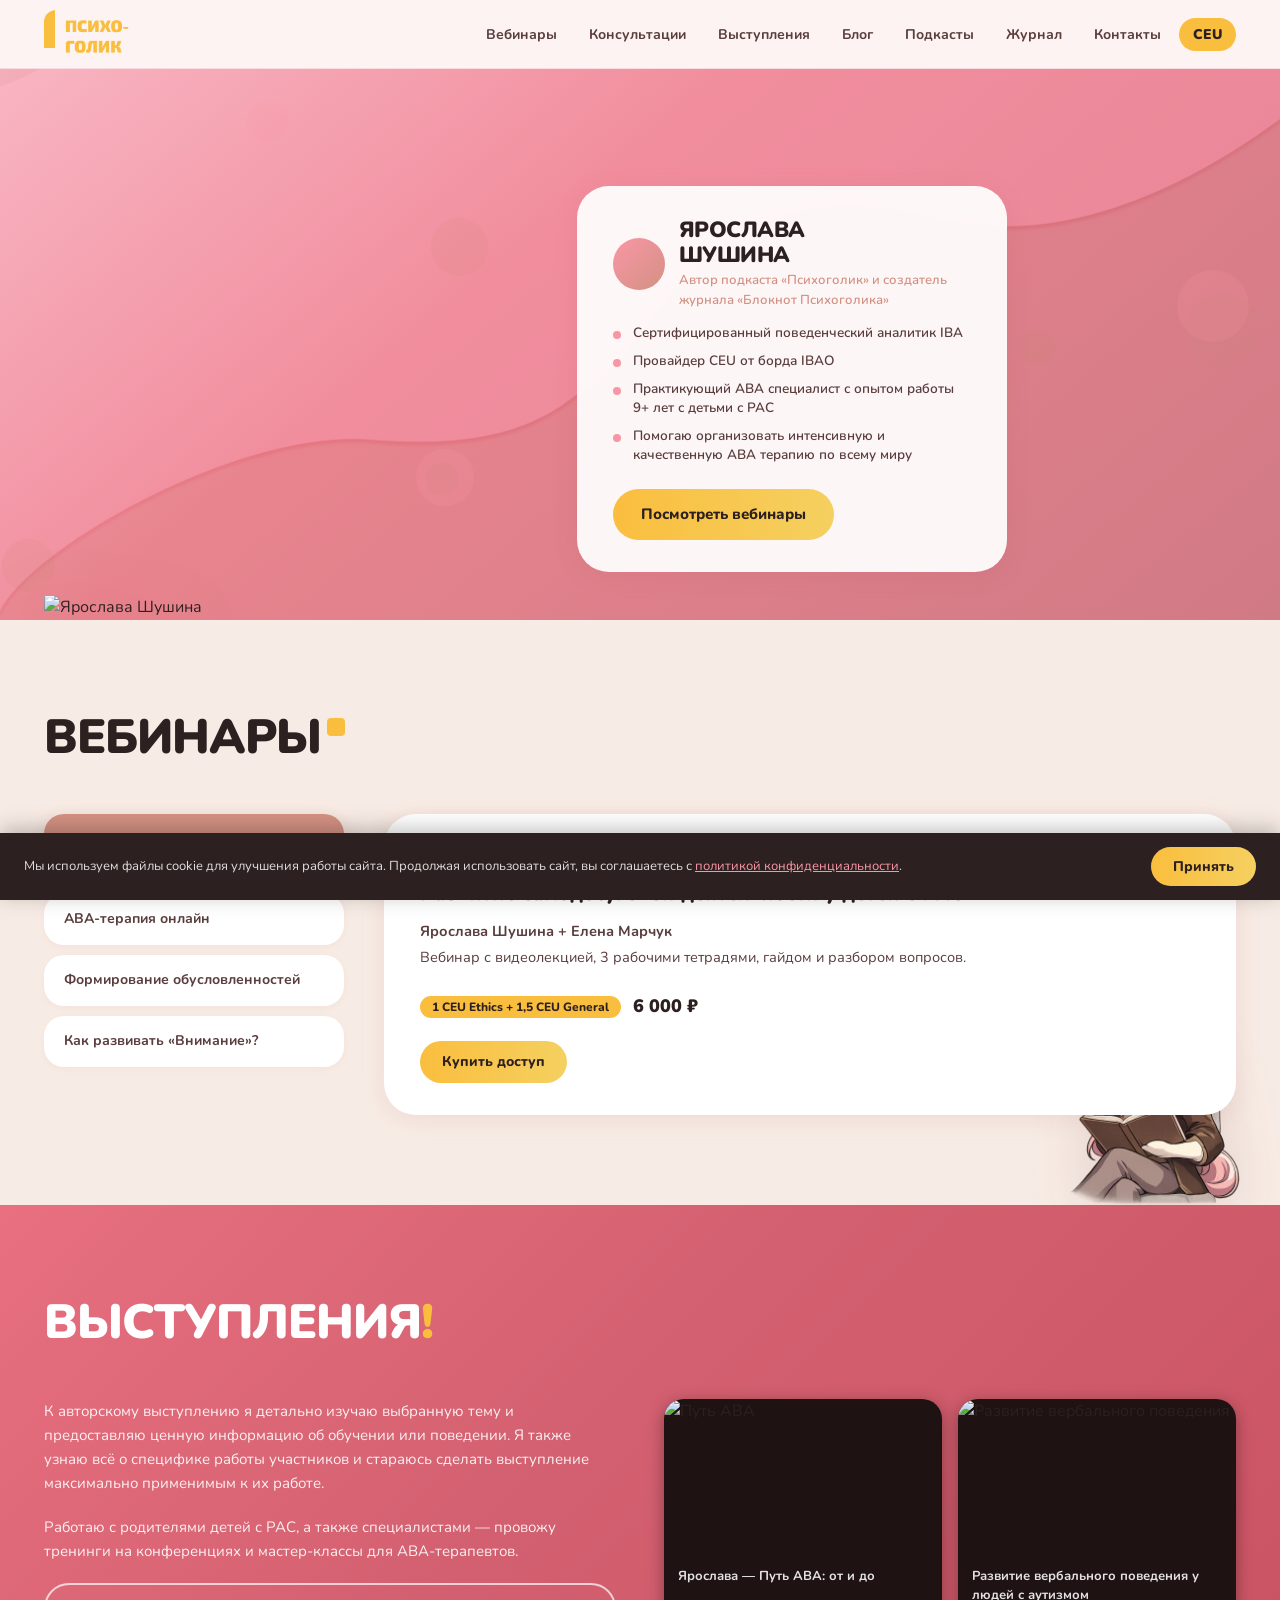
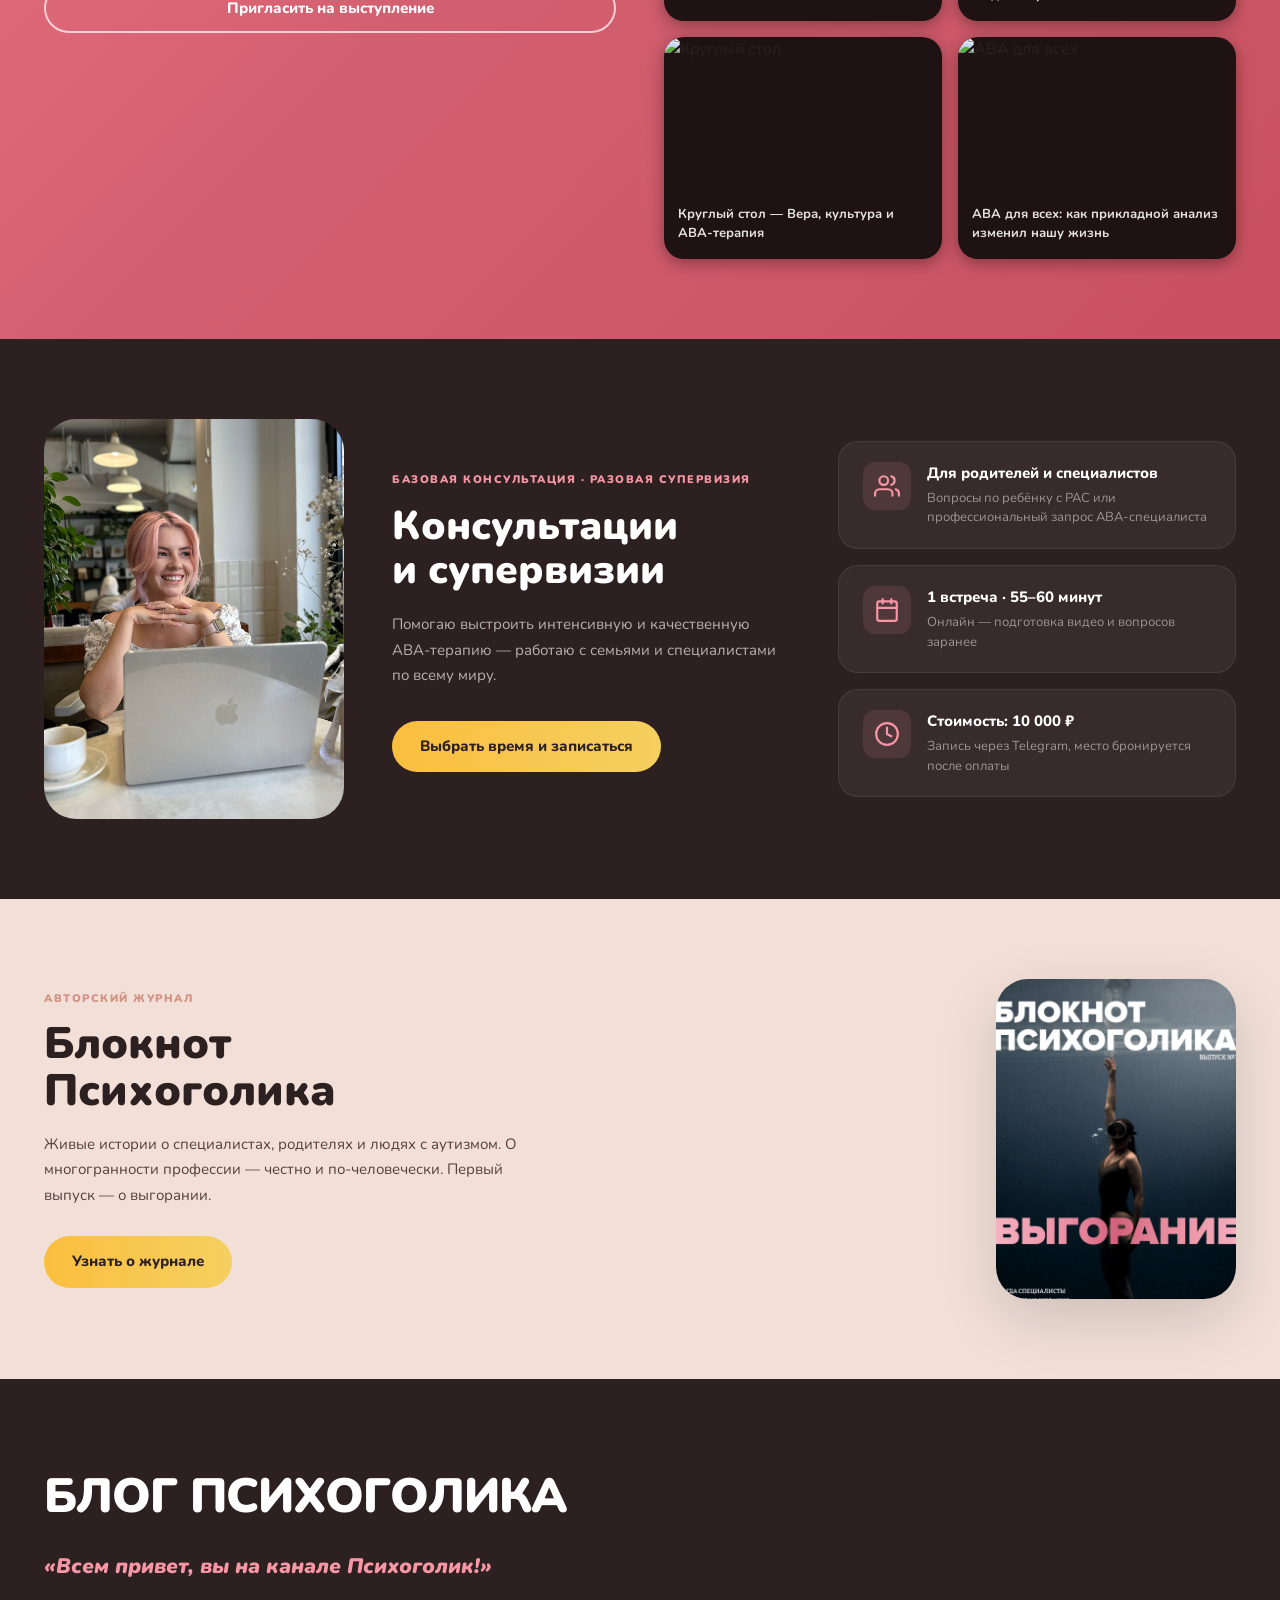
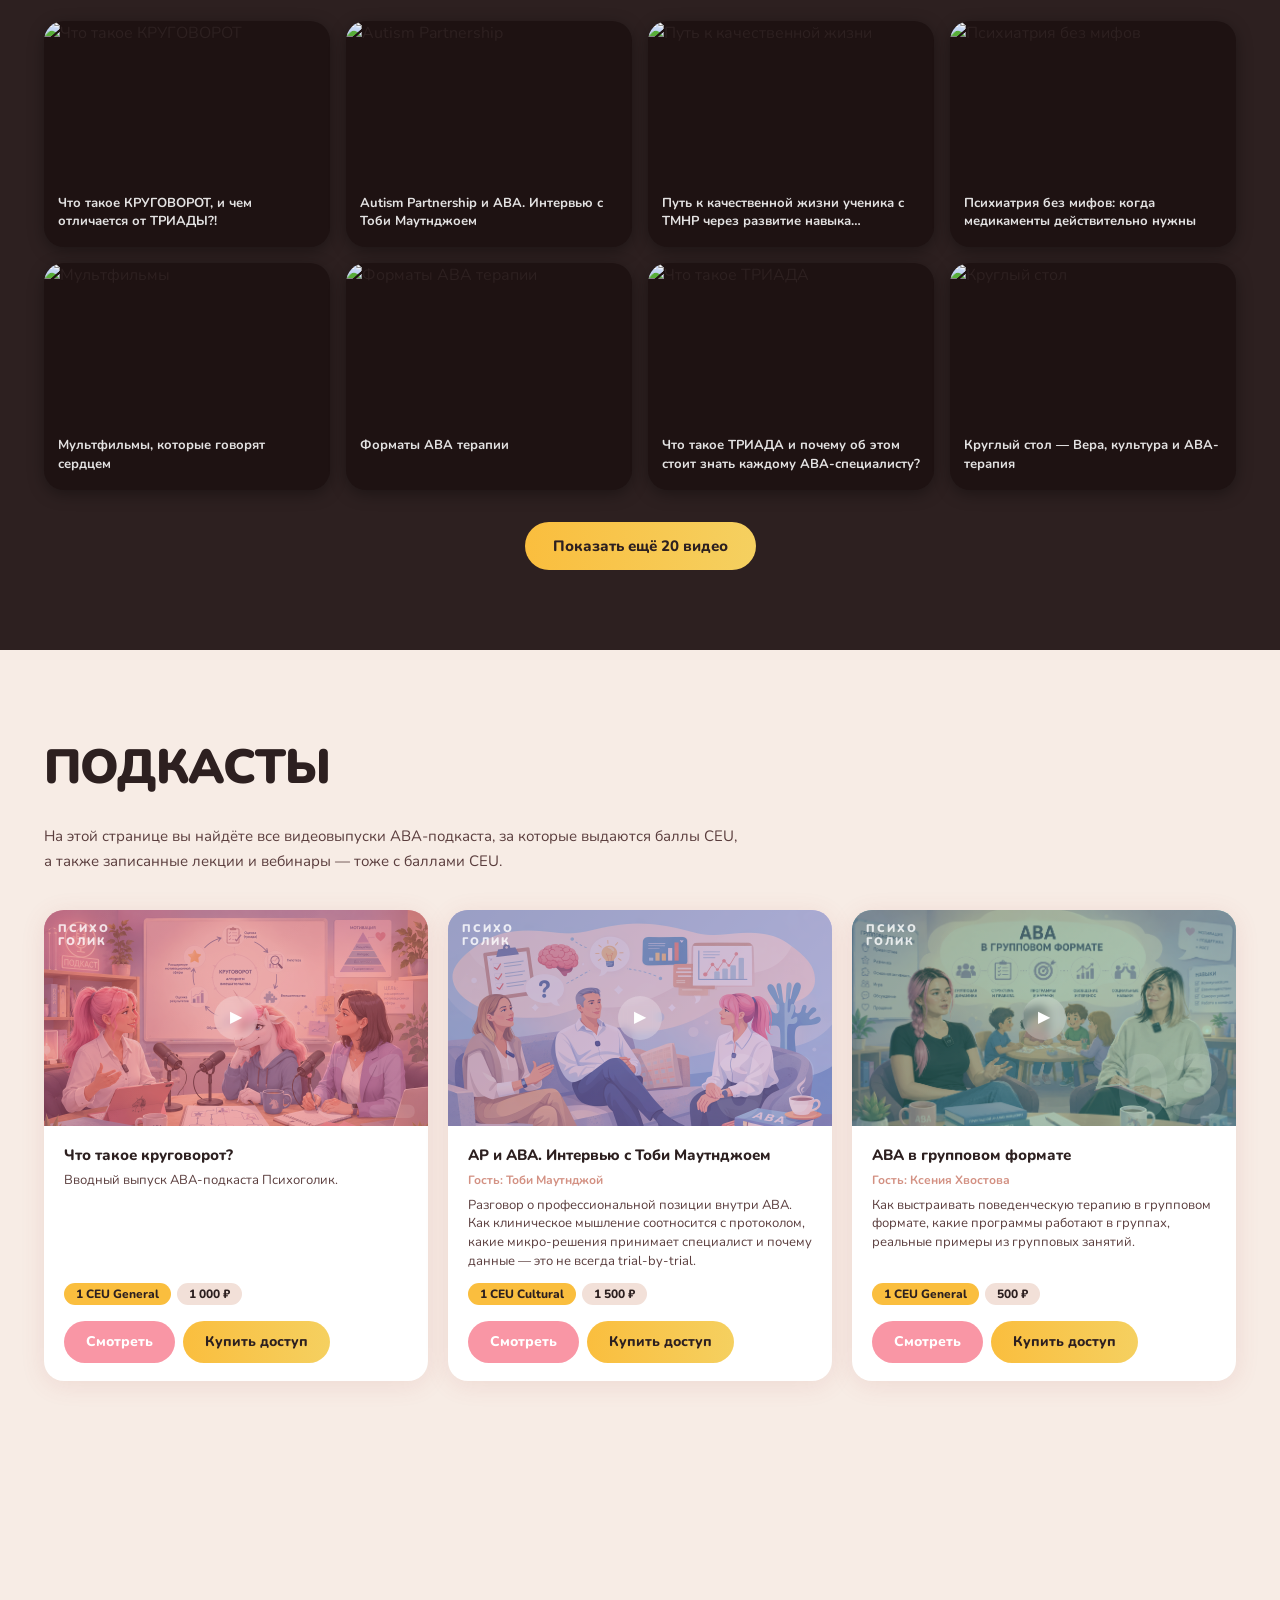
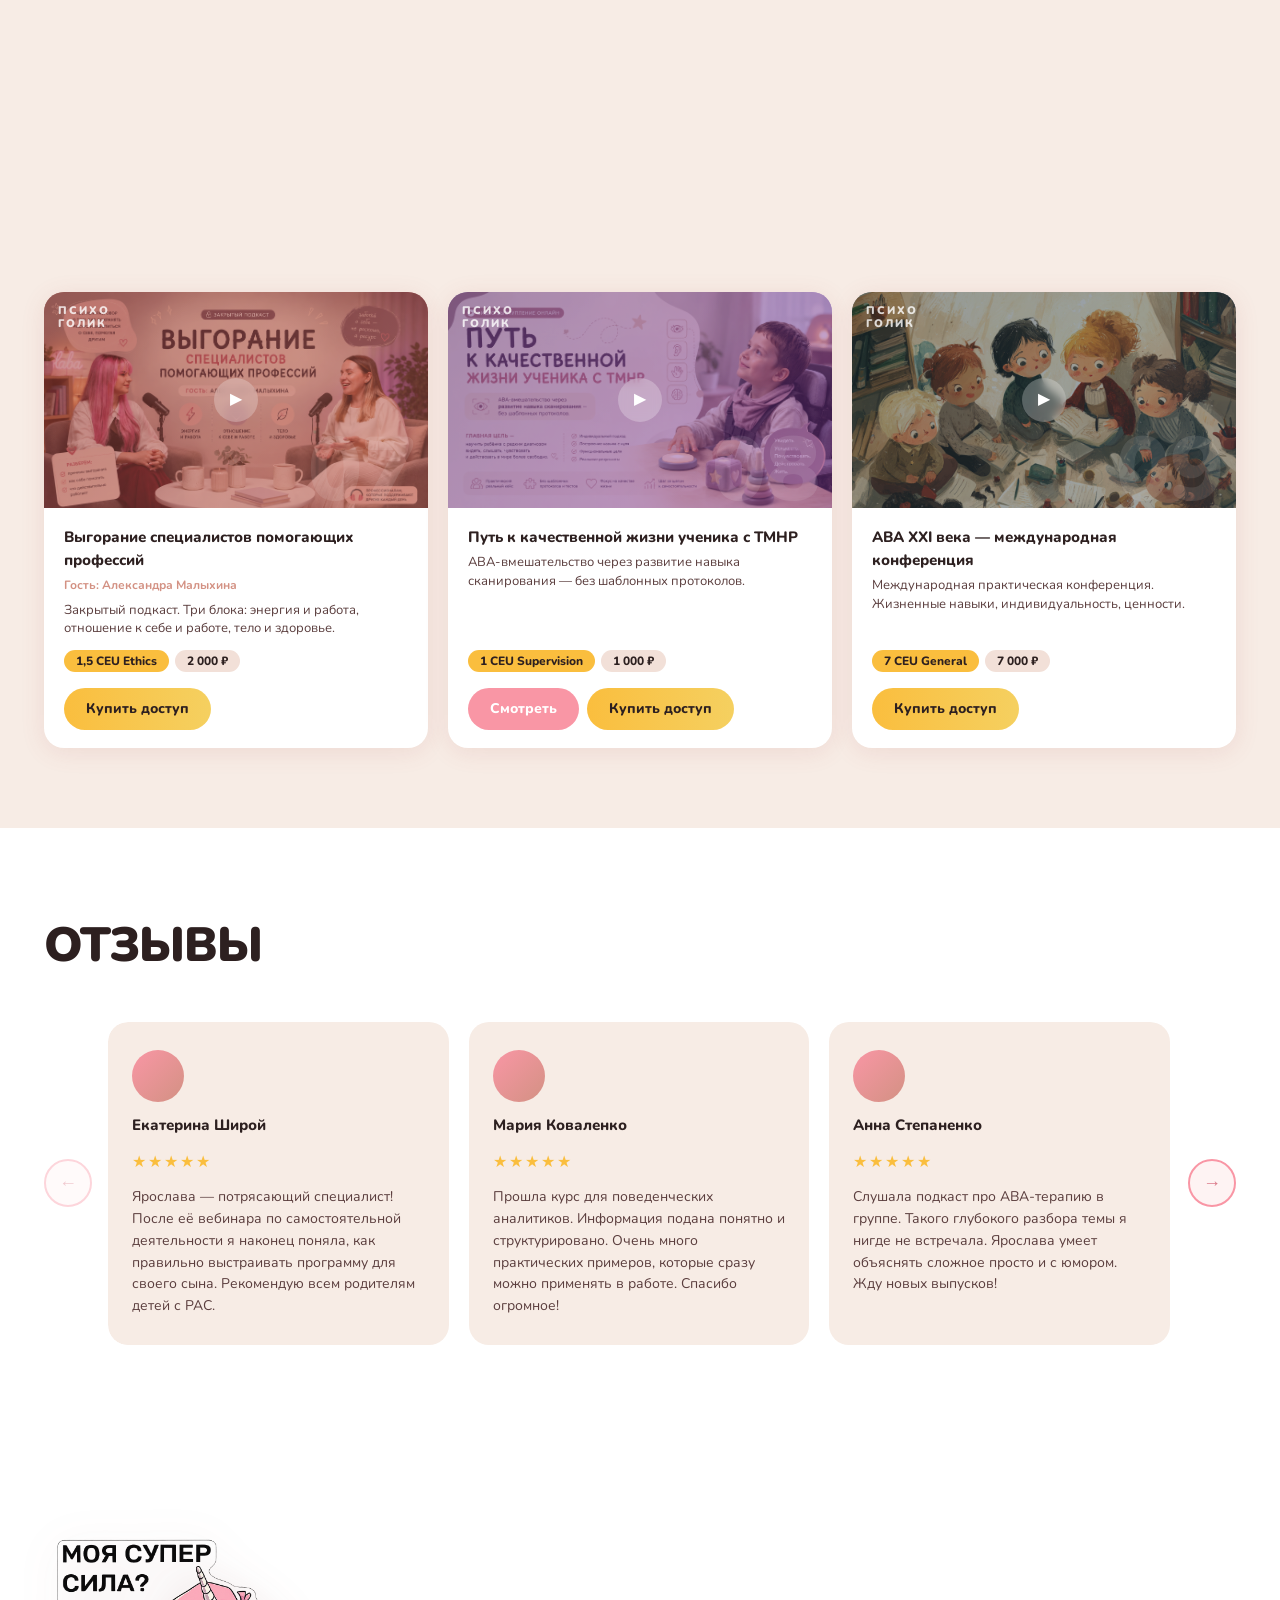
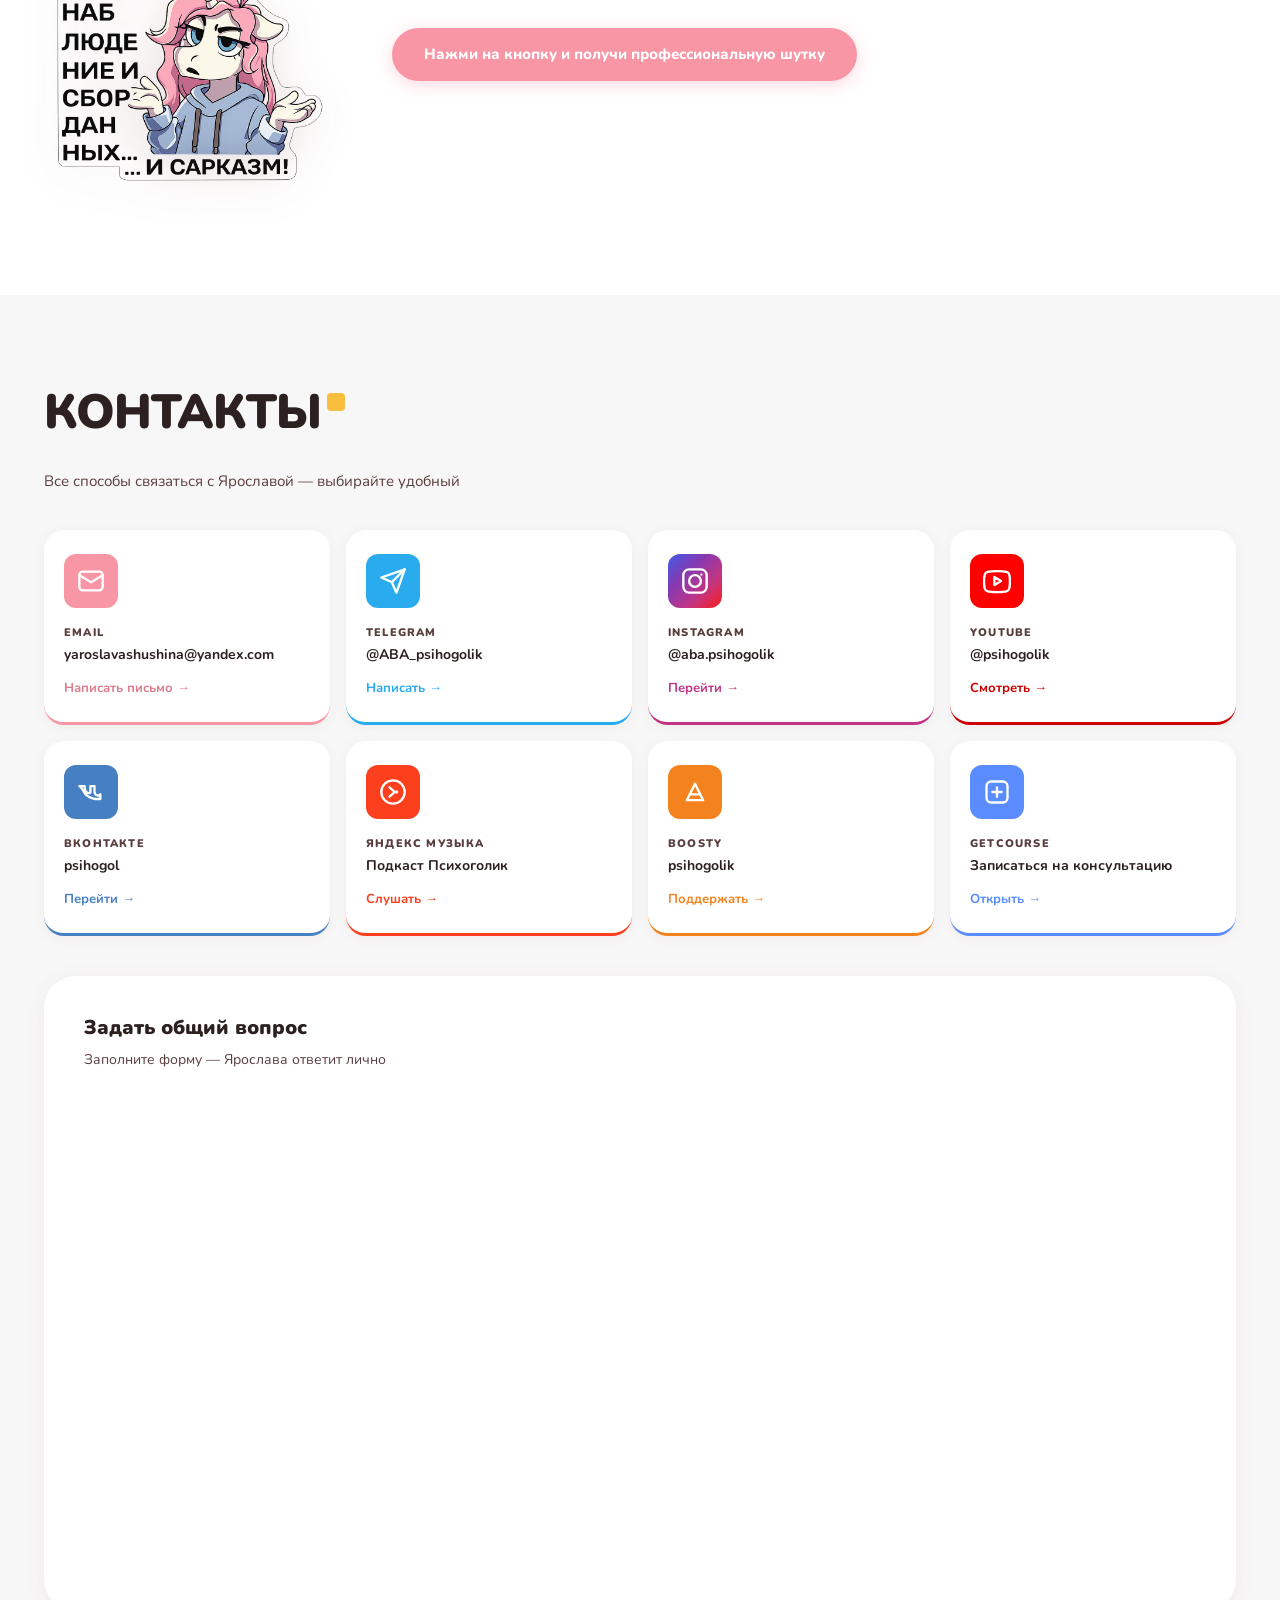
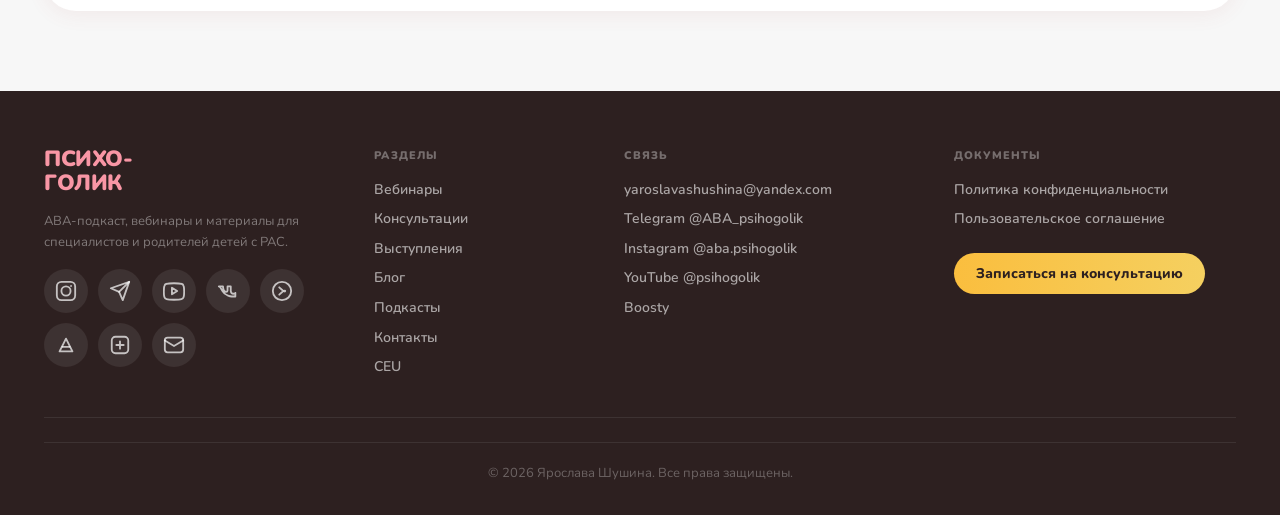
==== index.html @ 96db64a2 "Add Open Graph tags, back-to-top button, custom 404 page - Open Graph + Twitter Card meta tags on al" ====
<!DOCTYPE html>
<html lang="ru">
<head>
    <meta charset="UTF-8">
    <meta name="viewport" content="width=device-width, initial-scale=1.0">
    <title>Психоголик — Ярослава Шушина | АВА-терапевт</title>
    <meta name="description" content="Сертифицированный поведенческий аналитик IBA, провайдер CEU, автор подкаста «Психоголик» и журнала «Блокнот Психоголика». Помогаю организовать качественную АВА-терапию по всему миру.">
    <meta property="og:type" content="website">
    <meta property="og:url" content="https://maksimovajay.github.io/">
    <meta property="og:title" content="Психоголик — Ярослава Шушина | АВА-терапевт">
    <meta property="og:description" content="Сертифицированный поведенческий аналитик IBA, провайдер CEU, автор подкаста «Психоголик» и журнала «Блокнот Психоголика». Помогаю организовать качественную АВА-терапию по всему миру.">
    <meta property="og:image" content="https://maksimovajay.github.io/photo/hero/IMG_2855 1.png">
    <meta property="og:locale" content="ru_RU">
    <meta name="twitter:card" content="summary_large_image">
    <meta name="twitter:title" content="Психоголик — Ярослава Шушина">
    <meta name="twitter:description" content="Сертифицированный поведенческий аналитик IBA, автор подкаста «Психоголик» и журнала «Блокнот Психоголика».">
    <meta name="twitter:image" content="https://maksimovajay.github.io/photo/hero/IMG_2855 1.png">
    <link rel="preconnect" href="https://fonts.googleapis.com">
    <link rel="preconnect" href="https://fonts.gstatic.com" crossorigin>
    <link href="https://fonts.googleapis.com/css2?family=Nunito:ital,wght@0,400;0,600;0,700;0,800;0,900;1,400;1,700&display=swap" rel="stylesheet">
    <link rel="icon" href="photo/logo.png" type="image/png">
    <link rel="stylesheet" href="style.css">
    <script src="https://forms.yandex.ru/_static/embed.js"></script>
</head>
<body>

<!-- ══════════════ HEADER ══════════════ -->
<header class="header" id="header">
    <div class="container">
        <nav class="nav">
            <a href="#" class="logo">
                <img src="photo/logo.png" alt="Психоголик" class="logo-img">
            </a>
            <ul class="nav-links" id="nav-links">
                <li><a href="#webinars">Вебинары</a></li>
                <li><a href="#consultations">Консультации</a></li>
                <li><a href="#performances">Выступления</a></li>
                <li><a href="#blog">Блог</a></li>
                <li><a href="#podcasts">Подкасты</a></li>
                <li><a href="journal.html">Журнал</a></li>
                <li><a href="#contacts">Контакты</a></li>
                <li><a href="#ceu" class="nav-ceu">CEU</a></li>
            </ul>
            <button class="burger" id="burger" aria-label="Меню">
                <span></span><span></span><span></span>
            </button>
        </nav>
    </div>
</header>

<!-- ══════════════ HERO ══════════════ -->
<section class="hero" id="about">
    <img src="photo/texture/volna-1.png" class="wave wave-1" alt="">
    <div class="container">
        <div class="hero-inner">
            <div class="hero-photo-wrap">
                <img src="photo/hero/IMG_2855 1.png" alt="Ярослава Шушина" class="hero-photo">
            </div>
            <div class="hero-content">
                <div class="hero-card">
                    <div class="hero-card-top">
                        <div class="hero-avatar-placeholder"></div>
                        <div>
                            <h1 class="hero-name">ЯРОСЛАВА<br>ШУШИНА</h1>
                            <p class="hero-subtitle">Автор подкаста «Психоголик» и создатель журнала «Блокнот Психоголика»</p>
                        </div>
                    </div>
                    <ul class="hero-list">
                        <li>Сертифицированный поведенческий аналитик IBA</li>
                        <li>Провайдер CEU от борда IBAO</li>
                        <li>Практикующий АВА специалист с опытом работы 9+ лет с детьми с РАС</li>
                        <li>Помогаю организовать интенсивную и качественную АВА терапию по всему миру</li>
                    </ul>
                    <div class="hero-cta">
                        <a href="#webinars" class="btn-yellow">Посмотреть вебинары</a>
                    </div>
                </div>
            </div>
        </div>
    </div>
</section>

<!-- ══════════════ WEBINARS ══════════════ -->
<section class="training" id="webinars">
    <div class="container">
        <h2 class="section-title">ВЕБИНАРЫ<span class="title-rect"></span></h2>
        <div class="training-inner">
            <img src="photo/edinorog-sidit.png" alt="Единорог" class="training-unicorn">
            <div class="training-list" id="training-list">
                <div class="course-item active" data-course="0">
                    <span>Самодосуговая деятельность у детей с РАС</span>
                </div>
                <div class="course-item" data-course="1">
                    <span>АВА-терапия онлайн</span>
                </div>
                <div class="course-item" data-course="2">
                    <span>Формирование обусловленностей</span>
                </div>
                <div class="course-item" data-course="3">
                    <span>Как развивать «Внимание»?</span>
                </div>
            </div>
            <div class="training-right">
                <div class="course-card" id="course-card"></div>
            </div>
        </div>
    </div>
</section>


<!-- ══════════════ PERFORMANCES ══════════════ -->
<section class="performances" id="performances">
    <div class="container">
        <h2 class="section-title light">ВЫСТУПЛЕНИЯ<span class="exclaim">!</span></h2>
        <div class="performances-inner">
            <div class="performances-text">
                <p>К авторскому выступлению я детально изучаю выбранную тему и предоставляю ценную информацию об обучении или поведении. Я также узнаю всё о специфике работы участников и стараюсь сделать выступление максимально применимым к их работе.</p>
                <p>Работаю с родителями детей с РАС, а также специалистами — провожу тренинги на конференциях и мастер-классы для АВА-терапевтов.</p>
                <button class="btn-outline-light" id="invite-btn">Пригласить на выступление</button>
            </div>
            <div class="videos-grid">
                <a href="https://www.youtube.com/watch?v=tEwyPSkH2hs" target="_blank" class="video-card">
                    <div class="video-thumb">
                        <img src="https://img.youtube.com/vi/tEwyPSkH2hs/hqdefault.jpg" alt="Путь АВА" loading="lazy">
                        <div class="yt-play"><div class="yt-play-icon">&#9654;</div></div>
                    </div>
                    <div class="yt-info"><p class="yt-title">Ярослава — Путь АВА: от и до</p></div>
                </a>
                <a href="https://www.youtube.com/watch?v=tulGEybYDP8" target="_blank" class="video-card">
                    <div class="video-thumb">
                        <img src="https://img.youtube.com/vi/tulGEybYDP8/hqdefault.jpg" alt="Развитие вербального поведения" loading="lazy">
                        <div class="yt-play"><div class="yt-play-icon">&#9654;</div></div>
                    </div>
                    <div class="yt-info"><p class="yt-title">Развитие вербального поведения у людей с аутизмом</p></div>
                </a>
                <a href="https://www.youtube.com/watch?v=tT-9wnKb7nA" target="_blank" class="video-card">
                    <div class="video-thumb">
                        <img src="https://img.youtube.com/vi/tT-9wnKb7nA/hqdefault.jpg" alt="Круглый стол" loading="lazy">
                        <div class="yt-play"><div class="yt-play-icon">&#9654;</div></div>
                    </div>
                    <div class="yt-info"><p class="yt-title">Круглый стол — Вера, культура и АВА-терапия</p></div>
                </a>
                <a href="https://www.youtube.com/watch?v=oWKhp_tWp9M" target="_blank" class="video-card">
                    <div class="video-thumb">
                        <img src="https://img.youtube.com/vi/oWKhp_tWp9M/hqdefault.jpg" alt="АВА для всех" loading="lazy">
                        <div class="yt-play"><div class="yt-play-icon">&#9654;</div></div>
                    </div>
                    <div class="yt-info"><p class="yt-title">АВА для всех: как прикладной анализ изменил нашу жизнь</p></div>
                </a>
            </div>
        </div>
    </div>
</section>

<!-- ══════════════ CONSULTATIONS ══════════════ -->
<section class="consultations" id="consultations">
    <div class="container">
        <div class="consult-inner">
            <div class="consult-photo-wrap">
                <img src="photo/фотка за столом с ноутом.jpeg" alt="Ярослава Шушина — консультации" class="consult-photo">
            </div>
            <div class="consult-text">
                <span class="consult-label">Базовая консультация · разовая супервизия</span>
                <h2 class="consult-title">Консультации<br>и супервизии</h2>
                <p>Помогаю выстроить интенсивную и качественную АВА-терапию — работаю с семьями и специалистами по всему миру.</p>
                <a href="konsultatsii.html" class="btn-yellow">Выбрать время и записаться</a>
            </div>
            <div class="consult-cards">
                <div class="consult-card">
                    <div class="consult-card-icon">
                        <svg width="26" height="26" viewBox="0 0 24 24" fill="none">
                            <path d="M17 21v-2a4 4 0 0 0-4-4H5a4 4 0 0 0-4 4v2" stroke="currentColor" stroke-width="2" stroke-linecap="round"/>
                            <circle cx="9" cy="7" r="4" stroke="currentColor" stroke-width="2"/>
                            <path d="M23 21v-2a4 4 0 0 0-3-3.87" stroke="currentColor" stroke-width="2" stroke-linecap="round"/>
                            <path d="M16 3.13a4 4 0 0 1 0 7.75" stroke="currentColor" stroke-width="2" stroke-linecap="round"/>
                        </svg>
                    </div>
                    <div>
                        <div class="consult-card-title">Для родителей и специалистов</div>
                        <div class="consult-card-desc">Вопросы по ребёнку с РАС или профессиональный запрос АВА-специалиста</div>
                    </div>
                </div>
                <div class="consult-card">
                    <div class="consult-card-icon">
                        <svg width="26" height="26" viewBox="0 0 24 24" fill="none">
                            <rect x="3" y="4" width="18" height="18" rx="2" stroke="currentColor" stroke-width="2"/>
                            <path d="M16 2v4M8 2v4M3 10h18" stroke="currentColor" stroke-width="2" stroke-linecap="round"/>
                        </svg>
                    </div>
                    <div>
                        <div class="consult-card-title">1 встреча · 55–60 минут</div>
                        <div class="consult-card-desc">Онлайн — подготовка видео и вопросов заранее</div>
                    </div>
                </div>
                <div class="consult-card">
                    <div class="consult-card-icon">
                        <svg width="26" height="26" viewBox="0 0 24 24" fill="none">
                            <path d="M12 2C6.48 2 2 6.48 2 12s4.48 10 10 10 10-4.48 10-10S17.52 2 12 2z" stroke="currentColor" stroke-width="2"/>
                            <path d="M12 6v6l4 2" stroke="currentColor" stroke-width="2" stroke-linecap="round"/>
                        </svg>
                    </div>
                    <div>
                        <div class="consult-card-title">Стоимость: 10 000 ₽</div>
                        <div class="consult-card-desc">Запись через Telegram, место бронируется после оплаты</div>
                    </div>
                </div>
            </div>
        </div>
    </div>
</section>

<!-- ══════════════ JOURNAL PROMO ══════════════ -->
<section class="journal-promo" id="journal">
    <div class="container">
        <div class="journal-promo-inner">
            <div class="journal-promo-text">
                <span class="journal-promo-label">Авторский журнал</span>
                <h2 class="journal-promo-title">Блокнот<br>Психоголика</h2>
                <p>Живые истории о специалистах, родителях и людях с аутизмом. О многогранности профессии — честно и по-человечески. Первый выпуск — о выгорании.</p>
                <a href="journal.html" class="btn-yellow">Узнать о журнале</a>
            </div>
            <div class="journal-promo-cover">
                <img src="photo/db/cover_db.png" alt="Блокнот Психоголика — выпуск №01" class="journal-cover-img">
            </div>
        </div>
    </div>
</section>

<!-- ══════════════ BLOG ══════════════ -->
<section class="blog" id="blog">
    <div class="container">
        <h2 class="section-title light">БЛОГ ПСИХОГОЛИКА</h2>
        <p class="blog-intro">«Всем привет, вы на канале Психоголик!»</p>
        <div class="videos-blog-grid">

            <a href="https://www.youtube.com/watch?v=CVC0kt_qYYU" target="_blank" class="yt-card">
                <div class="yt-thumb">
                    <img src="https://img.youtube.com/vi/CVC0kt_qYYU/hqdefault.jpg" alt="Что такое КРУГОВОРОТ" loading="lazy">
                    <div class="yt-play"><div class="yt-play-icon">&#9654;</div></div>
                </div>
                <div class="yt-info"><p class="yt-title">Что такое КРУГОВОРОТ, и чем отличается от ТРИАДЫ?!</p></div>
            </a>

            <a href="https://www.youtube.com/watch?v=UD_wjMG5Xb8" target="_blank" class="yt-card">
                <div class="yt-thumb">
                    <img src="https://img.youtube.com/vi/UD_wjMG5Xb8/hqdefault.jpg" alt="Autism Partnership" loading="lazy">
                    <div class="yt-play"><div class="yt-play-icon">&#9654;</div></div>
                </div>
                <div class="yt-info"><p class="yt-title">Autism Partnership и АВА. Интервью с Тоби Маутнджоем</p></div>
            </a>

            <a href="https://www.youtube.com/watch?v=Qx1M3P13uYg" target="_blank" class="yt-card">
                <div class="yt-thumb">
                    <img src="https://img.youtube.com/vi/Qx1M3P13uYg/hqdefault.jpg" alt="Путь к качественной жизни" loading="lazy">
                    <div class="yt-play"><div class="yt-play-icon">&#9654;</div></div>
                </div>
                <div class="yt-info"><p class="yt-title">Путь к качественной жизни ученика с ТМНР через развитие навыка сканирования</p></div>
            </a>

            <a href="https://www.youtube.com/watch?v=wlh4WZq0xnU" target="_blank" class="yt-card">
                <div class="yt-thumb">
                    <img src="https://img.youtube.com/vi/wlh4WZq0xnU/hqdefault.jpg" alt="Психиатрия без мифов" loading="lazy">
                    <div class="yt-play"><div class="yt-play-icon">&#9654;</div></div>
                </div>
                <div class="yt-info"><p class="yt-title">Психиатрия без мифов: когда медикаменты действительно нужны</p></div>
            </a>

            <a href="https://www.youtube.com/watch?v=GYmZ6nTyCQc" target="_blank" class="yt-card">
                <div class="yt-thumb">
                    <img src="https://img.youtube.com/vi/GYmZ6nTyCQc/hqdefault.jpg" alt="Мультфильмы" loading="lazy">
                    <div class="yt-play"><div class="yt-play-icon">&#9654;</div></div>
                </div>
                <div class="yt-info"><p class="yt-title">Мультфильмы, которые говорят сердцем</p></div>
            </a>

            <a href="https://www.youtube.com/watch?v=cZx_X1w0evw" target="_blank" class="yt-card">
                <div class="yt-thumb">
                    <img src="https://img.youtube.com/vi/cZx_X1w0evw/hqdefault.jpg" alt="Форматы АВА терапии" loading="lazy">
                    <div class="yt-play"><div class="yt-play-icon">&#9654;</div></div>
                </div>
                <div class="yt-info"><p class="yt-title">Форматы АВА терапии</p></div>
            </a>

            <a href="https://www.youtube.com/watch?v=HUj1qa8ctLM" target="_blank" class="yt-card">
                <div class="yt-thumb">
                    <img src="https://img.youtube.com/vi/HUj1qa8ctLM/hqdefault.jpg" alt="Что такое ТРИАДА" loading="lazy">
                    <div class="yt-play"><div class="yt-play-icon">&#9654;</div></div>
                </div>
                <div class="yt-info"><p class="yt-title">Что такое ТРИАДА и почему об этом стоит знать каждому АВА-специалисту?</p></div>
            </a>

            <a href="https://www.youtube.com/watch?v=tT-9wnKb7nA" target="_blank" class="yt-card">
                <div class="yt-thumb">
                    <img src="https://img.youtube.com/vi/tT-9wnKb7nA/hqdefault.jpg" alt="Круглый стол" loading="lazy">
                    <div class="yt-play"><div class="yt-play-icon">&#9654;</div></div>
                </div>
                <div class="yt-info"><p class="yt-title">Круглый стол — Вера, культура и АВА-терапия</p></div>
            </a>

            <a href="https://www.youtube.com/watch?v=JaYxGql5AnQ" target="_blank" class="yt-card yt-hidden">
                <div class="yt-thumb">
                    <img src="https://img.youtube.com/vi/JaYxGql5AnQ/hqdefault.jpg" alt="Искусство шейпинга" loading="lazy">
                    <div class="yt-play"><div class="yt-play-icon">&#9654;</div></div>
                </div>
                <div class="yt-info"><p class="yt-title">Искусство шейпинга</p></div>
            </a>

            <a href="https://www.youtube.com/watch?v=jTLIXZ9IE0E" target="_blank" class="yt-card yt-hidden">
                <div class="yt-thumb">
                    <img src="https://img.youtube.com/vi/jTLIXZ9IE0E/hqdefault.jpg" alt="Коррекция сна" loading="lazy">
                    <div class="yt-play"><div class="yt-play-icon">&#9654;</div></div>
                </div>
                <div class="yt-info"><p class="yt-title">Коррекция сна у ребенка с ТМНР</p></div>
            </a>

            <a href="https://www.youtube.com/watch?v=geyC8bK7nso" target="_blank" class="yt-card yt-hidden">
                <div class="yt-thumb">
                    <img src="https://img.youtube.com/vi/geyC8bK7nso/hqdefault.jpg" alt="Инструкция Notion" loading="lazy">
                    <div class="yt-play"><div class="yt-play-icon">&#9654;</div></div>
                </div>
                <div class="yt-info"><p class="yt-title">Инструкция Notion для использования Флешкарт</p></div>
            </a>

            <a href="https://www.youtube.com/watch?v=oWKhp_tWp9M" target="_blank" class="yt-card yt-hidden">
                <div class="yt-thumb">
                    <img src="https://img.youtube.com/vi/oWKhp_tWp9M/hqdefault.jpg" alt="АВА для всех" loading="lazy">
                    <div class="yt-play"><div class="yt-play-icon">&#9654;</div></div>
                </div>
                <div class="yt-info"><p class="yt-title">АВА для всех: как прикладной анализ изменил нашу жизнь</p></div>
            </a>

            <a href="https://www.youtube.com/watch?v=Joj3EC4Yepg" target="_blank" class="yt-card yt-hidden">
                <div class="yt-thumb">
                    <img src="https://img.youtube.com/vi/Joj3EC4Yepg/hqdefault.jpg" alt="Гид в мире игрушек" loading="lazy">
                    <div class="yt-play"><div class="yt-play-icon">&#9654;</div></div>
                </div>
                <div class="yt-info"><p class="yt-title">Ваш гид в мире игрушек или «Я опять что-то интересное нашла»</p></div>
            </a>

            <a href="https://www.youtube.com/watch?v=wID39HzMUHI" target="_blank" class="yt-card yt-hidden">
                <div class="yt-thumb">
                    <img src="https://img.youtube.com/vi/wID39HzMUHI/hqdefault.jpg" alt="Путеводитель по IBAO" loading="lazy">
                    <div class="yt-play"><div class="yt-play-icon">&#9654;</div></div>
                </div>
                <div class="yt-info"><p class="yt-title">Путеводитель по IBAO</p></div>
            </a>

            <a href="https://www.youtube.com/watch?v=GAJFFcMbqMY" target="_blank" class="yt-card yt-hidden">
                <div class="yt-thumb">
                    <img src="https://img.youtube.com/vi/GAJFFcMbqMY/hqdefault.jpg" alt="Обзор игрушек" loading="lazy">
                    <div class="yt-play"><div class="yt-play-icon">&#9654;</div></div>
                </div>
                <div class="yt-info"><p class="yt-title">Обзор игрушек с Pinduoduo</p></div>
            </a>

            <a href="https://www.youtube.com/watch?v=klys-VBM-LI" target="_blank" class="yt-card yt-hidden">
                <div class="yt-thumb">
                    <img src="https://img.youtube.com/vi/klys-VBM-LI/hqdefault.jpg" alt="Групповые АВА занятия" loading="lazy">
                    <div class="yt-play"><div class="yt-play-icon">&#9654;</div></div>
                </div>
                <div class="yt-info"><p class="yt-title">Групповые АВА занятия</p></div>
            </a>

            <a href="https://www.youtube.com/watch?v=aSSs9WS-v2Q" target="_blank" class="yt-card yt-hidden">
                <div class="yt-thumb">
                    <img src="https://img.youtube.com/vi/aSSs9WS-v2Q/hqdefault.jpg" alt="АВА блиц" loading="lazy">
                    <div class="yt-play"><div class="yt-play-icon">&#9654;</div></div>
                </div>
                <div class="yt-info"><p class="yt-title">АВА блиц. Ответы на вопросы подписчиков</p></div>
            </a>

            <a href="https://www.youtube.com/watch?v=XjDhGM8luU8" target="_blank" class="yt-card yt-hidden">
                <div class="yt-thumb">
                    <img src="https://img.youtube.com/vi/XjDhGM8luU8/hqdefault.jpg" alt="Прямой эфир" loading="lazy">
                    <div class="yt-play"><div class="yt-play-icon">&#9654;</div></div>
                </div>
                <div class="yt-info"><p class="yt-title">Прямой эфир: «Помогите хоть чем нибудь»</p></div>
            </a>

            <a href="https://www.youtube.com/watch?v=CzsMcTH_Kds" target="_blank" class="yt-card yt-hidden">
                <div class="yt-thumb">
                    <img src="https://img.youtube.com/vi/CzsMcTH_Kds/hqdefault.jpg" alt="Клиническое решение" loading="lazy">
                    <div class="yt-play"><div class="yt-play-icon">&#9654;</div></div>
                </div>
                <div class="yt-info"><p class="yt-title">Что такое КЛИНИЧЕСКОЕ РЕШЕНИЕ?</p></div>
            </a>

            <a href="https://www.youtube.com/watch?v=t2MHJ3ox-4A" target="_blank" class="yt-card yt-hidden">
                <div class="yt-thumb">
                    <img src="https://img.youtube.com/vi/t2MHJ3ox-4A/hqdefault.jpg" alt="Страхи при РАС" loading="lazy">
                    <div class="yt-play"><div class="yt-play-icon">&#9654;</div></div>
                </div>
                <div class="yt-info"><p class="yt-title">Прямой эфир: Как работать со страхами у людей с РАС</p></div>
            </a>

            <a href="https://www.youtube.com/watch?v=n__7xHpa-0A" target="_blank" class="yt-card yt-hidden">
                <div class="yt-thumb">
                    <img src="https://img.youtube.com/vi/n__7xHpa-0A/hqdefault.jpg" alt="АВА и родители" loading="lazy">
                    <div class="yt-play"><div class="yt-play-icon">&#9654;</div></div>
                </div>
                <div class="yt-info"><p class="yt-title">Взаимодействие АВА специалистов и родителей</p></div>
            </a>

            <a href="https://www.youtube.com/watch?v=tulGEybYDP8" target="_blank" class="yt-card yt-hidden">
                <div class="yt-thumb">
                    <img src="https://img.youtube.com/vi/tulGEybYDP8/hqdefault.jpg" alt="Вербальное поведение" loading="lazy">
                    <div class="yt-play"><div class="yt-play-icon">&#9654;</div></div>
                </div>
                <div class="yt-info"><p class="yt-title">Развитие вербального поведения у людей с Аутизмом</p></div>
            </a>

            <a href="https://www.youtube.com/watch?v=huXUSuQogI4" target="_blank" class="yt-card yt-hidden">
                <div class="yt-thumb">
                    <img src="https://img.youtube.com/vi/huXUSuQogI4/hqdefault.jpg" alt="Мнение об Autism Partnership" loading="lazy">
                    <div class="yt-play"><div class="yt-play-icon">&#9654;</div></div>
                </div>
                <div class="yt-info"><p class="yt-title">Мнение об Autism Partnership через инсайты специалистов</p></div>
            </a>

            <a href="https://www.youtube.com/watch?v=tEwyPSkH2hs" target="_blank" class="yt-card yt-hidden">
                <div class="yt-thumb">
                    <img src="https://img.youtube.com/vi/tEwyPSkH2hs/hqdefault.jpg" alt="Путь АВА" loading="lazy">
                    <div class="yt-play"><div class="yt-play-icon">&#9654;</div></div>
                </div>
                <div class="yt-info"><p class="yt-title">Ярослава — Путь АВА От и До</p></div>
            </a>

            <a href="https://www.youtube.com/watch?v=oGMM0ratswM" target="_blank" class="yt-card yt-hidden">
                <div class="yt-thumb">
                    <img src="https://img.youtube.com/vi/oGMM0ratswM/hqdefault.jpg" alt="Новый год" loading="lazy">
                    <div class="yt-play"><div class="yt-play-icon">&#9654;</div></div>
                </div>
                <div class="yt-info"><p class="yt-title">Как пережить Новый год?</p></div>
            </a>

            <a href="https://www.youtube.com/watch?v=JpkPH_97SSI" target="_blank" class="yt-card yt-hidden">
                <div class="yt-thumb">
                    <img src="https://img.youtube.com/vi/JpkPH_97SSI/hqdefault.jpg" alt="Психосоматика" loading="lazy">
                    <div class="yt-play"><div class="yt-play-icon">&#9654;</div></div>
                </div>
                <div class="yt-info"><p class="yt-title">Психосоматика, Неврозы и Панические Атаки</p></div>
            </a>

            <a href="https://www.youtube.com/watch?v=CWV4inw53QQ" target="_blank" class="yt-card yt-hidden">
                <div class="yt-thumb">
                    <img src="https://img.youtube.com/vi/CWV4inw53QQ/hqdefault.jpg" alt="Половое воспитание" loading="lazy">
                    <div class="yt-play"><div class="yt-play-icon">&#9654;</div></div>
                </div>
                <div class="yt-info"><p class="yt-title">Половое воспитание детей с РАС</p></div>
            </a>

            <a href="https://www.youtube.com/watch?v=oNvunikD83c" target="_blank" class="yt-card yt-hidden">
                <div class="yt-thumb">
                    <img src="https://img.youtube.com/vi/oNvunikD83c/hqdefault.jpg" alt="Велисвет метод" loading="lazy">
                    <div class="yt-play"><div class="yt-play-icon">&#9654;</div></div>
                </div>
                <div class="yt-info"><p class="yt-title">Что такое Велисвет метод?</p></div>
            </a>

        </div>
        <div class="blog-more">
            <button class="btn-yellow" id="blog-more-btn">Показать ещё 20 видео</button>
        </div>
    </div>
</section>

<!-- ══════════════ PODCASTS ══════════════ -->
<section class="podcasts" id="podcasts">
    <div class="container">
        <h2 class="section-title">ПОДКАСТЫ</h2>
        <p class="section-intro">На этой странице вы найдёте все видеовыпуски АВА-подкаста, за которые выдаются баллы CEU, а также записанные лекции и вебинары — тоже с баллами CEU.</p>
        <div class="podcasts-grid">

            <div class="podcast-card">
                <div class="podcast-img pc1">
                    <img src="photo/sectionPodcast/podcasts01.png" alt="Что такое круговорот" class="podcast-img-bg">
                    <span class="podcast-brand">ПСИХО<br>ГОЛИК</span>
                    <span class="podcast-ep-num">01</span>
                    <div class="podcast-play-btn">&#9654;</div>
                </div>
                <div class="podcast-info">
                    <h3>Что такое круговорот?</h3>
                    <p>Вводный выпуск АВА-подкаста Психоголик.</p>
                    <div class="podcast-meta">
                        <span class="podcast-ceu">1 CEU General</span>
                        <span class="podcast-price-tag">1 000 ₽</span>
                    </div>
                    <div class="podcast-btns">
                        <a href="https://psihogolik.getcourse.ru/What_is_a_cycle" target="_blank" class="btn-pink small">Смотреть</a>
                        <a href="https://psihogolik.getcourse.ru/What_is_a_cycle" target="_blank" class="btn-yellow small">Купить доступ</a>
                    </div>
                </div>
            </div>

            <div class="podcast-card">
                <div class="podcast-img pc2">
                    <img src="photo/sectionPodcast/TobiMaun.png" alt="Toby Mountjoy" class="podcast-img-bg">
                    <span class="podcast-brand">ПСИХО<br>ГОЛИК</span>
                    <span class="podcast-ep-num">02</span>
                    <div class="podcast-play-btn">&#9654;</div>
                </div>
                <div class="podcast-info">
                    <h3>АР и АВА. Интервью с Тоби Маутнджоем</h3>
                    <div class="podcast-guest">Гость: Тоби Маутнджой</div>
                    <p>Разговор о профессиональной позиции внутри ABA. Как клиническое мышление соотносится с протоколом, какие микро-решения принимает специалист и почему данные — это не всегда trial-by-trial.</p>
                    <div class="podcast-meta">
                        <span class="podcast-ceu">1 CEU Cultural</span>
                        <span class="podcast-price-tag">1 500 ₽</span>
                    </div>
                    <div class="podcast-btns">
                        <a href="https://psihogolik.getcourse.ru/autism_partnership" target="_blank" class="btn-pink small">Смотреть</a>
                        <a href="https://psihogolik.getcourse.ru/autism_partnership" target="_blank" class="btn-yellow small">Купить доступ</a>
                    </div>
                </div>
            </div>

            <div class="podcast-card">
                <div class="podcast-img pc3">
                    <img src="photo/sectionPodcast/podcasts03.png" alt="АВА в групповом формате" class="podcast-img-bg">
                    <span class="podcast-brand">ПСИХО<br>ГОЛИК</span>
                    <span class="podcast-ep-num">03</span>
                    <div class="podcast-play-btn">&#9654;</div>
                </div>
                <div class="podcast-info">
                    <h3>АВА в групповом формате</h3>
                    <div class="podcast-guest">Гость: Ксения Хвостова</div>
                    <p>Как выстраивать поведенческую терапию в групповом формате, какие программы работают в группах, реальные примеры из групповых занятий.</p>
                    <div class="podcast-meta">
                        <span class="podcast-ceu">1 CEU General</span>
                        <span class="podcast-price-tag">500 ₽</span>
                    </div>
                    <div class="podcast-btns">
                        <a href="https://psihogolik.getcourse.ru/ABA_therapy_in_a_group_format" target="_blank" class="btn-pink small">Смотреть</a>
                        <a href="https://psihogolik.getcourse.ru/ABA_therapy_in_a_group_format" target="_blank" class="btn-yellow small">Купить доступ</a>
                    </div>
                </div>
            </div>

            <div class="podcast-card">
                <div class="podcast-img pc4">
                    <img src="photo/sectionPodcast/podcasts04.png" alt="Подкаст 04" class="podcast-img-bg">
                    <span class="podcast-brand">ПСИХО<br>ГОЛИК</span>
                    <span class="podcast-ep-num">04</span>
                    <div class="podcast-play-btn">&#9654;</div>
                </div>
                <div class="podcast-info">
                    <h3>Как изменилась АВА за 10 лет</h3>
                    <div class="podcast-guest">Гость: Дарья Ли Романова</div>
                    <p>Закрытый подкаст об изменениях в профессии за последнее десятилетие.</p>
                    <div class="podcast-meta">
                        <span class="podcast-ceu">2 CEU Cultural</span>
                        <span class="podcast-price-tag">2 500 ₽</span>
                    </div>
                    <div class="podcast-btns">
                        <a href="https://psihogolik.getcourse.ru/private_podcast_with_Daria_Li_Romanova" target="_blank" class="btn-yellow small">Купить доступ</a>
                    </div>
                </div>
            </div>

            <div class="podcast-card">
                <div class="podcast-img pc5">
                    <img src="photo/sectionPodcast/podcasts05.png" alt="Подкаст 05" class="podcast-img-bg">
                    <span class="podcast-brand">ПСИХО<br>ГОЛИК</span>
                    <span class="podcast-ep-num">05</span>
                    <div class="podcast-play-btn">&#9654;</div>
                </div>
                <div class="podcast-info">
                    <h3>Круглый стол — Вера, культура и АВА-терапия</h3>
                    <p>5 спикеров из 4 стран: Россия, Кыргызстан, Канада, Израиль. Просмотр бесплатно на YouTube.</p>
                    <div class="podcast-meta">
                        <span class="podcast-ceu">1,5 CEU Cultural</span>
                        <span class="podcast-price-tag">1 500 ₽</span>
                    </div>
                    <div class="podcast-btns">
                        <a href="https://psihogolik.getcourse.ru/krugliistol" target="_blank" class="btn-pink small">Смотреть</a>
                        <a href="https://psihogolik.getcourse.ru/krugliistol" target="_blank" class="btn-yellow small">Купить доступ</a>
                    </div>
                </div>
            </div>

            <div class="podcast-card">
                <div class="podcast-img pc6">
                    <img src="photo/sectionPodcast/podcasts06.png" alt="Подкаст 06" class="podcast-img-bg">
                    <span class="podcast-brand">ПСИХО<br>ГОЛИК</span>
                    <span class="podcast-ep-num">06</span>
                    <div class="podcast-play-btn">&#9654;</div>
                </div>
                <div class="podcast-info">
                    <h3>Коррекция сна у ребёнка с ТМНР</h3>
                    <div class="podcast-guest">Ярослава Шушина + Елена Марчук</div>
                    <p>Научное исследование о поведенческом вмешательстве при нарушениях сна. Вмешательство реализовывал родитель под куратством специалиста онлайн.</p>
                    <div class="podcast-meta">
                        <span class="podcast-ceu">1 CEU Supervision</span>
                        <span class="podcast-price-tag">1 000 ₽</span>
                    </div>
                    <div class="podcast-btns">
                        <a href="https://psihogolik.getcourse.ru/Sleep_correction" target="_blank" class="btn-pink small">Смотреть</a>
                        <a href="https://psihogolik.getcourse.ru/Sleep_correction" target="_blank" class="btn-yellow small">Купить доступ</a>
                    </div>
                </div>
            </div>

            <div class="podcast-card">
                <div class="podcast-img pc7">
                    <img src="photo/sectionPodcast/podcasts07.png" alt="Подкаст 07" class="podcast-img-bg">
                    <span class="podcast-brand">ПСИХО<br>ГОЛИК</span>
                    <span class="podcast-ep-num">07</span>
                    <div class="podcast-play-btn">&#9654;</div>
                </div>
                <div class="podcast-info">
                    <h3>Выгорание специалистов помогающих профессий</h3>
                    <div class="podcast-guest">Гость: Александра Малыхина</div>
                    <p>Закрытый подкаст. Три блока: энергия и работа, отношение к себе и работе, тело и здоровье.</p>
                    <div class="podcast-meta">
                        <span class="podcast-ceu">1,5 CEU Ethics</span>
                        <span class="podcast-price-tag">2 000 ₽</span>
                    </div>
                    <div class="podcast-btns">
                        <a href="https://psihogolik.getcourse.ru/Burnout_of_specialists" target="_blank" class="btn-yellow small">Купить доступ</a>
                    </div>
                </div>
            </div>

            <div class="podcast-card">
                <div class="podcast-img pc8">
                    <img src="photo/sectionPodcast/podcasts08.png" alt="Подкаст 08" class="podcast-img-bg">
                    <span class="podcast-brand">ПСИХО<br>ГОЛИК</span>
                    <span class="podcast-ep-num">08</span>
                    <div class="podcast-play-btn">&#9654;</div>
                </div>
                <div class="podcast-info">
                    <h3>Путь к качественной жизни ученика с ТМНР</h3>
                    <p>ABA-вмешательство через развитие навыка сканирования — без шаблонных протоколов.</p>
                    <div class="podcast-meta">
                        <span class="podcast-ceu">1 CEU Supervision</span>
                        <span class="podcast-price-tag">1 000 ₽</span>
                    </div>
                    <div class="podcast-btns">
                        <a href="https://psihogolik.getcourse.ru/The_path_quality_life" target="_blank" class="btn-pink small">Смотреть</a>
                        <a href="https://psihogolik.getcourse.ru/The_path_quality_life" target="_blank" class="btn-yellow small">Купить доступ</a>
                    </div>
                </div>
            </div>

            <div class="podcast-card">
                <div class="podcast-img pc9">
                    <img src="photo/sectionPodcast/confABA2026.png" alt="Конференция АВА 2026" class="podcast-img-bg">
                    <span class="podcast-brand">ПСИХО<br>ГОЛИК</span>
                    <span class="podcast-ep-num">09</span>
                    <div class="podcast-play-btn">&#9654;</div>
                </div>
                <div class="podcast-info">
                    <h3>АВА XXI века — международная конференция</h3>
                    <p>Международная практическая конференция. Жизненные навыки, индивидуальность, ценности.</p>
                    <div class="podcast-meta">
                        <span class="podcast-ceu">7 CEU General</span>
                        <span class="podcast-price-tag">7 000 ₽</span>
                    </div>
                    <div class="podcast-btns">
                        <a href="https://psihogolik.getcourse.ru/aba_con_2026" target="_blank" class="btn-yellow small">Купить доступ</a>
                    </div>
                </div>
            </div>

        </div>
    </div>
</section>

<!-- ══════════════ REVIEWS ══════════════ -->
<section class="reviews">
    <div class="container">
        <h2 class="section-title">ОТЗЫВЫ</h2>
        <div class="slider-wrapper">
            <button class="slider-arrow slider-prev" id="rev-prev" aria-label="Назад">&#8592;</button>
            <div class="slider-viewport">
                <div class="slider-track" id="rev-track">

                    <div class="review-card">
                        <div class="review-avatar"></div>
                        <div class="review-name">Екатерина Широй</div>
                        <div class="review-stars">★★★★★</div>
                        <p>Ярослава — потрясающий специалист! После её вебинара по самостоятельной деятельности я наконец поняла, как правильно выстраивать программу для своего сына. Рекомендую всем родителям детей с РАС.</p>
                    </div>

                    <div class="review-card">
                        <div class="review-avatar"></div>
                        <div class="review-name">Мария Коваленко</div>
                        <div class="review-stars">★★★★★</div>
                        <p>Прошла курс для поведенческих аналитиков. Информация подана понятно и структурировано. Очень много практических примеров, которые сразу можно применять в работе. Спасибо огромное!</p>
                    </div>

                    <div class="review-card">
                        <div class="review-avatar"></div>
                        <div class="review-name">Анна Степаненко</div>
                        <div class="review-stars">★★★★★</div>
                        <p>Слушала подкаст про АВА-терапию в группе. Такого глубокого разбора темы я нигде не встречала. Ярослава умеет объяснять сложное просто и с юмором. Жду новых выпусков!</p>
                    </div>

                    <div class="review-card">
                        <div class="review-avatar"></div>
                        <div class="review-name">Ольга Василенко</div>
                        <div class="review-stars">★★★★★</div>
                        <p>Вебинар по развитию речи — это просто находка! Столько новых инструментов и взглядов на проблему. После вебинара внедрила несколько техник и уже вижу результаты у своих клиентов.</p>
                    </div>

                    <div class="review-card">
                        <div class="review-avatar"></div>
                        <div class="review-name">Татьяна Мороз</div>
                        <div class="review-stars">★★★★★</div>
                        <p>Ярослава — профессионал своего дела. Её материалы для наставников помогли мне выстроить системный подход в обучении команды. Всегда на связи, отвечает на вопросы развёрнуто.</p>
                    </div>

                </div>
            </div>
            <button class="slider-arrow slider-next" id="rev-next" aria-label="Вперёд">&#8594;</button>
        </div>
    </div>
</section>

<!-- ══════════════ JOKE ══════════════ -->
<section class="joke-section">
    <div class="container">
        <div class="joke-inner">
            <div class="joke-left">
                <img src="photo/my-superpower-is-sarcasm.png" alt="Мой суперпавер — сарказм" class="joke-img">
            </div>
            <div class="joke-right">
                <div id="joke-result" class="joke-result"></div>
                <button class="joke-btn" id="joke-btn">
                    Нажми на кнопку и получи профессиональную шутку
                </button>
            </div>
        </div>
    </div>
</section>

<!-- ══════════════ CONTACTS ══════════════ -->
<section class="contacts" id="contacts">
    <div class="container">
        <h2 class="section-title">КОНТАКТЫ<span class="title-rect"></span></h2>
        <p class="section-intro">Все способы связаться с Ярославой — выбирайте удобный</p>

        <div class="contacts-grid">
            <!-- Email -->
            <a href="mailto:yaroslavashushina@yandex.com" class="contact-card contact-card--email">
                <div class="contact-card-icon">
                    <svg width="28" height="28" viewBox="0 0 24 24" fill="none">
                        <rect x="2" y="4" width="20" height="16" rx="3" stroke="currentColor" stroke-width="2"/>
                        <path d="M2 7L12 13L22 7" stroke="currentColor" stroke-width="2" stroke-linecap="round"/>
                    </svg>
                </div>
                <div class="contact-card-body">
                    <span class="contact-platform">Email</span>
                    <span class="contact-handle">yaroslavashushina@yandex.com</span>
                    <span class="contact-action">Написать письмо →</span>
                </div>
            </a>

            <!-- Telegram -->
            <a href="https://t.me/ABA_psihogolik" target="_blank" rel="noopener" class="contact-card contact-card--telegram">
                <div class="contact-card-icon">
                    <svg width="28" height="28" viewBox="0 0 24 24" fill="none">
                        <path d="M22 2L11 13" stroke="currentColor" stroke-width="2" stroke-linecap="round" stroke-linejoin="round"/>
                        <path d="M22 2L15 22L11 13L2 9L22 2Z" stroke="currentColor" stroke-width="2" stroke-linecap="round" stroke-linejoin="round"/>
                    </svg>
                </div>
                <div class="contact-card-body">
                    <span class="contact-platform">Telegram</span>
                    <span class="contact-handle">@ABA_psihogolik</span>
                    <span class="contact-action">Написать →</span>
                </div>
            </a>

            <!-- Instagram -->
            <a href="https://www.instagram.com/aba.psihogolik/" target="_blank" rel="noopener" class="contact-card contact-card--instagram">
                <div class="contact-card-icon">
                    <svg width="28" height="28" viewBox="0 0 24 24" fill="none">
                        <rect x="2" y="2" width="20" height="20" rx="5" stroke="currentColor" stroke-width="2"/>
                        <circle cx="12" cy="12" r="5" stroke="currentColor" stroke-width="2"/>
                        <circle cx="17.5" cy="6.5" r="1" fill="currentColor"/>
                    </svg>
                </div>
                <div class="contact-card-body">
                    <span class="contact-platform">Instagram</span>
                    <span class="contact-handle">@aba.psihogolik</span>
                    <span class="contact-action">Перейти →</span>
                </div>
            </a>

            <!-- YouTube -->
            <a href="https://www.youtube.com/@psihogolik" target="_blank" rel="noopener" class="contact-card contact-card--youtube">
                <div class="contact-card-icon">
                    <svg width="28" height="28" viewBox="0 0 24 24" fill="none">
                        <path d="M22.5 6.5C22.2 5.3 21.3 4.4 20.1 4.1C18.1 3.5 12 3.5 12 3.5C12 3.5 5.9 3.5 3.9 4.1C2.7 4.4 1.8 5.3 1.5 6.5C0.9 8.5 0.9 12.5 0.9 12.5C0.9 12.5 0.9 16.5 1.5 18.5C1.8 19.7 2.7 20.6 3.9 20.9C5.9 21.5 12 21.5 12 21.5C12 21.5 18.1 21.5 20.1 20.9C21.3 20.6 22.2 19.7 22.5 18.5C23.1 16.5 23.1 12.5 23.1 12.5C23.1 12.5 23.1 8.5 22.5 6.5Z" stroke="currentColor" stroke-width="2"/>
                        <path d="M9.75 15.5L15.5 12L9.75 8.5V15.5Z" stroke="currentColor" stroke-width="2" stroke-linejoin="round"/>
                    </svg>
                </div>
                <div class="contact-card-body">
                    <span class="contact-platform">YouTube</span>
                    <span class="contact-handle">@psihogolik</span>
                    <span class="contact-action">Смотреть →</span>
                </div>
            </a>

            <!-- ВКонтакте -->
            <a href="https://vk.com/psihogol" target="_blank" rel="noopener" class="contact-card contact-card--vk">
                <div class="contact-card-icon">
                    <svg width="28" height="28" viewBox="0 0 24 24" fill="none">
                        <path d="M2 7H6.5C6.5 7 6.8 13 10 13C11 13 11.5 12.3 11.5 11.5V7H15V12C15 12 15.2 15 18 15C19.5 15 20 14 20 14V18H16C16 18 9 17.5 6 12C3.3 7.3 2 7 2 7Z" stroke="currentColor" stroke-width="2" stroke-linejoin="round"/>
                    </svg>
                </div>
                <div class="contact-card-body">
                    <span class="contact-platform">ВКонтакте</span>
                    <span class="contact-handle">psihogol</span>
                    <span class="contact-action">Перейти →</span>
                </div>
            </a>

            <!-- Яндекс Музыка -->
            <a href="https://music.yandex.ru/album/24835858" target="_blank" rel="noopener" class="contact-card contact-card--yandex">
                <div class="contact-card-icon">
                    <svg width="28" height="28" viewBox="0 0 24 24" fill="none">
                        <circle cx="12" cy="12" r="10" stroke="currentColor" stroke-width="2"/>
                        <path d="M9 8L13.5 12L9 16" stroke="currentColor" stroke-width="2" stroke-linecap="round" stroke-linejoin="round"/>
                        <circle cx="15" cy="12" r="1.5" fill="currentColor"/>
                    </svg>
                </div>
                <div class="contact-card-body">
                    <span class="contact-platform">Яндекс Музыка</span>
                    <span class="contact-handle">Подкаст Психоголик</span>
                    <span class="contact-action">Слушать →</span>
                </div>
            </a>

            <!-- Boosty -->
            <a href="https://boosty.to/psihogolik" target="_blank" rel="noopener" class="contact-card contact-card--boosty">
                <div class="contact-card-icon">
                    <svg width="28" height="28" viewBox="0 0 24 24" fill="none">
                        <path d="M5 19L12 5L19 19H5Z" stroke="currentColor" stroke-width="2" stroke-linejoin="round"/>
                        <path d="M8 14H16" stroke="currentColor" stroke-width="2" stroke-linecap="round"/>
                    </svg>
                </div>
                <div class="contact-card-body">
                    <span class="contact-platform">Boosty</span>
                    <span class="contact-handle">psihogolik</span>
                    <span class="contact-action">Поддержать →</span>
                </div>
            </a>

            <!-- GetCourse -->
            <a href="https://psihogolik.getcourse.ru/BloknotPsihogolika" target="_blank" rel="noopener" class="contact-card contact-card--gc">
                <div class="contact-card-icon">
                    <svg width="28" height="28" viewBox="0 0 24 24" fill="none">
                        <rect x="3" y="3" width="18" height="18" rx="4" stroke="currentColor" stroke-width="2"/>
                        <path d="M8 12H16M12 8V16" stroke="currentColor" stroke-width="2" stroke-linecap="round"/>
                    </svg>
                </div>
                <div class="contact-card-body">
                    <span class="contact-platform">GetCourse</span>
                    <span class="contact-handle">Записаться на консультацию</span>
                    <span class="contact-action">Открыть →</span>
                </div>
            </a>
        </div>

        <!-- General contact form (add data-src when Yandex form is ready) -->
        <div class="contacts-form-wrap" id="contacts-form-wrap">
            <div class="contacts-form-header">
                <h3 class="contacts-form-title">Задать общий вопрос</h3>
                <p class="contacts-form-sub">Заполните форму — Ярослава ответит лично</p>
            </div>
            <div class="contacts-form-placeholder" id="contacts-form-placeholder">
                <svg width="40" height="40" viewBox="0 0 24 24" fill="none">
                    <rect x="2" y="4" width="20" height="16" rx="3" stroke="currentColor" stroke-width="1.5"/>
                    <path d="M2 7L12 13L22 7" stroke="currentColor" stroke-width="1.5" stroke-linecap="round"/>
                </svg>
                <p>Форма скоро появится здесь</p>
            </div>
            <iframe
                src="about:blank"
                data-src="https://forms.yandex.ru/u/69e0b79b068ff07d040011ef?iframe=1"
                class="contacts-form-frame"
                id="contacts-form-frame"
                name="ya-form-69e0b79b068ff07d040011ef"
                frameborder="0"
                scrolling="no"
                style="display:none"
            ></iframe>
        </div>
    </div>
</section>

<!-- ══════════════ FOOTER ══════════════ -->
<footer class="footer" id="ceu">
    <div class="container">
        <div class="footer-grid">

            <!-- Col 1: Logo + tagline -->
            <div class="footer-col footer-col--brand">
                <a href="#" class="footer-logo-text">ПСИХО-<br>ГОЛИК</a>
                <p class="footer-tagline">АВА-подкаст, вебинары и материалы для специалистов и родителей детей с РАС.</p>
                <div class="footer-social">
                <!-- Instagram -->
                <a href="https://www.instagram.com/aba.psihogolik/" target="_blank" aria-label="Instagram" class="social-link">
                    <svg width="22" height="22" viewBox="0 0 24 24" fill="none" xmlns="http://www.w3.org/2000/svg">
                        <rect x="2" y="2" width="20" height="20" rx="5" stroke="currentColor" stroke-width="2"/>
                        <circle cx="12" cy="12" r="5" stroke="currentColor" stroke-width="2"/>
                        <circle cx="17.5" cy="6.5" r="1" fill="currentColor"/>
                    </svg>
                </a>
                <!-- Telegram -->
                <a href="https://t.me/ABA_psihogolik" target="_blank" aria-label="Telegram" class="social-link">
                    <svg width="22" height="22" viewBox="0 0 24 24" fill="none" xmlns="http://www.w3.org/2000/svg">
                        <path d="M22 2L11 13" stroke="currentColor" stroke-width="2" stroke-linecap="round" stroke-linejoin="round"/>
                        <path d="M22 2L15 22L11 13L2 9L22 2Z" stroke="currentColor" stroke-width="2" stroke-linecap="round" stroke-linejoin="round"/>
                    </svg>
                </a>
                <!-- YouTube -->
                <a href="https://www.youtube.com/@psihogolik" target="_blank" aria-label="YouTube" class="social-link">
                    <svg width="22" height="22" viewBox="0 0 24 24" fill="none" xmlns="http://www.w3.org/2000/svg">
                        <path d="M22.5 6.5C22.2 5.3 21.3 4.4 20.1 4.1C18.1 3.5 12 3.5 12 3.5C12 3.5 5.9 3.5 3.9 4.1C2.7 4.4 1.8 5.3 1.5 6.5C0.9 8.5 0.9 12.5 0.9 12.5C0.9 12.5 0.9 16.5 1.5 18.5C1.8 19.7 2.7 20.6 3.9 20.9C5.9 21.5 12 21.5 12 21.5C12 21.5 18.1 21.5 20.1 20.9C21.3 20.6 22.2 19.7 22.5 18.5C23.1 16.5 23.1 12.5 23.1 12.5C23.1 12.5 23.1 8.5 22.5 6.5Z" stroke="currentColor" stroke-width="2"/>
                        <path d="M9.75 15.5L15.5 12L9.75 8.5V15.5Z" stroke="currentColor" stroke-width="2" stroke-linejoin="round"/>
                    </svg>
                </a>
                <!-- ВКонтакте -->
                <a href="https://vk.com/psihogol" target="_blank" aria-label="ВКонтакте" class="social-link">
                    <svg width="22" height="22" viewBox="0 0 24 24" fill="none" xmlns="http://www.w3.org/2000/svg">
                        <path d="M2 7H6.5C6.5 7 6.8 13 10 13C11 13 11.5 12.3 11.5 11.5V7H15V12C15 12 15.2 15 18 15C19.5 15 20 14 20 14V18H16C16 18 9 17.5 6 12C3.3 7.3 2 7 2 7Z" stroke="currentColor" stroke-width="2" stroke-linejoin="round"/>
                    </svg>
                </a>
                <!-- Яндекс Музыка -->
                <a href="https://music.yandex.ru/album/24835858" target="_blank" aria-label="Яндекс Музыка" class="social-link">
                    <svg width="22" height="22" viewBox="0 0 24 24" fill="none" xmlns="http://www.w3.org/2000/svg">
                        <circle cx="12" cy="12" r="10" stroke="currentColor" stroke-width="2"/>
                        <path d="M9 8L13.5 12L9 16" stroke="currentColor" stroke-width="2" stroke-linecap="round" stroke-linejoin="round"/>
                        <circle cx="15" cy="12" r="1.5" fill="currentColor"/>
                    </svg>
                </a>
                <!-- Boosty -->
                <a href="https://boosty.to/psihogolik" target="_blank" aria-label="Boosty" class="social-link social-link--boosty">
                    <svg width="22" height="22" viewBox="0 0 24 24" fill="none" xmlns="http://www.w3.org/2000/svg">
                        <path d="M5 19L12 5L19 19H5Z" stroke="currentColor" stroke-width="2" stroke-linejoin="round"/>
                        <path d="M8 14H16" stroke="currentColor" stroke-width="2" stroke-linecap="round"/>
                    </svg>
                </a>
                <!-- GetCourse -->
                <a href="https://psihogolik.getcourse.ru/BloknotPsihogolika" target="_blank" aria-label="GetCourse" class="social-link social-link--gc">
                    <svg width="22" height="22" viewBox="0 0 24 24" fill="none" xmlns="http://www.w3.org/2000/svg">
                        <rect x="3" y="3" width="18" height="18" rx="4" stroke="currentColor" stroke-width="2"/>
                        <path d="M8 12H16M12 8V16" stroke="currentColor" stroke-width="2" stroke-linecap="round"/>
                    </svg>
                </a>
                <!-- Email -->
                <a href="mailto:yaroslavashushina@yandex.com" aria-label="Email" class="social-link">
                    <svg width="22" height="22" viewBox="0 0 24 24" fill="none" xmlns="http://www.w3.org/2000/svg">
                        <rect x="2" y="4" width="20" height="16" rx="3" stroke="currentColor" stroke-width="2"/>
                        <path d="M2 7L12 13L22 7" stroke="currentColor" stroke-width="2" stroke-linecap="round"/>
                    </svg>
                </a>
            </div>
            </div><!-- /footer-col--brand -->

            <!-- Col 2: Navigation -->
            <div class="footer-col">
                <div class="footer-col-title">Разделы</div>
                <nav class="footer-col-nav">
                    <a href="#webinars">Вебинары</a>
                    <a href="#consultations">Консультации</a>
                    <a href="#performances">Выступления</a>
                    <a href="#blog">Блог</a>
                    <a href="#podcasts">Подкасты</a>
                    <a href="#contacts">Контакты</a>
                    <a href="#ceu">CEU</a>
                </nav>
            </div>

            <!-- Col 3: Contacts -->
            <div class="footer-col">
                <div class="footer-col-title">Связь</div>
                <nav class="footer-col-nav">
                    <a href="mailto:yaroslavashushina@yandex.com">yaroslavashushina@yandex.com</a>
                    <a href="https://t.me/ABA_psihogolik" target="_blank">Telegram @ABA_psihogolik</a>
                    <a href="https://www.instagram.com/aba.psihogolik/" target="_blank">Instagram @aba.psihogolik</a>
                    <a href="https://www.youtube.com/@psihogolik" target="_blank">YouTube @psihogolik</a>
                    <a href="https://boosty.to/psihogolik" target="_blank">Boosty</a>
                </nav>
            </div>

            <!-- Col 4: Documents -->
            <div class="footer-col">
                <div class="footer-col-title">Документы</div>
                <nav class="footer-col-nav">
                    <a href="privacy.html">Политика конфиденциальности</a>
                    <a href="privacy.html">Пользовательское соглашение</a>
                </nav>
                <div class="footer-cta-col">
                    <a href="https://t.me/psihogolik_help" target="_blank" class="btn-yellow small">Записаться на консультацию</a>
                </div>
            </div>

        </div><!-- /footer-grid -->

        <div class="footer-bottom">
            <span>© 2026 Ярослава Шушина. Все права защищены.</span>
        </div>
    </div>
</footer>

<!-- ══════════════ INVITE MODAL ══════════════ -->
<div id="invite-modal" class="invite-overlay" hidden>
    <div class="invite-modal">
        <button class="invite-close" id="invite-close" aria-label="Закрыть">&times;</button>
        <h3 class="invite-title">Пригласить на выступление</h3>
        <p class="invite-subtitle">Заполните форму — я свяжусь с вами в ближайшее время</p>
        <!-- Замените src на ссылку из Яндекс.Форм: Поделиться → Встроить → скопируй src из iframe -->
        <iframe
            id="invite-frame"
            src="about:blank"
            data-src="https://forms.yandex.ru/u/69e8604949363940a6d01939?iframe=1"
            name="ya-form-69e8604949363940a6d01939"
            class="invite-frame"
            frameborder="0">
        </iframe>
    </div>
</div>

<!-- ══════════════ GETCOURSE OVERLAY ══════════════ -->
<div id="gc-overlay" class="gc-overlay" hidden>
    <div class="gc-modal">
        <div class="gc-modal-label">GetCourse</div>
        <h3>Вы переходите на платформу GetCourse</h3>
        <p>Дальнейшие действия осуществляются на платформе <strong>GetCourse</strong>. Для покупки курса или получения доступа к материалам необходимо зарегистрироваться на платформе.</p>
        <div class="gc-modal-btns">
            <button class="btn-yellow" id="gc-continue">Продолжить</button>
            <button class="btn-outline-pink" id="gc-cancel">Назад</button>
        </div>
    </div>
</div>

<!-- ══════════════ MOBILE BOTTOM NAV ══════════════ -->
<nav class="mobile-bottom-nav" id="mobile-bottom-nav" aria-label="Навигация">
    <a href="#webinars" class="mbn-item">
        <svg width="22" height="22" viewBox="0 0 24 24" fill="none">
            <rect x="3" y="3" width="18" height="18" rx="3" stroke="currentColor" stroke-width="2"/>
            <path d="M8 12h8M8 8h8M8 16h5" stroke="currentColor" stroke-width="2" stroke-linecap="round"/>
        </svg>
        <span>Вебинары</span>
    </a>
    <a href="#podcasts" class="mbn-item">
        <svg width="22" height="22" viewBox="0 0 24 24" fill="none">
            <circle cx="12" cy="12" r="9" stroke="currentColor" stroke-width="2"/>
            <circle cx="12" cy="12" r="3" stroke="currentColor" stroke-width="2"/>
            <path d="M12 3v2M12 19v2M3 12h2M19 12h2" stroke="currentColor" stroke-width="2" stroke-linecap="round"/>
        </svg>
        <span>Подкасты</span>
    </a>
    <a href="#blog" class="mbn-item">
        <svg width="22" height="22" viewBox="0 0 24 24" fill="none">
            <path d="M22.5 6.5C22.2 5.3 21.3 4.4 20.1 4.1C18.1 3.5 12 3.5 12 3.5C12 3.5 5.9 3.5 3.9 4.1C2.7 4.4 1.8 5.3 1.5 6.5C0.9 8.5 0.9 12.5 0.9 12.5C0.9 12.5 0.9 16.5 1.5 18.5C1.8 19.7 2.7 20.6 3.9 20.9C5.9 21.5 12 21.5 12 21.5C12 21.5 18.1 21.5 20.1 20.9C21.3 20.6 22.2 19.7 22.5 18.5C23.1 16.5 23.1 12.5 23.1 12.5C23.1 12.5 23.1 8.5 22.5 6.5Z" stroke="currentColor" stroke-width="2"/>
            <path d="M9.75 15.5L15.5 12L9.75 8.5V15.5Z" stroke="currentColor" stroke-width="2" stroke-linejoin="round"/>
        </svg>
        <span>Блог</span>
    </a>
    <a href="#contacts" class="mbn-item">
        <svg width="22" height="22" viewBox="0 0 24 24" fill="none">
            <path d="M22 2L11 13" stroke="currentColor" stroke-width="2" stroke-linecap="round" stroke-linejoin="round"/>
            <path d="M22 2L15 22L11 13L2 9L22 2Z" stroke="currentColor" stroke-width="2" stroke-linecap="round" stroke-linejoin="round"/>
        </svg>
        <span>Контакты</span>
    </a>
</nav>

<!-- ══════════════ COOKIE BANNER ══════════════ -->
<div id="cookie-banner" class="cookie-banner" role="dialog" aria-label="Уведомление о файлах cookie">
    <p class="cookie-text">Мы используем файлы cookie для улучшения работы сайта. Продолжая использовать сайт, вы соглашаетесь с <a href="privacy.html">политикой конфиденциальности</a>.</p>
    <button class="btn-yellow small" id="cookie-accept">Принять</button>
</div>

<script src="script.js"></script>

<button class="back-to-top" id="backToTop" aria-label="Наверх">↑</button>
<script>
    const btn = document.getElementById('backToTop');
    window.addEventListener('scroll', () => {
        btn.classList.toggle('visible', window.scrollY > 400);
    }, { passive: true });
    btn.addEventListener('click', () => window.scrollTo({ top: 0, behavior: 'smooth' }));
</script>
</body>
</html>
---- style.css ----
/* ══════════════════════════════════════
   RESET & BASE
══════════════════════════════════════ */
*, *::before, *::after {
    box-sizing: border-box;
    margin: 0;
    padding: 0;
}

:root {
    --yellow:       #fabe3e;
    --light-pink:   #fef3f3;
    --medium-pink:  #f996a5;
    --dark-pink:    #db7b8b;
    --salmon:       #d39183;
    --light-gray:   #f7f7f7;
    --brown:        #c0836e;
    --beige:        #f2e0d8;
    --text-dark:    #2d2020;
    --text-mid:     #5a3d3d;
    --white:        #ffffff;
    --font:         'Nunito', sans-serif;
    --radius-sm:    12px;
    --radius-md:    20px;
    --radius-lg:    32px;
    --shadow:       0 4px 24px rgba(180, 80, 80, 0.12);
}

html { scroll-behavior: smooth; }

/* ══════════════════════════════════════
   KEYFRAMES
══════════════════════════════════════ */
@keyframes float {
    0%, 100% { transform: translateY(0px); }
    50%       { transform: translateY(-12px); }
}

@keyframes float-slow {
    0%, 100% { transform: translateY(0px) rotate(-1deg); }
    50%       { transform: translateY(-8px) rotate(1deg); }
}

@keyframes shimmer {
    0%   { background-position: -200% center; }
    100% { background-position: 200% center; }
}

@keyframes pulse-ring {
    0%   { box-shadow: 0 0 0 0 rgba(250,190,62,.55); }
    70%  { box-shadow: 0 0 0 10px rgba(250,190,62,0); }
    100% { box-shadow: 0 0 0 0 rgba(250,190,62,0); }
}

@keyframes badge-pop {
    0%   { transform: scale(1); }
    50%  { transform: scale(1.08); }
    100% { transform: scale(1); }
}

@keyframes hero-drift {
    0%, 100% { transform: translateY(0) scale(1); }
    50%       { transform: translateY(-6px) scale(1.01); }
}

@keyframes gradient-shift {
    0%, 100% { background-position: 0% 50%; }
    50%       { background-position: 100% 50%; }
}

@keyframes bubble-rise {
    0%   { transform: translateY(0) scale(1); opacity: 0; }
    10%  { opacity: 1; }
    90%  { opacity: .6; }
    100% { transform: translateY(-120px) scale(1.15); opacity: 0; }
}

.hero { position: relative; overflow: hidden; }

.hero-bubble {
    position: absolute;
    border-radius: 50%;
    pointer-events: none;
    animation: bubble-rise linear infinite;
    z-index: 0;
}

body {
    font-family: var(--font);
    color: var(--text-dark);
    background: var(--white);
    overflow-x: hidden;
    line-height: 1.55;
}

img { max-width: 100%; display: block; }
a { text-decoration: none; color: inherit; }
ul { list-style: none; }

.container {
    max-width: 1240px;
    margin: 0 auto;
    padding: 0 24px;
}

/* ══════════════════════════════════════
   UTILITIES
══════════════════════════════════════ */
.section-title {
    font-size: clamp(28px, 4vw, 48px);
    font-weight: 900;
    letter-spacing: -1px;
    color: var(--text-dark);
    margin-bottom: 40px;
}
.section-title.light { color: var(--white); }

.exclaim { color: var(--yellow); }

/* Маленький прямоугольник-декор после заголовка */
.title-rect {
    display: inline-block;
    width: 18px;
    height: 18px;
    background: var(--yellow);
    border-radius: 4px;
    margin-left: 6px;
    vertical-align: super;
    flex-shrink: 0;
    animation: badge-pop 2s ease-in-out infinite;
}

.btn-yellow {
    display: inline-block;
    background: linear-gradient(90deg, var(--yellow), #f5d060, var(--yellow));
    background-size: 200% auto;
    color: var(--text-dark);
    font-family: var(--font);
    font-weight: 800;
    font-size: 15px;
    padding: 14px 28px;
    border-radius: 50px;
    border: none;
    cursor: pointer;
    transition: transform .2s, box-shadow .2s;
    animation: shimmer 3s linear infinite;
}
.btn-yellow:hover { transform: translateY(-3px); box-shadow: 0 8px 24px rgba(250,190,62,.5); animation: none; background: var(--yellow); }
.btn-yellow.small { padding: 10px 22px; font-size: 14px; }

.btn-pink {
    display: inline-block;
    background: var(--medium-pink);
    color: var(--white);
    font-family: var(--font);
    font-weight: 800;
    font-size: 15px;
    padding: 14px 28px;
    border-radius: 50px;
    border: none;
    cursor: pointer;
    transition: transform .2s, box-shadow .2s;
}
.btn-pink:hover { transform: translateY(-2px); box-shadow: 0 6px 20px rgba(249,150,165,.45); }
.btn-pink.small { padding: 10px 22px; font-size: 14px; }

.btn-outline-pink {
    display: inline-block;
    border: 2px solid var(--medium-pink);
    color: var(--medium-pink);
    font-family: var(--font);
    font-weight: 800;
    font-size: 15px;
    padding: 13px 28px;
    border-radius: 50px;
    transition: background .2s, color .2s;
}
.btn-outline-pink:hover { background: var(--medium-pink); color: var(--white); }

.btn-outline-light {
    display: inline-block;
    background: transparent;
    border: 2px solid rgba(255,255,255,.7);
    color: var(--white);
    font-family: var(--font);
    font-weight: 800;
    font-size: 15px;
    padding: 13px 28px;
    border-radius: 50px;
    cursor: pointer;
    transition: background .2s, border-color .2s;
}
.btn-outline-light:hover { background: rgba(255,255,255,.15); border-color: var(--white); }

/* ══════════════════════════════════════
   HEADER
══════════════════════════════════════ */
.header {
    position: fixed;
    top: 0; left: 0; right: 0;
    z-index: 200;
    background: #fef3f3;
    border-bottom: 1px solid rgba(219,123,139,.2);
    transition: box-shadow .3s;
}
.header.scrolled { box-shadow: 0 2px 20px rgba(180,80,80,.1); }

.nav {
    display: flex;
    align-items: center;
    justify-content: space-between;
    gap: 24px;
    padding: 10px 0;
}

.logo { display: flex; align-items: center; }
.logo-img {
    height: 48px;
    width: auto;
    border-radius: var(--radius-sm);
    object-fit: contain;
}

.nav-links {
    display: flex;
    align-items: center;
    gap: 4px;
}
.nav-links a {
    font-weight: 700;
    font-size: 14px;
    color: var(--text-mid);
    padding: 7px 14px;
    border-radius: 50px;
    transition: background .2s, color .2s;
    white-space: nowrap;
}
.nav-links a:hover { background: var(--medium-pink); color: var(--white); }
.nav-links .nav-ceu {
    background: var(--yellow);
    color: var(--text-dark);
    font-weight: 900;
    animation: pulse-ring 2.5s ease-out infinite;
}
.nav-links .nav-ceu:hover { background: #f5b02e; color: var(--text-dark); }

@media (max-width: 768px) {
    .nav-links .nav-ceu {
        background: none;
        animation: none;
        font-weight: 700;
        color: var(--text-dark);
        padding: 0;
    }
    .nav-links .nav-ceu:hover { background: none; }
}

/* Burger */
.burger {
    display: none;
    flex-direction: column;
    justify-content: center;
    gap: 5px;
    background: none;
    border: none;
    cursor: pointer;
    padding: 6px;
    z-index: 300;
}
.burger span {
    display: block;
    width: 26px; height: 3px;
    background: var(--dark-pink);
    border-radius: 2px;
    transition: transform .3s, opacity .3s;
}
.burger.open span:nth-child(1) { transform: translateY(8px) rotate(45deg); }
.burger.open span:nth-child(2) { opacity: 0; }
.burger.open span:nth-child(3) { transform: translateY(-8px) rotate(-45deg); }

/* ══════════════════════════════════════
   HERO
══════════════════════════════════════ */
.hero {
    position: relative;
    min-height: 600px;
    background: linear-gradient(140deg, #f5b3be 0%, #e8848e 40%, #d07a86 100%);
    overflow: hidden;
    padding-top: 80px;
}

.wave {
    position: absolute;
    pointer-events: none;
    user-select: none;
}
/* Волна 1 — в герое, под фото и карточкой */
.wave-1 {
    bottom: 0; left: 0;
    width: 100%;
    opacity: 0.45;
    mix-blend-mode: overlay;
    z-index: 0;
}

/* Волна 2 — в подкастах */
.wave-podcasts {
    position: absolute;
    bottom: 0; right: 0;
    width: 60%;
    opacity: 0.18;
    pointer-events: none;
    user-select: none;
}

.hero-inner {
    display: flex;
    align-items: flex-end;
    min-height: 540px;
    gap: 32px;
    position: relative;
    z-index: 1;
}

.hero-photo-wrap {
    flex: 0 0 42%;
    display: flex;
    align-items: flex-end;
    position: relative;
}
.hero-photo {
    width: 100%;
    max-height: 600px;
    object-fit: contain;
    object-position: bottom center;
    filter: drop-shadow(0 20px 40px rgba(120,30,40,.25));
    animation: hero-drift 6s ease-in-out infinite;
}

.hero-content {
    flex: 1;
    padding: 60px 0 48px;
    display: flex;
    align-items: center;
}

.hero-card {
    background: rgba(255,255,255,.93);
    backdrop-filter: blur(8px);
    border-radius: var(--radius-lg);
    padding: 32px 36px;
    max-width: 430px;
    box-shadow: var(--shadow);
}

.hero-card-top {
    display: flex;
    align-items: center;
    gap: 14px;
    margin-bottom: 14px;
}

.hero-avatar-placeholder {
    width: 52px; height: 52px;
    border-radius: 50%;
    background: linear-gradient(135deg, var(--medium-pink), var(--salmon));
    flex-shrink: 0;
}

.hero-name {
    font-size: 22px;
    font-weight: 900;
    line-height: 1.15;
    color: var(--text-dark);
    letter-spacing: -0.5px;
}

.hero-subtitle {
    font-size: 13px;
    font-weight: 600;
    color: var(--salmon);
    margin-top: 2px;
}

.hero-list {
    display: flex;
    flex-direction: column;
    gap: 9px;
    margin-top: 8px;
}
.hero-list li {
    font-size: 13.5px;
    font-weight: 600;
    color: var(--text-mid);
    padding-left: 20px;
    position: relative;
    line-height: 1.4;
}
.hero-list li::before {
    content: '';
    position: absolute;
    left: 0; top: 7px;
    width: 8px; height: 8px;
    background: var(--medium-pink);
    border-radius: 50%;
}

.hero-cta {
    display: flex;
    flex-wrap: wrap;
    gap: 12px;
    margin-top: 24px;
}

/* ══════════════════════════════════════
   TRAINING
══════════════════════════════════════ */
.training {
    background: #f7ece5;
    padding: 80px 0 90px;
    position: relative;
    overflow: hidden;
}

.training-inner {
    display: flex;
    gap: 40px;
    align-items: flex-start;
}

.training-list {
    flex: 0 0 300px;
    display: flex;
    flex-direction: column;
    gap: 10px;
}

.course-item {
    background: var(--white);
    border-radius: var(--radius-md);
    padding: 16px 20px;
    font-weight: 700;
    font-size: 14px;
    color: var(--text-mid);
    cursor: pointer;
    transition: background .2s, color .2s, transform .15s, box-shadow .2s;
    box-shadow: 0 2px 8px rgba(180,80,80,.06);
    line-height: 1.35;
}
.course-item:hover {
    transform: translateX(4px);
    box-shadow: 0 4px 16px rgba(180,80,80,.12);
}
.course-item.active {
    background: var(--salmon);
    color: var(--white);
    box-shadow: 0 6px 20px rgba(211,145,131,.35);
}

.training-right {
    flex: 1;
    display: flex;
    flex-direction: column;
    align-items: stretch;
    position: relative;
    z-index: 1;
}

.training-unicorn {
    width: 380px;
    position: absolute;
    bottom: 0;
    right: -20px;
    z-index: 0;
    opacity: 1;
    pointer-events: none;
    animation: float-slow 4s ease-in-out infinite;
    filter: drop-shadow(0 10px 28px rgba(120,50,50,.15));
}

.course-card {
    background: var(--white);
    border-radius: var(--radius-lg);
    padding: 32px 36px;
    box-shadow: var(--shadow);
    width: 100%;
    position: relative;
    z-index: 2;
    min-height: 280px;
}

.course-badge {
    display: inline-block;
    background: transparent;
    color: var(--salmon);
    font-weight: 700;
    font-size: 12px;
    text-transform: uppercase;
    letter-spacing: 1px;
    margin-bottom: 12px;
    padding: 0;
}

.course-card h3 {
    font-size: 20px;
    font-weight: 900;
    color: var(--text-dark);
    margin-bottom: 14px;
    line-height: 1.25;
}

.course-card p {
    font-size: 14.5px;
    color: var(--text-mid);
    margin-bottom: 24px;
    line-height: 1.55;
}

.course-author {
    font-size: 13px;
    font-weight: 700;
    color: var(--salmon);
    margin-bottom: 4px !important;
}

.course-meta {
    display: flex;
    align-items: center;
    gap: 12px;
    flex-wrap: wrap;
    margin-bottom: 20px;
}

.course-price {
    font-size: 18px;
    font-weight: 900;
    color: var(--text-dark);
}

.course-btns {
    display: flex;
    flex-wrap: wrap;
    gap: 12px;
}

/* ══════════════════════════════════════
   MATERIALS
══════════════════════════════════════ */
.materials {
    padding: 80px 0;
    background: var(--white);
}

.materials-grid {
    display: grid;
    grid-template-columns: repeat(4, 1fr);
    gap: 20px;
}

.material-card {
    background: var(--white);
    border-radius: var(--radius-md);
    overflow: hidden;
    box-shadow: var(--shadow);
    display: flex;
    flex-direction: column;
    transition: transform .2s, box-shadow .2s;
}
.material-card:hover {
    transform: translateY(-6px) rotate(-0.4deg);
    box-shadow: 0 16px 36px rgba(180,80,80,.18);
}

.material-card-header {
    padding: 22px 22px 18px;
}
.mc-salmon { background: linear-gradient(135deg, var(--salmon), var(--dark-pink)); }
.mc-pink   { background: linear-gradient(135deg, var(--medium-pink), var(--dark-pink)); }
.mc-yellow { background: linear-gradient(135deg, #d4900a, #f5b02e); }
.mc-brown  { background: linear-gradient(135deg, var(--brown), var(--salmon)); }

.material-type {
    display: block;
    font-size: 10px;
    font-weight: 900;
    color: rgba(255,255,255,.75);
    text-transform: uppercase;
    letter-spacing: 1.5px;
    margin-bottom: 6px;
}

.material-title {
    font-size: 17px;
    font-weight: 900;
    color: var(--white);
    line-height: 1.2;
}

.material-card-body {
    padding: 18px 22px 22px;
    flex: 1;
    display: flex;
    flex-direction: column;
    gap: 14px;
}

.material-card-body p {
    font-size: 13.5px;
    color: var(--text-mid);
    line-height: 1.5;
    flex: 1;
}

/* Слайдер (используется только отзывами) */
.slider-wrapper {
    display: flex;
    align-items: center;
    gap: 16px;
}

.slider-arrow {
    flex-shrink: 0;
    width: 48px; height: 48px;
    border-radius: 50%;
    background: var(--light-pink);
    border: 2px solid var(--medium-pink);
    color: var(--dark-pink);
    font-size: 18px;
    font-weight: 900;
    cursor: pointer;
    display: flex;
    align-items: center;
    justify-content: center;
    transition: background .2s, transform .15s;
    user-select: none;
}
.slider-arrow:hover {
    background: var(--medium-pink);
    color: var(--white);
    transform: scale(1.08);
}

.slider-viewport {
    flex: 1;
    overflow: hidden;
    border-radius: var(--radius-md);
}

.slider-track {
    display: flex;
    gap: 20px;
    transition: transform .4s cubic-bezier(.4,0,.2,1);
}

/* ══════════════════════════════════════
   JOKE SECTION
══════════════════════════════════════ */
.joke-section {
    background: var(--white);
    padding: 70px 0 80px;
    overflow: hidden;
}

.joke-inner {
    display: flex;
    align-items: center;
    gap: 48px;
}

.joke-left {
    position: relative;
    flex: 0 0 auto;
    display: flex;
    flex-direction: column;
    align-items: center;
}

.joke-img {
    width: 300px;
    max-width: 100%;
    margin-top: 20px;
    filter: drop-shadow(0 8px 24px rgba(120,50,50,.15));
    animation: float 4s ease-in-out infinite;
}

@keyframes float {
    0%, 100% { transform: translateY(0); }
    50% { transform: translateY(-10px); }
}

.joke-right {
    flex: 1;
    display: flex;
    flex-direction: column;
    align-items: flex-start;
    gap: 24px;
}

.joke-result {
    background: var(--white);
    border-left: 4px solid var(--medium-pink);
    padding: 20px 24px;
    border-radius: 0 var(--radius-md) var(--radius-md) 0;
    font-size: 16px;
    font-weight: 600;
    color: var(--text-mid);
    line-height: 1.55;
    width: 100%;
    opacity: 0;
    transform: translateY(10px);
    transition: opacity .4s, transform .4s;
    display: none;
}
.joke-result.visible {
    display: block;
    opacity: 1;
    transform: translateY(0);
}

.joke-btn {
    background: var(--medium-pink);
    color: var(--white);
    font-family: var(--font);
    font-weight: 800;
    font-size: 15px;
    padding: 16px 32px;
    border-radius: 50px;
    border: none;
    cursor: pointer;
    text-align: center;
    transition: transform .2s, box-shadow .2s;
    display: inline-block;
    box-shadow: 0 4px 18px rgba(249,150,165,.35);
    line-height: 1.35;
}
.joke-btn:hover {
    transform: translateY(-3px) scale(1.02);
    box-shadow: 0 8px 28px rgba(249,150,165,.5);
}

/* ══════════════════════════════════════
   PERFORMANCES
══════════════════════════════════════ */
.performances {
    background: linear-gradient(135deg, #e87080 0%, #d36070 40%, #c85060 100%);
    padding: 80px 0;
}

.performances-inner {
    display: grid;
    grid-template-columns: 1fr 1fr;
    gap: 48px;
    align-items: start;
}

.performances-text {
    display: flex;
    flex-direction: column;
    gap: 20px;
}
.performances-text p {
    font-size: 15px;
    color: rgba(255,255,255,.9);
    line-height: 1.6;
}

.videos-grid {
    display: grid;
    grid-template-columns: 1fr 1fr;
    gap: 16px;
}

.video-card {
    border-radius: var(--radius-md);
    overflow: hidden;
    background: #1e1212;
    box-shadow: 0 4px 16px rgba(0,0,0,.35);
    transition: transform .2s, box-shadow .2s;
}
.video-card:hover {
    transform: translateY(-4px);
    box-shadow: 0 12px 32px rgba(0,0,0,.55);
}

.video-thumb {
    aspect-ratio: 16/9;
    position: relative;
    display: flex;
    align-items: center;
    justify-content: center;
    overflow: hidden;
}
.video-thumb img {
    position: absolute;
    inset: 0;
    width: 100%;
    height: 100%;
    object-fit: cover;
    display: block;
    transition: transform .3s;
}
.video-card:hover .video-thumb img { transform: scale(1.05); }

.v1 { background: linear-gradient(135deg, #2d2020, #5a3030); }
.v2 { background: linear-gradient(135deg, #3d2530, #6a3545); }
.v3 { background: linear-gradient(135deg, #1a2035, #2a3055); }
.v4 { background: linear-gradient(135deg, #203020, #355535); }

.video-brand {
    position: absolute;
    top: 12px; left: 12px;
    font-weight: 900;
    font-size: 14px;
    color: var(--medium-pink);
    line-height: 1.2;
    letter-spacing: 1px;
}

.video-label-text {
    font-weight: 900;
    font-size: 11px;
    color: var(--white);
    text-align: center;
    line-height: 1.4;
    padding: 8px;
    text-transform: uppercase;
    letter-spacing: .5px;
}

.video-play-btn {
    position: absolute;
    bottom: 10px; right: 10px;
    width: 36px; height: 36px;
    background: rgba(255,255,255,.2);
    border-radius: 50%;
    display: flex;
    align-items: center;
    justify-content: center;
    font-size: 13px;
    color: var(--white);
    backdrop-filter: blur(4px);
}

/* ══════════════════════════════════════
   PODCASTS
══════════════════════════════════════ */
.podcasts {
    padding: 80px 0;
    background: #f7ece5;
    position: relative;
    overflow: hidden;
}

.podcasts-grid {
    display: grid;
    grid-template-columns: repeat(3, 1fr);
    gap: 20px;
}

.podcast-card {
    background: var(--white);
    border-radius: var(--radius-md);
    overflow: hidden;
    box-shadow: var(--shadow);
    transition: transform .2s, box-shadow .2s;
    display: flex;
    flex-direction: column;
}
.podcast-card:hover {
    transform: translateY(-6px) rotate(0.5deg);
    box-shadow: 0 16px 36px rgba(180,80,80,.18);
}

.podcast-img {
    aspect-ratio: 16/9;
    background: linear-gradient(135deg, var(--medium-pink), var(--dark-pink));
    position: relative;
    display: flex;
    align-items: center;
    justify-content: center;
}

.podcast-play-btn {
    width: 44px; height: 44px;
    background: rgba(255,255,255,.25);
    border-radius: 50%;
    display: flex;
    align-items: center;
    justify-content: center;
    font-size: 16px;
    color: var(--white);
    backdrop-filter: blur(4px);
    cursor: pointer;
    transition: background .2s, transform .2s;
}
.podcast-card:hover .podcast-play-btn {
    background: rgba(255,255,255,.4);
    transform: scale(1.1);
}

.podcast-info {
    padding: 18px 20px;
}
.podcast-info h3 {
    font-size: 15px;
    font-weight: 800;
    color: var(--text-dark);
    margin-bottom: 6px;
}
.podcast-ceu {
    display: inline-flex;
    align-items: center;
    background: var(--yellow);
    color: var(--text-dark);
    font-weight: 800;
    font-size: 12px;
    padding: 5px 12px;
    border-radius: 50px;
    line-height: 1;
}
.podcast-info p {
    font-size: 13px;
    color: var(--text-mid);
    line-height: 1.45;
}

/* ══════════════════════════════════════
   REVIEWS
══════════════════════════════════════ */
.reviews {
    padding: 80px 0;
    background: var(--white);
}

.review-card {
    flex: 0 0 calc(33.333% - 14px);
    min-width: 0;
    background: #f7ece5;
    border-radius: var(--radius-md);
    padding: 28px 24px;
    display: flex;
    flex-direction: column;
    gap: 12px;
}

.review-avatar {
    width: 52px; height: 52px;
    border-radius: 50%;
    background: linear-gradient(135deg, var(--medium-pink), var(--salmon));
    flex-shrink: 0;
}

.review-name {
    font-weight: 800;
    font-size: 15px;
    color: var(--text-dark);
}

.review-stars {
    color: var(--yellow);
    font-size: 16px;
    letter-spacing: 2px;
}

.review-card p {
    font-size: 14px;
    color: var(--text-mid);
    line-height: 1.55;
}

/* ══════════════════════════════════════
   FOOTER
══════════════════════════════════════ */

/* ── Back to top ── */
.back-to-top {
    position: fixed;
    bottom: 28px;
    right: 24px;
    width: 44px;
    height: 44px;
    border-radius: 50%;
    background: var(--yellow);
    color: var(--text-dark);
    border: none;
    cursor: pointer;
    display: flex;
    align-items: center;
    justify-content: center;
    font-size: 20px;
    box-shadow: 0 4px 16px rgba(0,0,0,.15);
    opacity: 0;
    transform: translateY(12px);
    transition: opacity .3s, transform .3s;
    z-index: 150;
    pointer-events: none;
}
.back-to-top.visible {
    opacity: 1;
    transform: translateY(0);
    pointer-events: auto;
}
.back-to-top:hover { background: #f5b02e; }

.footer {
    background: var(--text-dark);
    padding: 56px 0 32px;
}

.footer-grid {
    display: grid;
    grid-template-columns: 1.4fr 1fr 1.4fr 1.4fr;
    gap: 48px;
    padding-bottom: 40px;
    border-bottom: 1px solid rgba(255,255,255,.08);
    margin-bottom: 24px;
}

.footer-col--brand { display: flex; flex-direction: column; gap: 16px; }

.footer-logo-text {
    font-size: 22px;
    font-weight: 900;
    color: var(--medium-pink);
    line-height: 1.1;
    letter-spacing: -0.5px;
    display: inline-block;
}

.footer-tagline {
    font-size: 13px;
    color: rgba(255,255,255,.4);
    line-height: 1.6;
}

.footer-col-title {
    font-size: 11px;
    font-weight: 900;
    text-transform: uppercase;
    letter-spacing: 1.2px;
    color: rgba(255,255,255,.35);
    margin-bottom: 16px;
}

.footer-col-nav {
    display: flex;
    flex-direction: column;
    gap: 10px;
}
.footer-col-nav a {
    font-size: 14px;
    font-weight: 600;
    color: rgba(255,255,255,.6);
    transition: color .2s;
    line-height: 1.4;
}
.footer-col-nav a:hover { color: var(--medium-pink); }

.footer-cta-col {
    margin-top: 24px;
}

.footer-social {
    display: flex;
    flex-wrap: wrap;
    gap: 10px;
}
.social-link {
    width: 44px; height: 44px;
    border-radius: 50%;
    background: rgba(255,255,255,.08);
    display: flex;
    align-items: center;
    justify-content: center;
    color: rgba(255,255,255,.7);
    transition: background .2s, color .2s, transform .15s;
    position: relative;
}
.social-link:hover {
    background: var(--medium-pink);
    color: var(--white);
    transform: translateY(-3px);
}
/* Всплывающая подпись */
.social-link::after {
    content: attr(aria-label);
    position: absolute;
    bottom: calc(100% + 8px);
    left: 50%;
    transform: translateX(-50%);
    background: rgba(0,0,0,.75);
    color: #fff;
    font-size: 11px;
    font-weight: 700;
    white-space: nowrap;
    padding: 4px 8px;
    border-radius: 6px;
    opacity: 0;
    pointer-events: none;
    transition: opacity .2s;
}
.social-link:hover::after { opacity: 1; }

.social-link--boosty:hover { background: #f4831f; }
.social-link--gc:hover     { background: #5b8cff; }

.footer-cta {
    text-align: center;
    margin-bottom: 32px;
}

.footer-bottom {
    display: flex;
    align-items: center;
    justify-content: center;
    gap: 20px;
    flex-wrap: wrap;
    font-size: 13px;
    color: rgba(255,255,255,.3);
    border-top: 1px solid rgba(255,255,255,.08);
    padding-top: 20px;
}
.footer-privacy {
    color: rgba(255,255,255,.3);
    transition: color .2s;
}
.footer-privacy:hover { color: var(--medium-pink); }

/* ══════════════════════════════════════
   BLOG
══════════════════════════════════════ */
/* ── Journal promo ── */
.journal-promo {
    padding: 80px 0;
    background: var(--beige);
}
.journal-promo-inner {
    display: grid;
    grid-template-columns: 1fr 240px;
    gap: 64px;
    align-items: center;
}
.journal-promo-label {
    font-size: 11px;
    font-weight: 900;
    text-transform: uppercase;
    letter-spacing: 1.5px;
    color: var(--salmon);
    display: block;
    margin-bottom: 14px;
}
.journal-promo-title {
    font-size: 44px;
    font-weight: 900;
    color: var(--text-dark);
    line-height: 1.05;
    margin-bottom: 18px;
}
.journal-promo-text p {
    font-size: 15px;
    color: var(--text-mid);
    line-height: 1.7;
    max-width: 480px;
    margin-bottom: 28px;
}
.journal-cover-img {
    width: 100%;
    aspect-ratio: 3/4;
    object-fit: cover;
    border-radius: var(--radius-lg);
    box-shadow: 0 20px 60px rgba(0,0,0,.15);
}
.journal-cover-mock {
    background: linear-gradient(145deg, var(--medium-pink) 0%, var(--salmon) 100%);
    border-radius: var(--radius-lg);
    aspect-ratio: 3/4;
    display: flex;
    flex-direction: column;
    align-items: center;
    justify-content: center;
    padding: 28px 20px;
    text-align: center;
    gap: 12px;
    box-shadow: 0 20px 60px rgba(180,80,80,.25);
}
.jcm-title {
    font-size: 18px;
    font-weight: 900;
    color: var(--white);
    line-height: 1.15;
    text-transform: uppercase;
    letter-spacing: 1px;
}
.jcm-issue {
    font-size: 11px;
    font-weight: 900;
    letter-spacing: 2px;
    text-transform: uppercase;
    color: rgba(255,255,255,.7);
    border: 1.5px solid rgba(255,255,255,.4);
    border-radius: 50px;
    padding: 4px 12px;
}
.jcm-theme {
    font-size: 13px;
    color: rgba(255,255,255,.85);
    font-weight: 700;
    margin-top: auto;
}
@media (max-width: 768px) {
    .journal-promo-inner {
        grid-template-columns: 1fr;
        gap: 36px;
    }
    .journal-cover-mock { max-width: 180px; }
    .journal-promo-title { font-size: 32px; }
}

.blog {
    padding: 80px 0;
    background: var(--text-dark);
}

.blog-intro {
    font-size: 21px;
    font-weight: 900;
    font-style: italic;
    color: var(--medium-pink);
    margin-top: -20px;
    margin-bottom: 40px;
    line-height: 1.3;
}

.videos-blog-grid {
    display: grid;
    grid-template-columns: repeat(4, 1fr);
    gap: 16px;
}

.yt-card {
    border-radius: var(--radius-md);
    overflow: hidden;
    background: #1e1212;
    box-shadow: 0 4px 16px rgba(0,0,0,.35);
    display: block;
    transition: transform .2s, box-shadow .2s;
}
.yt-card:hover {
    transform: translateY(-4px);
    box-shadow: 0 12px 32px rgba(0,0,0,.55);
}
.yt-card.yt-hidden { display: none; }

.yt-thumb {
    position: relative;
    aspect-ratio: 16/9;
    overflow: hidden;
}
.yt-thumb img {
    width: 100%;
    height: 100%;
    object-fit: cover;
    display: block;
    transition: transform .3s;
}
.yt-card:hover .yt-thumb img { transform: scale(1.05); }

.yt-play {
    position: absolute;
    inset: 0;
    display: flex;
    align-items: center;
    justify-content: center;
    background: rgba(0,0,0,.2);
    opacity: 0;
    transition: opacity .2s;
}
.yt-card:hover .yt-play { opacity: 1; }

.yt-play-icon {
    width: 46px; height: 46px;
    background: rgba(200,0,0,.88);
    border-radius: 50%;
    display: flex;
    align-items: center;
    justify-content: center;
    font-size: 15px;
    color: var(--white);
    padding-left: 3px;
}

.yt-info {
    padding: 12px 14px 16px;
}

.yt-title {
    font-size: 13px;
    font-weight: 700;
    color: rgba(255,255,255,.88);
    line-height: 1.45;
    display: -webkit-box;
    -webkit-line-clamp: 2;
    -webkit-box-orient: vertical;
    overflow: hidden;
}

.blog-more {
    text-align: center;
    margin-top: 32px;
}

/* ══════════════════════════════════════
   SECTION INTRO
══════════════════════════════════════ */
.section-intro {
    font-size: 15px;
    color: var(--text-mid);
    line-height: 1.65;
    margin-top: -20px;
    margin-bottom: 36px;
    max-width: 700px;
}

/* ══════════════════════════════════════
   PODCAST CARD ENHANCEMENTS
══════════════════════════════════════ */
.podcast-img { position: relative; }

.podcast-img-bg {
    position: absolute;
    inset: 0;
    width: 100%;
    height: 100%;
    object-fit: cover;
    object-position: top;
    opacity: 0.55;
    display: block;
}

/* Podcasts section header with cover image */
.podcasts-section-header {
    display: flex;
    align-items: flex-end;
    justify-content: space-between;
    gap: 24px;
    margin-bottom: 36px;
}
.podcasts-section-header .section-title { margin-bottom: 0; }
.podcasts-section-header .section-intro { margin-bottom: 0; }
.podcasts-cover {
    width: 160px;
    height: 160px;
    border-radius: var(--radius-md);
    object-fit: cover;
    flex-shrink: 0;
    box-shadow: var(--shadow);
}

/* Materials section header with photo */
.materials-header {
    display: flex;
    align-items: center;
    justify-content: space-between;
    gap: 24px;
    margin-bottom: 32px;
}
.materials-photo {
    width: 220px;
    height: 150px;
    object-fit: cover;
    object-position: top;
    border-radius: var(--radius-md);
    flex-shrink: 0;
    box-shadow: var(--shadow);
}

/* Second joke image */
.joke-img2 {
    width: 160px;
    border-radius: var(--radius-md);
    margin-top: 16px;
    opacity: 0.92;
}

.podcast-access-tag {
    position: absolute;
    top: 10px;
    right: 10px;
    font-size: 11px;
    font-weight: 800;
    padding: 4px 11px;
    border-radius: 50px;
    line-height: 1;
}
.podcast-access-tag.free {
    background: rgba(255,255,255,.9);
    color: var(--dark-pink);
}
.podcast-access-tag.paid {
    background: var(--yellow);
    color: var(--text-dark);
}

.pc1 { background: linear-gradient(135deg, #c85060 0%, #e87080 100%); }
.pc2 { background: linear-gradient(135deg, #7b5ea7 0%, #b087d4 100%); }
.pc3 { background: linear-gradient(135deg, #2c7a6e 0%, #4db6a8 100%); }
.pc4 { background: linear-gradient(135deg, #8b5e13 0%, #c8944a 100%); }
.pc5 { background: linear-gradient(135deg, #1a5276 0%, #2e86c1 100%); }
.pc6 { background: linear-gradient(135deg, #1e7a49 0%, #27ae60 100%); }
.pc7 { background: linear-gradient(135deg, #8b2c22 0%, #c0604a 100%); }
.pc8 { background: linear-gradient(135deg, #5a2d7a 0%, #8e44ad 100%); }
.pc9 { background: linear-gradient(135deg, #1a252f 0%, #2e4057 100%); }

.podcast-brand {
    position: absolute;
    top: 12px;
    left: 14px;
    font-size: 11px;
    font-weight: 900;
    color: rgba(255,255,255,.8);
    letter-spacing: 2px;
    text-transform: uppercase;
    line-height: 1.25;
    pointer-events: none;
    user-select: none;
}

.podcast-ep-num {
    position: absolute;
    bottom: -8px;
    right: 12px;
    font-size: 90px;
    font-weight: 900;
    color: rgba(255,255,255,.1);
    line-height: 1;
    pointer-events: none;
    user-select: none;
    font-family: var(--font);
}

.podcast-guest {
    font-size: 12px;
    color: var(--salmon);
    font-weight: 700;
    margin-bottom: 6px;
}

.podcast-meta {
    display: flex;
    flex-wrap: wrap;
    align-items: center;
    gap: 6px;
    margin-bottom: 12px;
}

.podcast-price-tag {
    display: inline-flex;
    align-items: center;
    background: var(--beige);
    color: var(--text-dark);
    font-weight: 800;
    font-size: 12px;
    padding: 5px 12px;
    border-radius: 50px;
    line-height: 1;
}

.podcast-info {
    flex: 1;
    display: flex;
    flex-direction: column;
    padding: 18px 20px;
}

.podcast-info h3 { margin-bottom: 4px; }

.podcast-info p {
    flex: 1;
    margin-bottom: 12px;
}

.podcast-btns {
    display: flex;
    flex-wrap: wrap;
    gap: 8px;
    margin-top: auto;
    padding-top: 4px;
}

/* ══════════════════════════════════════
   WEBINARS
══════════════════════════════════════ */
.webinars {
    padding: 80px 0;
    background: var(--white);
}

.webinars-grid {
    display: grid;
    grid-template-columns: repeat(2, 1fr);
    gap: 24px;
}

.webinar-card {
    background: var(--beige);
    border-radius: var(--radius-md);
    padding: 28px 28px 24px;
    display: flex;
    flex-direction: column;
    gap: 12px;
    box-shadow: var(--shadow);
    transition: transform .2s, box-shadow .2s;
}
.webinar-card:hover {
    transform: translateY(-4px);
    box-shadow: 0 12px 32px rgba(180,80,80,.15);
}

.webinar-label {
    display: inline-block;
    background: var(--salmon);
    color: var(--white);
    font-weight: 900;
    font-size: 11px;
    padding: 4px 12px;
    border-radius: 50px;
    text-transform: uppercase;
    letter-spacing: .5px;
    align-self: flex-start;
}

.webinar-card h3 {
    font-size: 18px;
    font-weight: 900;
    color: var(--text-dark);
    line-height: 1.25;
}

.webinar-author {
    font-size: 13px;
    color: var(--salmon);
    font-weight: 700;
}

.webinar-card p {
    font-size: 14px;
    color: var(--text-mid);
    line-height: 1.55;
    flex: 1;
}

.webinar-bottom {
    display: flex;
    align-items: center;
    justify-content: space-between;
    gap: 12px;
    flex-wrap: wrap;
    margin-top: auto;
    padding-top: 16px;
    border-top: 1px solid rgba(192,131,110,.2);
}

.webinar-purchase {
    display: flex;
    align-items: center;
    gap: 12px;
    flex-shrink: 0;
}

.webinar-price {
    font-size: 16px;
    font-weight: 900;
    color: var(--text-dark);
}

/* ══════════════════════════════════════
   INVITE MODAL
══════════════════════════════════════ */
.invite-overlay {
    position: fixed;
    inset: 0;
    background: rgba(45, 32, 32, 0.6);
    backdrop-filter: blur(4px);
    -webkit-backdrop-filter: blur(4px);
    z-index: 1000;
    display: flex;
    align-items: center;
    justify-content: center;
    padding: 24px;
    opacity: 0;
    transition: opacity .25s;
}
.invite-overlay.visible { opacity: 1; }
.invite-overlay[hidden] { display: none !important; }

.invite-modal {
    background: var(--white);
    border-radius: var(--radius-lg);
    padding: 36px 40px 32px;
    max-width: 620px;
    width: 100%;
    box-shadow: 0 20px 60px rgba(45,32,32,.3);
    transform: translateY(20px);
    transition: transform .25s;
    position: relative;
    max-height: 90vh;
    overflow-y: auto;
}
.invite-overlay.visible .invite-modal { transform: translateY(0); }

.invite-close {
    position: absolute;
    top: 16px; right: 20px;
    background: none;
    border: none;
    font-size: 26px;
    line-height: 1;
    color: var(--text-mid);
    cursor: pointer;
    padding: 4px 8px;
    border-radius: 8px;
    transition: background .2s, color .2s;
}
.invite-close:hover { background: var(--light-pink); color: var(--dark-pink); }

.invite-title {
    font-size: 22px;
    font-weight: 900;
    color: var(--text-dark);
    margin-bottom: 6px;
    padding-right: 32px;
}

.invite-subtitle {
    font-size: 14px;
    color: var(--text-mid);
    margin-bottom: 24px;
    line-height: 1.5;
}

.invite-frame {
    width: 100%;
    height: 540px;
    border: none;
    border-radius: var(--radius-md);
    display: block;
}

@media (max-width: 768px) {
    .invite-modal { padding: 28px 20px 24px; }
    .invite-frame { height: 480px; }
}

/* ══════════════════════════════════════
   GETCOURSE OVERLAY
══════════════════════════════════════ */
.gc-overlay {
    position: fixed;
    inset: 0;
    background: rgba(45, 32, 32, 0.6);
    backdrop-filter: blur(4px);
    -webkit-backdrop-filter: blur(4px);
    z-index: 1000;
    display: flex;
    align-items: center;
    justify-content: center;
    padding: 24px;
    opacity: 0;
    transition: opacity .25s;
}
.gc-overlay.visible { opacity: 1; }
.gc-overlay[hidden] { display: none !important; }

.gc-modal {
    background: var(--white);
    border-radius: var(--radius-lg);
    padding: 36px 40px;
    max-width: 460px;
    width: 100%;
    box-shadow: 0 20px 60px rgba(45,32,32,.25);
    transform: translateY(20px);
    transition: transform .25s;
}
.gc-overlay.visible .gc-modal { transform: translateY(0); }

.gc-modal-label {
    display: inline-block;
    background: var(--light-pink);
    color: var(--dark-pink);
    font-weight: 900;
    font-size: 12px;
    padding: 5px 14px;
    border-radius: 50px;
    margin-bottom: 16px;
    letter-spacing: .5px;
    text-transform: uppercase;
}

.gc-modal h3 {
    font-size: 20px;
    font-weight: 900;
    color: var(--text-dark);
    margin-bottom: 12px;
    line-height: 1.25;
}

.gc-modal p {
    font-size: 14.5px;
    color: var(--text-mid);
    line-height: 1.6;
    margin-bottom: 24px;
}

.gc-modal-btns {
    display: flex;
    gap: 12px;
    flex-wrap: wrap;
}

/* ══════════════════════════════════════
   MOBILE BOTTOM NAV
══════════════════════════════════════ */
.mobile-bottom-nav {
    display: none;
}

/* ══════════════════════════════════════
   COOKIE BANNER
══════════════════════════════════════ */
.cookie-banner {
    position: fixed;
    bottom: 0;
    left: 0;
    right: 0;
    background: var(--text-dark);
    color: rgba(255,255,255,.85);
    padding: 14px 24px;
    display: flex;
    align-items: center;
    gap: 20px;
    justify-content: space-between;
    z-index: 500;
    box-shadow: 0 -4px 20px rgba(0,0,0,.25);
    flex-wrap: wrap;
    transition: transform .3s ease;
}
.cookie-banner.hidden {
    transform: translateY(110%);
}
.cookie-text {
    font-size: 13px;
    line-height: 1.5;
    flex: 1;
}
.cookie-text a {
    color: var(--medium-pink);
    text-decoration: underline;
}

/* ══════════════════════════════════════
   CONSULTATIONS SECTION
══════════════════════════════════════ */
.consultations {
    padding: 80px 0;
    background: var(--text-dark);
}

.consult-inner {
    display: grid;
    grid-template-columns: 300px 1fr 1fr;
    gap: 48px;
    align-items: center;
}

.consult-photo-wrap {
    border-radius: var(--radius-lg);
    overflow: hidden;
    aspect-ratio: 3/4;
    flex-shrink: 0;
}

.consult-photo {
    width: 100%;
    height: 100%;
    object-fit: cover;
    object-position: top;
    display: block;
}

.consult-label {
    display: inline-block;
    font-size: 11px;
    font-weight: 900;
    text-transform: uppercase;
    letter-spacing: 1.5px;
    color: var(--medium-pink);
    margin-bottom: 16px;
}

.consult-title {
    font-size: 40px;
    font-weight: 900;
    color: var(--white);
    line-height: 1.1;
    margin-bottom: 20px;
}

.consultations p {
    font-size: 15px;
    color: rgba(255,255,255,.65);
    line-height: 1.7;
    margin-bottom: 32px;
}

.consult-cards {
    display: flex;
    flex-direction: column;
    gap: 16px;
}

.consult-card {
    background: rgba(255,255,255,.05);
    border: 1px solid rgba(255,255,255,.08);
    border-radius: var(--radius-md);
    padding: 20px 24px;
    display: flex;
    align-items: flex-start;
    gap: 16px;
    transition: background .2s, border-color .2s;
}
.consult-card:hover {
    background: rgba(249,150,165,.08);
    border-color: rgba(249,150,165,.25);
}

.consult-card-icon {
    width: 48px;
    height: 48px;
    background: rgba(249,150,165,.12);
    border-radius: var(--radius-sm);
    display: flex;
    align-items: center;
    justify-content: center;
    color: var(--medium-pink);
    flex-shrink: 0;
}

.consult-card-title {
    font-size: 15px;
    font-weight: 800;
    color: var(--white);
    margin-bottom: 4px;
}

.consult-card-desc {
    font-size: 13px;
    color: rgba(255,255,255,.5);
    line-height: 1.5;
}

/* ══════════════════════════════════════
   CONTACTS
══════════════════════════════════════ */
.contacts {
    padding: 80px 0;
    background: var(--light-gray);
}

.contacts-grid {
    display: grid;
    grid-template-columns: repeat(4, 1fr);
    gap: 16px;
    margin-bottom: 40px;
}

.contact-card {
    background: var(--white);
    border-radius: var(--radius-md);
    padding: 24px 20px;
    display: flex;
    flex-direction: column;
    gap: 16px;
    box-shadow: 0 2px 12px rgba(180,80,80,.07);
    transition: transform .2s, box-shadow .2s;
    border-bottom: 3px solid transparent;
}
.contact-card:hover {
    transform: translateY(-5px);
    box-shadow: 0 12px 32px rgba(180,80,80,.14);
}

.contact-card-icon {
    width: 54px;
    height: 54px;
    border-radius: var(--radius-sm);
    display: flex;
    align-items: center;
    justify-content: center;
    color: var(--white);
    flex-shrink: 0;
}

.contact-card-body {
    display: flex;
    flex-direction: column;
    gap: 5px;
    flex: 1;
}

.contact-platform {
    font-size: 11px;
    font-weight: 900;
    text-transform: uppercase;
    letter-spacing: 1.2px;
    color: var(--text-mid);
}

.contact-handle {
    font-size: 14px;
    font-weight: 700;
    color: var(--text-dark);
    line-height: 1.35;
    word-break: break-all;
}

.contact-action {
    font-size: 13px;
    font-weight: 700;
    margin-top: 8px;
}

/* Per-platform accent colors */
.contact-card--email      { border-bottom-color: var(--medium-pink); }
.contact-card--email      .contact-card-icon { background: var(--medium-pink); }
.contact-card--email      .contact-action { color: var(--dark-pink); }

.contact-card--telegram   { border-bottom-color: #2aabee; }
.contact-card--telegram   .contact-card-icon { background: #2aabee; }
.contact-card--telegram   .contact-action { color: #2aabee; }

.contact-card--instagram  { border-bottom-color: #c13584; }
.contact-card--instagram  .contact-card-icon { background: linear-gradient(135deg, #405de6, #833ab4, #c13584, #fd1d1d); }
.contact-card--instagram  .contact-action { color: #c13584; }

.contact-card--youtube    { border-bottom-color: #cc0000; }
.contact-card--youtube    .contact-card-icon { background: #ff0000; }
.contact-card--youtube    .contact-action { color: #cc0000; }

.contact-card--vk         { border-bottom-color: #4680c2; }
.contact-card--vk         .contact-card-icon { background: #4680c2; }
.contact-card--vk         .contact-action { color: #4680c2; }

.contact-card--yandex     { border-bottom-color: #fc3f1d; }
.contact-card--yandex     .contact-card-icon { background: #fc3f1d; }
.contact-card--yandex     .contact-action { color: #fc3f1d; }

.contact-card--boosty     { border-bottom-color: #f4831f; }
.contact-card--boosty     .contact-card-icon { background: #f4831f; }
.contact-card--boosty     .contact-action { color: #f4831f; }

.contact-card--gc         { border-bottom-color: #5b8cff; }
.contact-card--gc         .contact-card-icon { background: #5b8cff; }
.contact-card--gc         .contact-action { color: #5b8cff; }

/* Contact form block */
.contacts-form-wrap {
    background: var(--white);
    border-radius: var(--radius-lg);
    padding: 36px 40px;
    box-shadow: 0 4px 20px rgba(180,80,80,.08);
}

.contacts-form-title {
    font-size: 20px;
    font-weight: 900;
    color: var(--text-dark);
    margin-bottom: 6px;
}

.contacts-form-sub {
    font-size: 14px;
    color: var(--text-mid);
    margin-bottom: 24px;
}

.contacts-form-placeholder {
    display: flex;
    flex-direction: column;
    align-items: center;
    gap: 12px;
    padding: 48px 24px;
    border: 2px dashed rgba(180,80,80,.18);
    border-radius: var(--radius-md);
    color: rgba(180,80,80,.35);
    font-size: 15px;
    font-weight: 600;
}

.contacts-form-frame {
    width: 100%;
    height: 480px;
    border: none;
    border-radius: var(--radius-md);
    display: block;
}

/* ══════════════════════════════════════
   RESPONSIVE
══════════════════════════════════════ */
@media (max-width: 1024px) {
    .training-list { flex: 0 0 240px; }
    .course-card { margin-right: 40px; }
    .training-unicorn { width: 160px; top: -20px; }
    .materials-grid { grid-template-columns: repeat(2, 1fr); }
    .videos-blog-grid { grid-template-columns: repeat(3, 1fr); }
    .podcasts-grid { grid-template-columns: repeat(2, 1fr); }
    .performances-inner { grid-template-columns: 1fr; }
    .videos-grid { grid-template-columns: repeat(2, 1fr); }
    .contacts-grid { grid-template-columns: repeat(2, 1fr); }
    .consult-inner { grid-template-columns: 1fr 1fr; gap: 32px; }
    .consult-photo-wrap { display: none; }
    .footer-grid { grid-template-columns: 1fr 1fr; gap: 32px; }
    .footer-col--brand { grid-column: 1 / -1; }
}

@media (max-width: 768px) {
    .burger { display: flex; }

    .nav-links {
        position: fixed;
        top: 0; left: 0; right: 0;
        background: var(--light-pink);
        flex-direction: column;
        align-items: stretch;
        padding: 80px 24px 32px;
        gap: 4px;
        transform: translateY(-110%);
        transition: transform .35s cubic-bezier(.4,0,.2,1);
        border-bottom: 2px solid var(--medium-pink);
        z-index: 250;
    }
    .nav-links.open { transform: translateY(0); }
    .nav-links a { font-size: 16px; padding: 12px 16px; border-radius: var(--radius-sm); }

    .hero-inner { flex-direction: column; align-items: center; min-height: auto; }
    .hero-photo-wrap { flex: none; width: 100%; max-width: 320px; padding-top: 24px; }
    .hero-content { padding: 16px 0 40px; width: 100%; }
    .hero-card { max-width: 100%; }

    .training-inner { flex-direction: column; }
    .training-list { flex: none; width: 100%; }
    .training-right { width: 100%; align-items: center; }
    .training-unicorn { position: relative; top: 0; right: 0; width: 130px; margin-bottom: 12px; }
    .course-card { margin-right: 0; max-width: 100%; }

    .materials-grid { grid-template-columns: 1fr; }
    .review-card { flex: 0 0 calc(100% - 4px); }

    .joke-inner { flex-direction: column; align-items: center; gap: 32px; }
    .joke-right { width: 100%; }
    .joke-img { width: 220px; }

    .videos-blog-grid { grid-template-columns: repeat(2, 1fr); }
    .podcasts-grid { grid-template-columns: 1fr; }
    .podcasts-cover { display: none; }
    .materials-photo { display: none; }
    .joke-img2 { display: none; }
    .contacts-grid { grid-template-columns: repeat(2, 1fr); }
    .contacts-form-wrap { padding: 28px 24px; }
    .gc-modal { padding: 28px 24px; }

    /* Bottom nav */
    .mobile-bottom-nav {
        display: flex;
        position: fixed;
        bottom: 0;
        left: 0;
        right: 0;
        background: var(--white);
        border-top: 1px solid rgba(219, 123, 139, 0.15);
        z-index: 300;
        padding-bottom: env(safe-area-inset-bottom, 0px);
        box-shadow: 0 -4px 20px rgba(45,32,32,.08);
    }

    .mbn-item {
        flex: 1;
        display: flex;
        flex-direction: column;
        align-items: center;
        justify-content: center;
        padding: 10px 4px;
        gap: 3px;
        color: var(--text-mid);
        font-size: 10px;
        font-weight: 700;
        transition: color .2s;
    }
    .mbn-item:hover, .mbn-item.active { color: var(--dark-pink); }

    /* Push page content above bottom nav + safe area */
    body {
        padding-bottom: calc(60px + env(safe-area-inset-bottom, 0px));
    }

    /* Hide burger on mobile since we have bottom nav */
    .burger { display: flex; }

    /* Cookie banner above bottom nav on mobile */
    .cookie-banner {
        bottom: calc(60px + env(safe-area-inset-bottom, 0px));
    }

    .footer-grid {
        grid-template-columns: 1fr 1fr;
        gap: 32px;
    }
    .footer-col--brand {
        grid-column: 1 / -1;
    }
}

@media (max-width: 480px) {
    .section-title { font-size: 26px; }
    .hero-name { font-size: 20px; }
    .course-btns { flex-direction: column; }
    .course-btns a { text-align: center; }
    .contacts-grid { grid-template-columns: 1fr; }
    .consult-inner { grid-template-columns: 1fr; gap: 32px; }
    .consult-title { font-size: 28px; }
    .footer-grid { grid-template-columns: 1fr; gap: 24px; }
    .footer-col--brand { grid-column: auto; }
}
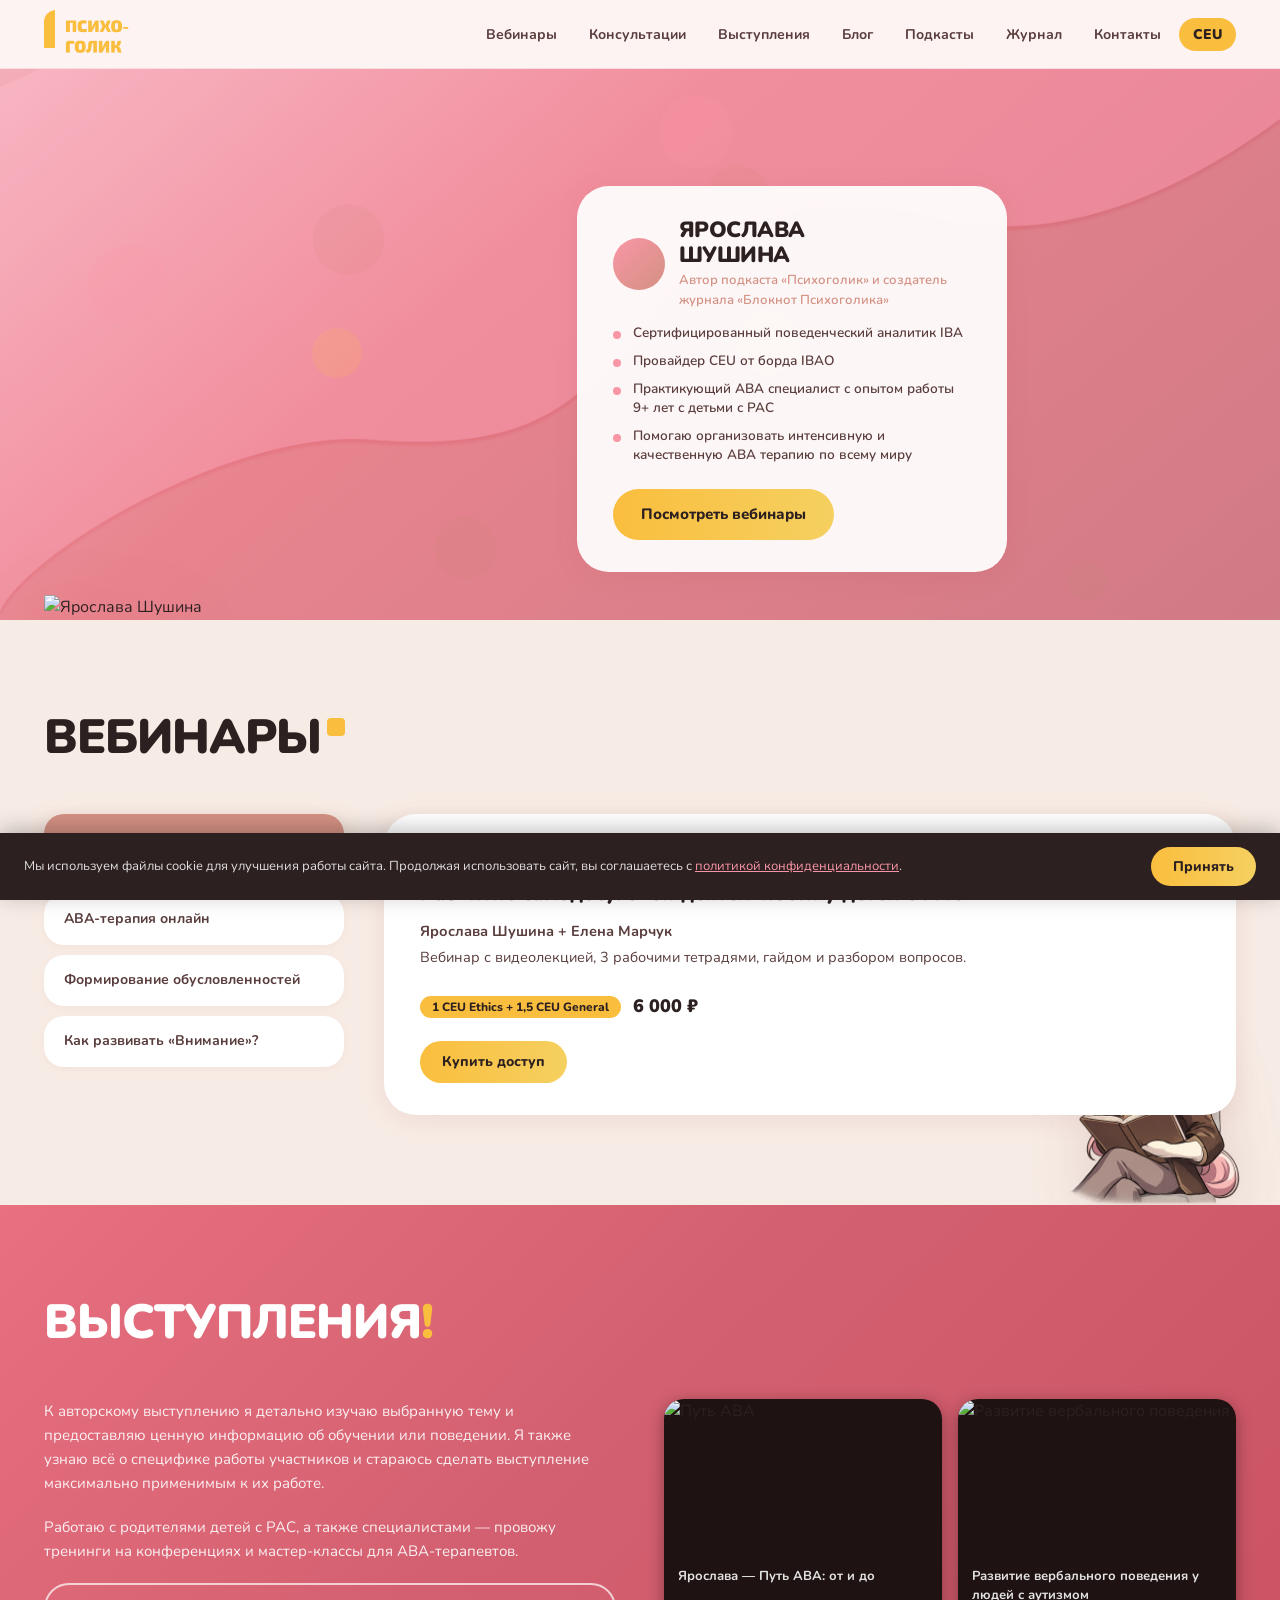
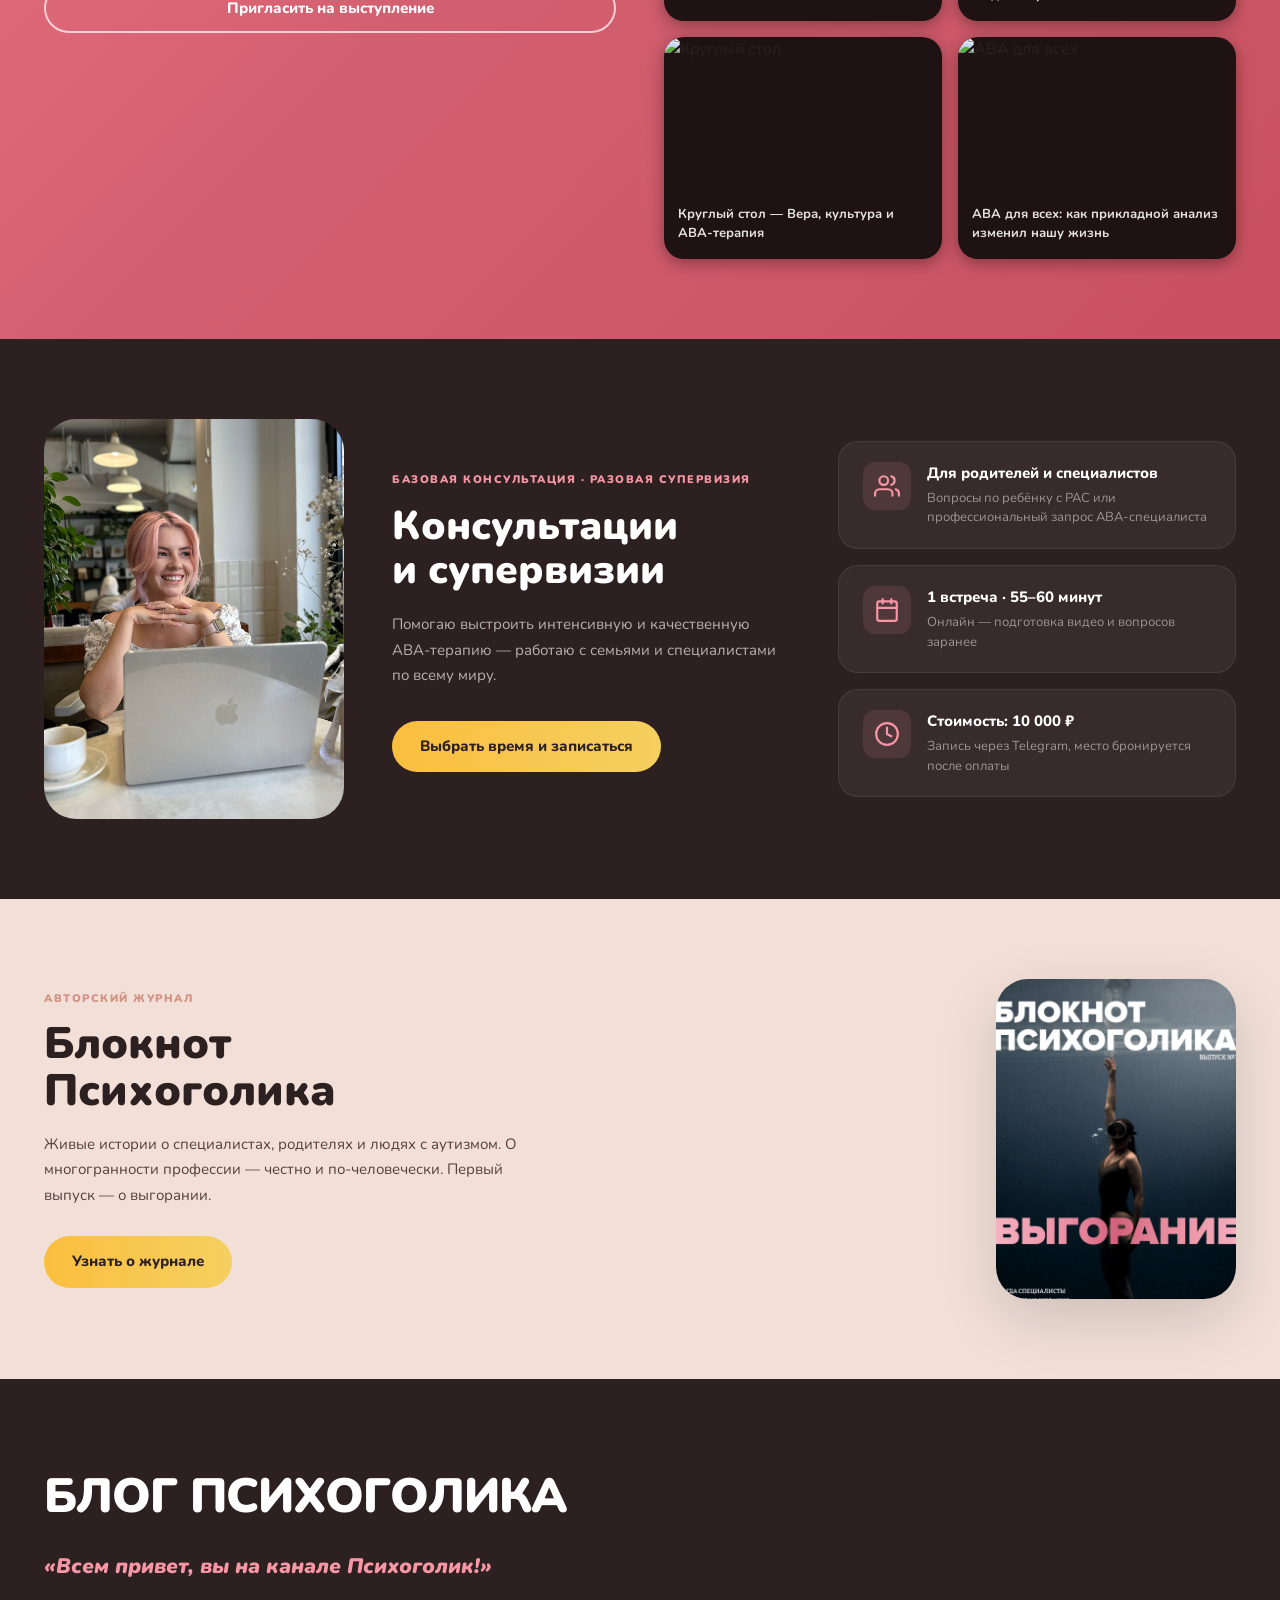
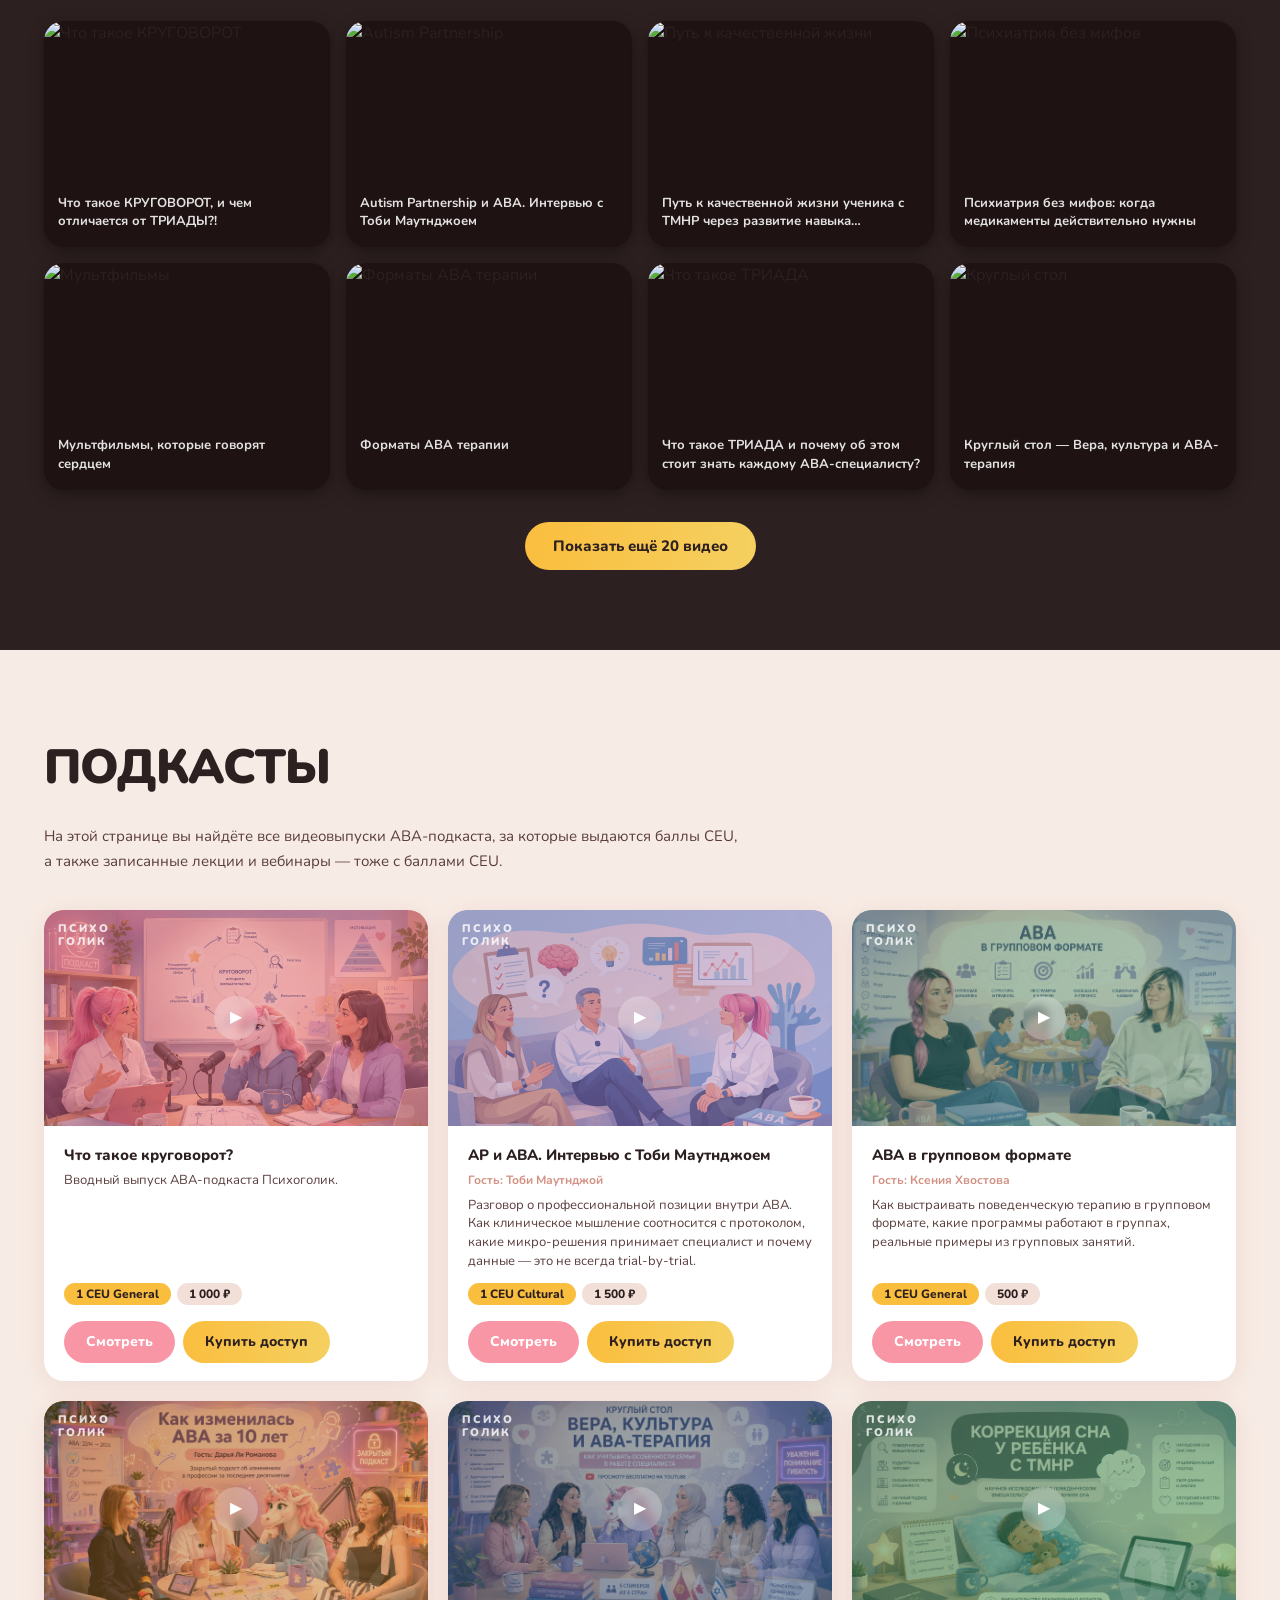
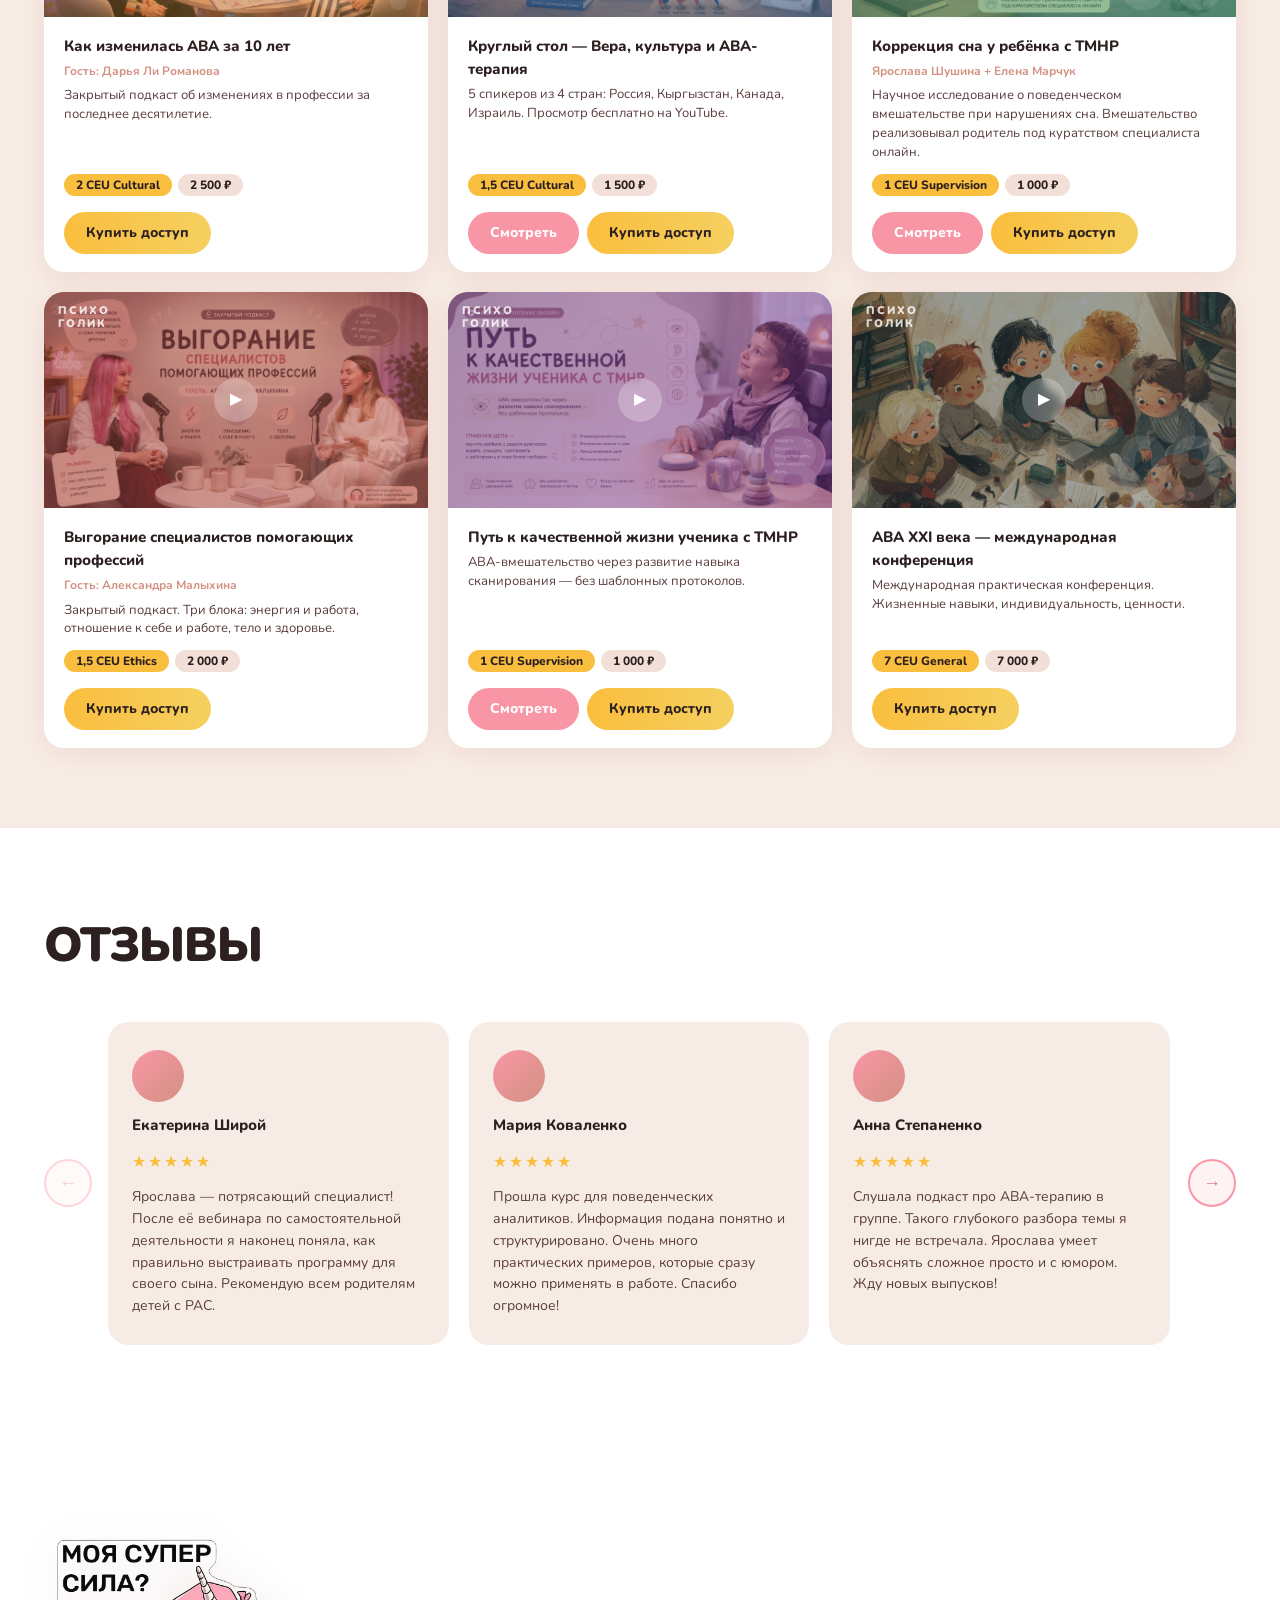
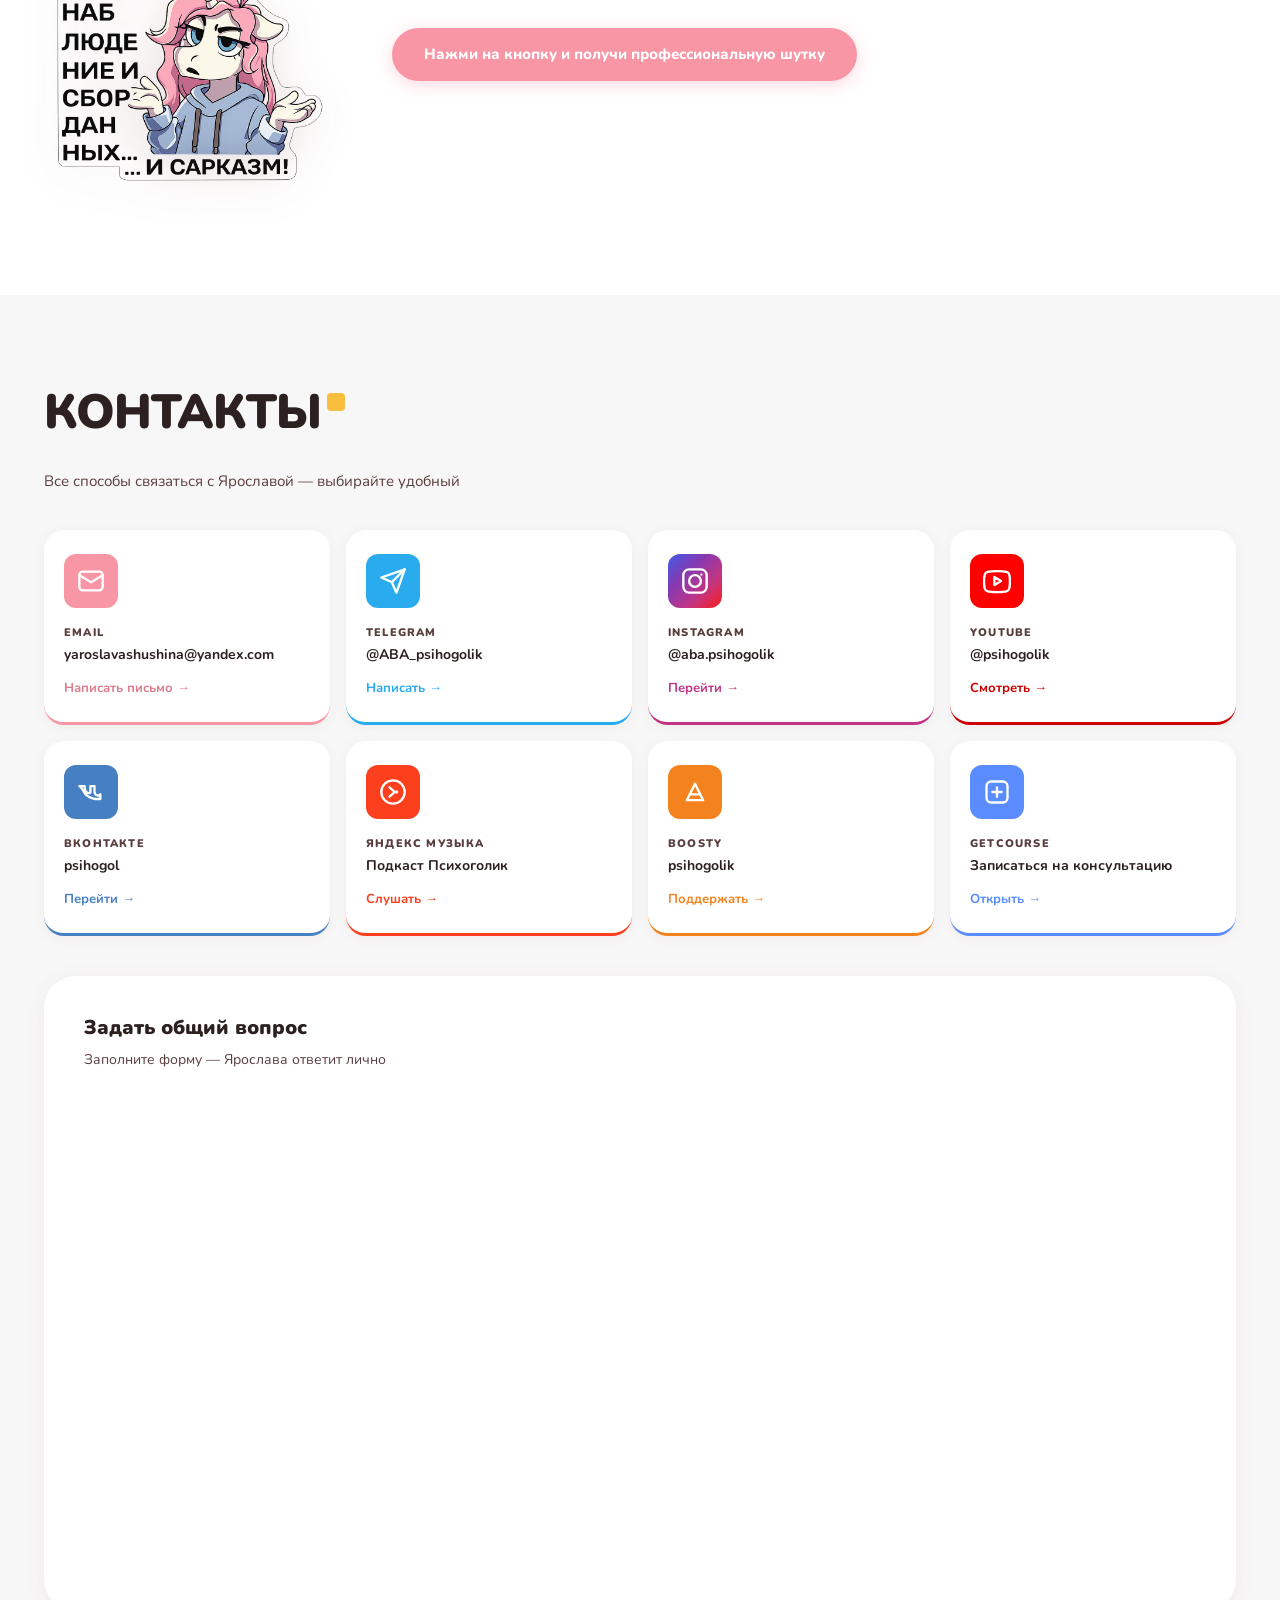
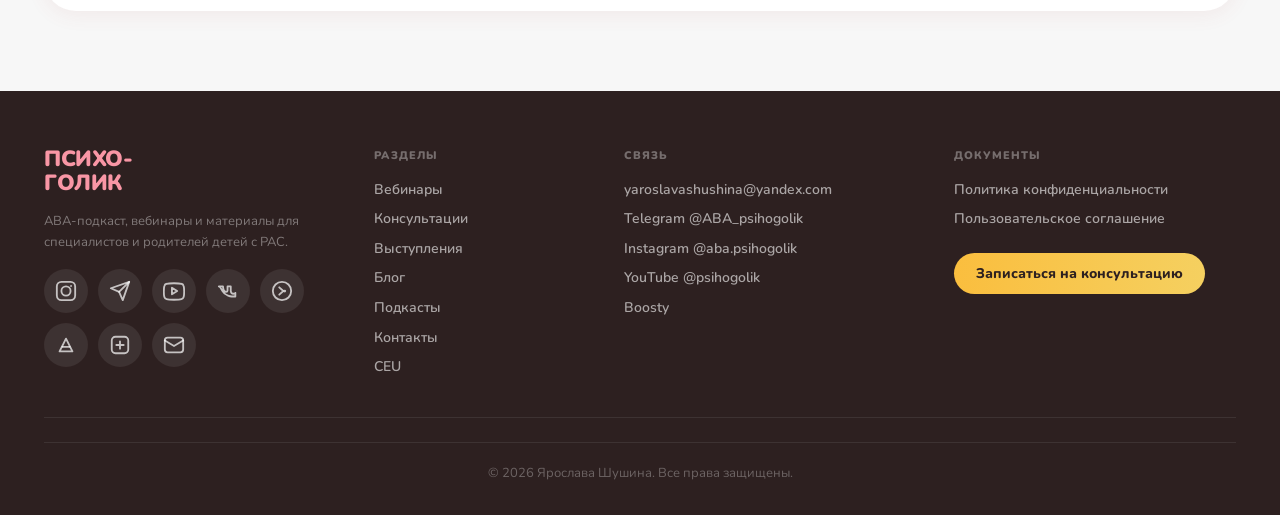
==== commit a468035e: "Update OG image and domain to psihogolik.com - Use photo/open_graph/open_graph.png for all OG/Twitte" ====
--- a/index.html
+++ b/index.html
@@ -6,15 +6,15 @@
     <title>Психоголик — Ярослава Шушина | АВА-терапевт</title>
     <meta name="description" content="Сертифицированный поведенческий аналитик IBA, провайдер CEU, автор подкаста «Психоголик» и журнала «Блокнот Психоголика». Помогаю организовать качественную АВА-терапию по всему миру.">
     <meta property="og:type" content="website">
-    <meta property="og:url" content="https://maksimovajay.github.io/">
+    <meta property="og:url" content="https://psihogolik.com/">
     <meta property="og:title" content="Психоголик — Ярослава Шушина | АВА-терапевт">
     <meta property="og:description" content="Сертифицированный поведенческий аналитик IBA, провайдер CEU, автор подкаста «Психоголик» и журнала «Блокнот Психоголика». Помогаю организовать качественную АВА-терапию по всему миру.">
-    <meta property="og:image" content="https://maksimovajay.github.io/photo/hero/IMG_2855 1.png">
+    <meta property="og:image" content="https://psihogolik.com/photo/open_graph/open_graph.png">
     <meta property="og:locale" content="ru_RU">
     <meta name="twitter:card" content="summary_large_image">
     <meta name="twitter:title" content="Психоголик — Ярослава Шушина">
     <meta name="twitter:description" content="Сертифицированный поведенческий аналитик IBA, автор подкаста «Психоголик» и журнала «Блокнот Психоголика».">
-    <meta name="twitter:image" content="https://maksimovajay.github.io/photo/hero/IMG_2855 1.png">
+    <meta name="twitter:image" content="https://psihogolik.com/photo/open_graph/open_graph.png">
     <link rel="preconnect" href="https://fonts.googleapis.com">
     <link rel="preconnect" href="https://fonts.gstatic.com" crossorigin>
     <link href="https://fonts.googleapis.com/css2?family=Nunito:ital,wght@0,400;0,600;0,700;0,800;0,900;1,400;1,700&display=swap" rel="stylesheet">
--- a/style.css
+++ b/style.css
@@ -1002,6 +1002,13 @@
 }
 .back-to-top:hover { background: #f5b02e; }
 
+@media (max-width: 768px) {
+    .back-to-top {
+        bottom: calc(72px + env(safe-area-inset-bottom, 0px));
+        right: 16px;
+    }
+}
+
 .footer {
     background: var(--text-dark);
     padding: 56px 0 32px;
@@ -2082,6 +2089,16 @@
         padding-bottom: env(safe-area-inset-bottom, 0px);
         box-shadow: 0 -4px 20px rgba(45,32,32,.08);
     }
+    .mobile-bottom-nav::after {
+        content: '';
+        position: fixed;
+        bottom: 0;
+        left: 0;
+        right: 0;
+        height: env(safe-area-inset-bottom, 0px);
+        background: var(--white);
+        z-index: 299;
+    }
 
     .mbn-item {
         flex: 1;
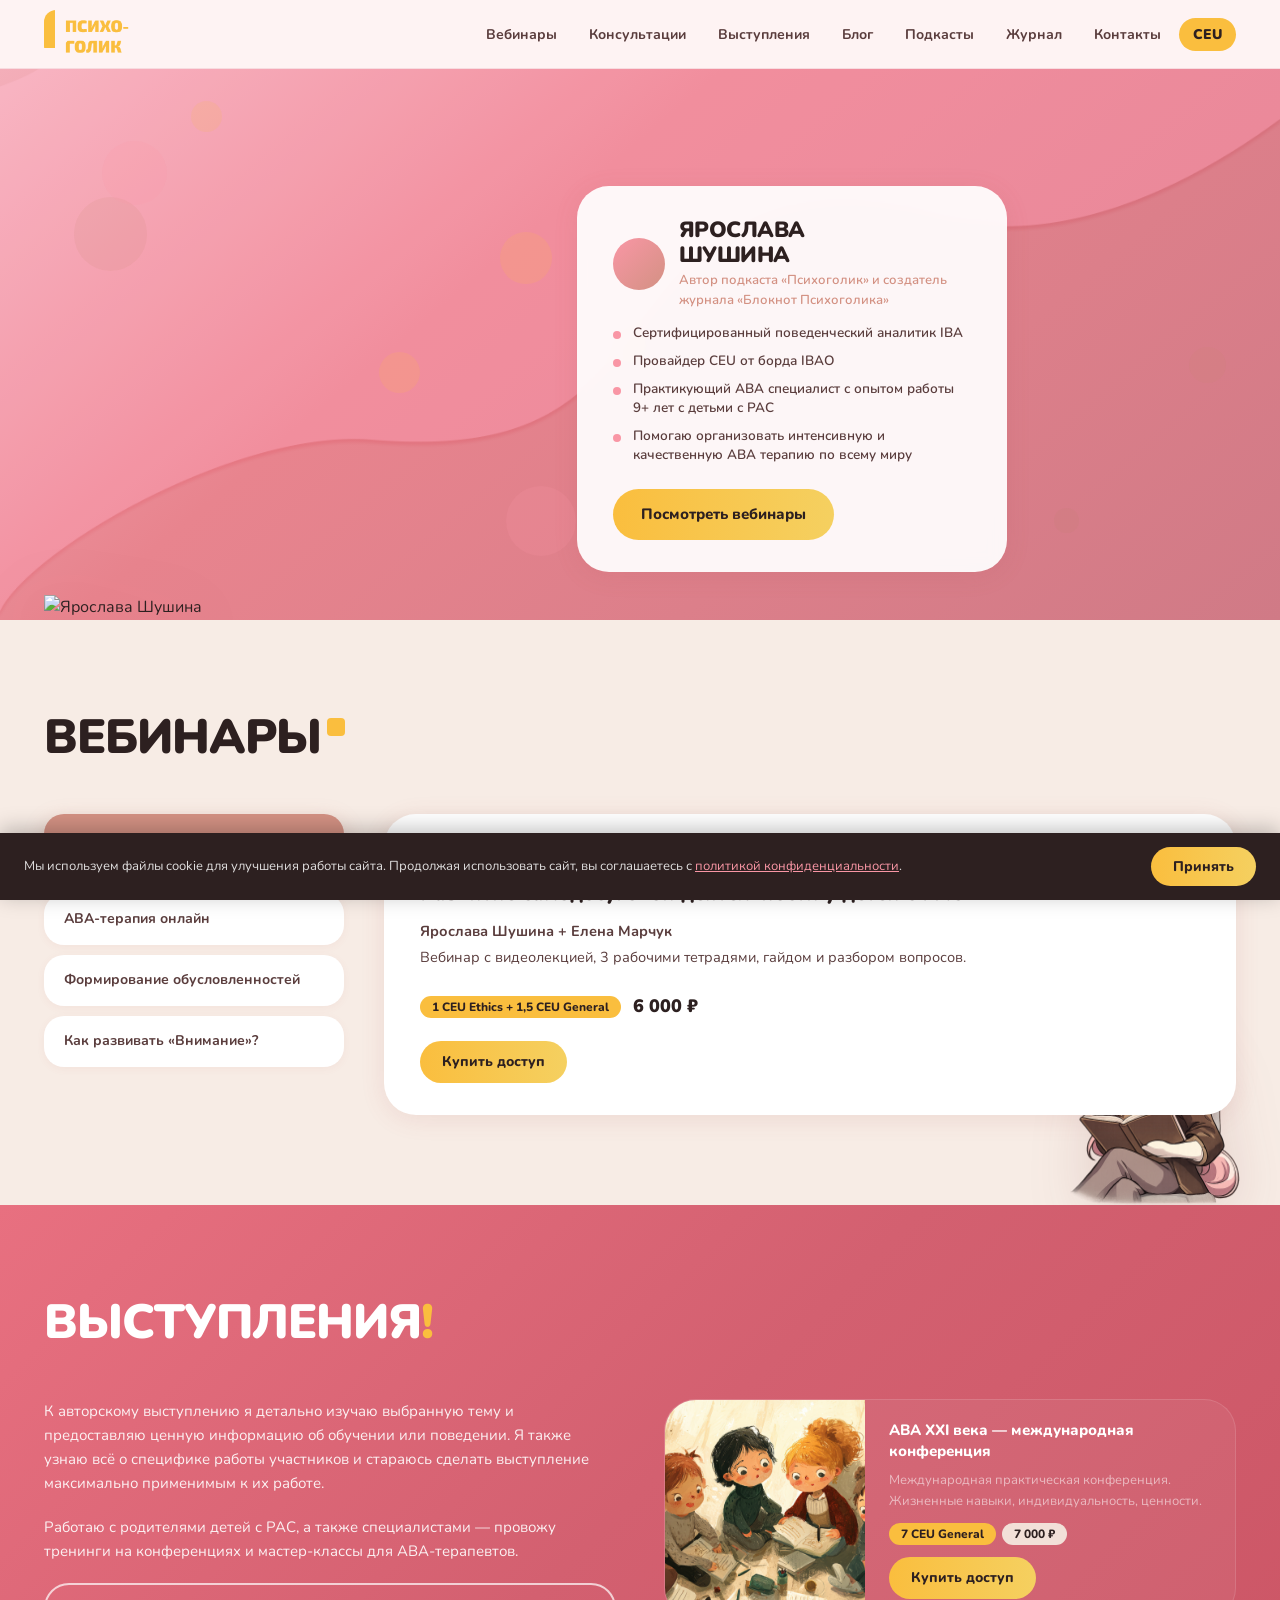
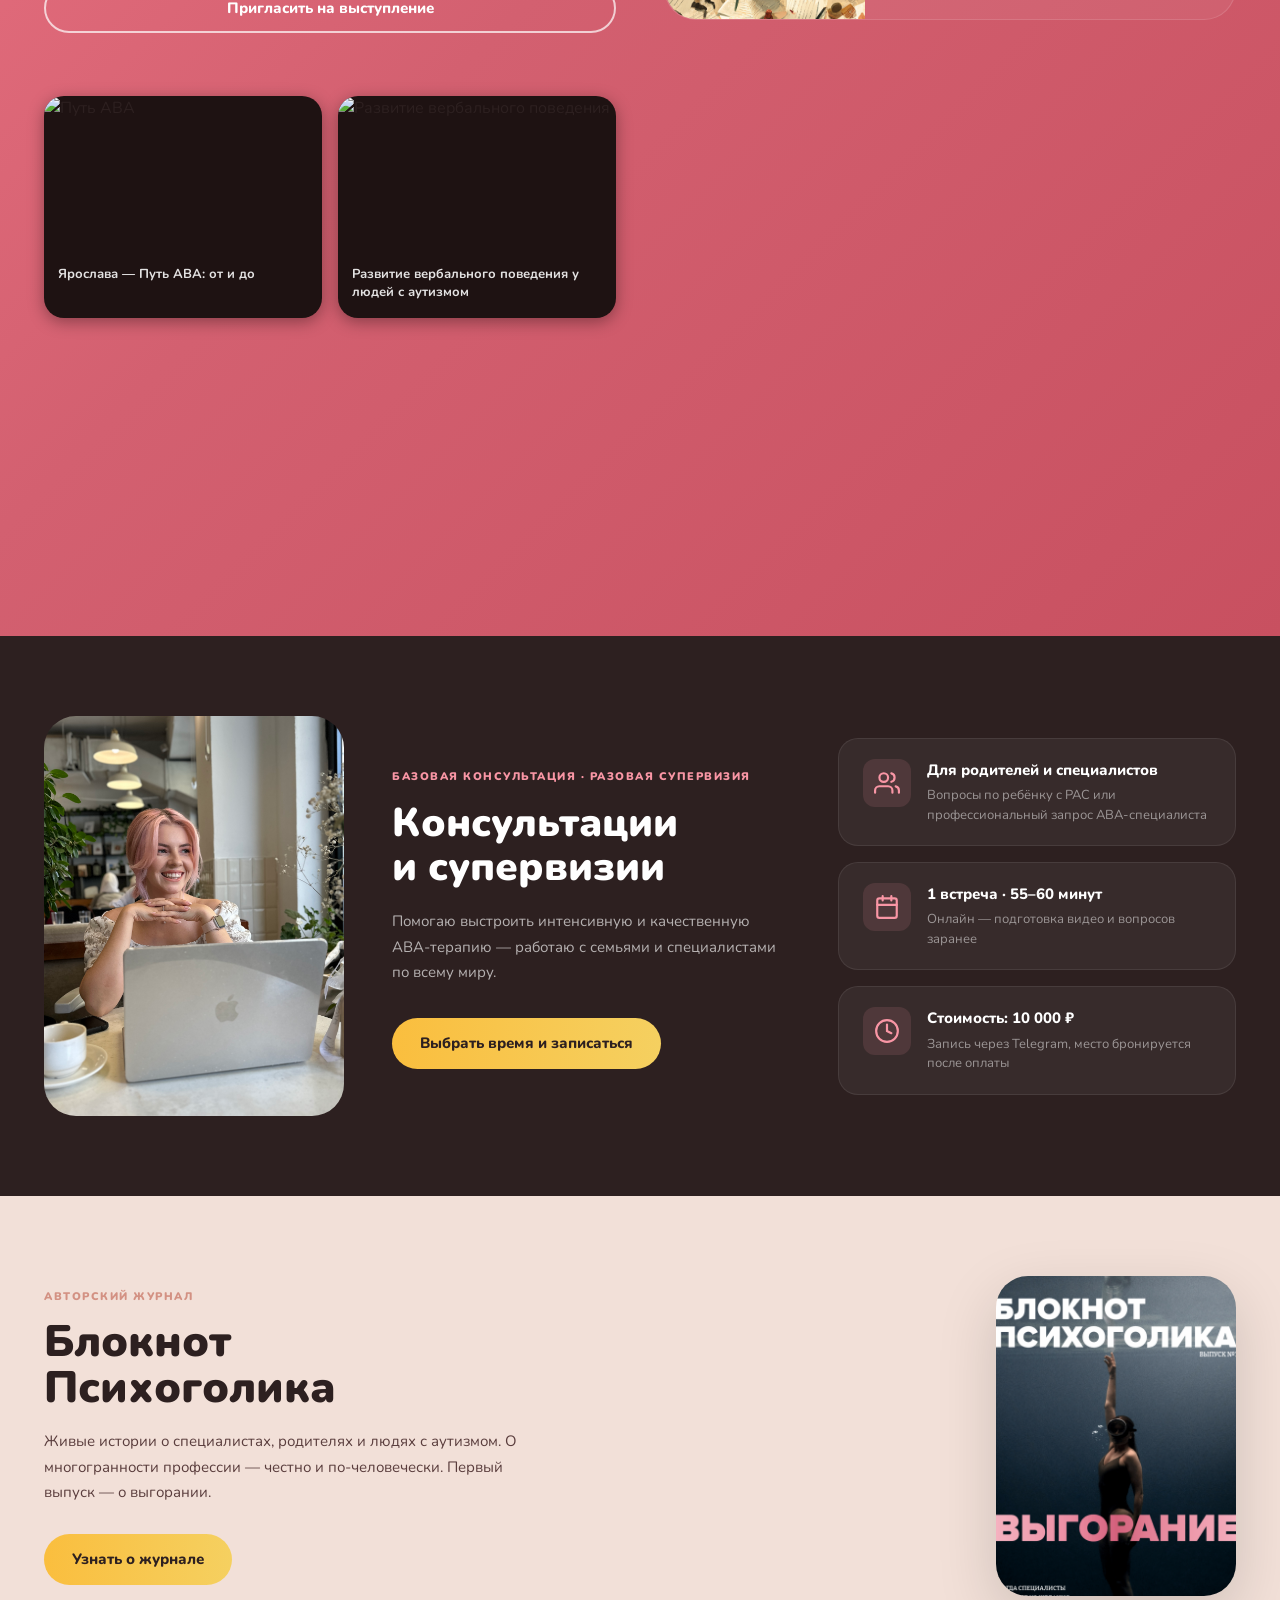
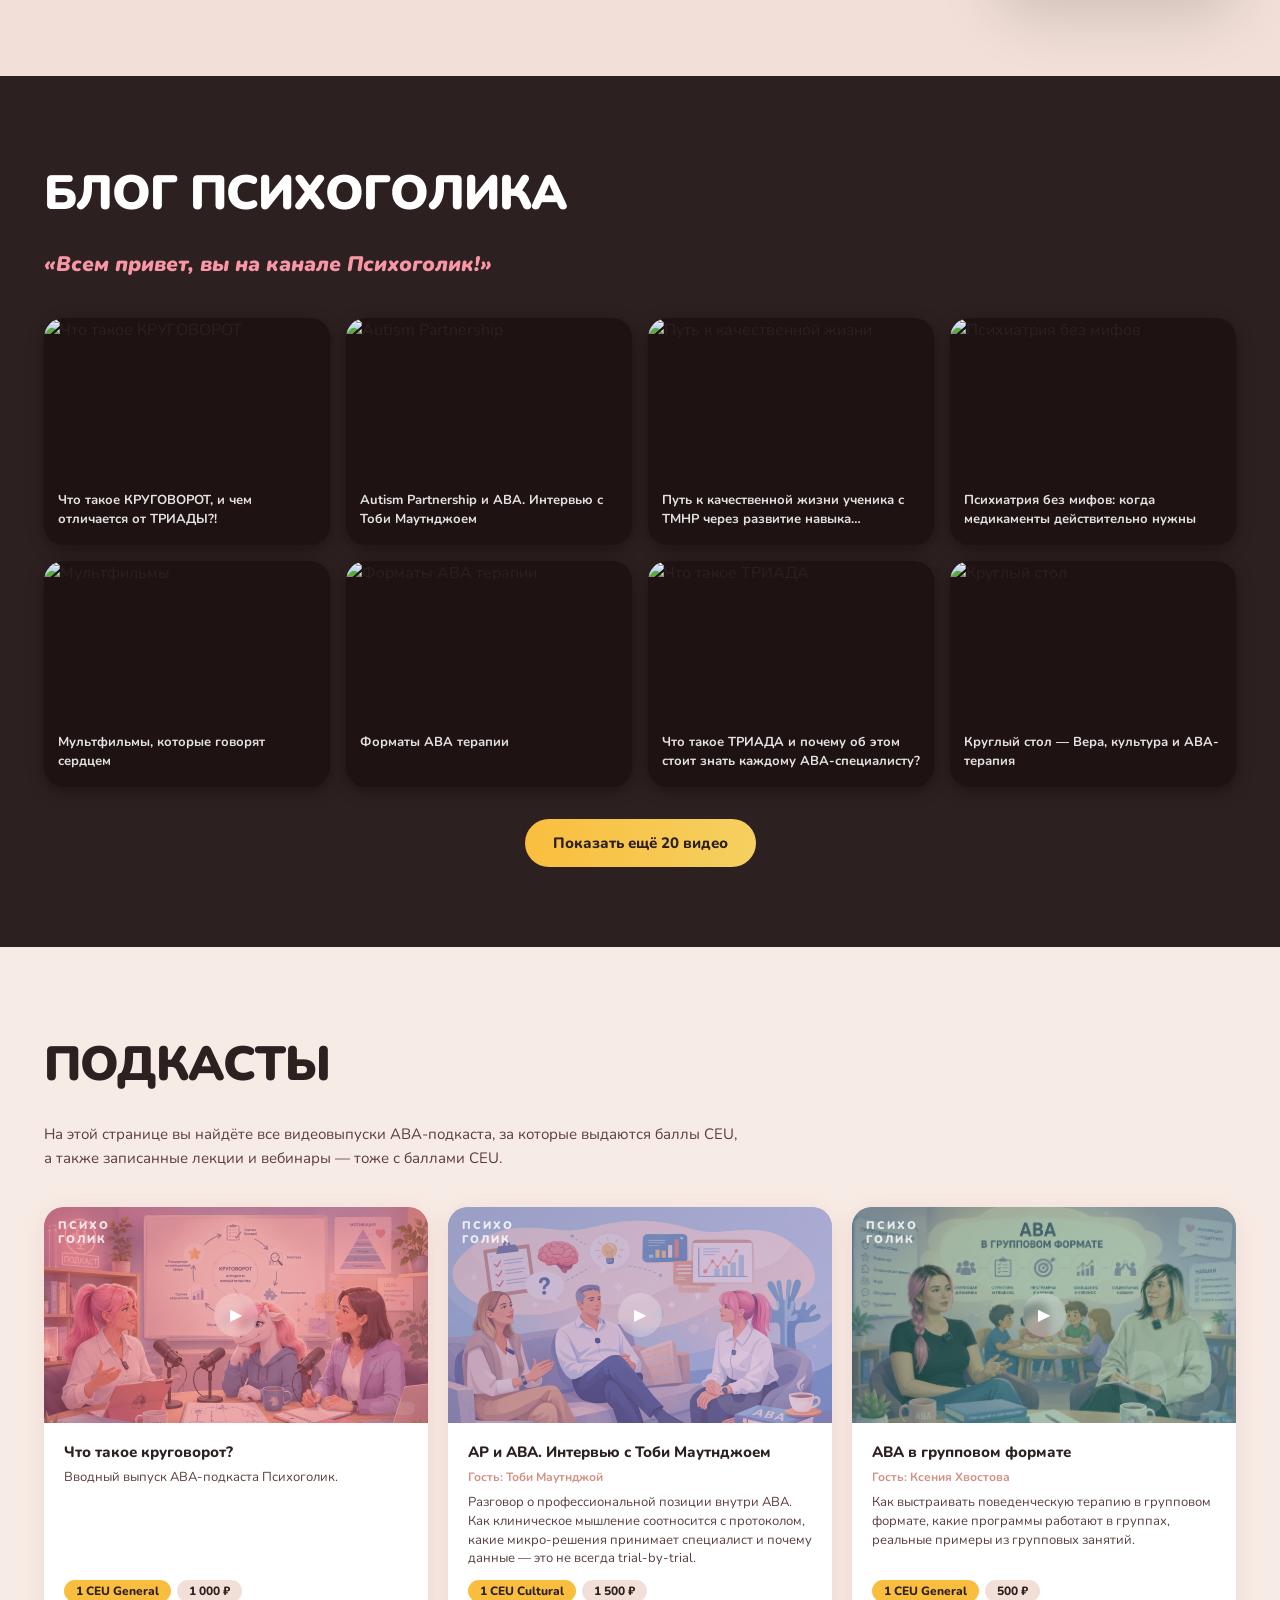
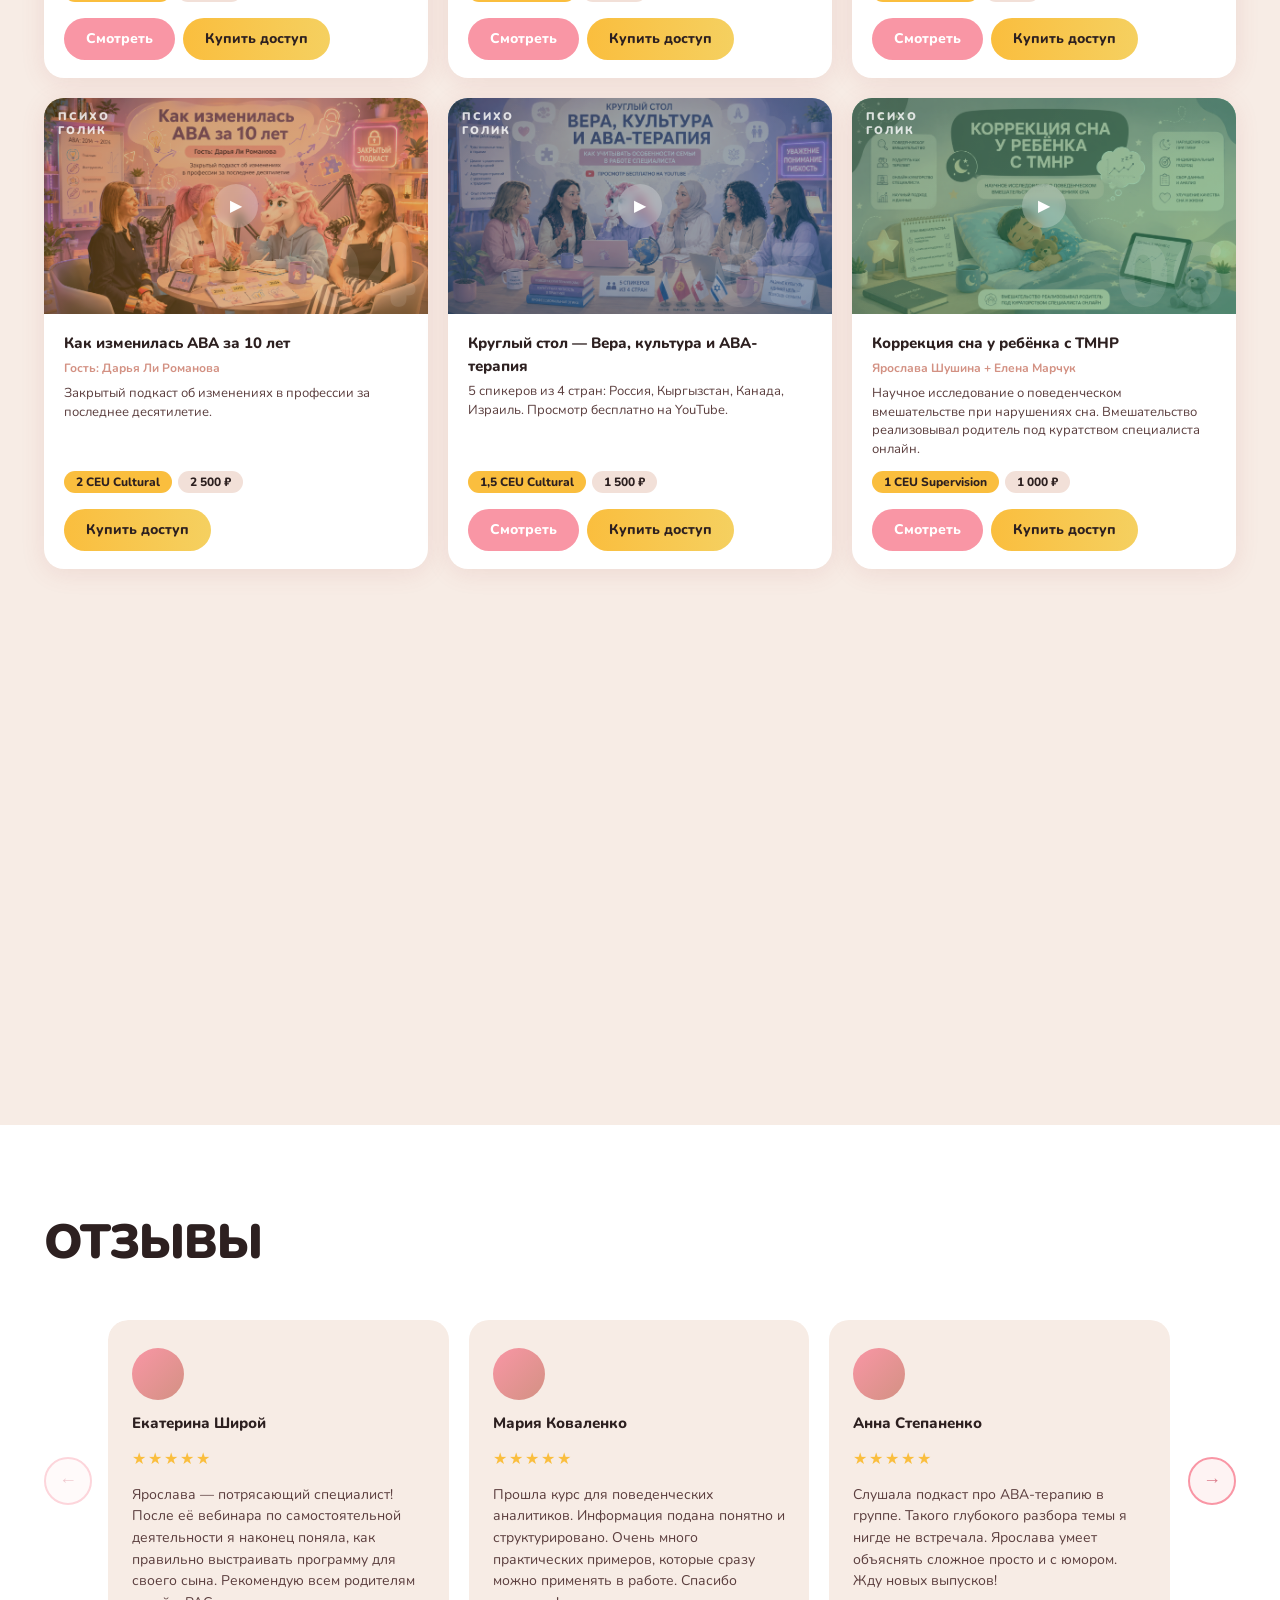
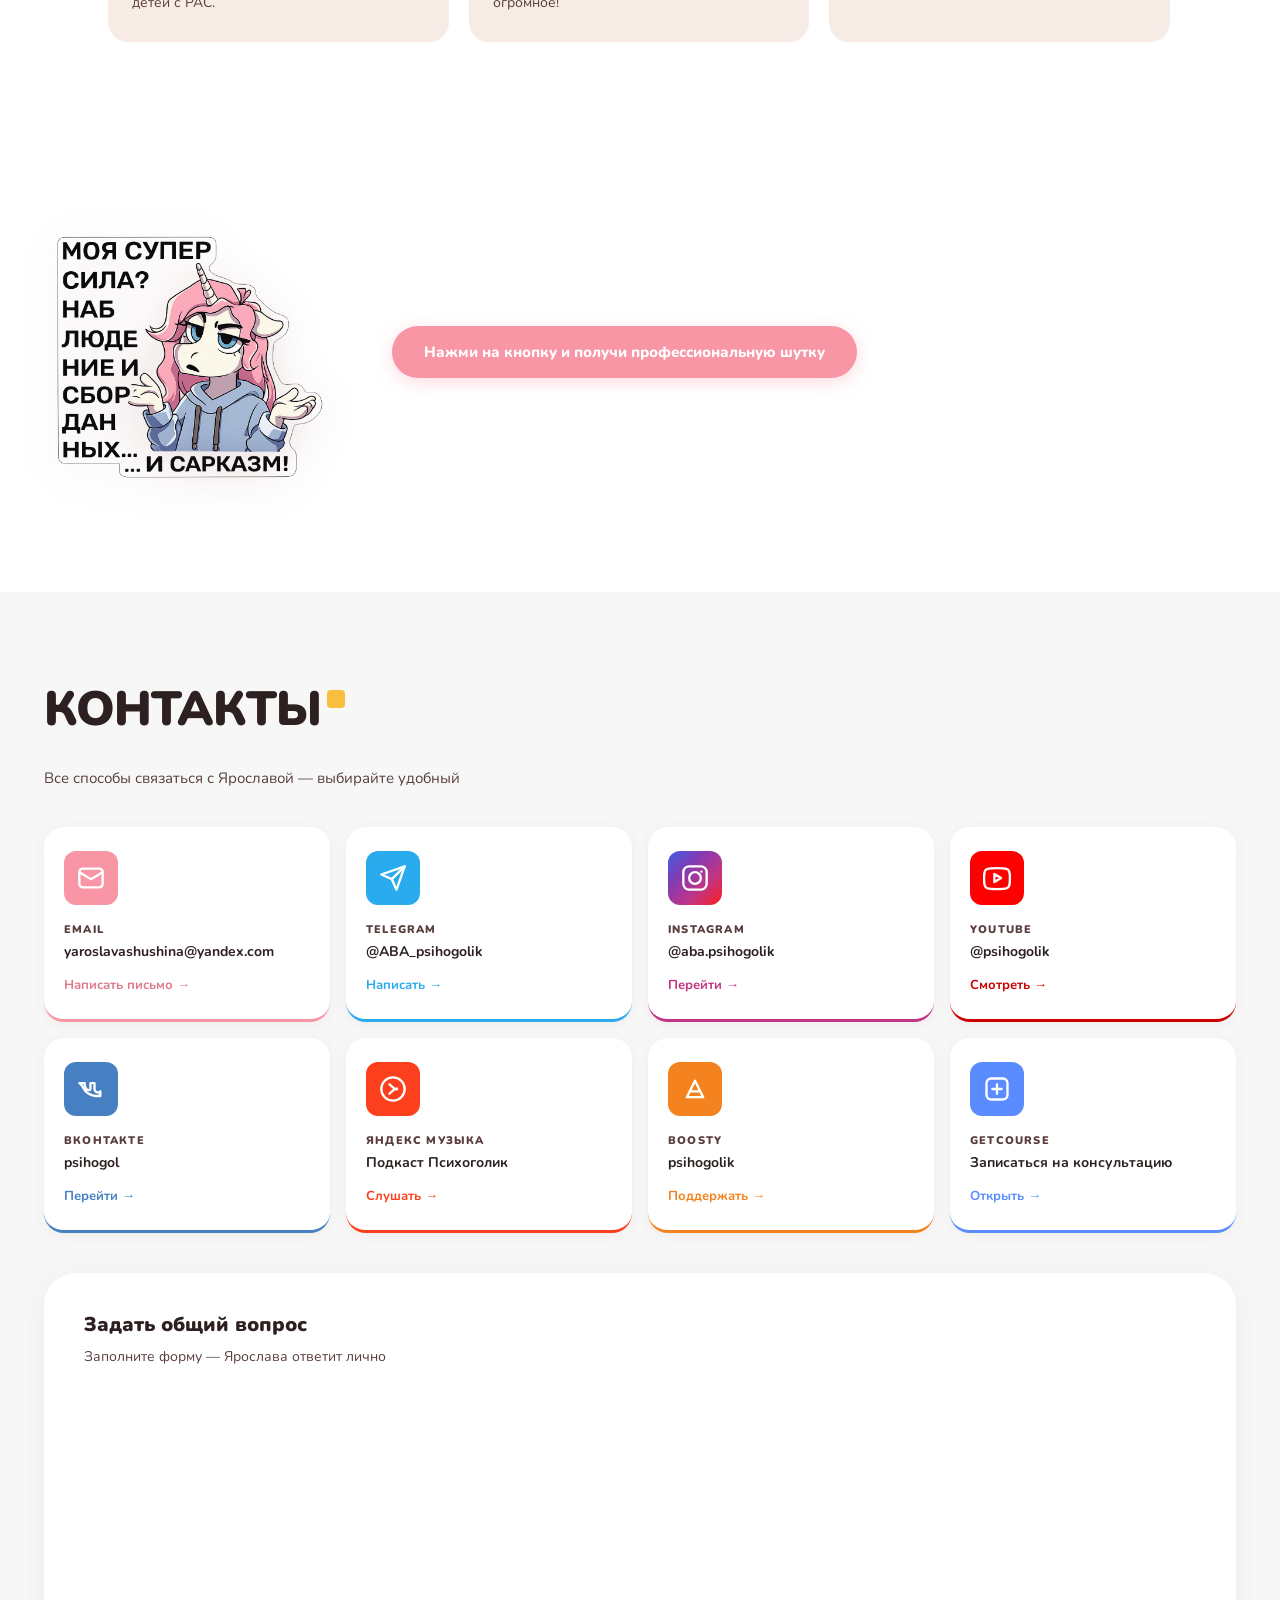
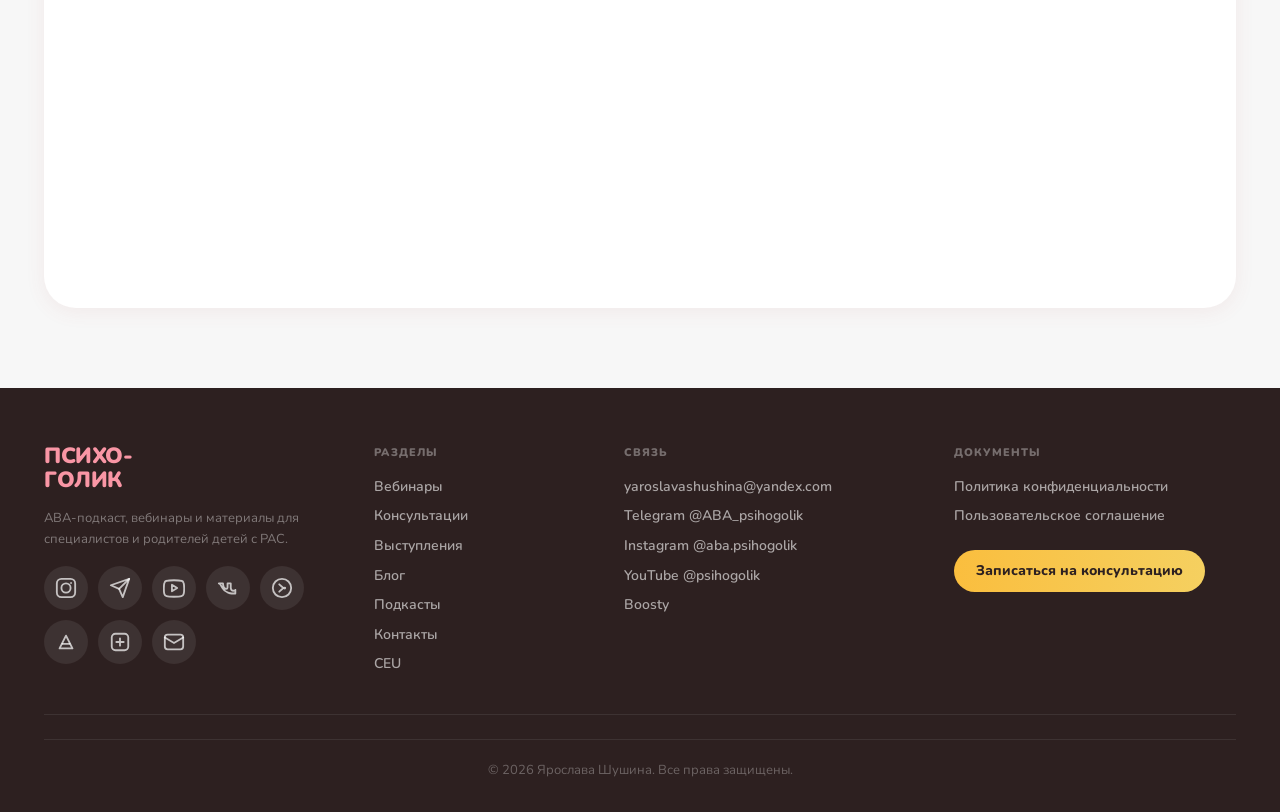
==== commit 73351304: "Move conference card from podcasts to performances section Co-Authored-By: Claude Sonnet 4.6 <norepl" ====
--- a/index.html
+++ b/index.html
@@ -118,6 +118,23 @@
                 <p>Работаю с родителями детей с РАС, а также специалистами — провожу тренинги на конференциях и мастер-классы для АВА-терапевтов.</p>
                 <button class="btn-outline-light" id="invite-btn">Пригласить на выступление</button>
             </div>
+            <div class="conf-card-wrap">
+                <a href="https://psihogolik.getcourse.ru/aba_con_2026" target="_blank" class="conf-card">
+                    <div class="conf-card-img">
+                        <img src="photo/sectionPodcast/confABA2026.png" alt="АВА XXI века — международная конференция">
+                    </div>
+                    <div class="conf-card-info">
+                        <p class="conf-card-title">АВА XXI века — международная конференция</p>
+                        <p class="conf-card-desc">Международная практическая конференция. Жизненные навыки, индивидуальность, ценности.</p>
+                        <div class="podcast-meta" style="margin-bottom:12px">
+                            <span class="podcast-ceu">7 CEU General</span>
+                            <span class="podcast-price-tag">7 000 ₽</span>
+                        </div>
+                        <span class="btn-yellow small" style="display:inline-block">Купить доступ</span>
+                    </div>
+                </a>
+            </div>
+
             <div class="videos-grid">
                 <a href="https://www.youtube.com/watch?v=tEwyPSkH2hs" target="_blank" class="video-card">
                     <div class="video-thumb">
@@ -642,25 +659,6 @@
                 </div>
             </div>
 
-            <div class="podcast-card">
-                <div class="podcast-img pc9">
-                    <img src="photo/sectionPodcast/confABA2026.png" alt="Конференция АВА 2026" class="podcast-img-bg">
-                    <span class="podcast-brand">ПСИХО<br>ГОЛИК</span>
-                    <span class="podcast-ep-num">09</span>
-                    <div class="podcast-play-btn">&#9654;</div>
-                </div>
-                <div class="podcast-info">
-                    <h3>АВА XXI века — международная конференция</h3>
-                    <p>Международная практическая конференция. Жизненные навыки, индивидуальность, ценности.</p>
-                    <div class="podcast-meta">
-                        <span class="podcast-ceu">7 CEU General</span>
-                        <span class="podcast-price-tag">7 000 ₽</span>
-                    </div>
-                    <div class="podcast-btns">
-                        <a href="https://psihogolik.getcourse.ru/aba_con_2026" target="_blank" class="btn-yellow small">Купить доступ</a>
-                    </div>
-                </div>
-            </div>
 
         </div>
     </div>
--- a/style.css
+++ b/style.css
@@ -744,6 +744,42 @@
 .performances {
     background: linear-gradient(135deg, #e87080 0%, #d36070 40%, #c85060 100%);
     padding: 80px 0;
+}
+
+/* ── Conference card in performances ── */
+.conf-card-wrap { margin-bottom: 28px; }
+.conf-card {
+    display: grid;
+    grid-template-columns: 200px 1fr;
+    gap: 0;
+    background: rgba(255,255,255,.06);
+    border: 1px solid rgba(255,255,255,.12);
+    border-radius: var(--radius-lg);
+    overflow: hidden;
+    transition: border-color .2s;
+    text-decoration: none;
+}
+.conf-card:hover { border-color: var(--medium-pink); }
+.conf-card-img { overflow: hidden; flex-shrink: 0; }
+.conf-card-img img { width: 100%; height: 100%; object-fit: cover; display: block; }
+.conf-card-info { padding: 20px 24px; }
+.conf-card-title {
+    font-size: 15px;
+    font-weight: 800;
+    color: var(--white);
+    margin-bottom: 8px;
+    line-height: 1.4;
+}
+.conf-card-desc {
+    font-size: 13px;
+    color: rgba(255,255,255,.55);
+    line-height: 1.6;
+    margin-bottom: 12px;
+}
+@media (max-width: 600px) {
+    .conf-card { grid-template-columns: 1fr; }
+    .conf-card-img { aspect-ratio: 16/9; }
+    .conf-card-info { padding: 16px; }
 }
 
 .performances-inner {
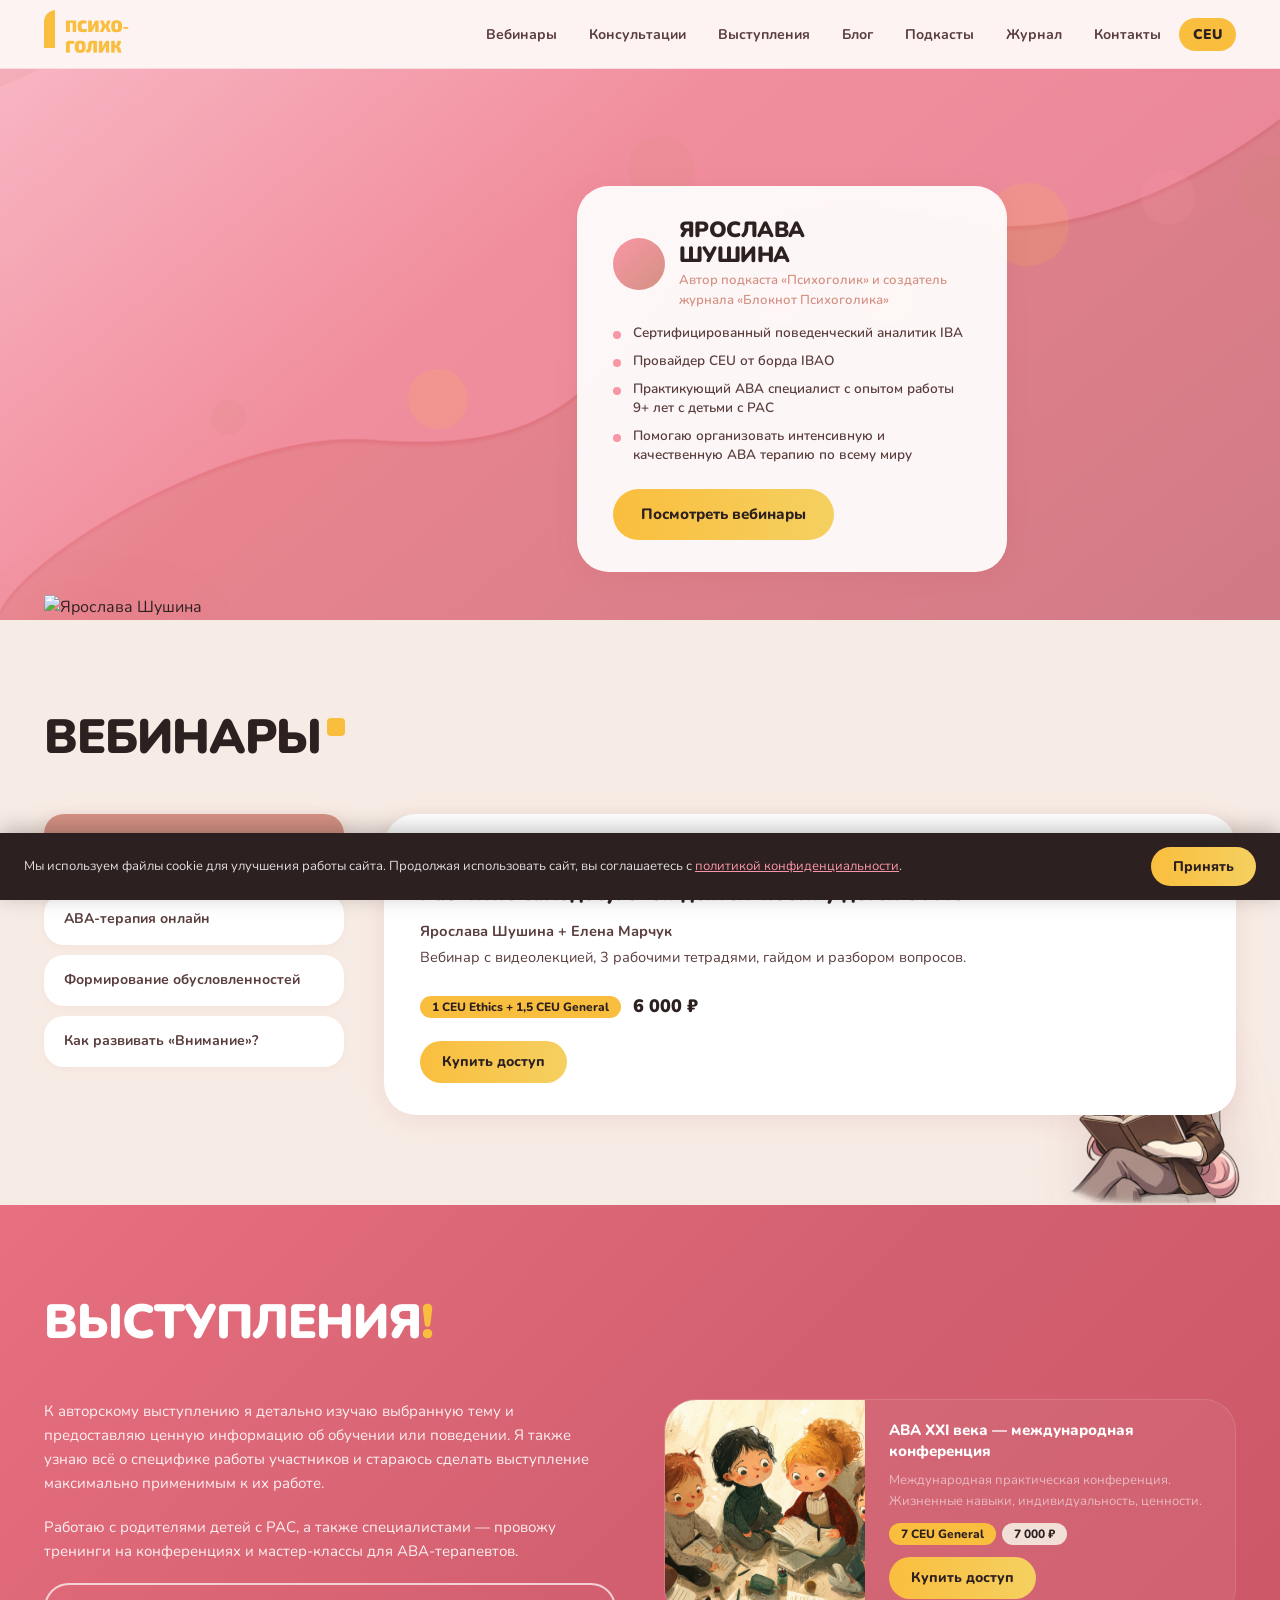
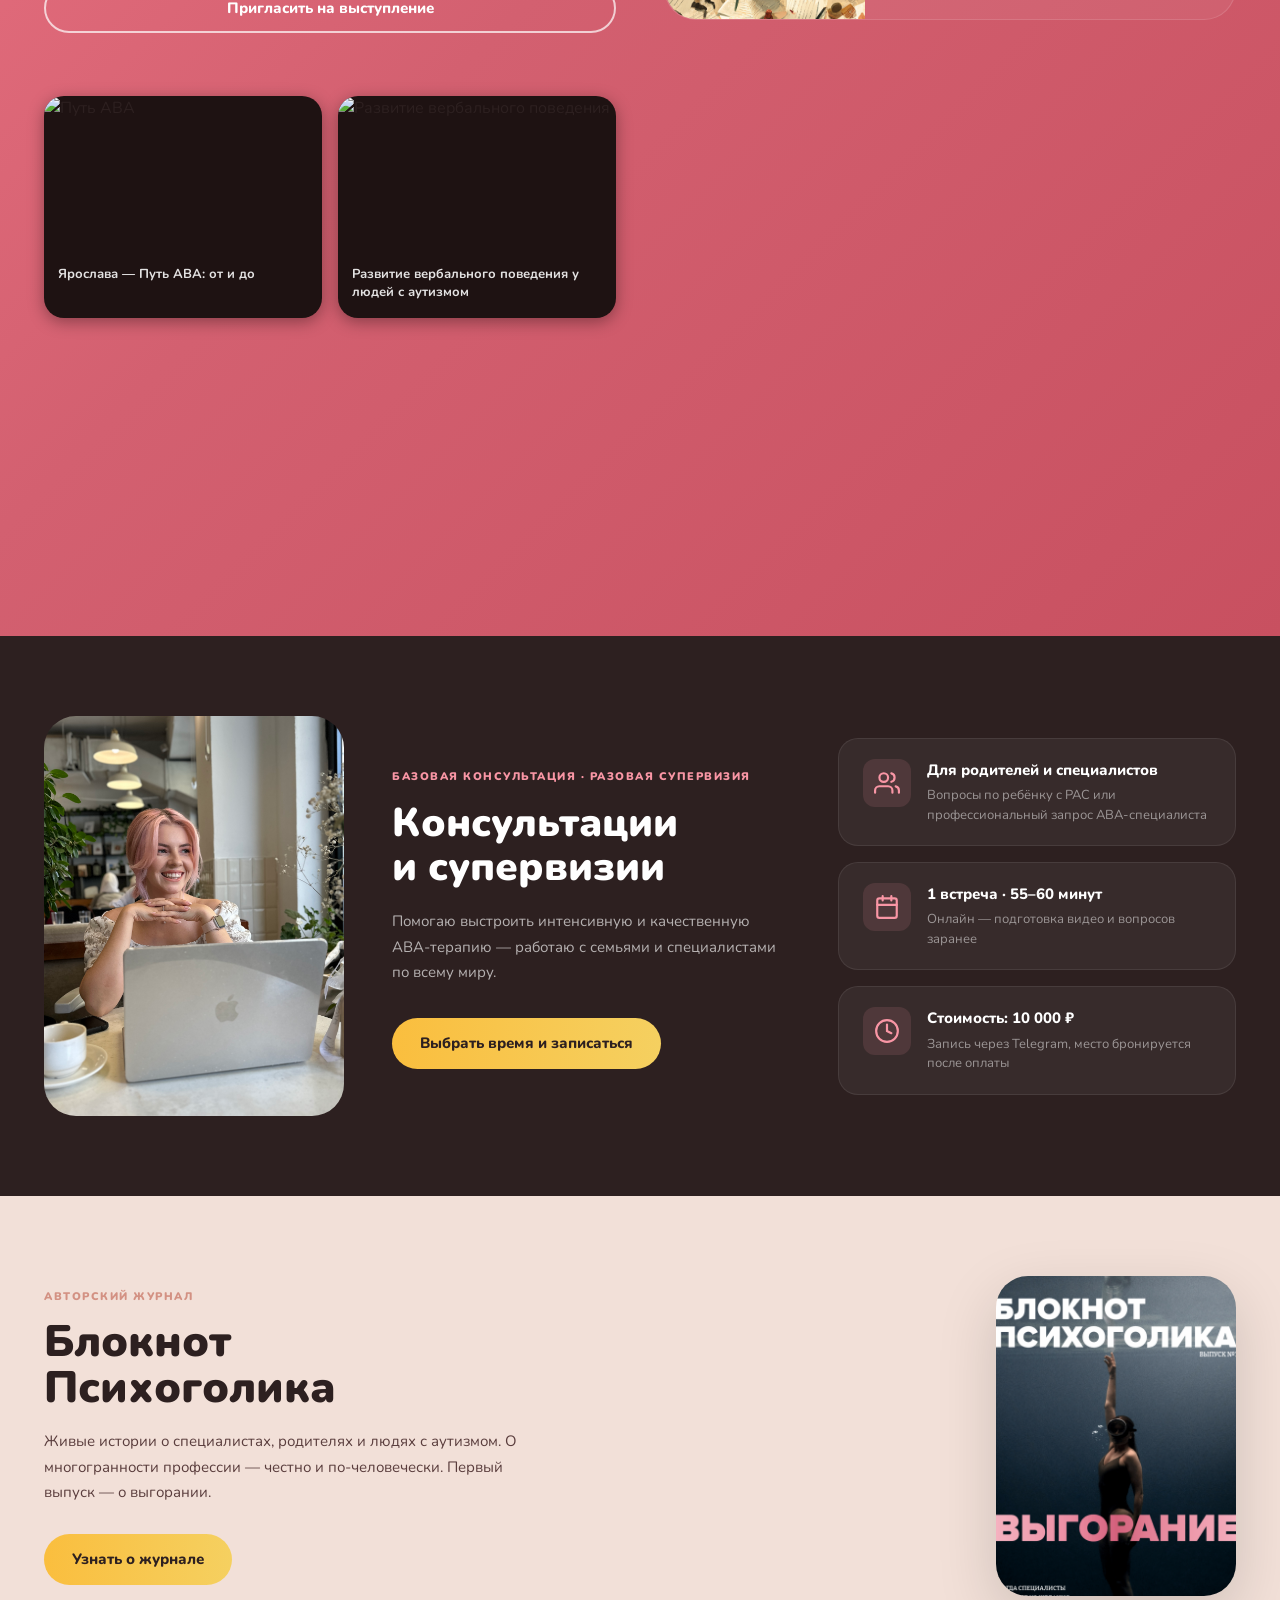
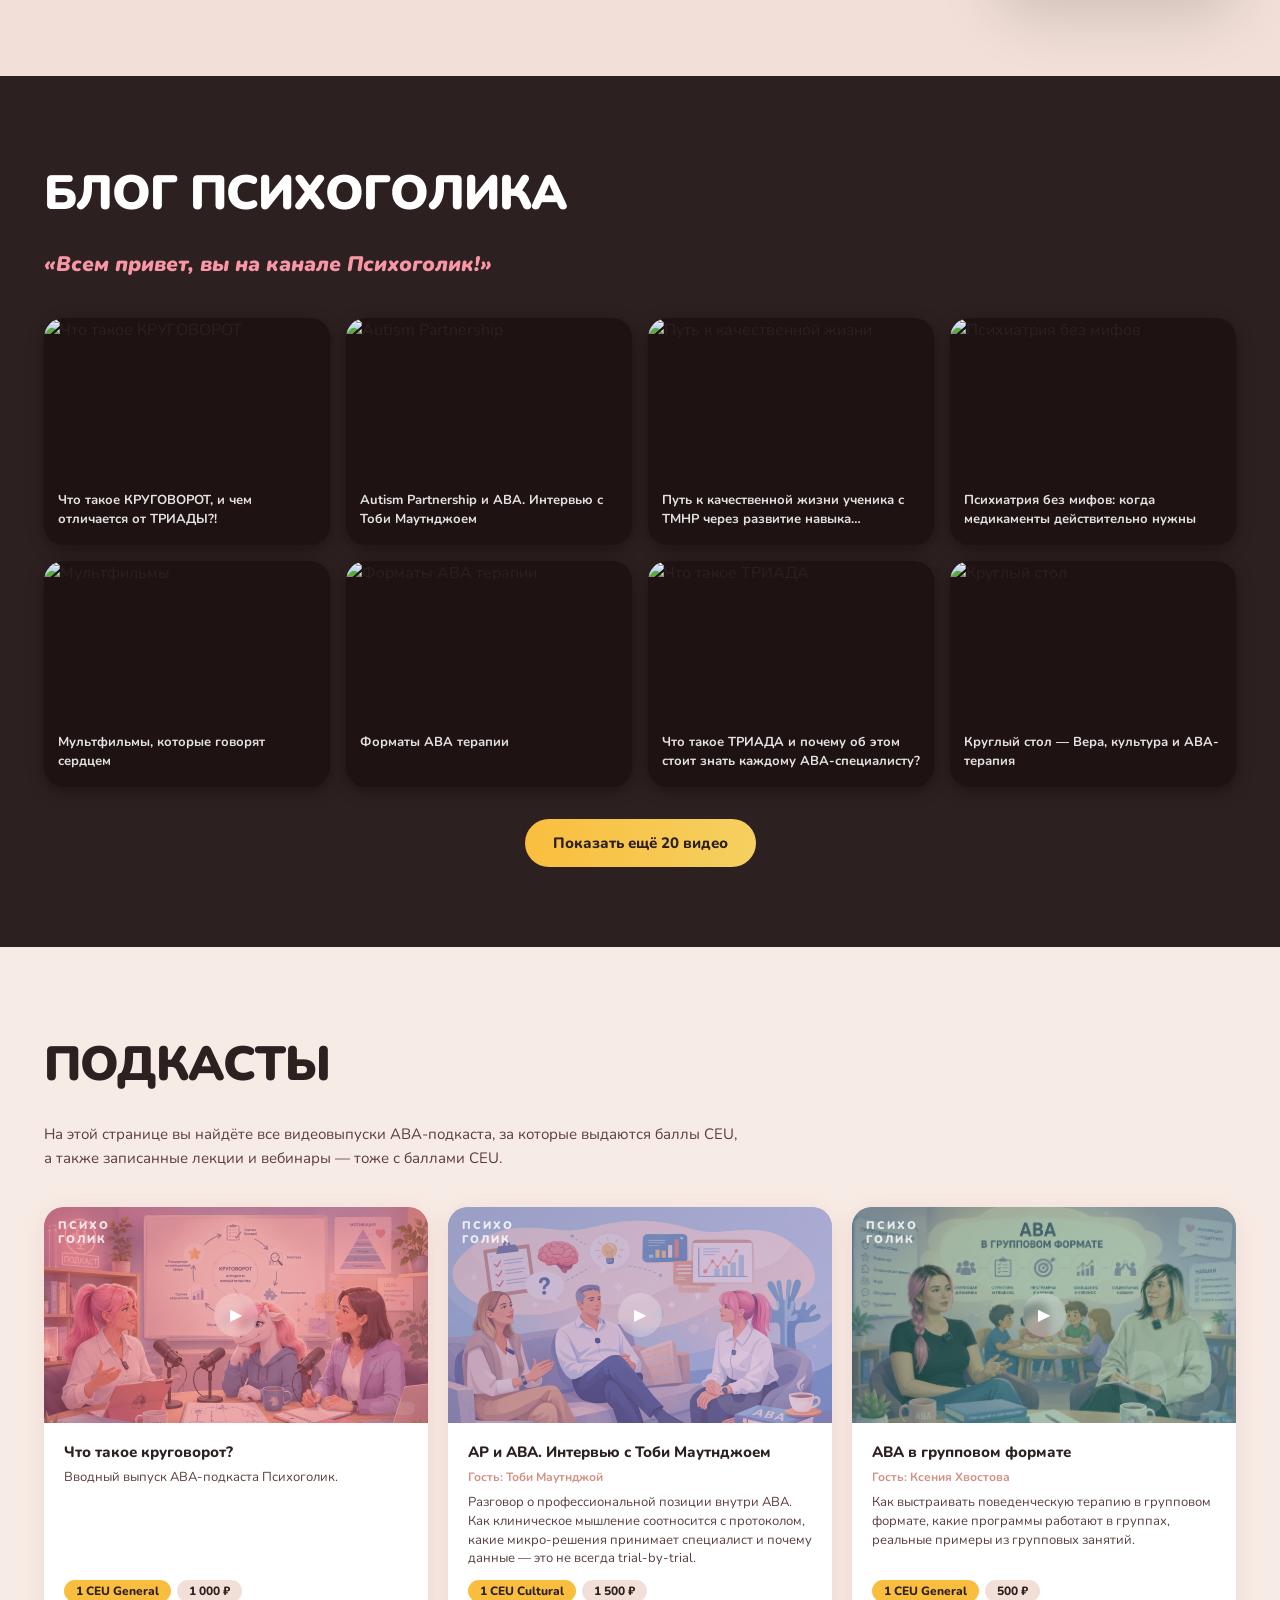
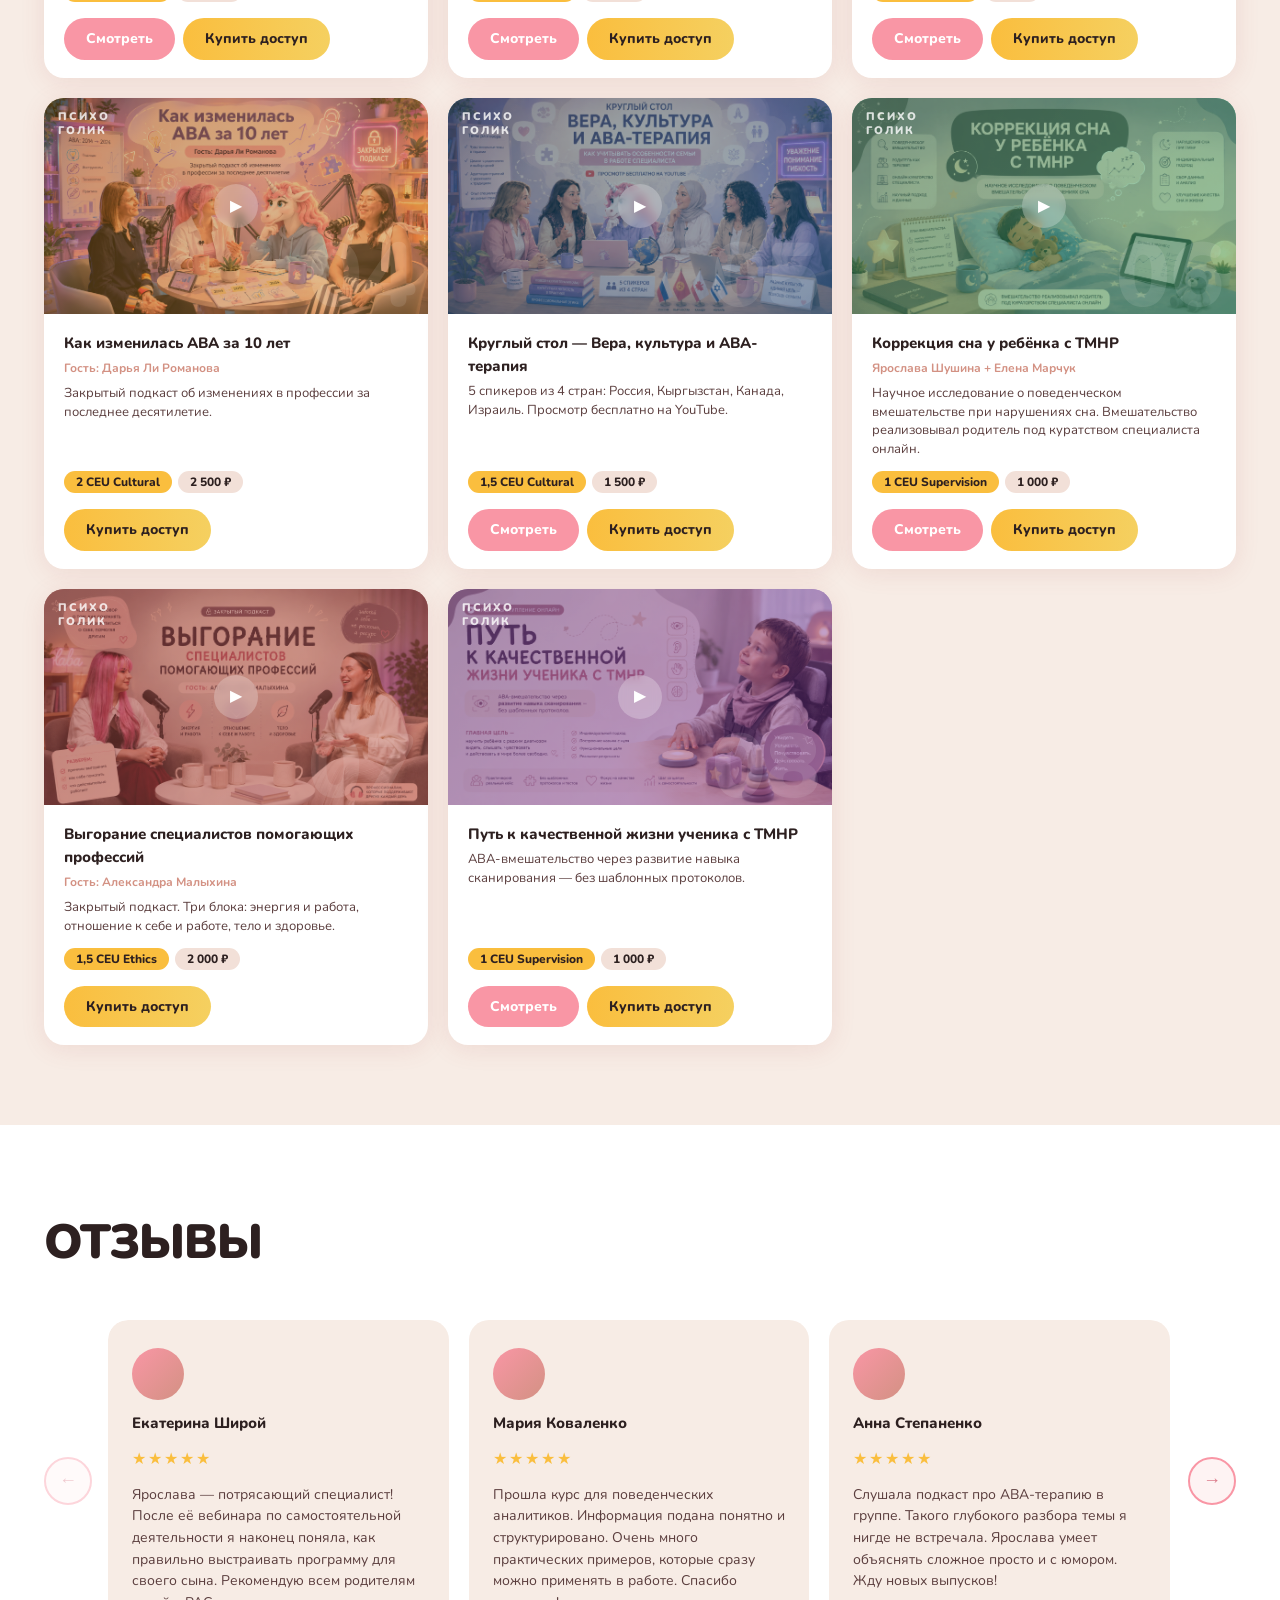
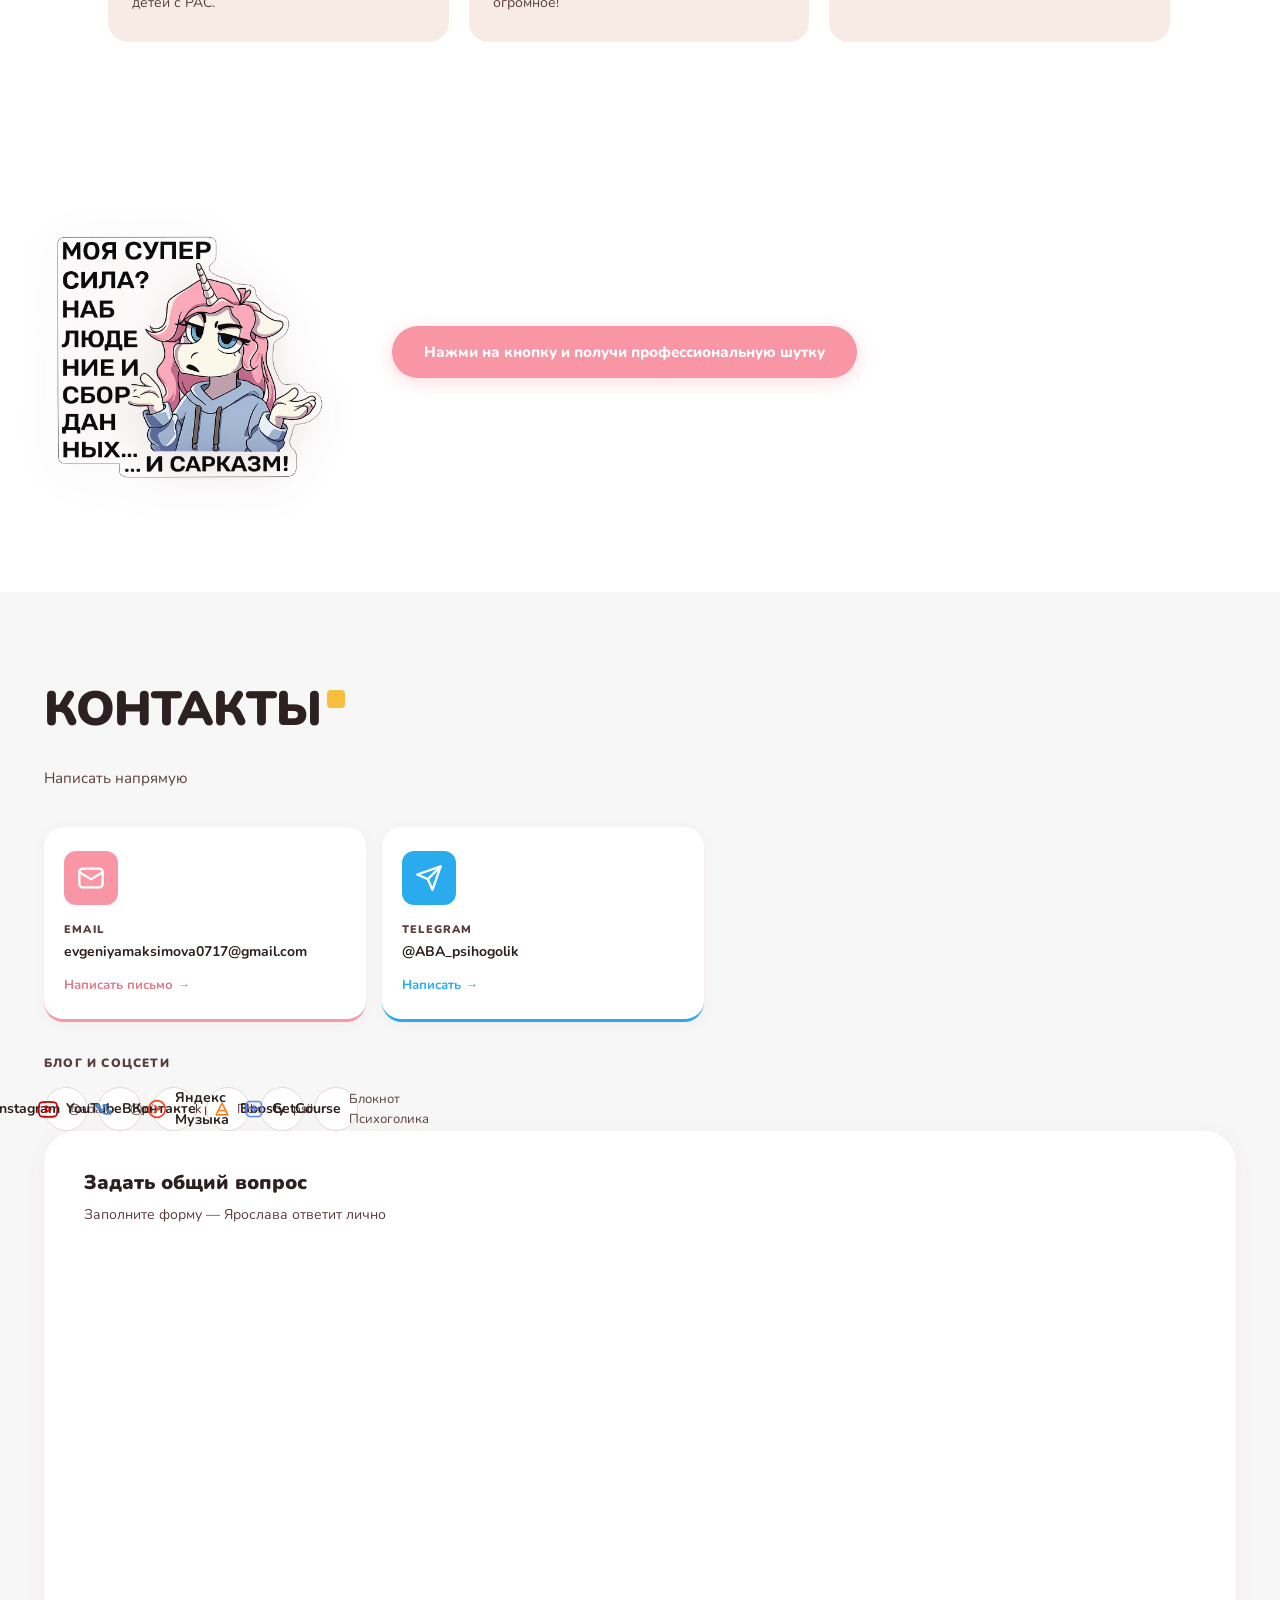
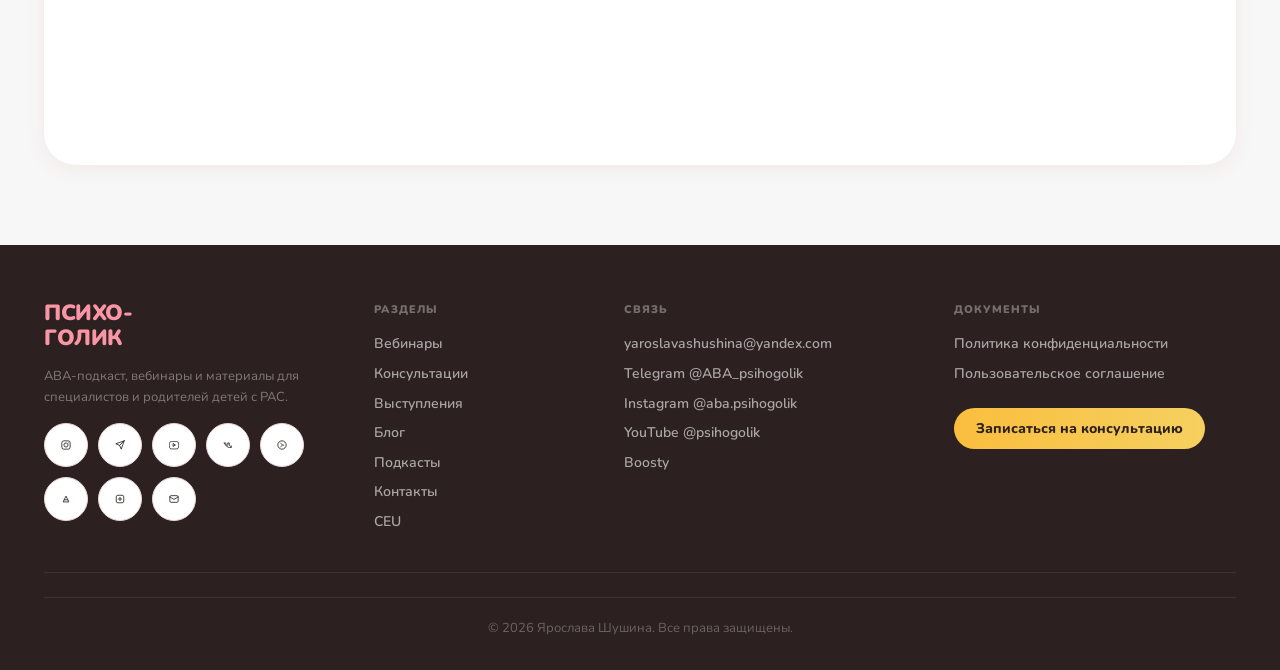
==== commit 73a7a97b: "Redesign contacts section: split into direct contacts and blog/social links - Change email to evgeni" ====
--- a/index.html
+++ b/index.html
@@ -736,11 +736,11 @@
 <section class="contacts" id="contacts">
     <div class="container">
         <h2 class="section-title">КОНТАКТЫ<span class="title-rect"></span></h2>
-        <p class="section-intro">Все способы связаться с Ярославой — выбирайте удобный</p>
-
-        <div class="contacts-grid">
+        <p class="section-intro">Написать напрямую</p>
+
+        <div class="contacts-grid contacts-grid--direct">
             <!-- Email -->
-            <a href="mailto:yaroslavashushina@yandex.com" class="contact-card contact-card--email">
+            <a href="mailto:evgeniyamaksimova0717@gmail.com" class="contact-card contact-card--email">
                 <div class="contact-card-icon">
                     <svg width="28" height="28" viewBox="0 0 24 24" fill="none">
                         <rect x="2" y="4" width="20" height="16" rx="3" stroke="currentColor" stroke-width="2"/>
@@ -749,7 +749,7 @@
                 </div>
                 <div class="contact-card-body">
                     <span class="contact-platform">Email</span>
-                    <span class="contact-handle">yaroslavashushina@yandex.com</span>
+                    <span class="contact-handle">evgeniyamaksimova0717@gmail.com</span>
                     <span class="contact-action">Написать письмо →</span>
                 </div>
             </a>
@@ -768,97 +768,79 @@
                     <span class="contact-action">Написать →</span>
                 </div>
             </a>
-
-            <!-- Instagram -->
-            <a href="https://www.instagram.com/aba.psihogolik/" target="_blank" rel="noopener" class="contact-card contact-card--instagram">
-                <div class="contact-card-icon">
-                    <svg width="28" height="28" viewBox="0 0 24 24" fill="none">
-                        <rect x="2" y="2" width="20" height="20" rx="5" stroke="currentColor" stroke-width="2"/>
-                        <circle cx="12" cy="12" r="5" stroke="currentColor" stroke-width="2"/>
-                        <circle cx="17.5" cy="6.5" r="1" fill="currentColor"/>
-                    </svg>
-                </div>
-                <div class="contact-card-body">
-                    <span class="contact-platform">Instagram</span>
-                    <span class="contact-handle">@aba.psihogolik</span>
-                    <span class="contact-action">Перейти →</span>
-                </div>
-            </a>
-
-            <!-- YouTube -->
-            <a href="https://www.youtube.com/@psihogolik" target="_blank" rel="noopener" class="contact-card contact-card--youtube">
-                <div class="contact-card-icon">
-                    <svg width="28" height="28" viewBox="0 0 24 24" fill="none">
-                        <path d="M22.5 6.5C22.2 5.3 21.3 4.4 20.1 4.1C18.1 3.5 12 3.5 12 3.5C12 3.5 5.9 3.5 3.9 4.1C2.7 4.4 1.8 5.3 1.5 6.5C0.9 8.5 0.9 12.5 0.9 12.5C0.9 12.5 0.9 16.5 1.5 18.5C1.8 19.7 2.7 20.6 3.9 20.9C5.9 21.5 12 21.5 12 21.5C12 21.5 18.1 21.5 20.1 20.9C21.3 20.6 22.2 19.7 22.5 18.5C23.1 16.5 23.1 12.5 23.1 12.5C23.1 12.5 23.1 8.5 22.5 6.5Z" stroke="currentColor" stroke-width="2"/>
-                        <path d="M9.75 15.5L15.5 12L9.75 8.5V15.5Z" stroke="currentColor" stroke-width="2" stroke-linejoin="round"/>
-                    </svg>
-                </div>
-                <div class="contact-card-body">
-                    <span class="contact-platform">YouTube</span>
-                    <span class="contact-handle">@psihogolik</span>
-                    <span class="contact-action">Смотреть →</span>
-                </div>
-            </a>
-
-            <!-- ВКонтакте -->
-            <a href="https://vk.com/psihogol" target="_blank" rel="noopener" class="contact-card contact-card--vk">
-                <div class="contact-card-icon">
-                    <svg width="28" height="28" viewBox="0 0 24 24" fill="none">
-                        <path d="M2 7H6.5C6.5 7 6.8 13 10 13C11 13 11.5 12.3 11.5 11.5V7H15V12C15 12 15.2 15 18 15C19.5 15 20 14 20 14V18H16C16 18 9 17.5 6 12C3.3 7.3 2 7 2 7Z" stroke="currentColor" stroke-width="2" stroke-linejoin="round"/>
-                    </svg>
-                </div>
-                <div class="contact-card-body">
-                    <span class="contact-platform">ВКонтакте</span>
-                    <span class="contact-handle">psihogol</span>
-                    <span class="contact-action">Перейти →</span>
-                </div>
-            </a>
-
-            <!-- Яндекс Музыка -->
-            <a href="https://music.yandex.ru/album/24835858" target="_blank" rel="noopener" class="contact-card contact-card--yandex">
-                <div class="contact-card-icon">
-                    <svg width="28" height="28" viewBox="0 0 24 24" fill="none">
-                        <circle cx="12" cy="12" r="10" stroke="currentColor" stroke-width="2"/>
-                        <path d="M9 8L13.5 12L9 16" stroke="currentColor" stroke-width="2" stroke-linecap="round" stroke-linejoin="round"/>
-                        <circle cx="15" cy="12" r="1.5" fill="currentColor"/>
-                    </svg>
-                </div>
-                <div class="contact-card-body">
-                    <span class="contact-platform">Яндекс Музыка</span>
-                    <span class="contact-handle">Подкаст Психоголик</span>
-                    <span class="contact-action">Слушать →</span>
-                </div>
-            </a>
-
-            <!-- Boosty -->
-            <a href="https://boosty.to/psihogolik" target="_blank" rel="noopener" class="contact-card contact-card--boosty">
-                <div class="contact-card-icon">
-                    <svg width="28" height="28" viewBox="0 0 24 24" fill="none">
-                        <path d="M5 19L12 5L19 19H5Z" stroke="currentColor" stroke-width="2" stroke-linejoin="round"/>
-                        <path d="M8 14H16" stroke="currentColor" stroke-width="2" stroke-linecap="round"/>
-                    </svg>
-                </div>
-                <div class="contact-card-body">
-                    <span class="contact-platform">Boosty</span>
-                    <span class="contact-handle">psihogolik</span>
-                    <span class="contact-action">Поддержать →</span>
-                </div>
-            </a>
-
-            <!-- GetCourse -->
-            <a href="https://psihogolik.getcourse.ru/BloknotPsihogolika" target="_blank" rel="noopener" class="contact-card contact-card--gc">
-                <div class="contact-card-icon">
-                    <svg width="28" height="28" viewBox="0 0 24 24" fill="none">
-                        <rect x="3" y="3" width="18" height="18" rx="4" stroke="currentColor" stroke-width="2"/>
-                        <path d="M8 12H16M12 8V16" stroke="currentColor" stroke-width="2" stroke-linecap="round"/>
-                    </svg>
-                </div>
-                <div class="contact-card-body">
-                    <span class="contact-platform">GetCourse</span>
-                    <span class="contact-handle">Записаться на консультацию</span>
-                    <span class="contact-action">Открыть →</span>
-                </div>
-            </a>
+        </div>
+
+        <!-- Blog / social links -->
+        <div class="contacts-socials">
+            <p class="contacts-socials-label">Блог и соцсети</p>
+            <div class="contacts-socials-row">
+                <a href="https://www.instagram.com/aba.psihogolik/" target="_blank" rel="noopener" class="social-link social-link--instagram">
+                    <span class="social-link-icon">
+                        <svg width="20" height="20" viewBox="0 0 24 24" fill="none">
+                            <rect x="2" y="2" width="20" height="20" rx="5" stroke="currentColor" stroke-width="2"/>
+                            <circle cx="12" cy="12" r="5" stroke="currentColor" stroke-width="2"/>
+                            <circle cx="17.5" cy="6.5" r="1" fill="currentColor"/>
+                        </svg>
+                    </span>
+                    <span class="social-link-name">Instagram</span>
+                    <span class="social-link-handle">@aba.psihogolik</span>
+                </a>
+
+                <a href="https://www.youtube.com/@psihogolik" target="_blank" rel="noopener" class="social-link social-link--youtube">
+                    <span class="social-link-icon">
+                        <svg width="20" height="20" viewBox="0 0 24 24" fill="none">
+                            <path d="M22.5 6.5C22.2 5.3 21.3 4.4 20.1 4.1C18.1 3.5 12 3.5 12 3.5C12 3.5 5.9 3.5 3.9 4.1C2.7 4.4 1.8 5.3 1.5 6.5C0.9 8.5 0.9 12.5 0.9 12.5C0.9 12.5 0.9 16.5 1.5 18.5C1.8 19.7 2.7 20.6 3.9 20.9C5.9 21.5 12 21.5 12 21.5C12 21.5 18.1 21.5 20.1 20.9C21.3 20.6 22.2 19.7 22.5 18.5C23.1 16.5 23.1 12.5 23.1 12.5C23.1 12.5 23.1 8.5 22.5 6.5Z" stroke="currentColor" stroke-width="2"/>
+                            <path d="M9.75 15.5L15.5 12L9.75 8.5V15.5Z" stroke="currentColor" stroke-width="2" stroke-linejoin="round"/>
+                        </svg>
+                    </span>
+                    <span class="social-link-name">YouTube</span>
+                    <span class="social-link-handle">@psihogolik</span>
+                </a>
+
+                <a href="https://vk.com/psihogol" target="_blank" rel="noopener" class="social-link social-link--vk">
+                    <span class="social-link-icon">
+                        <svg width="20" height="20" viewBox="0 0 24 24" fill="none">
+                            <path d="M2 7H6.5C6.5 7 6.8 13 10 13C11 13 11.5 12.3 11.5 11.5V7H15V12C15 12 15.2 15 18 15C19.5 15 20 14 20 14V18H16C16 18 9 17.5 6 12C3.3 7.3 2 7 2 7Z" stroke="currentColor" stroke-width="2" stroke-linejoin="round"/>
+                        </svg>
+                    </span>
+                    <span class="social-link-name">ВКонтакте</span>
+                    <span class="social-link-handle">psihogol</span>
+                </a>
+
+                <a href="https://music.yandex.ru/album/24835858" target="_blank" rel="noopener" class="social-link social-link--yandex">
+                    <span class="social-link-icon">
+                        <svg width="20" height="20" viewBox="0 0 24 24" fill="none">
+                            <circle cx="12" cy="12" r="10" stroke="currentColor" stroke-width="2"/>
+                            <path d="M9 8L13.5 12L9 16" stroke="currentColor" stroke-width="2" stroke-linecap="round" stroke-linejoin="round"/>
+                            <circle cx="15" cy="12" r="1.5" fill="currentColor"/>
+                        </svg>
+                    </span>
+                    <span class="social-link-name">Яндекс Музыка</span>
+                    <span class="social-link-handle">Психоголик</span>
+                </a>
+
+                <a href="https://boosty.to/psihogolik" target="_blank" rel="noopener" class="social-link social-link--boosty">
+                    <span class="social-link-icon">
+                        <svg width="20" height="20" viewBox="0 0 24 24" fill="none">
+                            <path d="M5 19L12 5L19 19H5Z" stroke="currentColor" stroke-width="2" stroke-linejoin="round"/>
+                            <path d="M8 14H16" stroke="currentColor" stroke-width="2" stroke-linecap="round"/>
+                        </svg>
+                    </span>
+                    <span class="social-link-name">Boosty</span>
+                    <span class="social-link-handle">psihogolik</span>
+                </a>
+
+                <a href="https://psihogolik.getcourse.ru/BloknotPsihogolika" target="_blank" rel="noopener" class="social-link social-link--gc">
+                    <span class="social-link-icon">
+                        <svg width="20" height="20" viewBox="0 0 24 24" fill="none">
+                            <rect x="3" y="3" width="18" height="18" rx="4" stroke="currentColor" stroke-width="2"/>
+                            <path d="M8 12H16M12 8V16" stroke="currentColor" stroke-width="2" stroke-linecap="round"/>
+                        </svg>
+                    </span>
+                    <span class="social-link-name">GetCourse</span>
+                    <span class="social-link-handle">Блокнот Психоголика</span>
+                </a>
+            </div>
         </div>
 
         <!-- General contact form (add data-src when Yandex form is ready) -->
--- a/style.css
+++ b/style.css
@@ -2004,6 +2004,68 @@
 .contact-card--gc         { border-bottom-color: #5b8cff; }
 .contact-card--gc         .contact-card-icon { background: #5b8cff; }
 .contact-card--gc         .contact-action { color: #5b8cff; }
+
+/* Direct-contact grid: max 2 cards side by side */
+.contacts-grid--direct {
+    grid-template-columns: repeat(2, 1fr);
+    max-width: 660px;
+    margin-bottom: 0;
+}
+
+/* Blog / social links row */
+.contacts-socials {
+    margin-top: 32px;
+}
+.contacts-socials-label {
+    font-size: 12px;
+    font-weight: 900;
+    text-transform: uppercase;
+    letter-spacing: .1em;
+    color: var(--text-mid);
+    margin-bottom: 14px;
+}
+.contacts-socials-row {
+    display: flex;
+    flex-wrap: wrap;
+    gap: 10px;
+}
+.social-link {
+    display: inline-flex;
+    align-items: center;
+    gap: 8px;
+    padding: 10px 16px;
+    border-radius: 50px;
+    background: var(--white);
+    border: 1.5px solid #ead7d7;
+    text-decoration: none;
+    color: var(--text-dark);
+    font-size: 14px;
+    transition: border-color .2s, background .2s, transform .15s;
+}
+.social-link:hover {
+    border-color: var(--medium-pink);
+    background: var(--light-pink);
+    transform: translateY(-2px);
+}
+.social-link-icon {
+    display: flex;
+    flex-shrink: 0;
+}
+.social-link-name {
+    font-weight: 700;
+}
+.social-link-handle {
+    color: var(--text-mid);
+    font-size: 13px;
+}
+
+/* Per-platform icon color */
+.social-link--instagram .social-link-icon { color: #c13584; }
+.social-link--youtube   .social-link-icon { color: #cc0000; }
+.social-link--vk        .social-link-icon { color: #4680c2; }
+.social-link--yandex    .social-link-icon { color: #fc3f1d; }
+.social-link--boosty    .social-link-icon { color: #f4831f; }
+.social-link--gc        .social-link-icon { color: #5b8cff; }
 
 /* Contact form block */
 .contacts-form-wrap {
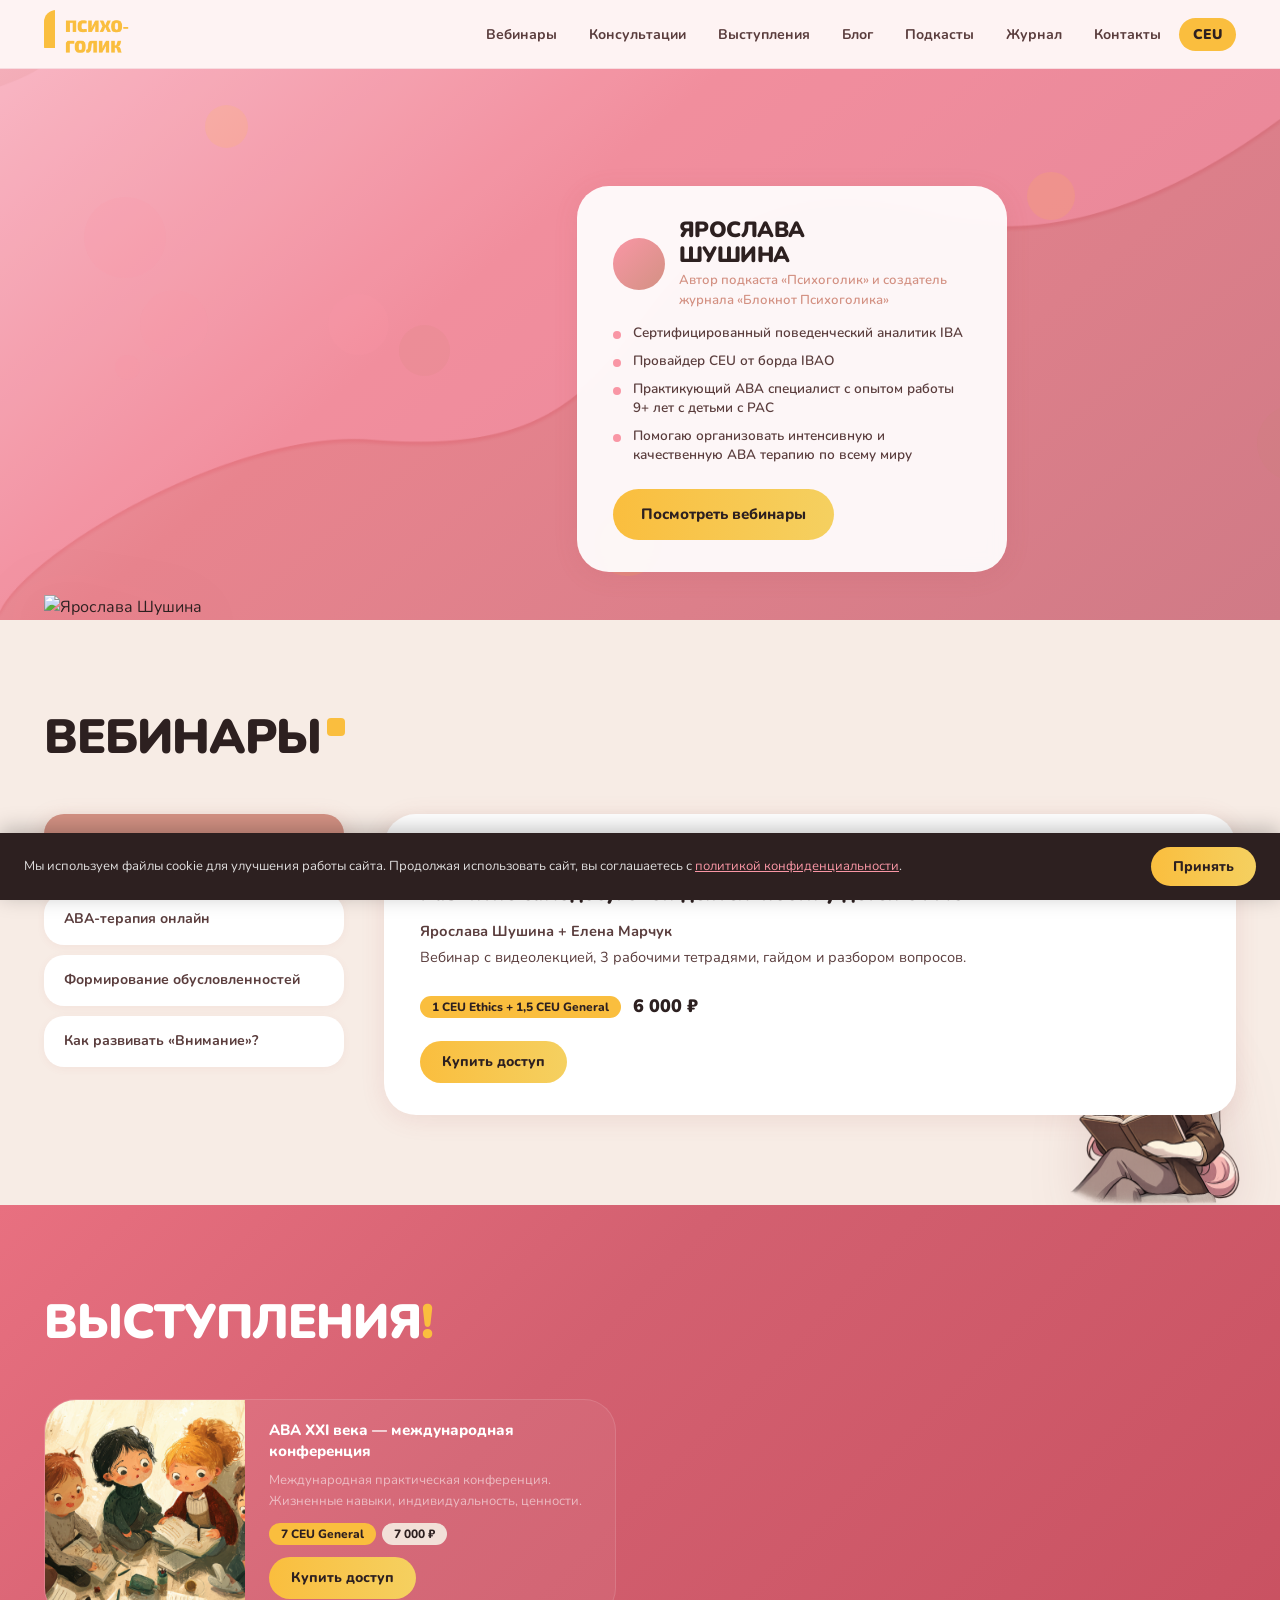
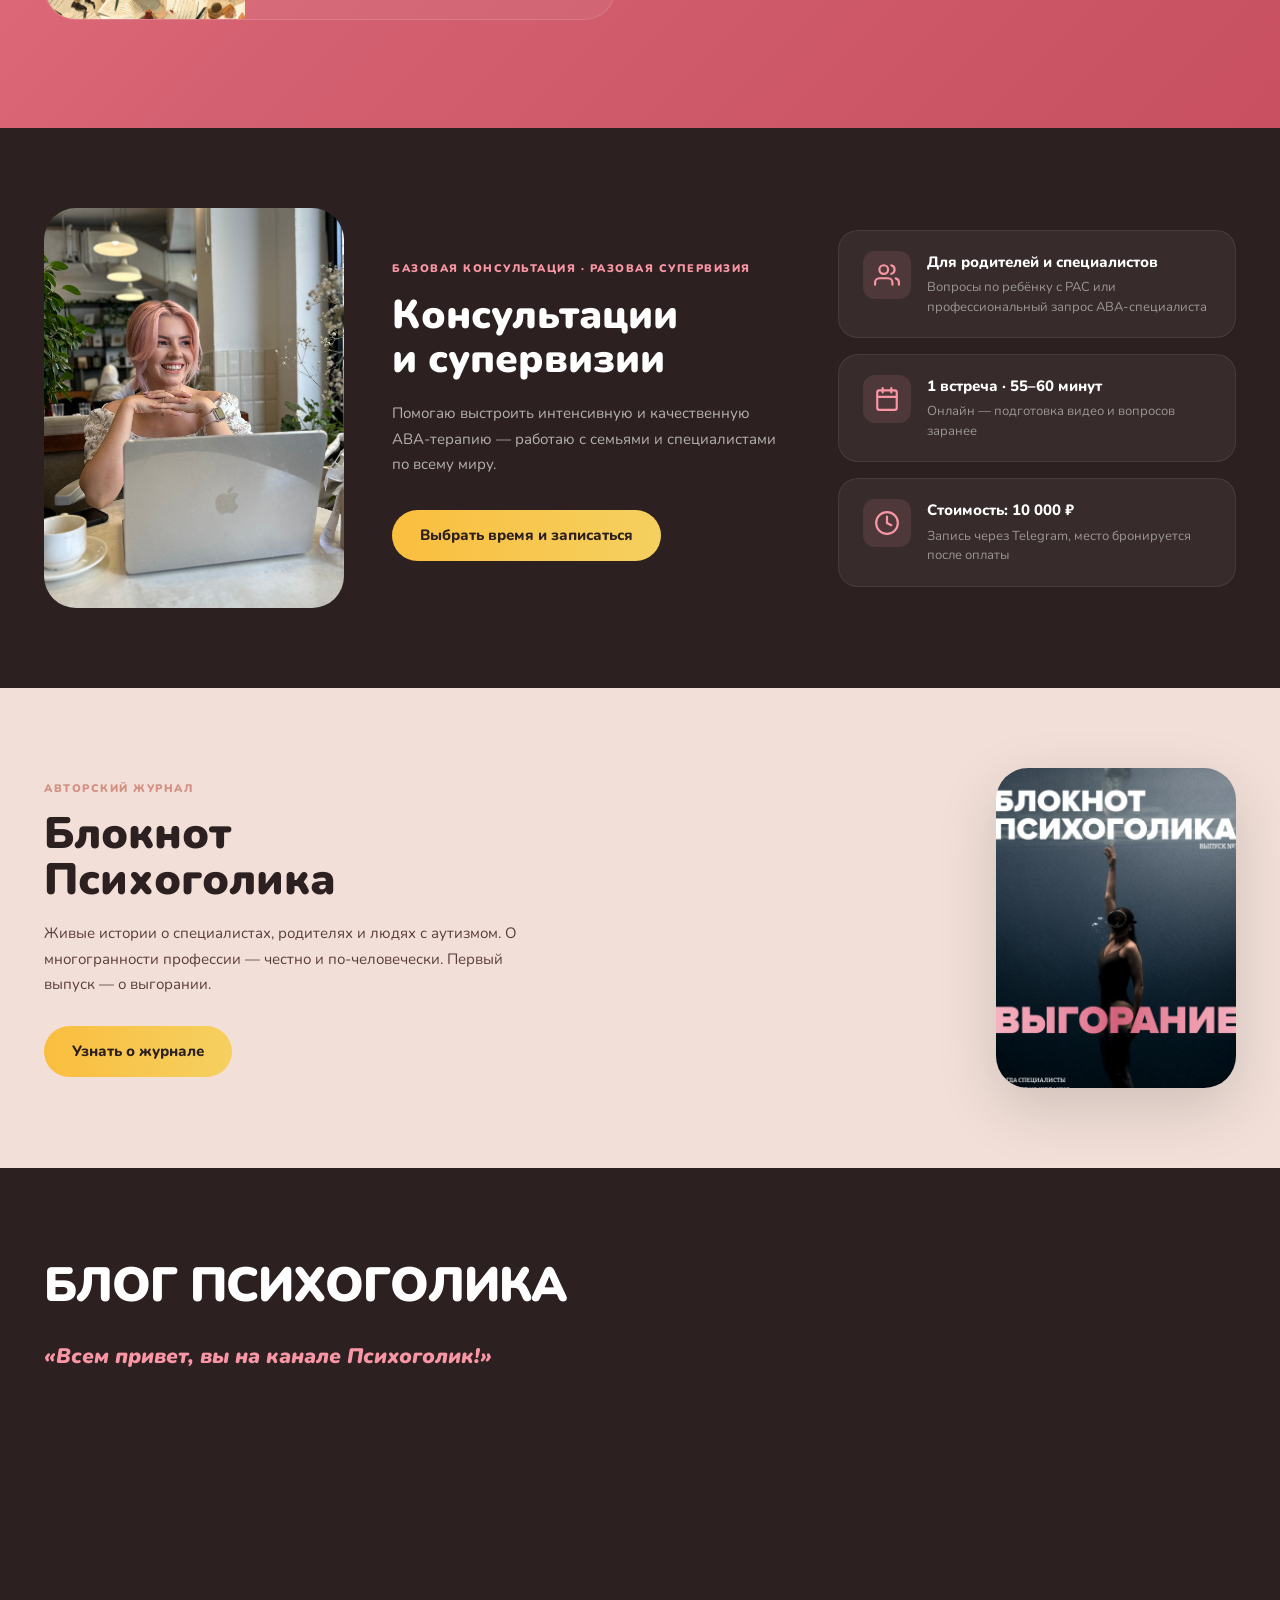
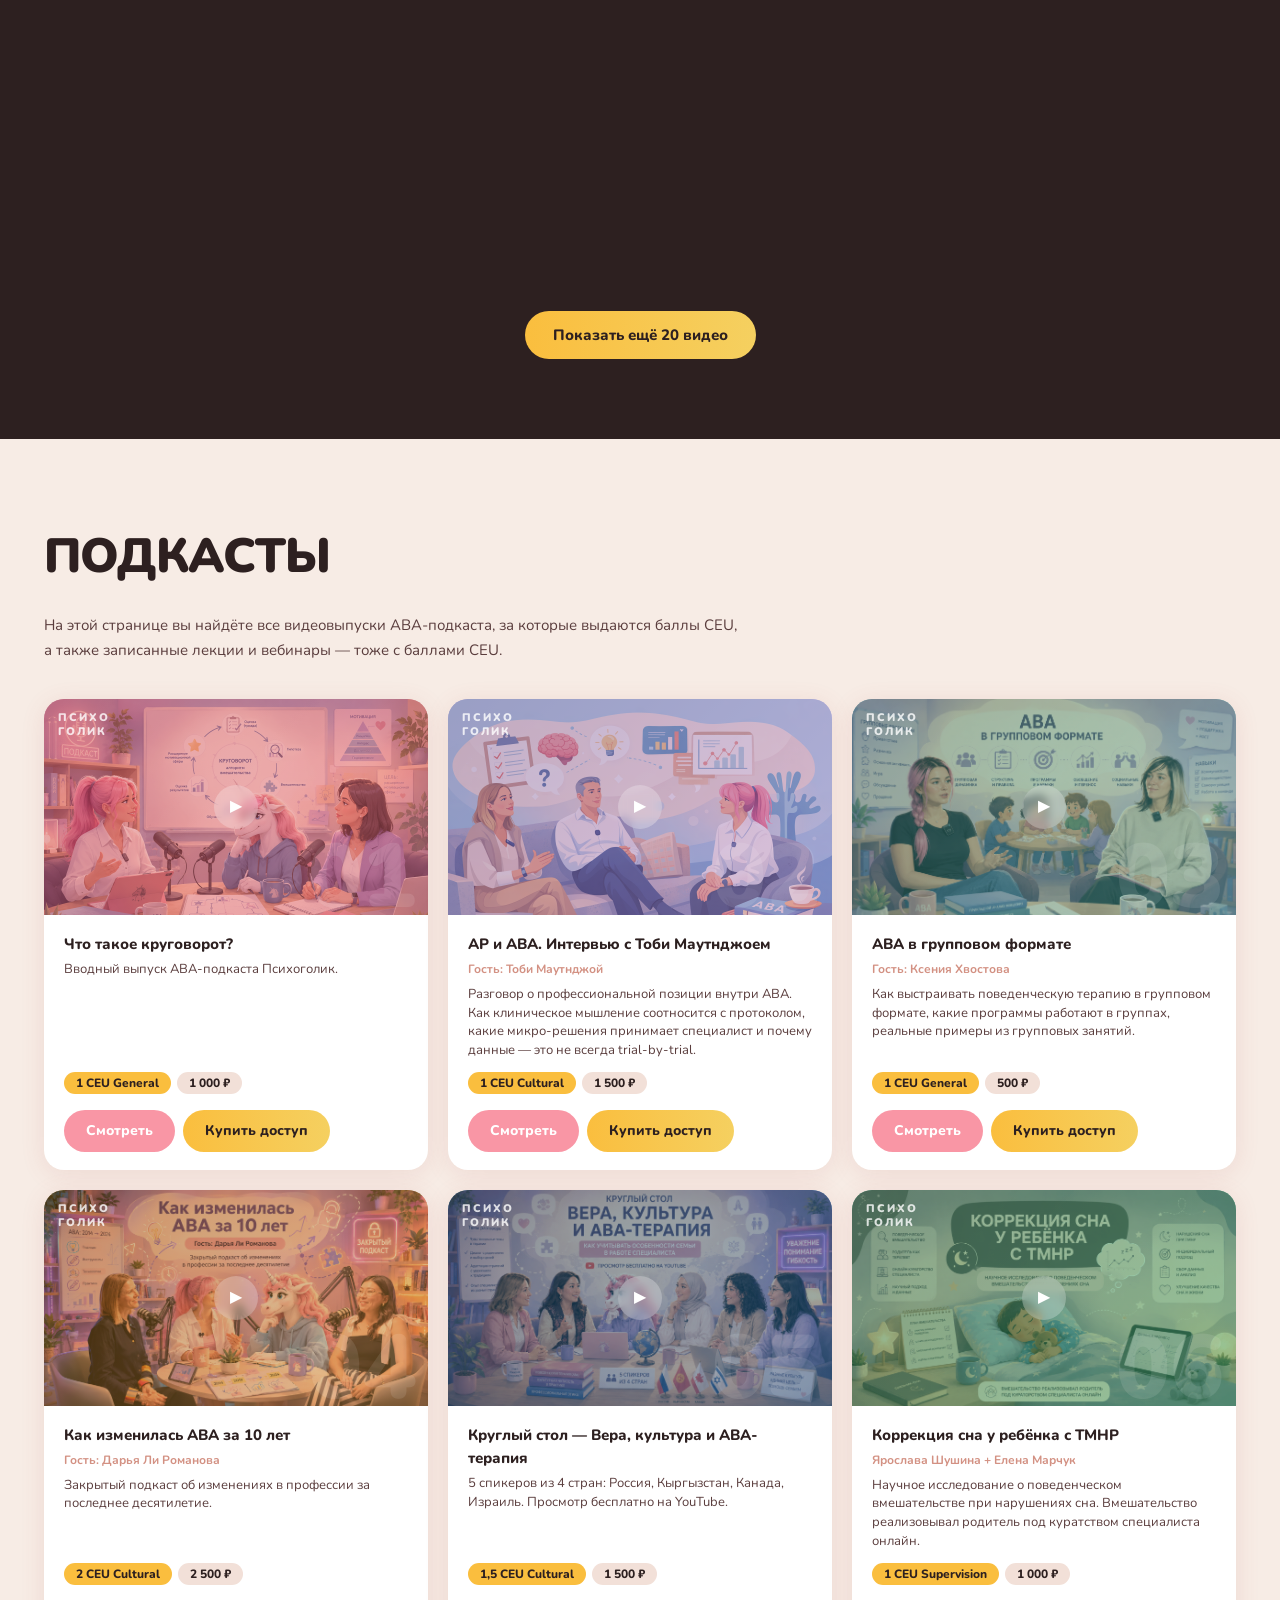
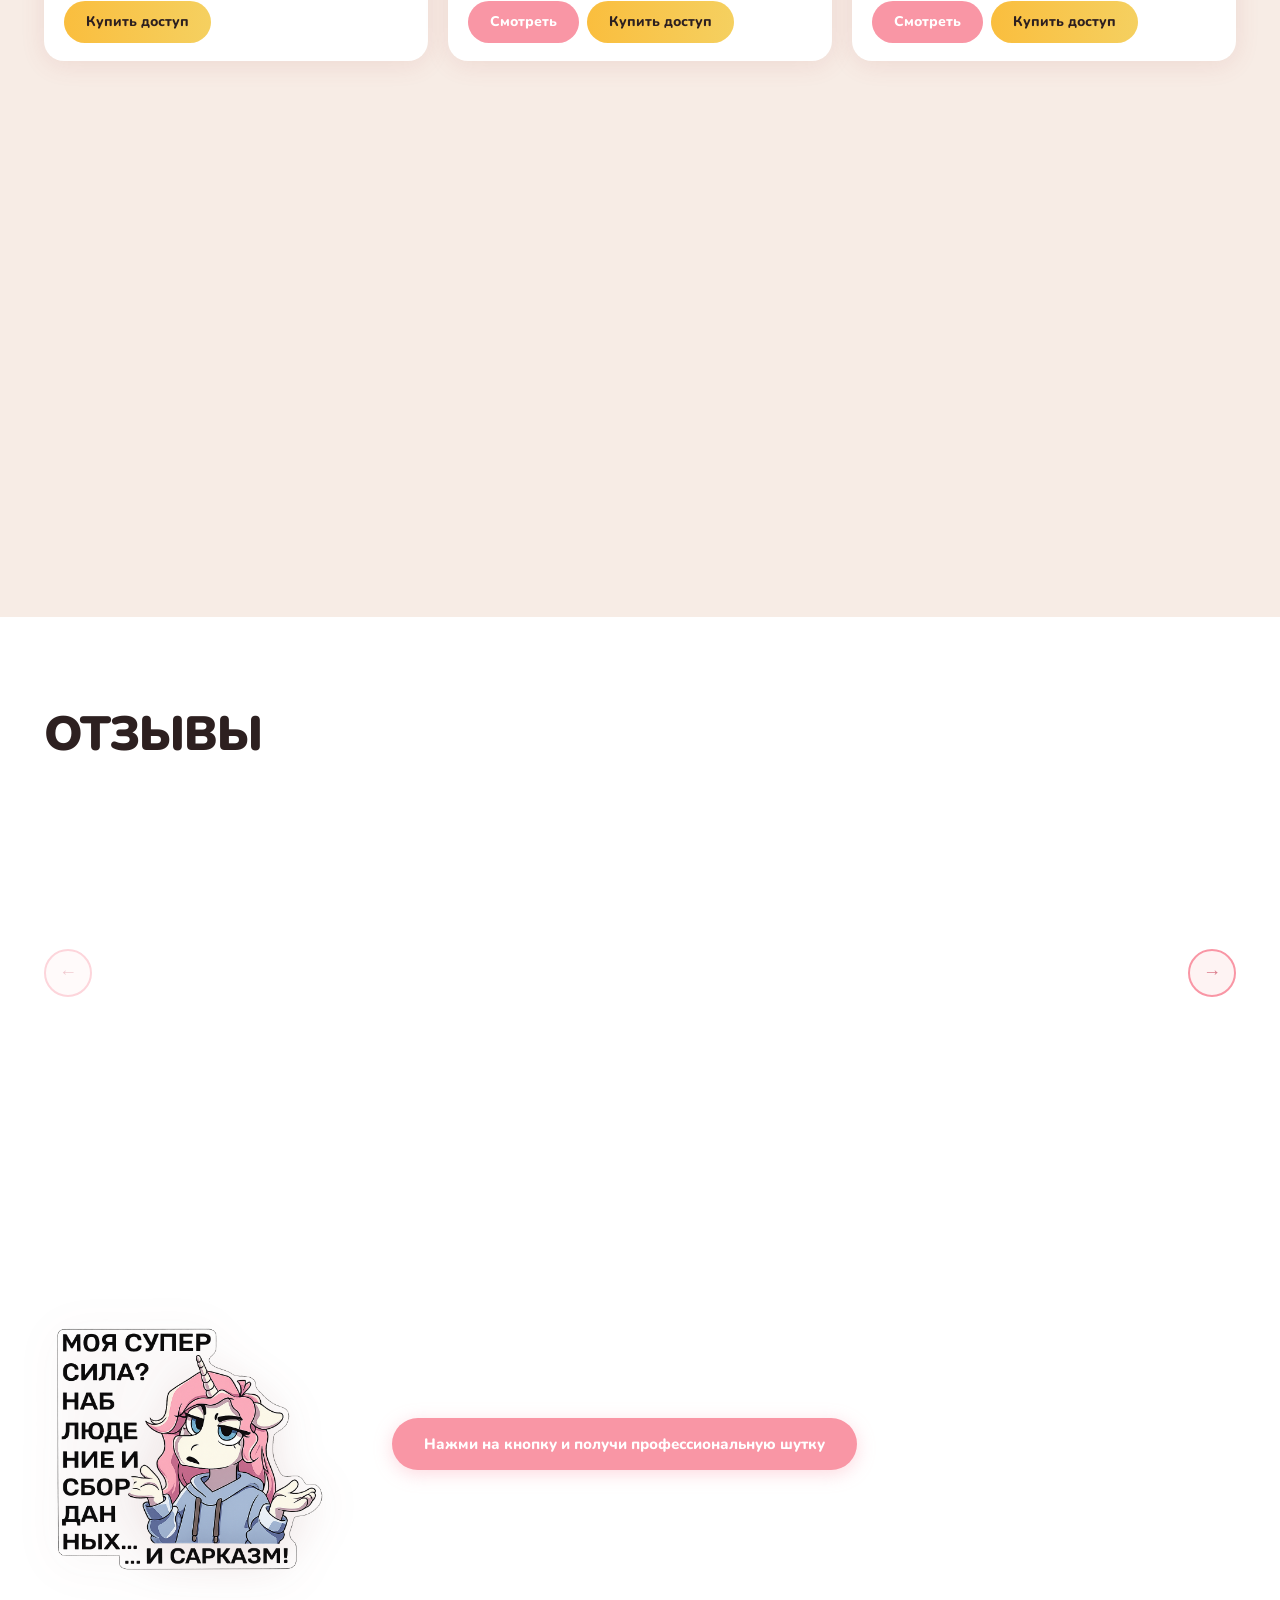
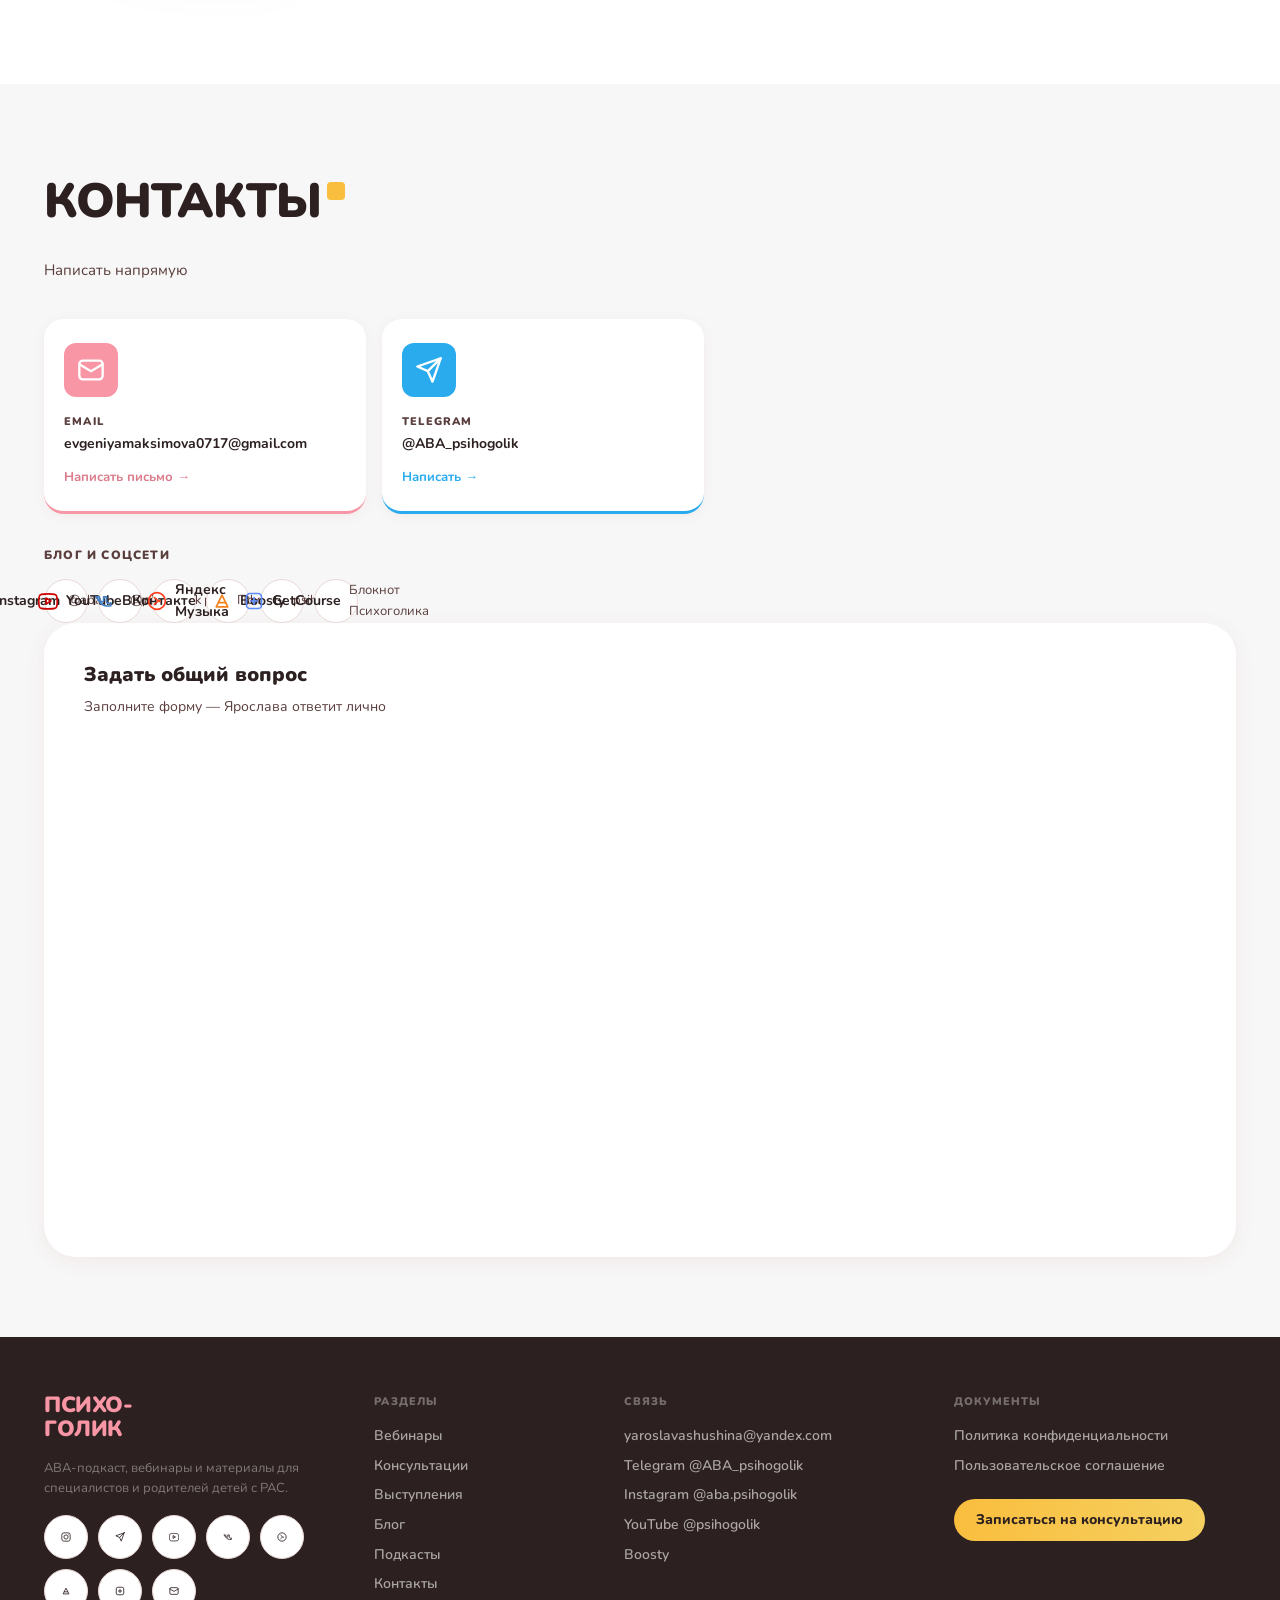
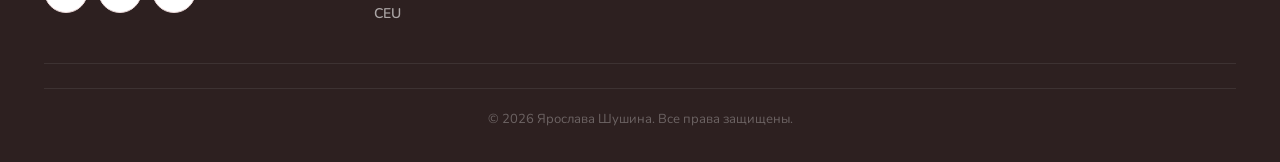
==== commit 3ef1fd7e: "Remove description text and videos from performances section, keep only conference card Co-Authored-" ====
--- a/index.html
+++ b/index.html
@@ -113,11 +113,6 @@
     <div class="container">
         <h2 class="section-title light">ВЫСТУПЛЕНИЯ<span class="exclaim">!</span></h2>
         <div class="performances-inner">
-            <div class="performances-text">
-                <p>К авторскому выступлению я детально изучаю выбранную тему и предоставляю ценную информацию об обучении или поведении. Я также узнаю всё о специфике работы участников и стараюсь сделать выступление максимально применимым к их работе.</p>
-                <p>Работаю с родителями детей с РАС, а также специалистами — провожу тренинги на конференциях и мастер-классы для АВА-терапевтов.</p>
-                <button class="btn-outline-light" id="invite-btn">Пригласить на выступление</button>
-            </div>
             <div class="conf-card-wrap">
                 <a href="https://psihogolik.getcourse.ru/aba_con_2026" target="_blank" class="conf-card">
                     <div class="conf-card-img">
@@ -132,37 +127,6 @@
                         </div>
                         <span class="btn-yellow small" style="display:inline-block">Купить доступ</span>
                     </div>
-                </a>
-            </div>
-
-            <div class="videos-grid">
-                <a href="https://www.youtube.com/watch?v=tEwyPSkH2hs" target="_blank" class="video-card">
-                    <div class="video-thumb">
-                        <img src="https://img.youtube.com/vi/tEwyPSkH2hs/hqdefault.jpg" alt="Путь АВА" loading="lazy">
-                        <div class="yt-play"><div class="yt-play-icon">&#9654;</div></div>
-                    </div>
-                    <div class="yt-info"><p class="yt-title">Ярослава — Путь АВА: от и до</p></div>
-                </a>
-                <a href="https://www.youtube.com/watch?v=tulGEybYDP8" target="_blank" class="video-card">
-                    <div class="video-thumb">
-                        <img src="https://img.youtube.com/vi/tulGEybYDP8/hqdefault.jpg" alt="Развитие вербального поведения" loading="lazy">
-                        <div class="yt-play"><div class="yt-play-icon">&#9654;</div></div>
-                    </div>
-                    <div class="yt-info"><p class="yt-title">Развитие вербального поведения у людей с аутизмом</p></div>
-                </a>
-                <a href="https://www.youtube.com/watch?v=tT-9wnKb7nA" target="_blank" class="video-card">
-                    <div class="video-thumb">
-                        <img src="https://img.youtube.com/vi/tT-9wnKb7nA/hqdefault.jpg" alt="Круглый стол" loading="lazy">
-                        <div class="yt-play"><div class="yt-play-icon">&#9654;</div></div>
-                    </div>
-                    <div class="yt-info"><p class="yt-title">Круглый стол — Вера, культура и АВА-терапия</p></div>
-                </a>
-                <a href="https://www.youtube.com/watch?v=oWKhp_tWp9M" target="_blank" class="video-card">
-                    <div class="video-thumb">
-                        <img src="https://img.youtube.com/vi/oWKhp_tWp9M/hqdefault.jpg" alt="АВА для всех" loading="lazy">
-                        <div class="yt-play"><div class="yt-play-icon">&#9654;</div></div>
-                    </div>
-                    <div class="yt-info"><p class="yt-title">АВА для всех: как прикладной анализ изменил нашу жизнь</p></div>
                 </a>
             </div>
         </div>
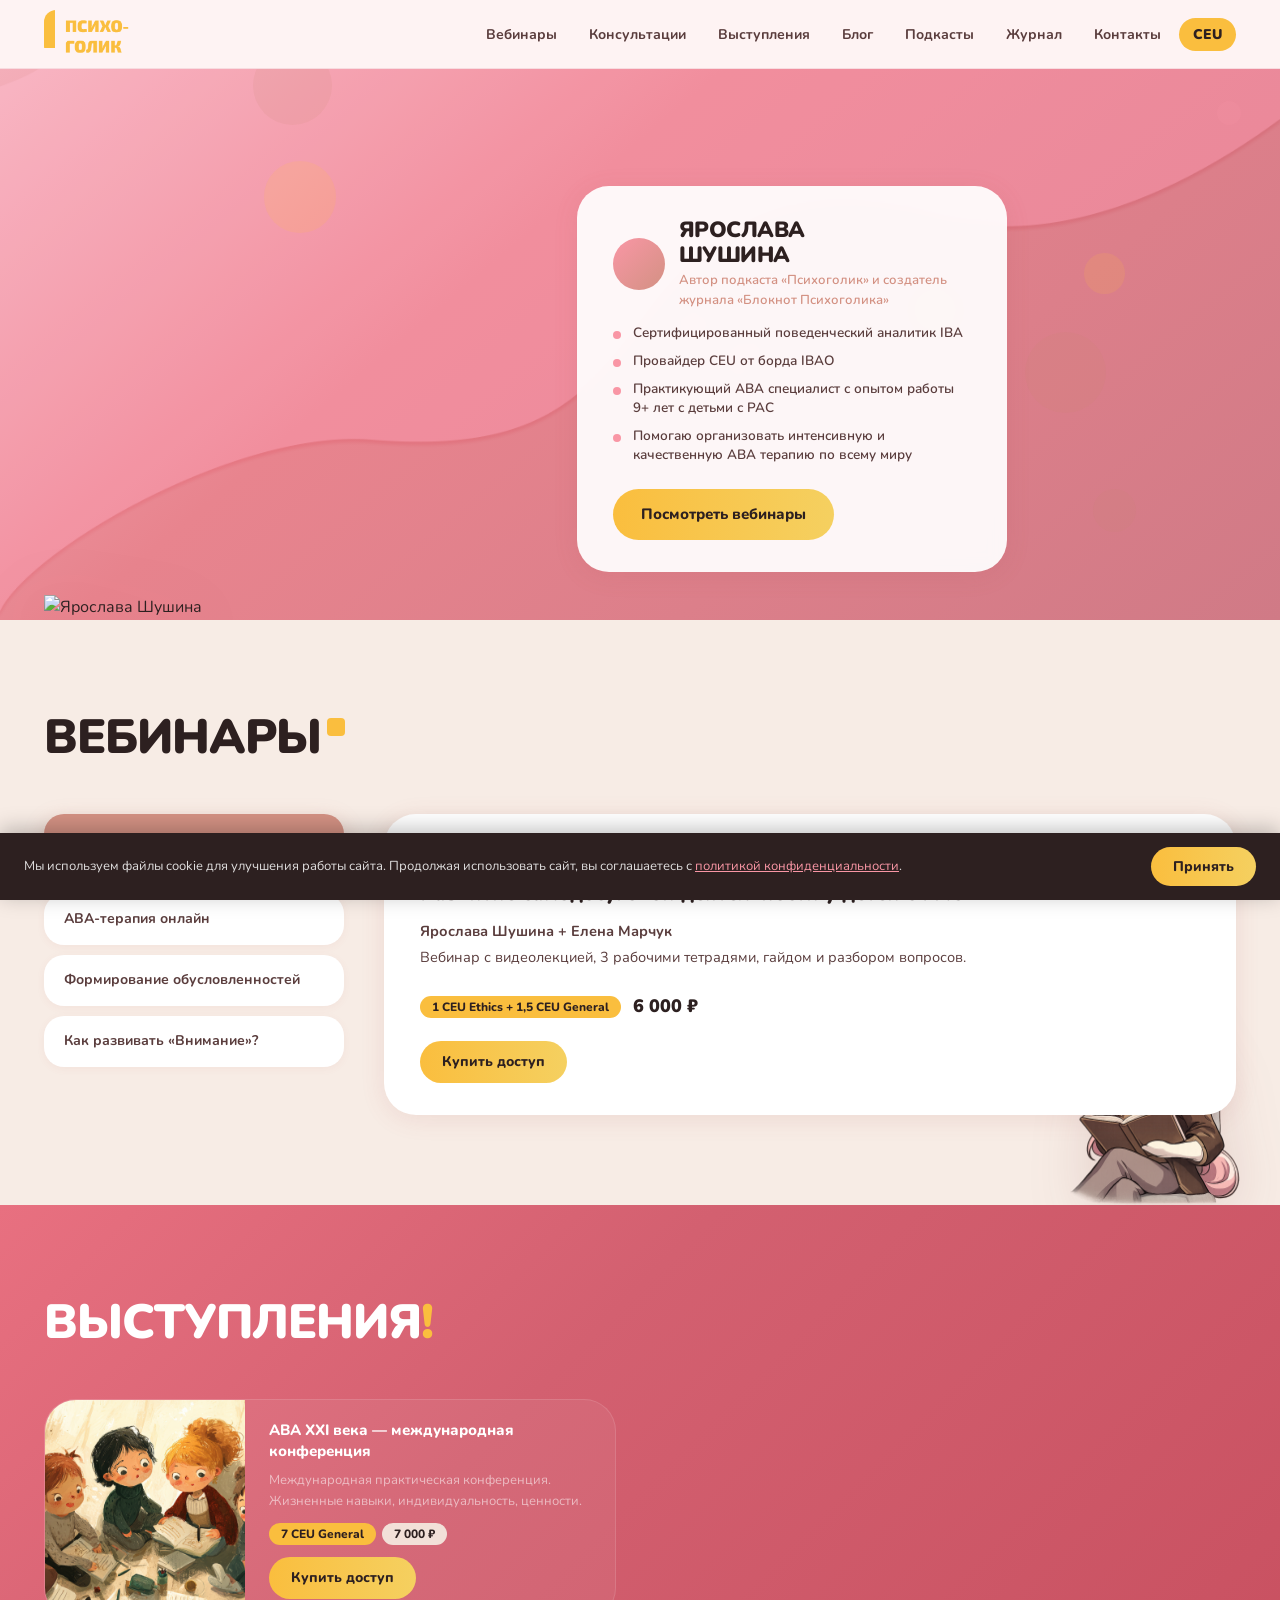
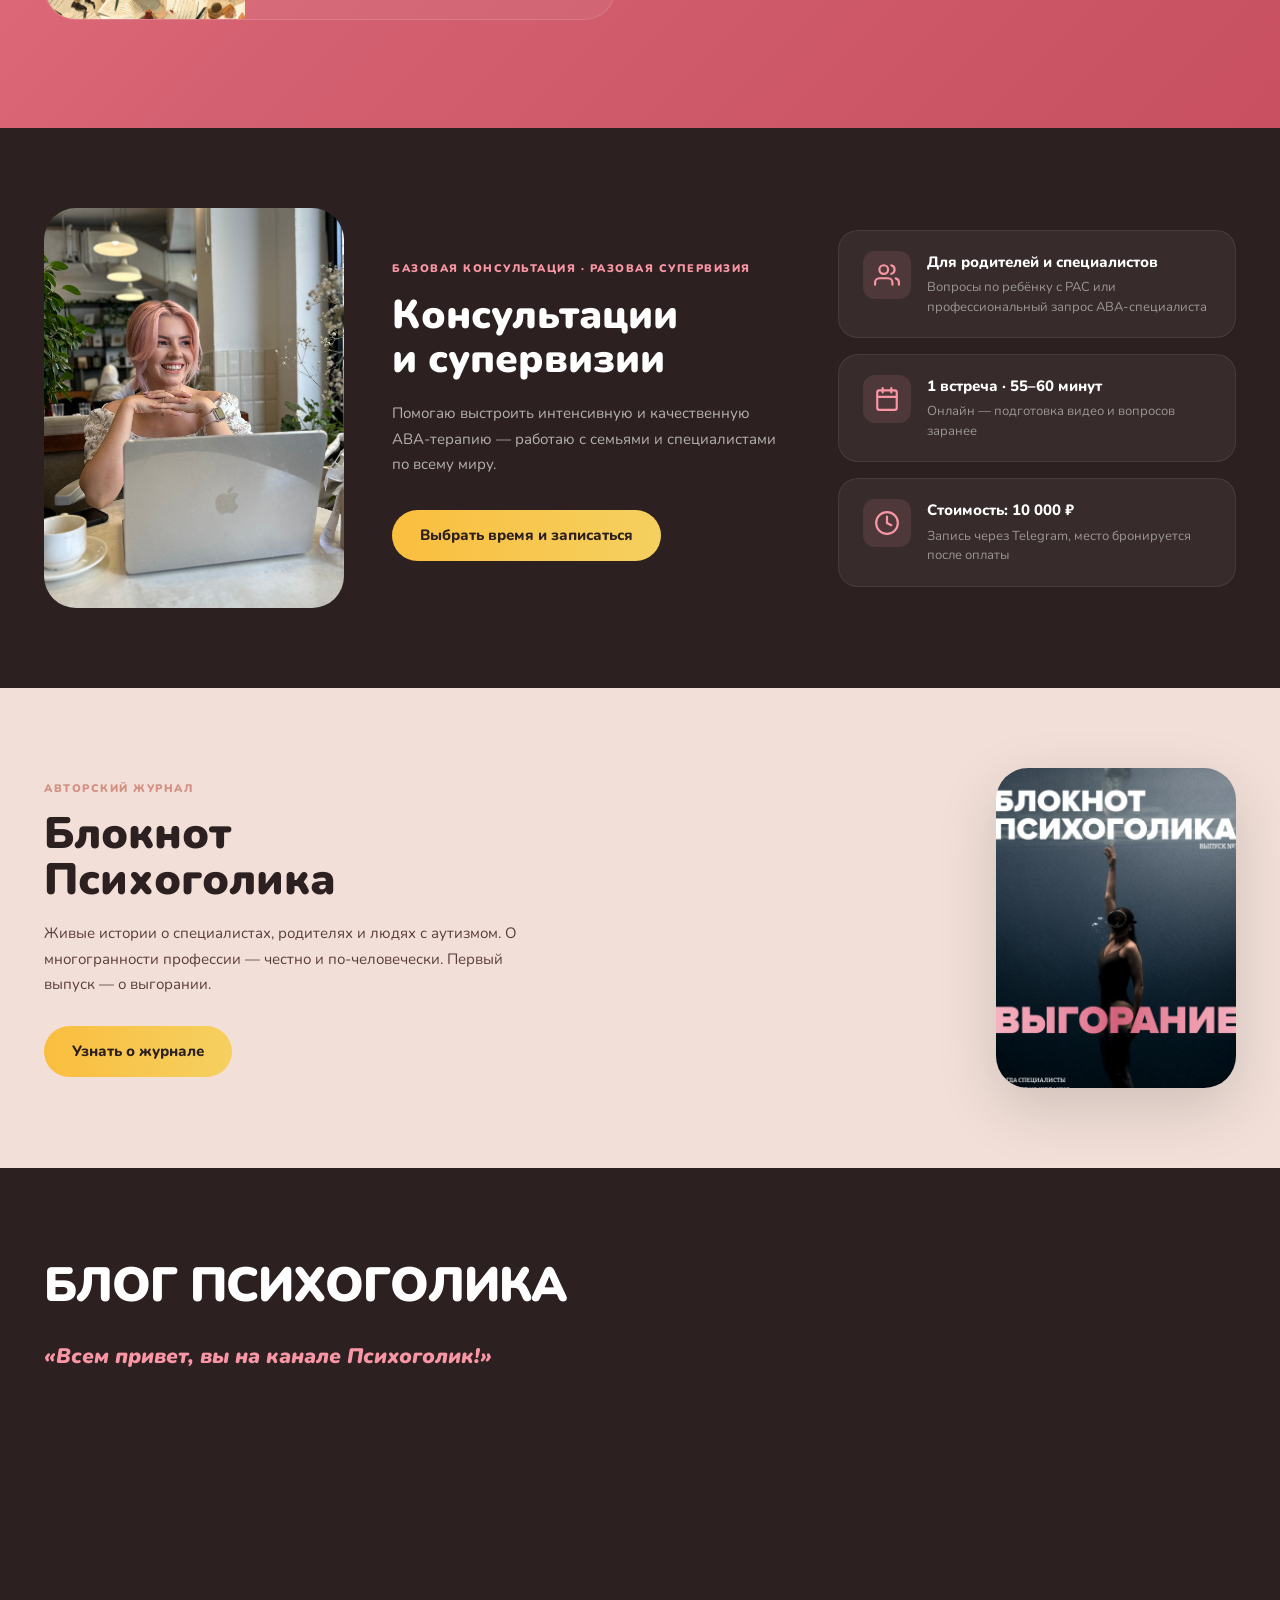
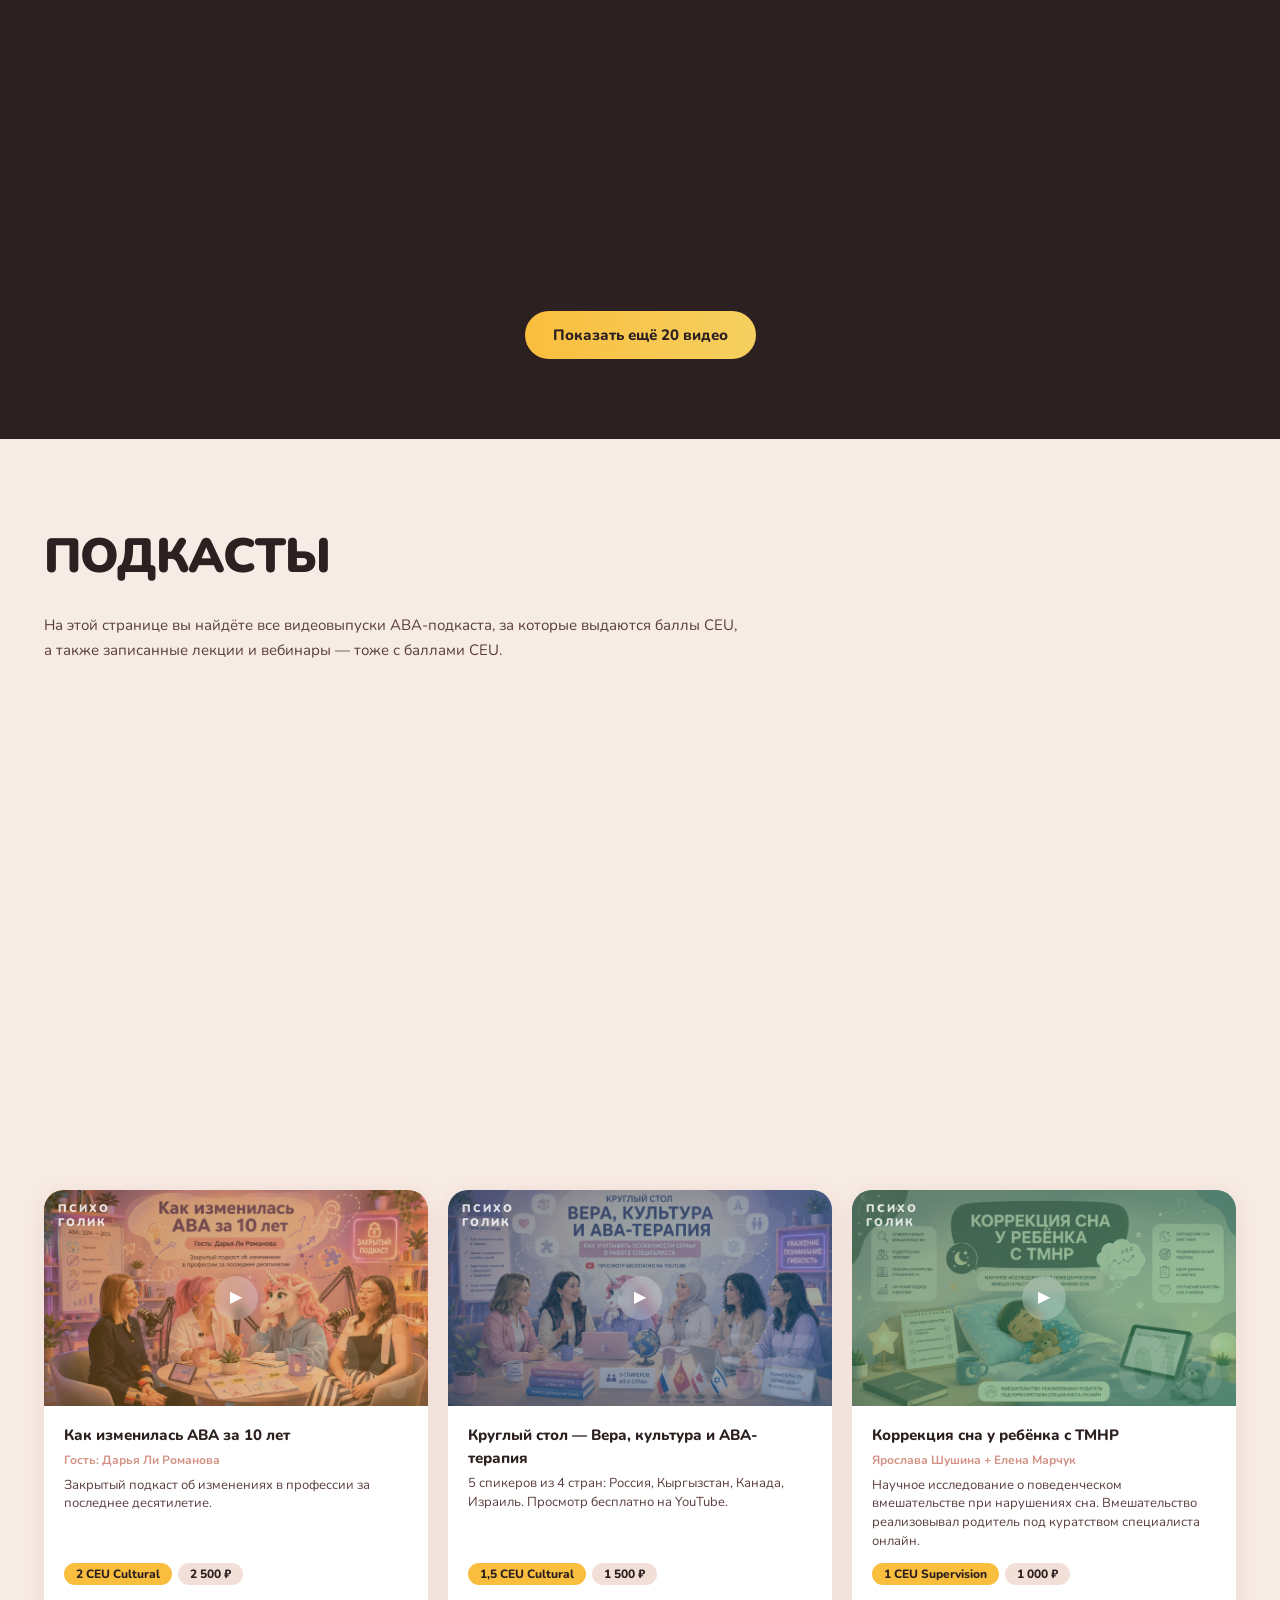
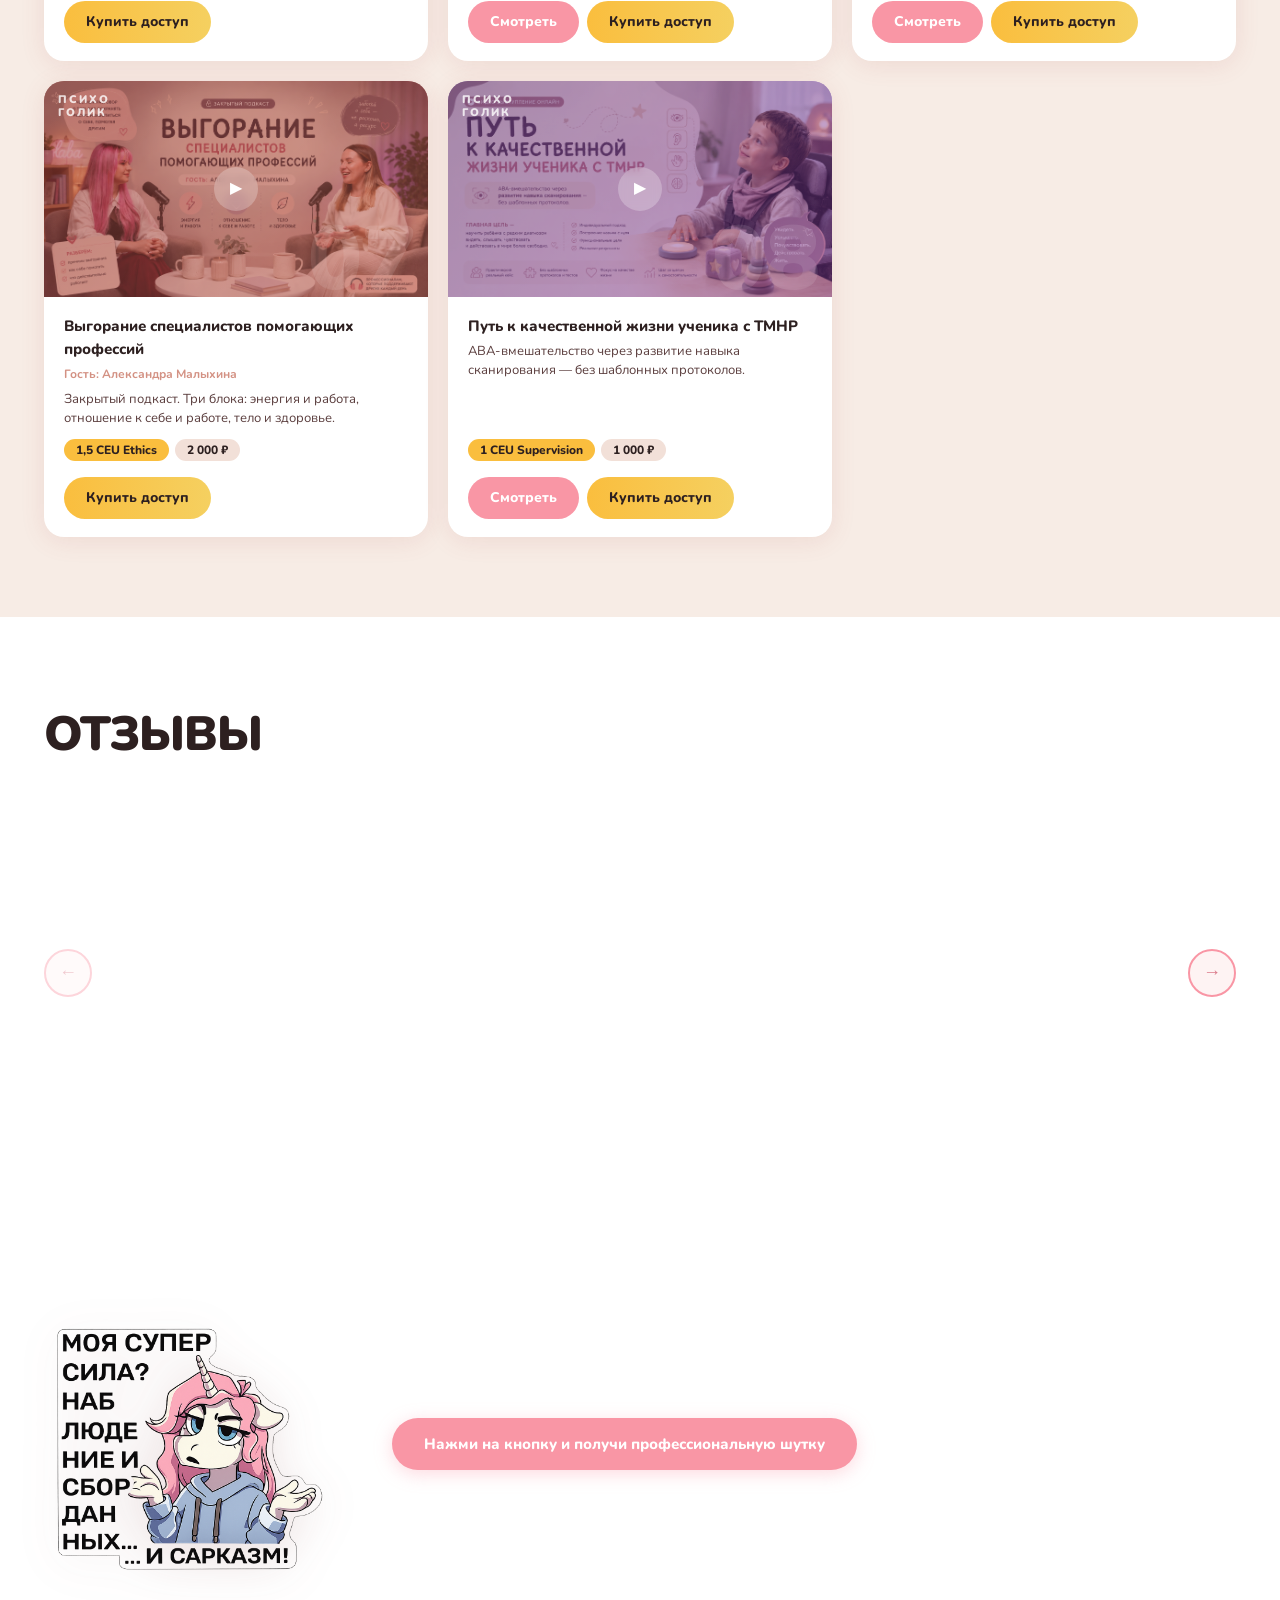
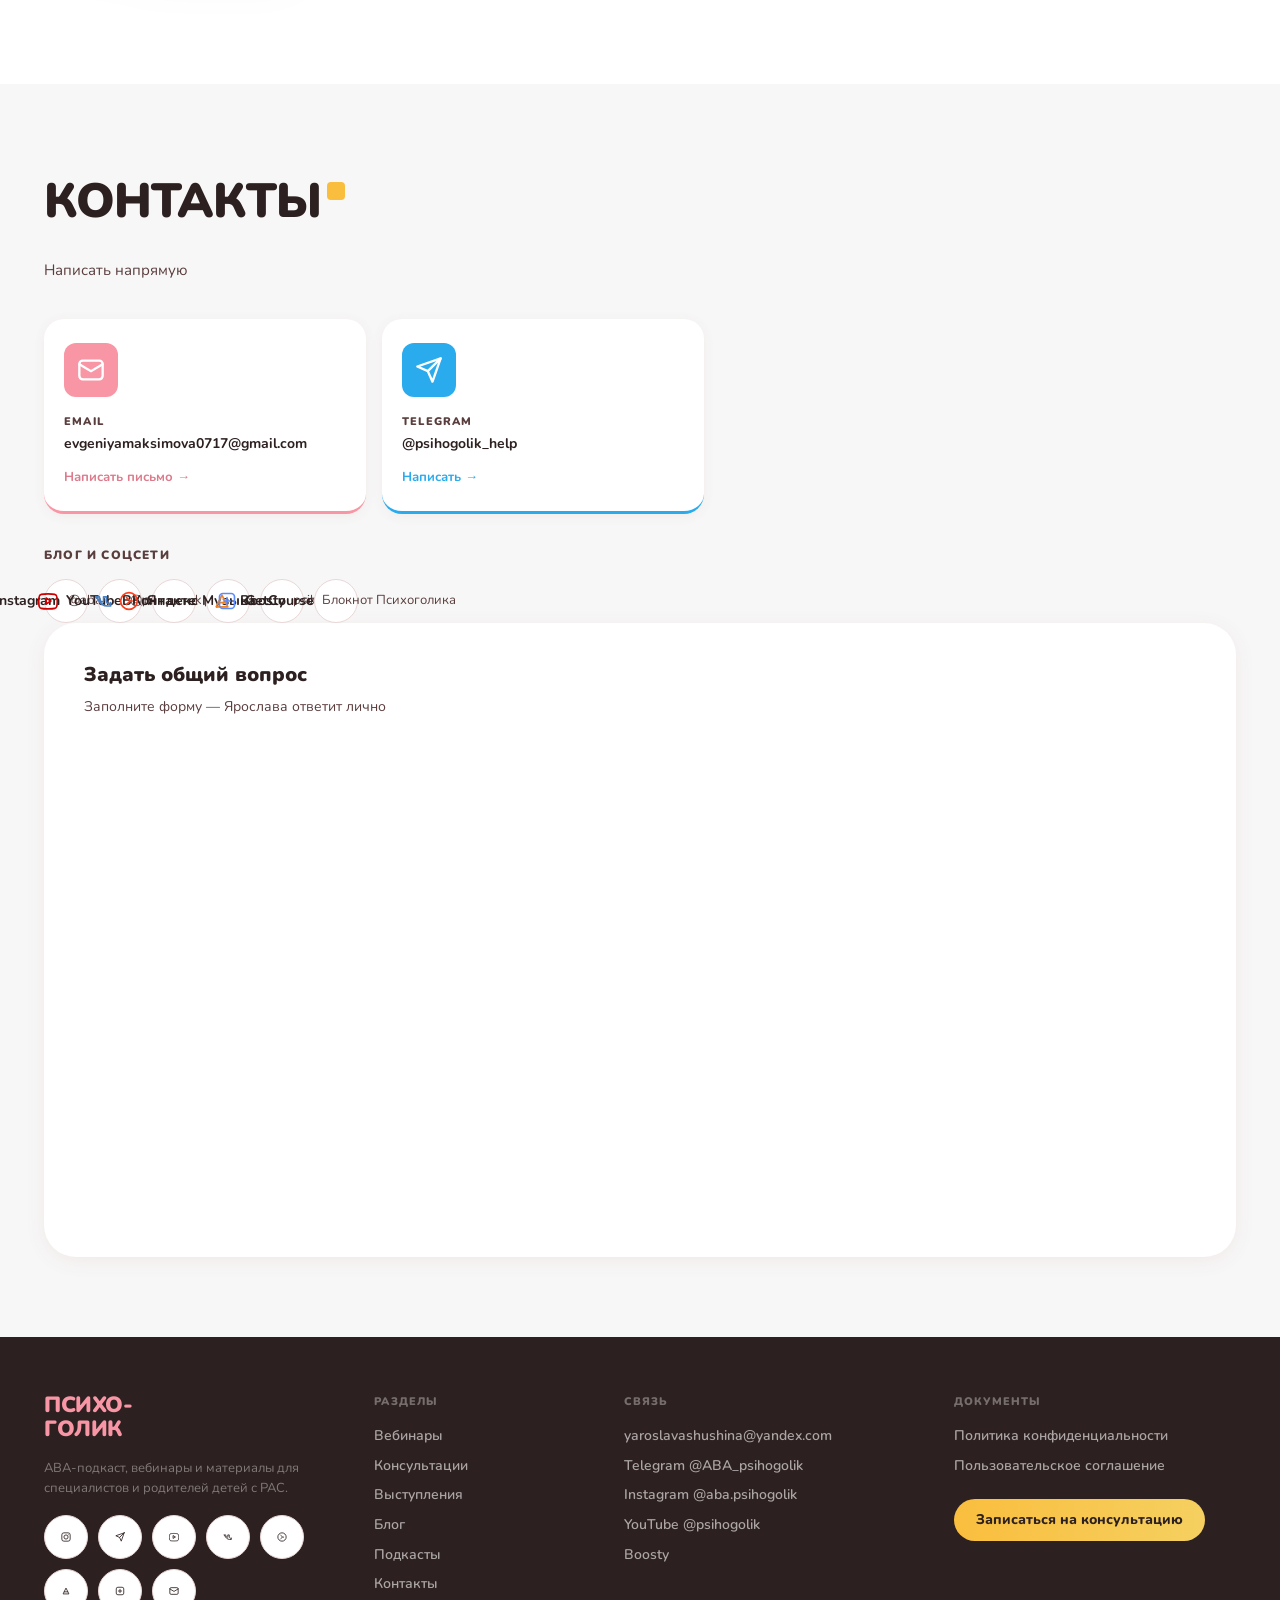
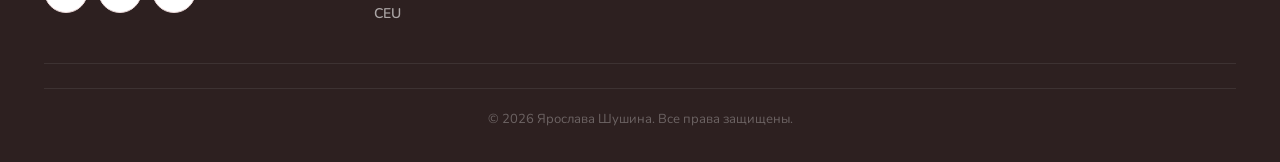
==== commit 7845ece5: "Fix social links layout (nowrap + no-shrink) and update Telegram to @psihogolik_help Co-Authored-By:" ====
--- a/index.html
+++ b/index.html
@@ -719,7 +719,7 @@
             </a>
 
             <!-- Telegram -->
-            <a href="https://t.me/ABA_psihogolik" target="_blank" rel="noopener" class="contact-card contact-card--telegram">
+            <a href="https://t.me/psihogolik_help" target="_blank" rel="noopener" class="contact-card contact-card--telegram">
                 <div class="contact-card-icon">
                     <svg width="28" height="28" viewBox="0 0 24 24" fill="none">
                         <path d="M22 2L11 13" stroke="currentColor" stroke-width="2" stroke-linecap="round" stroke-linejoin="round"/>
@@ -728,7 +728,7 @@
                 </div>
                 <div class="contact-card-body">
                     <span class="contact-platform">Telegram</span>
-                    <span class="contact-handle">@ABA_psihogolik</span>
+                    <span class="contact-handle">@psihogolik_help</span>
                     <span class="contact-action">Написать →</span>
                 </div>
             </a>
--- a/style.css
+++ b/style.css
@@ -2040,6 +2040,8 @@
     text-decoration: none;
     color: var(--text-dark);
     font-size: 14px;
+    white-space: nowrap;
+    flex-shrink: 0;
     transition: border-color .2s, background .2s, transform .15s;
 }
 .social-link:hover {
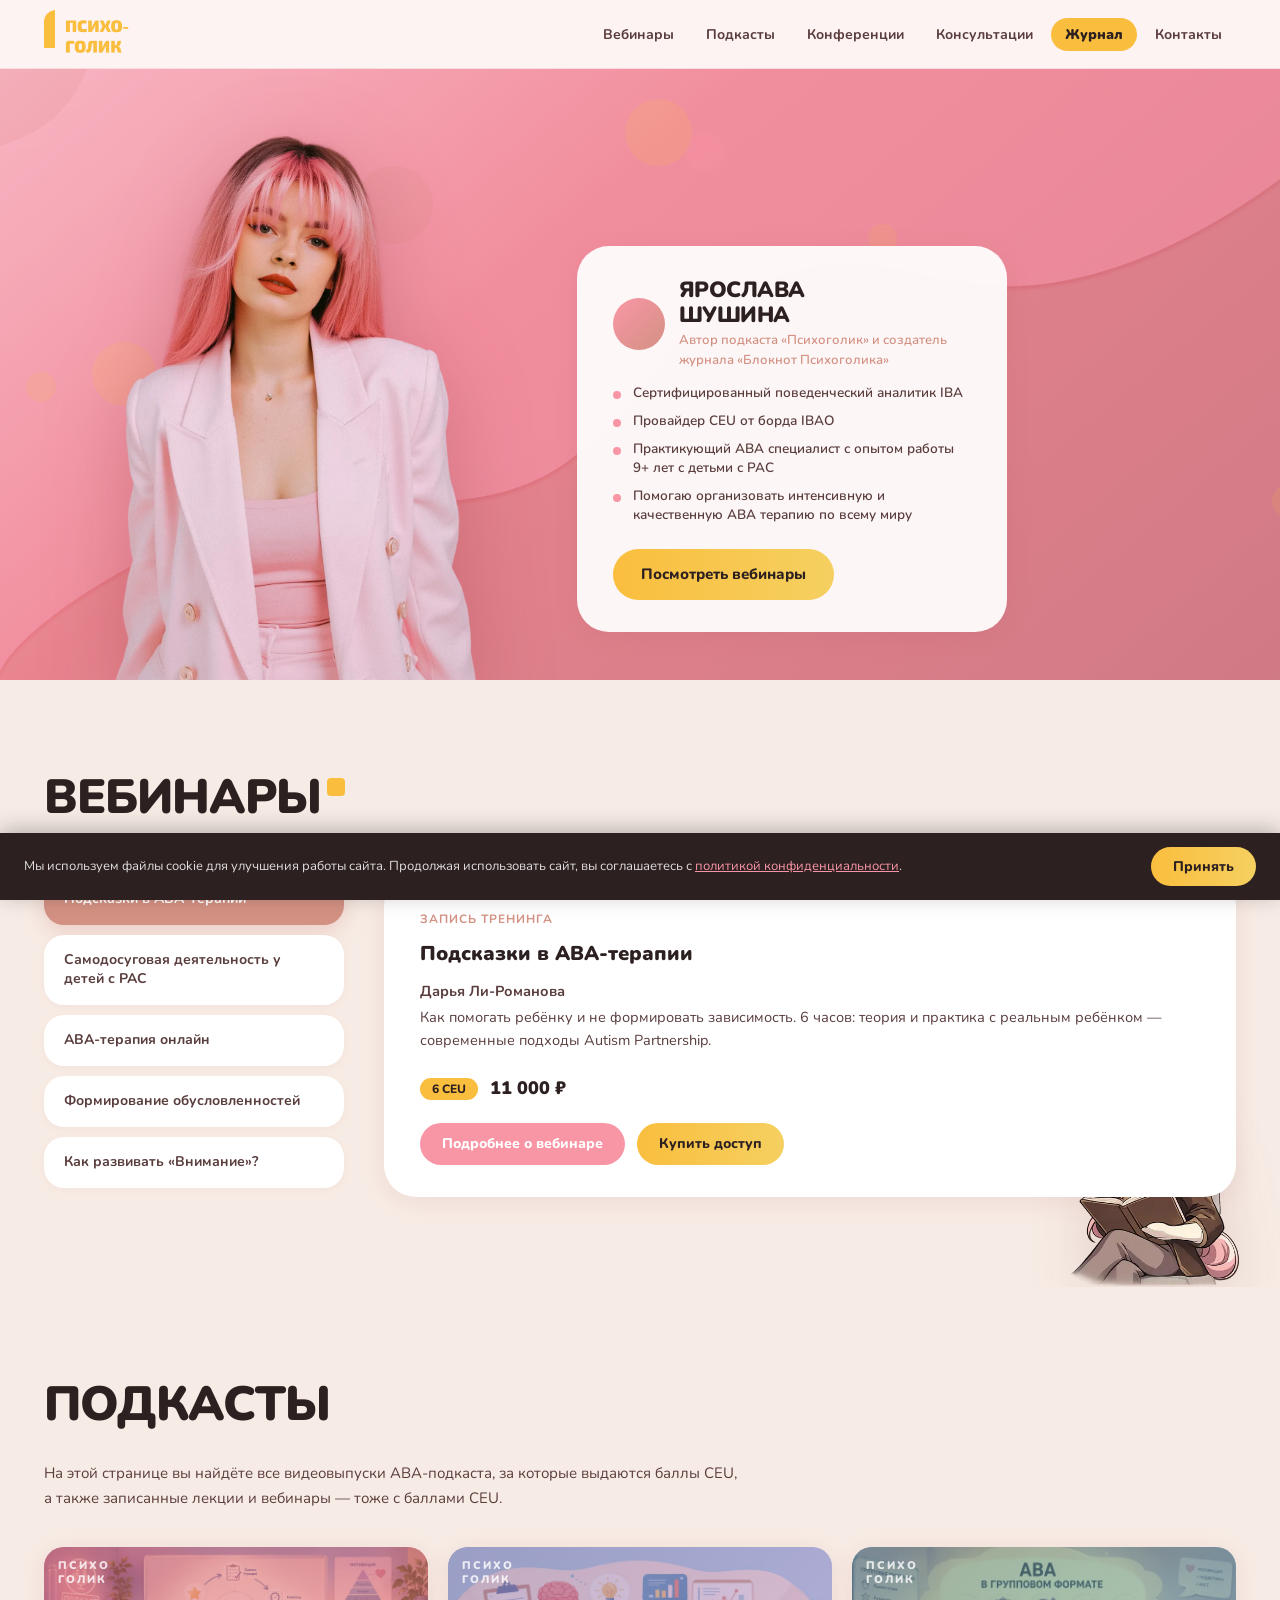
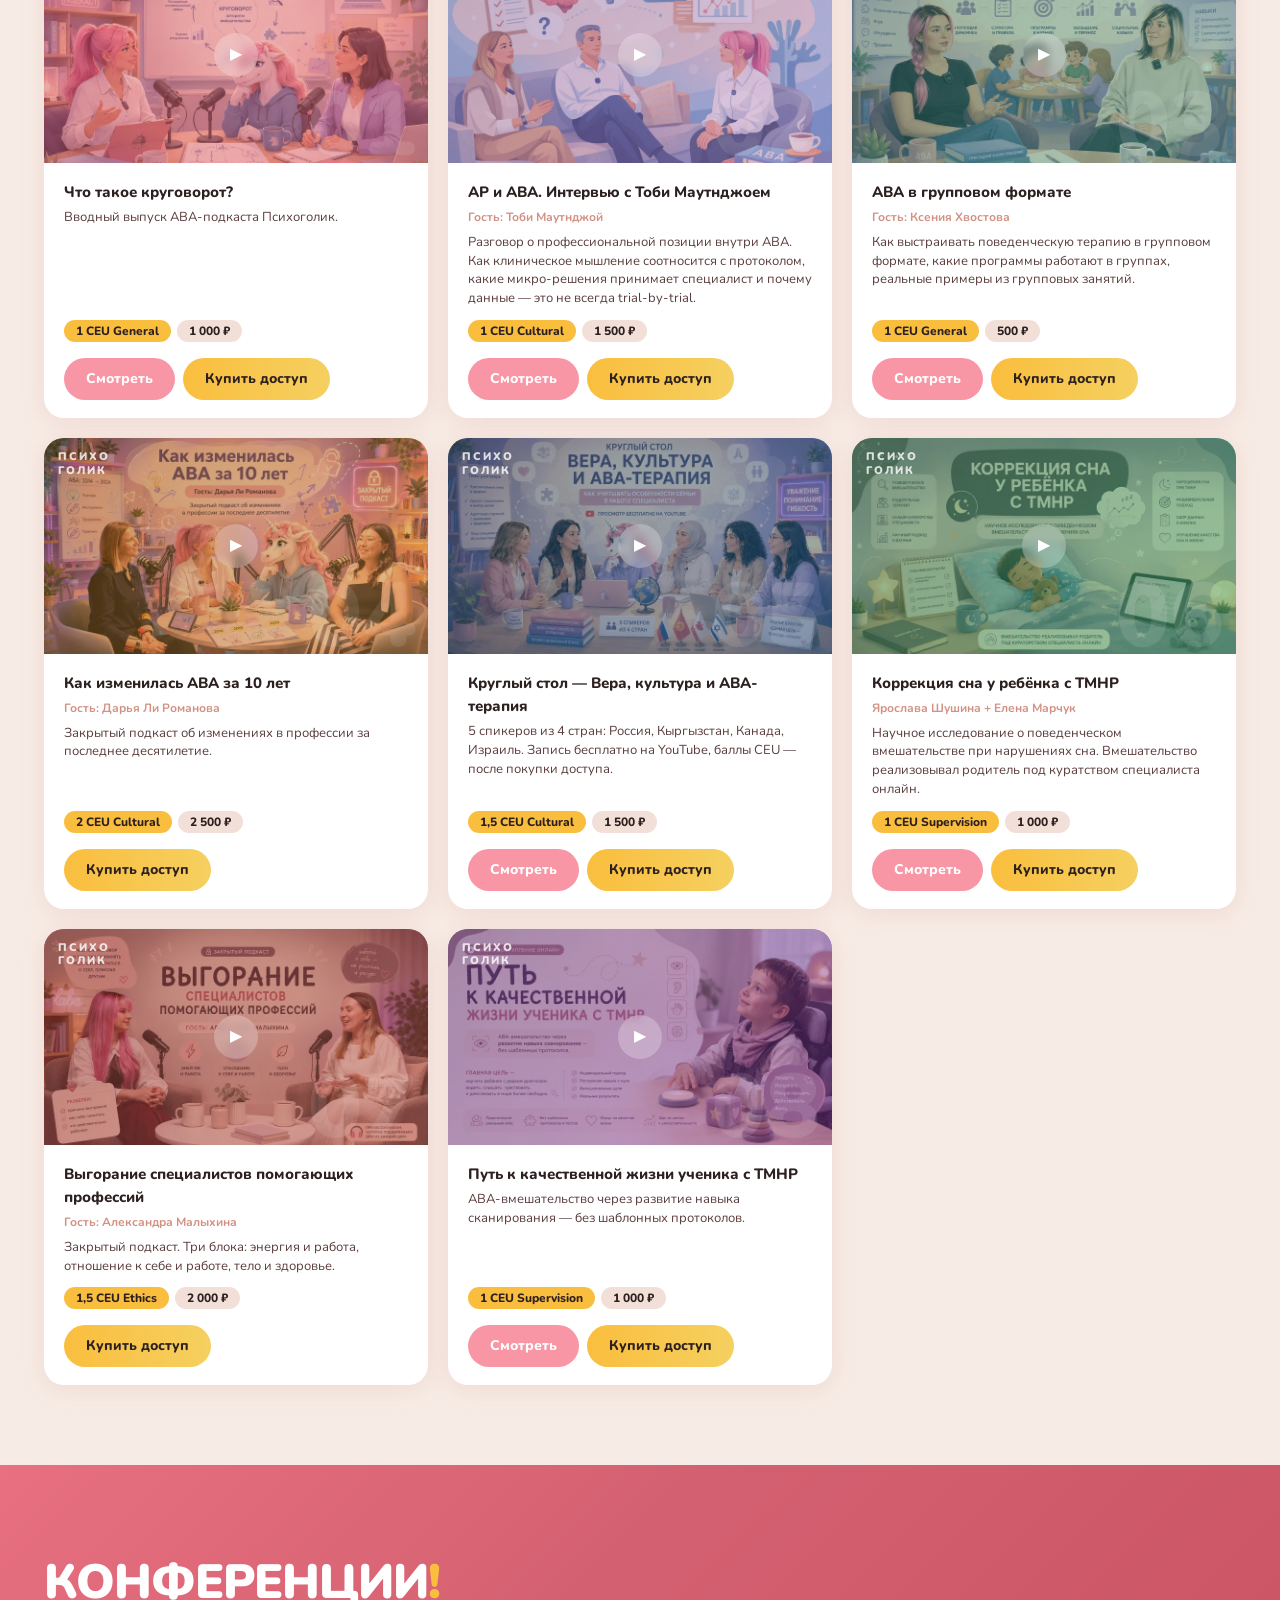
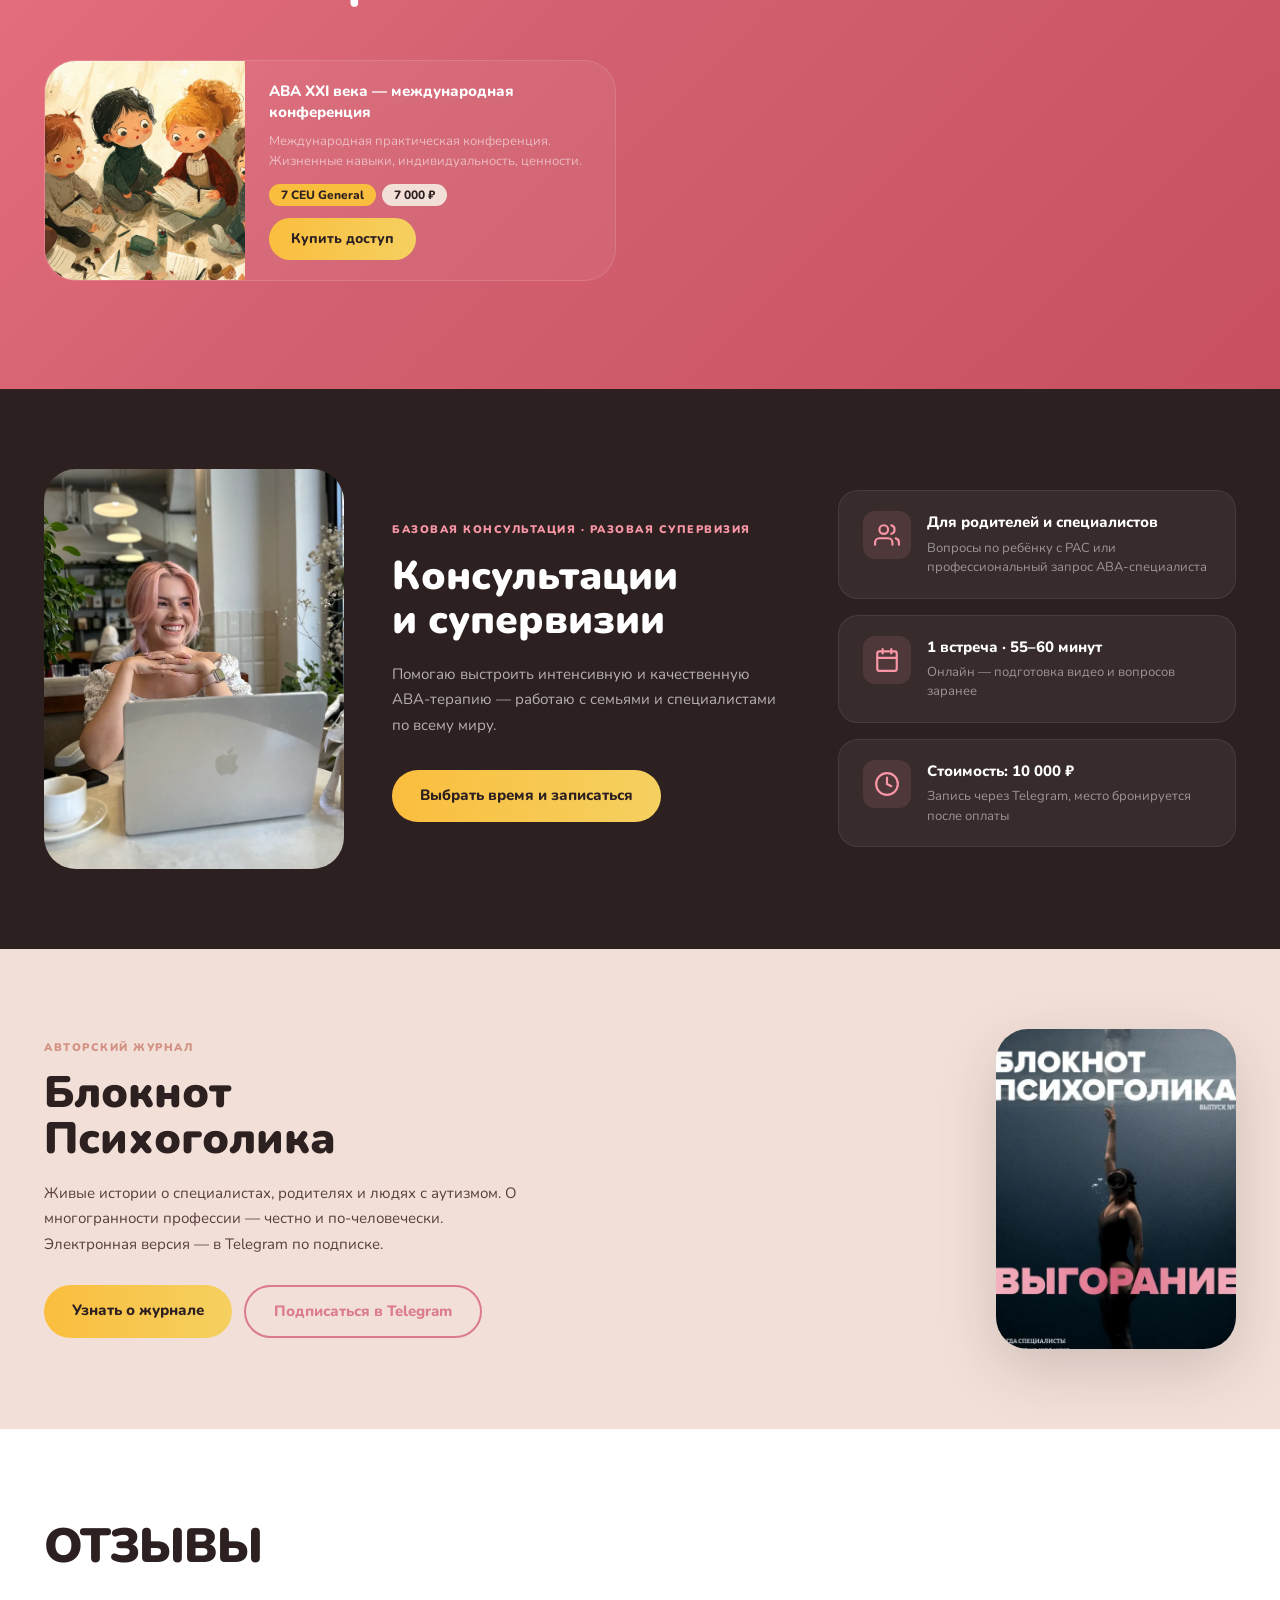
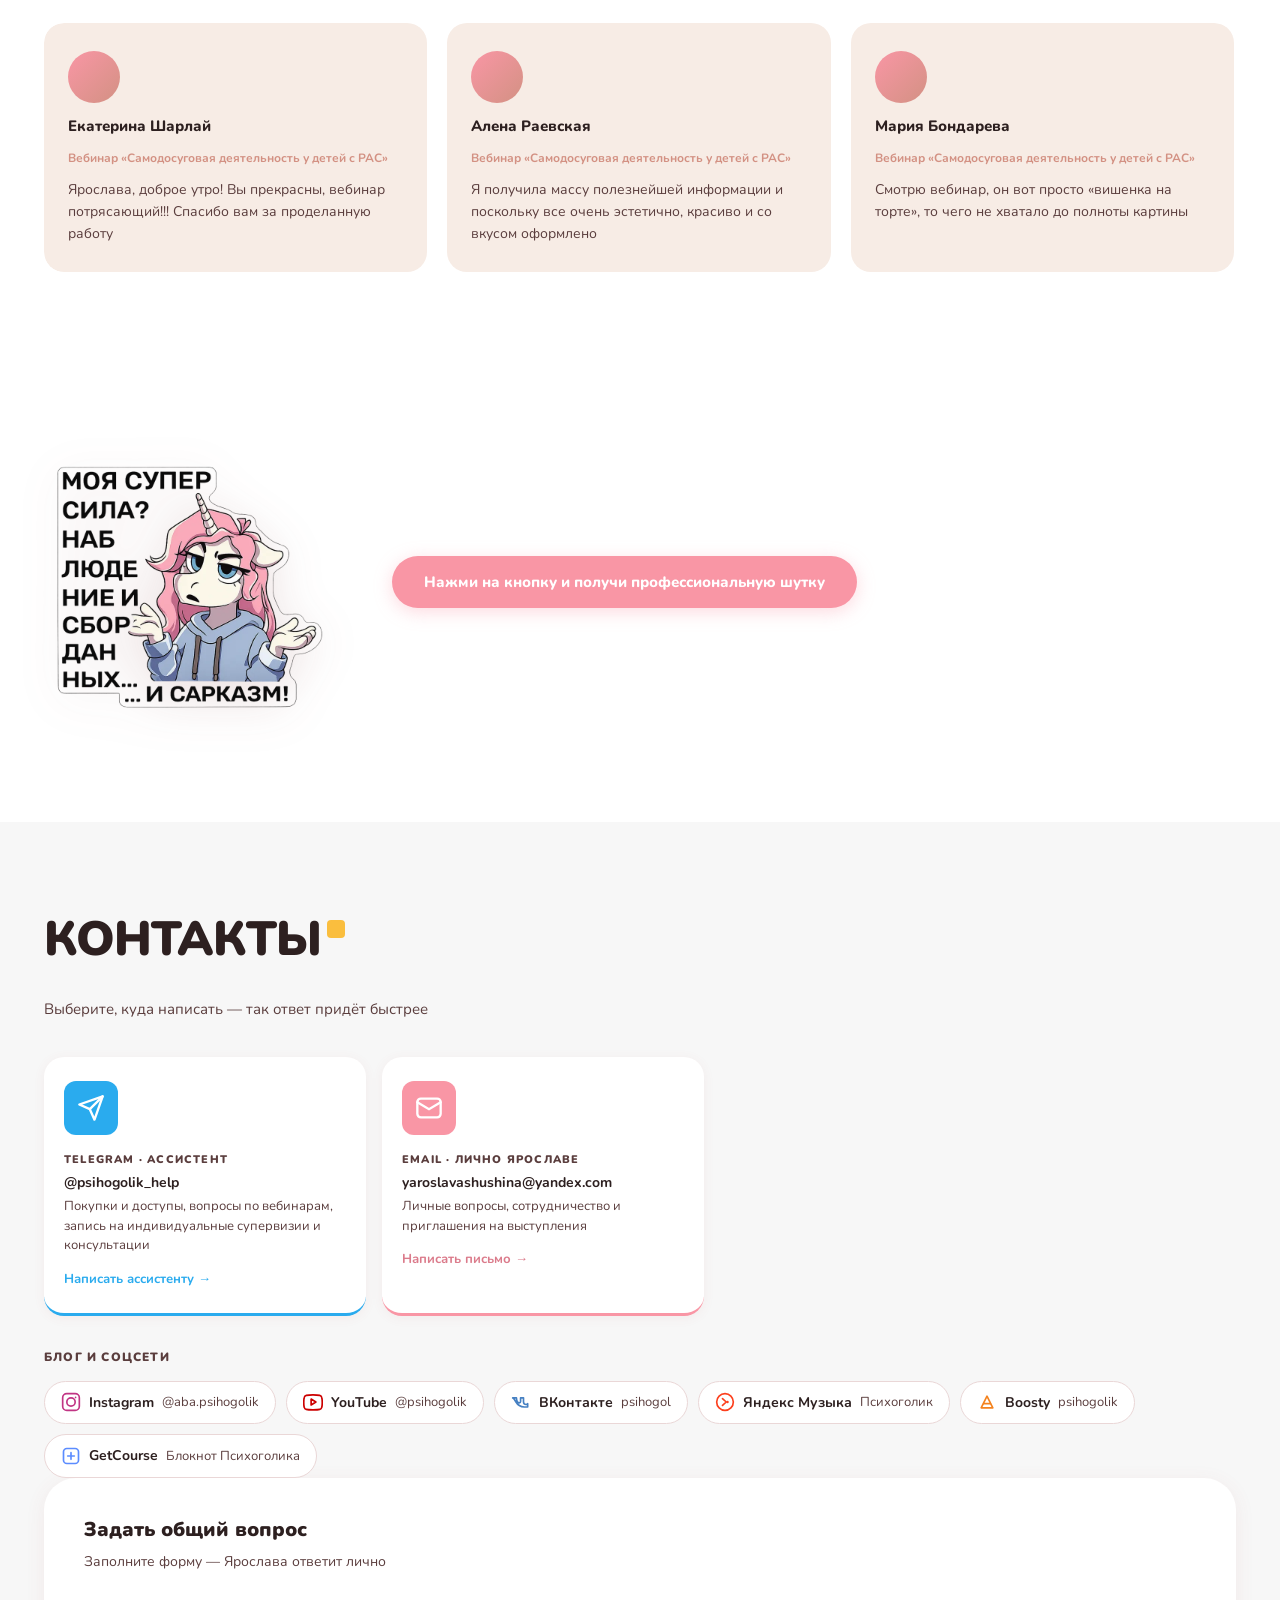
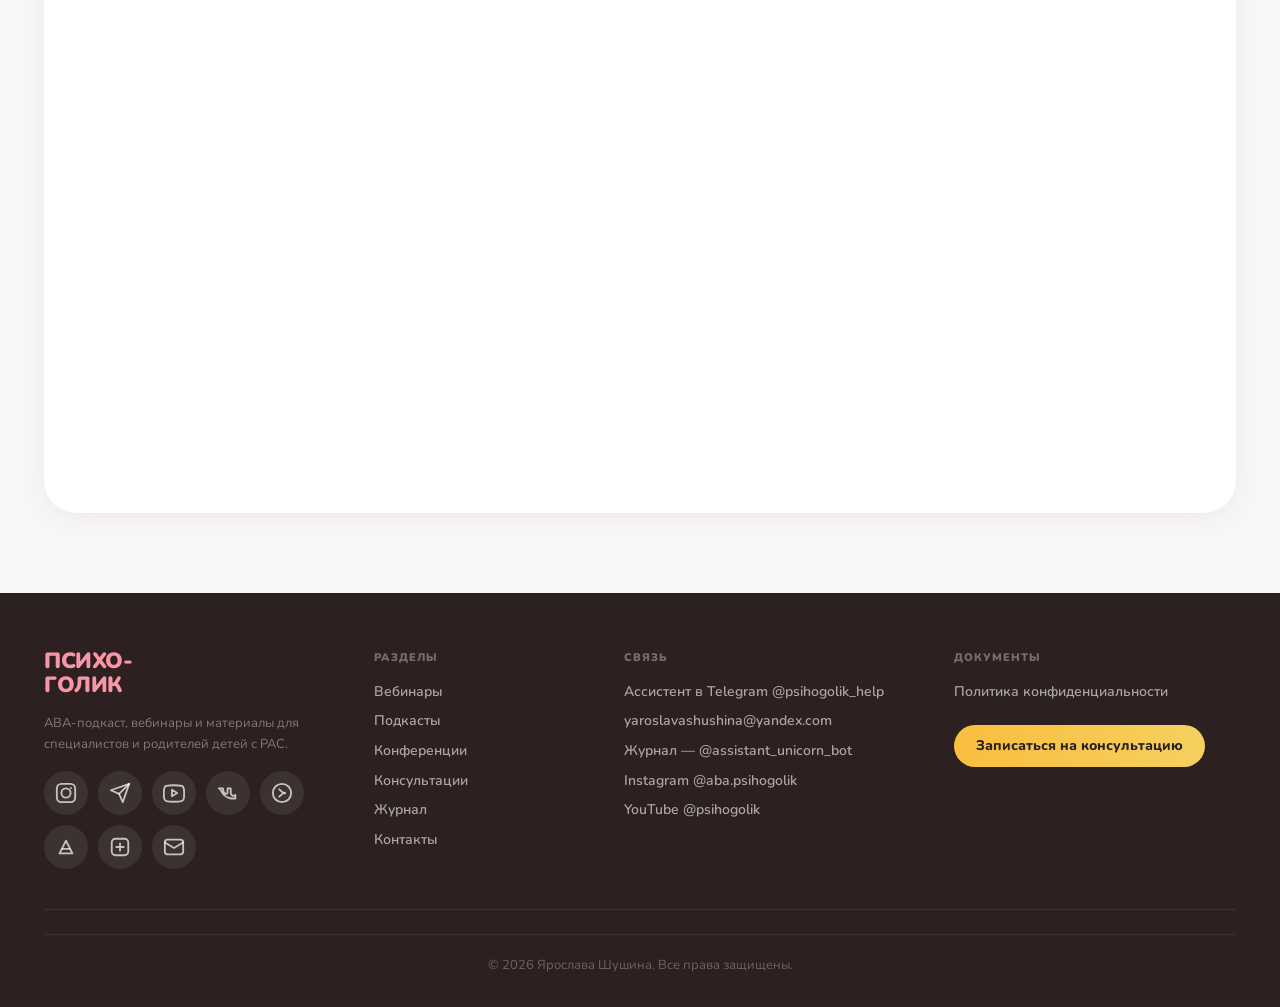
==== commit 7d3629c2: "Restructure site: webinar pages, journal landing, contacts fix, image optimization - Add dedicated p" ====
--- a/index.html
+++ b/index.html
@@ -20,7 +20,7 @@
     <link href="https://fonts.googleapis.com/css2?family=Nunito:ital,wght@0,400;0,600;0,700;0,800;0,900;1,400;1,700&display=swap" rel="stylesheet">
     <link rel="icon" href="photo/logo.png" type="image/png">
     <link rel="stylesheet" href="style.css">
-    <script src="https://forms.yandex.ru/_static/embed.js"></script>
+    <script src="https://forms.yandex.ru/_static/embed.js" defer></script>
 </head>
 <body>
 
@@ -33,13 +33,11 @@
             </a>
             <ul class="nav-links" id="nav-links">
                 <li><a href="#webinars">Вебинары</a></li>
+                <li><a href="#podcasts">Подкасты</a></li>
+                <li><a href="#performances">Конференции</a></li>
                 <li><a href="#consultations">Консультации</a></li>
-                <li><a href="#performances">Выступления</a></li>
-                <li><a href="#blog">Блог</a></li>
-                <li><a href="#podcasts">Подкасты</a></li>
-                <li><a href="journal.html">Журнал</a></li>
+                <li><a href="journal.html" class="nav-ceu">Журнал</a></li>
                 <li><a href="#contacts">Контакты</a></li>
-                <li><a href="#ceu" class="nav-ceu">CEU</a></li>
             </ul>
             <button class="burger" id="burger" aria-label="Меню">
                 <span></span><span></span><span></span>
@@ -50,11 +48,11 @@
 
 <!-- ══════════════ HERO ══════════════ -->
 <section class="hero" id="about">
-    <img src="photo/texture/volna-1.png" class="wave wave-1" alt="">
+    <img src="photo/web/wave-1.webp" class="wave wave-1" alt="">
     <div class="container">
         <div class="hero-inner">
             <div class="hero-photo-wrap">
-                <img src="photo/hero/IMG_2855 1.png" alt="Ярослава Шушина" class="hero-photo">
+                <img src="photo/web/hero-yaroslava.webp" alt="Ярослава Шушина" class="hero-photo">
             </div>
             <div class="hero-content">
                 <div class="hero-card">
@@ -85,20 +83,23 @@
     <div class="container">
         <h2 class="section-title">ВЕБИНАРЫ<span class="title-rect"></span></h2>
         <div class="training-inner">
-            <img src="photo/edinorog-sidit.png" alt="Единорог" class="training-unicorn">
+            <img src="photo/web/unicorn-sitting.webp" alt="Единорог" class="training-unicorn">
             <div class="training-list" id="training-list">
-                <div class="course-item active" data-course="0">
+                <button type="button" class="course-item active" data-course="0">
+                    <span>Подсказки в АВА-терапии</span>
+                </button>
+                <button type="button" class="course-item" data-course="1">
                     <span>Самодосуговая деятельность у детей с РАС</span>
-                </div>
-                <div class="course-item" data-course="1">
+                </button>
+                <button type="button" class="course-item" data-course="2">
                     <span>АВА-терапия онлайн</span>
-                </div>
-                <div class="course-item" data-course="2">
+                </button>
+                <button type="button" class="course-item" data-course="3">
                     <span>Формирование обусловленностей</span>
-                </div>
-                <div class="course-item" data-course="3">
+                </button>
+                <button type="button" class="course-item" data-course="4">
                     <span>Как развивать «Внимание»?</span>
-                </div>
+                </button>
             </div>
             <div class="training-right">
                 <div class="course-card" id="course-card"></div>
@@ -108,15 +109,198 @@
 </section>
 
 
+<!-- ══════════════ PODCASTS ══════════════ -->
+<section class="podcasts" id="podcasts">
+    <div class="container">
+        <h2 class="section-title">ПОДКАСТЫ</h2>
+        <p class="section-intro">На этой странице вы найдёте все видеовыпуски АВА-подкаста, за которые выдаются баллы CEU, а также записанные лекции и вебинары — тоже с баллами CEU.</p>
+        <div class="podcasts-grid">
+
+            <div class="podcast-card">
+                <div class="podcast-img pc1">
+                    <img src="photo/web/podcast-01.webp" alt="Что такое круговорот" class="podcast-img-bg" loading="lazy">
+                    <span class="podcast-brand">ПСИХО<br>ГОЛИК</span>
+                    <span class="podcast-ep-num">01</span>
+                    <div class="podcast-play-btn">&#9654;</div>
+                </div>
+                <div class="podcast-info">
+                    <h3>Что такое круговорот?</h3>
+                    <p>Вводный выпуск АВА-подкаста Психоголик.</p>
+                    <div class="podcast-meta">
+                        <span class="podcast-ceu">1 CEU General</span>
+                        <span class="podcast-price-tag">1 000 ₽</span>
+                    </div>
+                    <div class="podcast-btns">
+                        <a href="https://psihogolik.getcourse.ru/What_is_a_cycle" target="_blank" class="btn-pink small">Смотреть</a>
+                        <a href="https://psihogolik.getcourse.ru/What_is_a_cycle" target="_blank" class="btn-yellow small">Купить доступ</a>
+                    </div>
+                </div>
+            </div>
+
+            <div class="podcast-card">
+                <div class="podcast-img pc2">
+                    <img src="photo/web/podcast-02.webp" alt="Toby Mountjoy" class="podcast-img-bg" loading="lazy">
+                    <span class="podcast-brand">ПСИХО<br>ГОЛИК</span>
+                    <span class="podcast-ep-num">02</span>
+                    <div class="podcast-play-btn">&#9654;</div>
+                </div>
+                <div class="podcast-info">
+                    <h3>АР и АВА. Интервью с Тоби Маутнджоем</h3>
+                    <div class="podcast-guest">Гость: Тоби Маутнджой</div>
+                    <p>Разговор о профессиональной позиции внутри ABA. Как клиническое мышление соотносится с протоколом, какие микро-решения принимает специалист и почему данные — это не всегда trial-by-trial.</p>
+                    <div class="podcast-meta">
+                        <span class="podcast-ceu">1 CEU Cultural</span>
+                        <span class="podcast-price-tag">1 500 ₽</span>
+                    </div>
+                    <div class="podcast-btns">
+                        <a href="https://psihogolik.getcourse.ru/autism_partnership" target="_blank" class="btn-pink small">Смотреть</a>
+                        <a href="https://psihogolik.getcourse.ru/autism_partnership" target="_blank" class="btn-yellow small">Купить доступ</a>
+                    </div>
+                </div>
+            </div>
+
+            <div class="podcast-card">
+                <div class="podcast-img pc3">
+                    <img src="photo/web/podcast-03.webp" alt="АВА в групповом формате" class="podcast-img-bg" loading="lazy">
+                    <span class="podcast-brand">ПСИХО<br>ГОЛИК</span>
+                    <span class="podcast-ep-num">03</span>
+                    <div class="podcast-play-btn">&#9654;</div>
+                </div>
+                <div class="podcast-info">
+                    <h3>АВА в групповом формате</h3>
+                    <div class="podcast-guest">Гость: Ксения Хвостова</div>
+                    <p>Как выстраивать поведенческую терапию в групповом формате, какие программы работают в группах, реальные примеры из групповых занятий.</p>
+                    <div class="podcast-meta">
+                        <span class="podcast-ceu">1 CEU General</span>
+                        <span class="podcast-price-tag">500 ₽</span>
+                    </div>
+                    <div class="podcast-btns">
+                        <a href="https://psihogolik.getcourse.ru/ABA_therapy_in_a_group_format" target="_blank" class="btn-pink small">Смотреть</a>
+                        <a href="https://psihogolik.getcourse.ru/ABA_therapy_in_a_group_format" target="_blank" class="btn-yellow small">Купить доступ</a>
+                    </div>
+                </div>
+            </div>
+
+            <div class="podcast-card">
+                <div class="podcast-img pc4">
+                    <img src="photo/web/podcast-04.webp" alt="Как изменилась АВА за 10 лет" class="podcast-img-bg" loading="lazy">
+                    <span class="podcast-brand">ПСИХО<br>ГОЛИК</span>
+                    <span class="podcast-ep-num">04</span>
+                    <div class="podcast-play-btn">&#9654;</div>
+                </div>
+                <div class="podcast-info">
+                    <h3>Как изменилась АВА за 10 лет</h3>
+                    <div class="podcast-guest">Гость: Дарья Ли Романова</div>
+                    <p>Закрытый подкаст об изменениях в профессии за последнее десятилетие.</p>
+                    <div class="podcast-meta">
+                        <span class="podcast-ceu">2 CEU Cultural</span>
+                        <span class="podcast-price-tag">2 500 ₽</span>
+                    </div>
+                    <div class="podcast-btns">
+                        <a href="https://psihogolik.getcourse.ru/private_podcast_with_Daria_Li_Romanova" target="_blank" class="btn-yellow small">Купить доступ</a>
+                    </div>
+                </div>
+            </div>
+
+            <div class="podcast-card">
+                <div class="podcast-img pc5">
+                    <img src="photo/web/podcast-05.webp" alt="Круглый стол — Вера, культура и АВА-терапия" class="podcast-img-bg" loading="lazy">
+                    <span class="podcast-brand">ПСИХО<br>ГОЛИК</span>
+                    <span class="podcast-ep-num">05</span>
+                    <div class="podcast-play-btn">&#9654;</div>
+                </div>
+                <div class="podcast-info">
+                    <h3>Круглый стол — Вера, культура и АВА-терапия</h3>
+                    <p>5 спикеров из 4 стран: Россия, Кыргызстан, Канада, Израиль. Запись бесплатно на YouTube, баллы CEU — после покупки доступа.</p>
+                    <div class="podcast-meta">
+                        <span class="podcast-ceu">1,5 CEU Cultural</span>
+                        <span class="podcast-price-tag">1 500 ₽</span>
+                    </div>
+                    <div class="podcast-btns">
+                        <a href="https://www.youtube.com/watch?v=tT-9wnKb7nA" target="_blank" rel="noopener" class="btn-pink small">Смотреть</a>
+                        <a href="https://psihogolik.getcourse.ru/krugliistol" target="_blank" class="btn-yellow small">Купить доступ</a>
+                    </div>
+                </div>
+            </div>
+
+            <div class="podcast-card">
+                <div class="podcast-img pc6">
+                    <img src="photo/web/podcast-06.webp" alt="Коррекция сна у ребёнка с ТМНР" class="podcast-img-bg" loading="lazy">
+                    <span class="podcast-brand">ПСИХО<br>ГОЛИК</span>
+                    <span class="podcast-ep-num">06</span>
+                    <div class="podcast-play-btn">&#9654;</div>
+                </div>
+                <div class="podcast-info">
+                    <h3>Коррекция сна у ребёнка с ТМНР</h3>
+                    <div class="podcast-guest">Ярослава Шушина + Елена Марчук</div>
+                    <p>Научное исследование о поведенческом вмешательстве при нарушениях сна. Вмешательство реализовывал родитель под куратством специалиста онлайн.</p>
+                    <div class="podcast-meta">
+                        <span class="podcast-ceu">1 CEU Supervision</span>
+                        <span class="podcast-price-tag">1 000 ₽</span>
+                    </div>
+                    <div class="podcast-btns">
+                        <a href="https://psihogolik.getcourse.ru/Sleep_correction" target="_blank" class="btn-pink small">Смотреть</a>
+                        <a href="https://psihogolik.getcourse.ru/Sleep_correction" target="_blank" class="btn-yellow small">Купить доступ</a>
+                    </div>
+                </div>
+            </div>
+
+            <div class="podcast-card">
+                <div class="podcast-img pc7">
+                    <img src="photo/web/podcast-07.webp" alt="Выгорание специалистов помогающих профессий" class="podcast-img-bg" loading="lazy">
+                    <span class="podcast-brand">ПСИХО<br>ГОЛИК</span>
+                    <span class="podcast-ep-num">07</span>
+                    <div class="podcast-play-btn">&#9654;</div>
+                </div>
+                <div class="podcast-info">
+                    <h3>Выгорание специалистов помогающих профессий</h3>
+                    <div class="podcast-guest">Гость: Александра Малыхина</div>
+                    <p>Закрытый подкаст. Три блока: энергия и работа, отношение к себе и работе, тело и здоровье.</p>
+                    <div class="podcast-meta">
+                        <span class="podcast-ceu">1,5 CEU Ethics</span>
+                        <span class="podcast-price-tag">2 000 ₽</span>
+                    </div>
+                    <div class="podcast-btns">
+                        <a href="https://psihogolik.getcourse.ru/Burnout_of_specialists" target="_blank" class="btn-yellow small">Купить доступ</a>
+                    </div>
+                </div>
+            </div>
+
+            <div class="podcast-card">
+                <div class="podcast-img pc8">
+                    <img src="photo/web/podcast-08.webp" alt="Путь к качественной жизни ученика с ТМНР" class="podcast-img-bg" loading="lazy">
+                    <span class="podcast-brand">ПСИХО<br>ГОЛИК</span>
+                    <span class="podcast-ep-num">08</span>
+                    <div class="podcast-play-btn">&#9654;</div>
+                </div>
+                <div class="podcast-info">
+                    <h3>Путь к качественной жизни ученика с ТМНР</h3>
+                    <p>ABA-вмешательство через развитие навыка сканирования — без шаблонных протоколов.</p>
+                    <div class="podcast-meta">
+                        <span class="podcast-ceu">1 CEU Supervision</span>
+                        <span class="podcast-price-tag">1 000 ₽</span>
+                    </div>
+                    <div class="podcast-btns">
+                        <a href="https://psihogolik.getcourse.ru/The_path_quality_life" target="_blank" class="btn-pink small">Смотреть</a>
+                        <a href="https://psihogolik.getcourse.ru/The_path_quality_life" target="_blank" class="btn-yellow small">Купить доступ</a>
+                    </div>
+                </div>
+            </div>
+
+
+        </div>
+    </div>
+</section>
+
 <!-- ══════════════ PERFORMANCES ══════════════ -->
 <section class="performances" id="performances">
     <div class="container">
-        <h2 class="section-title light">ВЫСТУПЛЕНИЯ<span class="exclaim">!</span></h2>
+        <h2 class="section-title light">КОНФЕРЕНЦИИ<span class="exclaim">!</span></h2>
         <div class="performances-inner">
             <div class="conf-card-wrap">
-                <a href="https://psihogolik.getcourse.ru/aba_con_2026" target="_blank" class="conf-card">
+                <a href="https://psihogolik.getcourse.ru/aba_con_2026" target="_blank" rel="noopener" class="conf-card">
                     <div class="conf-card-img">
-                        <img src="photo/sectionPodcast/confABA2026.png" alt="АВА XXI века — международная конференция">
+                        <img src="photo/web/conf-aba-2026.webp" loading="lazy" alt="АВА XXI века — международная конференция">
                     </div>
                     <div class="conf-card-info">
                         <p class="conf-card-title">АВА XXI века — международная конференция</p>
@@ -138,7 +322,7 @@
     <div class="container">
         <div class="consult-inner">
             <div class="consult-photo-wrap">
-                <img src="photo/фотка за столом с ноутом.jpeg" alt="Ярослава Шушина — консультации" class="consult-photo">
+                <img src="photo/web/consult-desk.webp" alt="Ярослава Шушина — консультации" class="consult-photo" loading="lazy">
             </div>
             <div class="consult-text">
                 <span class="consult-label">Базовая консультация · разовая супервизия</span>
@@ -197,433 +381,15 @@
             <div class="journal-promo-text">
                 <span class="journal-promo-label">Авторский журнал</span>
                 <h2 class="journal-promo-title">Блокнот<br>Психоголика</h2>
-                <p>Живые истории о специалистах, родителях и людях с аутизмом. О многогранности профессии — честно и по-человечески. Первый выпуск — о выгорании.</p>
-                <a href="journal.html" class="btn-yellow">Узнать о журнале</a>
+                <p>Живые истории о специалистах, родителях и людях с аутизмом. О многогранности профессии — честно и по-человечески. Электронная версия — в Telegram по подписке.</p>
+                <div class="journal-promo-btns">
+                    <a href="journal.html" class="btn-yellow">Узнать о журнале</a>
+                    <a href="https://t.me/assistant_unicorn_bot" target="_blank" rel="noopener" class="btn-outline-pink">Подписаться в Telegram</a>
+                </div>
             </div>
             <div class="journal-promo-cover">
-                <img src="photo/db/cover_db.png" alt="Блокнот Психоголика — выпуск №01" class="journal-cover-img">
-            </div>
-        </div>
-    </div>
-</section>
-
-<!-- ══════════════ BLOG ══════════════ -->
-<section class="blog" id="blog">
-    <div class="container">
-        <h2 class="section-title light">БЛОГ ПСИХОГОЛИКА</h2>
-        <p class="blog-intro">«Всем привет, вы на канале Психоголик!»</p>
-        <div class="videos-blog-grid">
-
-            <a href="https://www.youtube.com/watch?v=CVC0kt_qYYU" target="_blank" class="yt-card">
-                <div class="yt-thumb">
-                    <img src="https://img.youtube.com/vi/CVC0kt_qYYU/hqdefault.jpg" alt="Что такое КРУГОВОРОТ" loading="lazy">
-                    <div class="yt-play"><div class="yt-play-icon">&#9654;</div></div>
-                </div>
-                <div class="yt-info"><p class="yt-title">Что такое КРУГОВОРОТ, и чем отличается от ТРИАДЫ?!</p></div>
-            </a>
-
-            <a href="https://www.youtube.com/watch?v=UD_wjMG5Xb8" target="_blank" class="yt-card">
-                <div class="yt-thumb">
-                    <img src="https://img.youtube.com/vi/UD_wjMG5Xb8/hqdefault.jpg" alt="Autism Partnership" loading="lazy">
-                    <div class="yt-play"><div class="yt-play-icon">&#9654;</div></div>
-                </div>
-                <div class="yt-info"><p class="yt-title">Autism Partnership и АВА. Интервью с Тоби Маутнджоем</p></div>
-            </a>
-
-            <a href="https://www.youtube.com/watch?v=Qx1M3P13uYg" target="_blank" class="yt-card">
-                <div class="yt-thumb">
-                    <img src="https://img.youtube.com/vi/Qx1M3P13uYg/hqdefault.jpg" alt="Путь к качественной жизни" loading="lazy">
-                    <div class="yt-play"><div class="yt-play-icon">&#9654;</div></div>
-                </div>
-                <div class="yt-info"><p class="yt-title">Путь к качественной жизни ученика с ТМНР через развитие навыка сканирования</p></div>
-            </a>
-
-            <a href="https://www.youtube.com/watch?v=wlh4WZq0xnU" target="_blank" class="yt-card">
-                <div class="yt-thumb">
-                    <img src="https://img.youtube.com/vi/wlh4WZq0xnU/hqdefault.jpg" alt="Психиатрия без мифов" loading="lazy">
-                    <div class="yt-play"><div class="yt-play-icon">&#9654;</div></div>
-                </div>
-                <div class="yt-info"><p class="yt-title">Психиатрия без мифов: когда медикаменты действительно нужны</p></div>
-            </a>
-
-            <a href="https://www.youtube.com/watch?v=GYmZ6nTyCQc" target="_blank" class="yt-card">
-                <div class="yt-thumb">
-                    <img src="https://img.youtube.com/vi/GYmZ6nTyCQc/hqdefault.jpg" alt="Мультфильмы" loading="lazy">
-                    <div class="yt-play"><div class="yt-play-icon">&#9654;</div></div>
-                </div>
-                <div class="yt-info"><p class="yt-title">Мультфильмы, которые говорят сердцем</p></div>
-            </a>
-
-            <a href="https://www.youtube.com/watch?v=cZx_X1w0evw" target="_blank" class="yt-card">
-                <div class="yt-thumb">
-                    <img src="https://img.youtube.com/vi/cZx_X1w0evw/hqdefault.jpg" alt="Форматы АВА терапии" loading="lazy">
-                    <div class="yt-play"><div class="yt-play-icon">&#9654;</div></div>
-                </div>
-                <div class="yt-info"><p class="yt-title">Форматы АВА терапии</p></div>
-            </a>
-
-            <a href="https://www.youtube.com/watch?v=HUj1qa8ctLM" target="_blank" class="yt-card">
-                <div class="yt-thumb">
-                    <img src="https://img.youtube.com/vi/HUj1qa8ctLM/hqdefault.jpg" alt="Что такое ТРИАДА" loading="lazy">
-                    <div class="yt-play"><div class="yt-play-icon">&#9654;</div></div>
-                </div>
-                <div class="yt-info"><p class="yt-title">Что такое ТРИАДА и почему об этом стоит знать каждому АВА-специалисту?</p></div>
-            </a>
-
-            <a href="https://www.youtube.com/watch?v=tT-9wnKb7nA" target="_blank" class="yt-card">
-                <div class="yt-thumb">
-                    <img src="https://img.youtube.com/vi/tT-9wnKb7nA/hqdefault.jpg" alt="Круглый стол" loading="lazy">
-                    <div class="yt-play"><div class="yt-play-icon">&#9654;</div></div>
-                </div>
-                <div class="yt-info"><p class="yt-title">Круглый стол — Вера, культура и АВА-терапия</p></div>
-            </a>
-
-            <a href="https://www.youtube.com/watch?v=JaYxGql5AnQ" target="_blank" class="yt-card yt-hidden">
-                <div class="yt-thumb">
-                    <img src="https://img.youtube.com/vi/JaYxGql5AnQ/hqdefault.jpg" alt="Искусство шейпинга" loading="lazy">
-                    <div class="yt-play"><div class="yt-play-icon">&#9654;</div></div>
-                </div>
-                <div class="yt-info"><p class="yt-title">Искусство шейпинга</p></div>
-            </a>
-
-            <a href="https://www.youtube.com/watch?v=jTLIXZ9IE0E" target="_blank" class="yt-card yt-hidden">
-                <div class="yt-thumb">
-                    <img src="https://img.youtube.com/vi/jTLIXZ9IE0E/hqdefault.jpg" alt="Коррекция сна" loading="lazy">
-                    <div class="yt-play"><div class="yt-play-icon">&#9654;</div></div>
-                </div>
-                <div class="yt-info"><p class="yt-title">Коррекция сна у ребенка с ТМНР</p></div>
-            </a>
-
-            <a href="https://www.youtube.com/watch?v=geyC8bK7nso" target="_blank" class="yt-card yt-hidden">
-                <div class="yt-thumb">
-                    <img src="https://img.youtube.com/vi/geyC8bK7nso/hqdefault.jpg" alt="Инструкция Notion" loading="lazy">
-                    <div class="yt-play"><div class="yt-play-icon">&#9654;</div></div>
-                </div>
-                <div class="yt-info"><p class="yt-title">Инструкция Notion для использования Флешкарт</p></div>
-            </a>
-
-            <a href="https://www.youtube.com/watch?v=oWKhp_tWp9M" target="_blank" class="yt-card yt-hidden">
-                <div class="yt-thumb">
-                    <img src="https://img.youtube.com/vi/oWKhp_tWp9M/hqdefault.jpg" alt="АВА для всех" loading="lazy">
-                    <div class="yt-play"><div class="yt-play-icon">&#9654;</div></div>
-                </div>
-                <div class="yt-info"><p class="yt-title">АВА для всех: как прикладной анализ изменил нашу жизнь</p></div>
-            </a>
-
-            <a href="https://www.youtube.com/watch?v=Joj3EC4Yepg" target="_blank" class="yt-card yt-hidden">
-                <div class="yt-thumb">
-                    <img src="https://img.youtube.com/vi/Joj3EC4Yepg/hqdefault.jpg" alt="Гид в мире игрушек" loading="lazy">
-                    <div class="yt-play"><div class="yt-play-icon">&#9654;</div></div>
-                </div>
-                <div class="yt-info"><p class="yt-title">Ваш гид в мире игрушек или «Я опять что-то интересное нашла»</p></div>
-            </a>
-
-            <a href="https://www.youtube.com/watch?v=wID39HzMUHI" target="_blank" class="yt-card yt-hidden">
-                <div class="yt-thumb">
-                    <img src="https://img.youtube.com/vi/wID39HzMUHI/hqdefault.jpg" alt="Путеводитель по IBAO" loading="lazy">
-                    <div class="yt-play"><div class="yt-play-icon">&#9654;</div></div>
-                </div>
-                <div class="yt-info"><p class="yt-title">Путеводитель по IBAO</p></div>
-            </a>
-
-            <a href="https://www.youtube.com/watch?v=GAJFFcMbqMY" target="_blank" class="yt-card yt-hidden">
-                <div class="yt-thumb">
-                    <img src="https://img.youtube.com/vi/GAJFFcMbqMY/hqdefault.jpg" alt="Обзор игрушек" loading="lazy">
-                    <div class="yt-play"><div class="yt-play-icon">&#9654;</div></div>
-                </div>
-                <div class="yt-info"><p class="yt-title">Обзор игрушек с Pinduoduo</p></div>
-            </a>
-
-            <a href="https://www.youtube.com/watch?v=klys-VBM-LI" target="_blank" class="yt-card yt-hidden">
-                <div class="yt-thumb">
-                    <img src="https://img.youtube.com/vi/klys-VBM-LI/hqdefault.jpg" alt="Групповые АВА занятия" loading="lazy">
-                    <div class="yt-play"><div class="yt-play-icon">&#9654;</div></div>
-                </div>
-                <div class="yt-info"><p class="yt-title">Групповые АВА занятия</p></div>
-            </a>
-
-            <a href="https://www.youtube.com/watch?v=aSSs9WS-v2Q" target="_blank" class="yt-card yt-hidden">
-                <div class="yt-thumb">
-                    <img src="https://img.youtube.com/vi/aSSs9WS-v2Q/hqdefault.jpg" alt="АВА блиц" loading="lazy">
-                    <div class="yt-play"><div class="yt-play-icon">&#9654;</div></div>
-                </div>
-                <div class="yt-info"><p class="yt-title">АВА блиц. Ответы на вопросы подписчиков</p></div>
-            </a>
-
-            <a href="https://www.youtube.com/watch?v=XjDhGM8luU8" target="_blank" class="yt-card yt-hidden">
-                <div class="yt-thumb">
-                    <img src="https://img.youtube.com/vi/XjDhGM8luU8/hqdefault.jpg" alt="Прямой эфир" loading="lazy">
-                    <div class="yt-play"><div class="yt-play-icon">&#9654;</div></div>
-                </div>
-                <div class="yt-info"><p class="yt-title">Прямой эфир: «Помогите хоть чем нибудь»</p></div>
-            </a>
-
-            <a href="https://www.youtube.com/watch?v=CzsMcTH_Kds" target="_blank" class="yt-card yt-hidden">
-                <div class="yt-thumb">
-                    <img src="https://img.youtube.com/vi/CzsMcTH_Kds/hqdefault.jpg" alt="Клиническое решение" loading="lazy">
-                    <div class="yt-play"><div class="yt-play-icon">&#9654;</div></div>
-                </div>
-                <div class="yt-info"><p class="yt-title">Что такое КЛИНИЧЕСКОЕ РЕШЕНИЕ?</p></div>
-            </a>
-
-            <a href="https://www.youtube.com/watch?v=t2MHJ3ox-4A" target="_blank" class="yt-card yt-hidden">
-                <div class="yt-thumb">
-                    <img src="https://img.youtube.com/vi/t2MHJ3ox-4A/hqdefault.jpg" alt="Страхи при РАС" loading="lazy">
-                    <div class="yt-play"><div class="yt-play-icon">&#9654;</div></div>
-                </div>
-                <div class="yt-info"><p class="yt-title">Прямой эфир: Как работать со страхами у людей с РАС</p></div>
-            </a>
-
-            <a href="https://www.youtube.com/watch?v=n__7xHpa-0A" target="_blank" class="yt-card yt-hidden">
-                <div class="yt-thumb">
-                    <img src="https://img.youtube.com/vi/n__7xHpa-0A/hqdefault.jpg" alt="АВА и родители" loading="lazy">
-                    <div class="yt-play"><div class="yt-play-icon">&#9654;</div></div>
-                </div>
-                <div class="yt-info"><p class="yt-title">Взаимодействие АВА специалистов и родителей</p></div>
-            </a>
-
-            <a href="https://www.youtube.com/watch?v=tulGEybYDP8" target="_blank" class="yt-card yt-hidden">
-                <div class="yt-thumb">
-                    <img src="https://img.youtube.com/vi/tulGEybYDP8/hqdefault.jpg" alt="Вербальное поведение" loading="lazy">
-                    <div class="yt-play"><div class="yt-play-icon">&#9654;</div></div>
-                </div>
-                <div class="yt-info"><p class="yt-title">Развитие вербального поведения у людей с Аутизмом</p></div>
-            </a>
-
-            <a href="https://www.youtube.com/watch?v=huXUSuQogI4" target="_blank" class="yt-card yt-hidden">
-                <div class="yt-thumb">
-                    <img src="https://img.youtube.com/vi/huXUSuQogI4/hqdefault.jpg" alt="Мнение об Autism Partnership" loading="lazy">
-                    <div class="yt-play"><div class="yt-play-icon">&#9654;</div></div>
-                </div>
-                <div class="yt-info"><p class="yt-title">Мнение об Autism Partnership через инсайты специалистов</p></div>
-            </a>
-
-            <a href="https://www.youtube.com/watch?v=tEwyPSkH2hs" target="_blank" class="yt-card yt-hidden">
-                <div class="yt-thumb">
-                    <img src="https://img.youtube.com/vi/tEwyPSkH2hs/hqdefault.jpg" alt="Путь АВА" loading="lazy">
-                    <div class="yt-play"><div class="yt-play-icon">&#9654;</div></div>
-                </div>
-                <div class="yt-info"><p class="yt-title">Ярослава — Путь АВА От и До</p></div>
-            </a>
-
-            <a href="https://www.youtube.com/watch?v=oGMM0ratswM" target="_blank" class="yt-card yt-hidden">
-                <div class="yt-thumb">
-                    <img src="https://img.youtube.com/vi/oGMM0ratswM/hqdefault.jpg" alt="Новый год" loading="lazy">
-                    <div class="yt-play"><div class="yt-play-icon">&#9654;</div></div>
-                </div>
-                <div class="yt-info"><p class="yt-title">Как пережить Новый год?</p></div>
-            </a>
-
-            <a href="https://www.youtube.com/watch?v=JpkPH_97SSI" target="_blank" class="yt-card yt-hidden">
-                <div class="yt-thumb">
-                    <img src="https://img.youtube.com/vi/JpkPH_97SSI/hqdefault.jpg" alt="Психосоматика" loading="lazy">
-                    <div class="yt-play"><div class="yt-play-icon">&#9654;</div></div>
-                </div>
-                <div class="yt-info"><p class="yt-title">Психосоматика, Неврозы и Панические Атаки</p></div>
-            </a>
-
-            <a href="https://www.youtube.com/watch?v=CWV4inw53QQ" target="_blank" class="yt-card yt-hidden">
-                <div class="yt-thumb">
-                    <img src="https://img.youtube.com/vi/CWV4inw53QQ/hqdefault.jpg" alt="Половое воспитание" loading="lazy">
-                    <div class="yt-play"><div class="yt-play-icon">&#9654;</div></div>
-                </div>
-                <div class="yt-info"><p class="yt-title">Половое воспитание детей с РАС</p></div>
-            </a>
-
-            <a href="https://www.youtube.com/watch?v=oNvunikD83c" target="_blank" class="yt-card yt-hidden">
-                <div class="yt-thumb">
-                    <img src="https://img.youtube.com/vi/oNvunikD83c/hqdefault.jpg" alt="Велисвет метод" loading="lazy">
-                    <div class="yt-play"><div class="yt-play-icon">&#9654;</div></div>
-                </div>
-                <div class="yt-info"><p class="yt-title">Что такое Велисвет метод?</p></div>
-            </a>
-
-        </div>
-        <div class="blog-more">
-            <button class="btn-yellow" id="blog-more-btn">Показать ещё 20 видео</button>
-        </div>
-    </div>
-</section>
-
-<!-- ══════════════ PODCASTS ══════════════ -->
-<section class="podcasts" id="podcasts">
-    <div class="container">
-        <h2 class="section-title">ПОДКАСТЫ</h2>
-        <p class="section-intro">На этой странице вы найдёте все видеовыпуски АВА-подкаста, за которые выдаются баллы CEU, а также записанные лекции и вебинары — тоже с баллами CEU.</p>
-        <div class="podcasts-grid">
-
-            <div class="podcast-card">
-                <div class="podcast-img pc1">
-                    <img src="photo/sectionPodcast/podcasts01.png" alt="Что такое круговорот" class="podcast-img-bg">
-                    <span class="podcast-brand">ПСИХО<br>ГОЛИК</span>
-                    <span class="podcast-ep-num">01</span>
-                    <div class="podcast-play-btn">&#9654;</div>
-                </div>
-                <div class="podcast-info">
-                    <h3>Что такое круговорот?</h3>
-                    <p>Вводный выпуск АВА-подкаста Психоголик.</p>
-                    <div class="podcast-meta">
-                        <span class="podcast-ceu">1 CEU General</span>
-                        <span class="podcast-price-tag">1 000 ₽</span>
-                    </div>
-                    <div class="podcast-btns">
-                        <a href="https://psihogolik.getcourse.ru/What_is_a_cycle" target="_blank" class="btn-pink small">Смотреть</a>
-                        <a href="https://psihogolik.getcourse.ru/What_is_a_cycle" target="_blank" class="btn-yellow small">Купить доступ</a>
-                    </div>
-                </div>
-            </div>
-
-            <div class="podcast-card">
-                <div class="podcast-img pc2">
-                    <img src="photo/sectionPodcast/TobiMaun.png" alt="Toby Mountjoy" class="podcast-img-bg">
-                    <span class="podcast-brand">ПСИХО<br>ГОЛИК</span>
-                    <span class="podcast-ep-num">02</span>
-                    <div class="podcast-play-btn">&#9654;</div>
-                </div>
-                <div class="podcast-info">
-                    <h3>АР и АВА. Интервью с Тоби Маутнджоем</h3>
-                    <div class="podcast-guest">Гость: Тоби Маутнджой</div>
-                    <p>Разговор о профессиональной позиции внутри ABA. Как клиническое мышление соотносится с протоколом, какие микро-решения принимает специалист и почему данные — это не всегда trial-by-trial.</p>
-                    <div class="podcast-meta">
-                        <span class="podcast-ceu">1 CEU Cultural</span>
-                        <span class="podcast-price-tag">1 500 ₽</span>
-                    </div>
-                    <div class="podcast-btns">
-                        <a href="https://psihogolik.getcourse.ru/autism_partnership" target="_blank" class="btn-pink small">Смотреть</a>
-                        <a href="https://psihogolik.getcourse.ru/autism_partnership" target="_blank" class="btn-yellow small">Купить доступ</a>
-                    </div>
-                </div>
-            </div>
-
-            <div class="podcast-card">
-                <div class="podcast-img pc3">
-                    <img src="photo/sectionPodcast/podcasts03.png" alt="АВА в групповом формате" class="podcast-img-bg">
-                    <span class="podcast-brand">ПСИХО<br>ГОЛИК</span>
-                    <span class="podcast-ep-num">03</span>
-                    <div class="podcast-play-btn">&#9654;</div>
-                </div>
-                <div class="podcast-info">
-                    <h3>АВА в групповом формате</h3>
-                    <div class="podcast-guest">Гость: Ксения Хвостова</div>
-                    <p>Как выстраивать поведенческую терапию в групповом формате, какие программы работают в группах, реальные примеры из групповых занятий.</p>
-                    <div class="podcast-meta">
-                        <span class="podcast-ceu">1 CEU General</span>
-                        <span class="podcast-price-tag">500 ₽</span>
-                    </div>
-                    <div class="podcast-btns">
-                        <a href="https://psihogolik.getcourse.ru/ABA_therapy_in_a_group_format" target="_blank" class="btn-pink small">Смотреть</a>
-                        <a href="https://psihogolik.getcourse.ru/ABA_therapy_in_a_group_format" target="_blank" class="btn-yellow small">Купить доступ</a>
-                    </div>
-                </div>
-            </div>
-
-            <div class="podcast-card">
-                <div class="podcast-img pc4">
-                    <img src="photo/sectionPodcast/podcasts04.png" alt="Подкаст 04" class="podcast-img-bg">
-                    <span class="podcast-brand">ПСИХО<br>ГОЛИК</span>
-                    <span class="podcast-ep-num">04</span>
-                    <div class="podcast-play-btn">&#9654;</div>
-                </div>
-                <div class="podcast-info">
-                    <h3>Как изменилась АВА за 10 лет</h3>
-                    <div class="podcast-guest">Гость: Дарья Ли Романова</div>
-                    <p>Закрытый подкаст об изменениях в профессии за последнее десятилетие.</p>
-                    <div class="podcast-meta">
-                        <span class="podcast-ceu">2 CEU Cultural</span>
-                        <span class="podcast-price-tag">2 500 ₽</span>
-                    </div>
-                    <div class="podcast-btns">
-                        <a href="https://psihogolik.getcourse.ru/private_podcast_with_Daria_Li_Romanova" target="_blank" class="btn-yellow small">Купить доступ</a>
-                    </div>
-                </div>
-            </div>
-
-            <div class="podcast-card">
-                <div class="podcast-img pc5">
-                    <img src="photo/sectionPodcast/podcasts05.png" alt="Подкаст 05" class="podcast-img-bg">
-                    <span class="podcast-brand">ПСИХО<br>ГОЛИК</span>
-                    <span class="podcast-ep-num">05</span>
-                    <div class="podcast-play-btn">&#9654;</div>
-                </div>
-                <div class="podcast-info">
-                    <h3>Круглый стол — Вера, культура и АВА-терапия</h3>
-                    <p>5 спикеров из 4 стран: Россия, Кыргызстан, Канада, Израиль. Просмотр бесплатно на YouTube.</p>
-                    <div class="podcast-meta">
-                        <span class="podcast-ceu">1,5 CEU Cultural</span>
-                        <span class="podcast-price-tag">1 500 ₽</span>
-                    </div>
-                    <div class="podcast-btns">
-                        <a href="https://psihogolik.getcourse.ru/krugliistol" target="_blank" class="btn-pink small">Смотреть</a>
-                        <a href="https://psihogolik.getcourse.ru/krugliistol" target="_blank" class="btn-yellow small">Купить доступ</a>
-                    </div>
-                </div>
-            </div>
-
-            <div class="podcast-card">
-                <div class="podcast-img pc6">
-                    <img src="photo/sectionPodcast/podcasts06.png" alt="Подкаст 06" class="podcast-img-bg">
-                    <span class="podcast-brand">ПСИХО<br>ГОЛИК</span>
-                    <span class="podcast-ep-num">06</span>
-                    <div class="podcast-play-btn">&#9654;</div>
-                </div>
-                <div class="podcast-info">
-                    <h3>Коррекция сна у ребёнка с ТМНР</h3>
-                    <div class="podcast-guest">Ярослава Шушина + Елена Марчук</div>
-                    <p>Научное исследование о поведенческом вмешательстве при нарушениях сна. Вмешательство реализовывал родитель под куратством специалиста онлайн.</p>
-                    <div class="podcast-meta">
-                        <span class="podcast-ceu">1 CEU Supervision</span>
-                        <span class="podcast-price-tag">1 000 ₽</span>
-                    </div>
-                    <div class="podcast-btns">
-                        <a href="https://psihogolik.getcourse.ru/Sleep_correction" target="_blank" class="btn-pink small">Смотреть</a>
-                        <a href="https://psihogolik.getcourse.ru/Sleep_correction" target="_blank" class="btn-yellow small">Купить доступ</a>
-                    </div>
-                </div>
-            </div>
-
-            <div class="podcast-card">
-                <div class="podcast-img pc7">
-                    <img src="photo/sectionPodcast/podcasts07.png" alt="Подкаст 07" class="podcast-img-bg">
-                    <span class="podcast-brand">ПСИХО<br>ГОЛИК</span>
-                    <span class="podcast-ep-num">07</span>
-                    <div class="podcast-play-btn">&#9654;</div>
-                </div>
-                <div class="podcast-info">
-                    <h3>Выгорание специалистов помогающих профессий</h3>
-                    <div class="podcast-guest">Гость: Александра Малыхина</div>
-                    <p>Закрытый подкаст. Три блока: энергия и работа, отношение к себе и работе, тело и здоровье.</p>
-                    <div class="podcast-meta">
-                        <span class="podcast-ceu">1,5 CEU Ethics</span>
-                        <span class="podcast-price-tag">2 000 ₽</span>
-                    </div>
-                    <div class="podcast-btns">
-                        <a href="https://psihogolik.getcourse.ru/Burnout_of_specialists" target="_blank" class="btn-yellow small">Купить доступ</a>
-                    </div>
-                </div>
-            </div>
-
-            <div class="podcast-card">
-                <div class="podcast-img pc8">
-                    <img src="photo/sectionPodcast/podcasts08.png" alt="Подкаст 08" class="podcast-img-bg">
-                    <span class="podcast-brand">ПСИХО<br>ГОЛИК</span>
-                    <span class="podcast-ep-num">08</span>
-                    <div class="podcast-play-btn">&#9654;</div>
-                </div>
-                <div class="podcast-info">
-                    <h3>Путь к качественной жизни ученика с ТМНР</h3>
-                    <p>ABA-вмешательство через развитие навыка сканирования — без шаблонных протоколов.</p>
-                    <div class="podcast-meta">
-                        <span class="podcast-ceu">1 CEU Supervision</span>
-                        <span class="podcast-price-tag">1 000 ₽</span>
-                    </div>
-                    <div class="podcast-btns">
-                        <a href="https://psihogolik.getcourse.ru/The_path_quality_life" target="_blank" class="btn-pink small">Смотреть</a>
-                        <a href="https://psihogolik.getcourse.ru/The_path_quality_life" target="_blank" class="btn-yellow small">Купить доступ</a>
-                    </div>
-                </div>
-            </div>
-
-
+                <img src="photo/web/journal-cover.webp" alt="Блокнот Психоголика — выпуск №01" class="journal-cover-img" loading="lazy">
+            </div>
         </div>
     </div>
 </section>
@@ -639,37 +405,23 @@
 
                     <div class="review-card">
                         <div class="review-avatar"></div>
-                        <div class="review-name">Екатерина Широй</div>
-                        <div class="review-stars">★★★★★</div>
-                        <p>Ярослава — потрясающий специалист! После её вебинара по самостоятельной деятельности я наконец поняла, как правильно выстраивать программу для своего сына. Рекомендую всем родителям детей с РАС.</p>
+                        <div class="review-name">Екатерина Шарлай</div>
+                        <div class="review-source">Вебинар «Самодосуговая деятельность у детей с РАС»</div>
+                        <p>Ярослава, доброе утро! Вы прекрасны, вебинар потрясающий!!! Спасибо вам за проделанную работу</p>
                     </div>
 
                     <div class="review-card">
                         <div class="review-avatar"></div>
-                        <div class="review-name">Мария Коваленко</div>
-                        <div class="review-stars">★★★★★</div>
-                        <p>Прошла курс для поведенческих аналитиков. Информация подана понятно и структурировано. Очень много практических примеров, которые сразу можно применять в работе. Спасибо огромное!</p>
+                        <div class="review-name">Алена Раевская</div>
+                        <div class="review-source">Вебинар «Самодосуговая деятельность у детей с РАС»</div>
+                        <p>Я получила массу полезнейшей информации и поскольку все очень эстетично, красиво и со вкусом оформлено</p>
                     </div>
 
                     <div class="review-card">
                         <div class="review-avatar"></div>
-                        <div class="review-name">Анна Степаненко</div>
-                        <div class="review-stars">★★★★★</div>
-                        <p>Слушала подкаст про АВА-терапию в группе. Такого глубокого разбора темы я нигде не встречала. Ярослава умеет объяснять сложное просто и с юмором. Жду новых выпусков!</p>
-                    </div>
-
-                    <div class="review-card">
-                        <div class="review-avatar"></div>
-                        <div class="review-name">Ольга Василенко</div>
-                        <div class="review-stars">★★★★★</div>
-                        <p>Вебинар по развитию речи — это просто находка! Столько новых инструментов и взглядов на проблему. После вебинара внедрила несколько техник и уже вижу результаты у своих клиентов.</p>
-                    </div>
-
-                    <div class="review-card">
-                        <div class="review-avatar"></div>
-                        <div class="review-name">Татьяна Мороз</div>
-                        <div class="review-stars">★★★★★</div>
-                        <p>Ярослава — профессионал своего дела. Её материалы для наставников помогли мне выстроить системный подход в обучении команды. Всегда на связи, отвечает на вопросы развёрнуто.</p>
+                        <div class="review-name">Мария Бондарева</div>
+                        <div class="review-source">Вебинар «Самодосуговая деятельность у детей с РАС»</div>
+                        <p>Смотрю вебинар, он вот просто «вишенка на торте», то чего не хватало до полноты картины</p>
                     </div>
 
                 </div>
@@ -684,7 +436,7 @@
     <div class="container">
         <div class="joke-inner">
             <div class="joke-left">
-                <img src="photo/my-superpower-is-sarcasm.png" alt="Мой суперпавер — сарказм" class="joke-img">
+                <img src="photo/web/superpower-sarcasm.webp" alt="Мой суперпавер — сарказм" class="joke-img" loading="lazy">
             </div>
             <div class="joke-right">
                 <div id="joke-result" class="joke-result"></div>
@@ -700,25 +452,10 @@
 <section class="contacts" id="contacts">
     <div class="container">
         <h2 class="section-title">КОНТАКТЫ<span class="title-rect"></span></h2>
-        <p class="section-intro">Написать напрямую</p>
+        <p class="section-intro">Выберите, куда написать — так ответ придёт быстрее</p>
 
         <div class="contacts-grid contacts-grid--direct">
-            <!-- Email -->
-            <a href="mailto:evgeniyamaksimova0717@gmail.com" class="contact-card contact-card--email">
-                <div class="contact-card-icon">
-                    <svg width="28" height="28" viewBox="0 0 24 24" fill="none">
-                        <rect x="2" y="4" width="20" height="16" rx="3" stroke="currentColor" stroke-width="2"/>
-                        <path d="M2 7L12 13L22 7" stroke="currentColor" stroke-width="2" stroke-linecap="round"/>
-                    </svg>
-                </div>
-                <div class="contact-card-body">
-                    <span class="contact-platform">Email</span>
-                    <span class="contact-handle">evgeniyamaksimova0717@gmail.com</span>
-                    <span class="contact-action">Написать письмо →</span>
-                </div>
-            </a>
-
-            <!-- Telegram -->
+            <!-- Telegram: ассистент -->
             <a href="https://t.me/psihogolik_help" target="_blank" rel="noopener" class="contact-card contact-card--telegram">
                 <div class="contact-card-icon">
                     <svg width="28" height="28" viewBox="0 0 24 24" fill="none">
@@ -727,9 +464,26 @@
                     </svg>
                 </div>
                 <div class="contact-card-body">
-                    <span class="contact-platform">Telegram</span>
+                    <span class="contact-platform">Telegram · ассистент</span>
                     <span class="contact-handle">@psihogolik_help</span>
-                    <span class="contact-action">Написать →</span>
+                    <span class="contact-desc">Покупки и доступы, вопросы по вебинарам, запись на индивидуальные супервизии и консультации</span>
+                    <span class="contact-action">Написать ассистенту →</span>
+                </div>
+            </a>
+
+            <!-- Email: лично Ярославе -->
+            <a href="mailto:yaroslavashushina@yandex.com" class="contact-card contact-card--email">
+                <div class="contact-card-icon">
+                    <svg width="28" height="28" viewBox="0 0 24 24" fill="none">
+                        <rect x="2" y="4" width="20" height="16" rx="3" stroke="currentColor" stroke-width="2"/>
+                        <path d="M2 7L12 13L22 7" stroke="currentColor" stroke-width="2" stroke-linecap="round"/>
+                    </svg>
+                </div>
+                <div class="contact-card-body">
+                    <span class="contact-platform">Email · лично Ярославе</span>
+                    <span class="contact-handle">yaroslavashushina@yandex.com</span>
+                    <span class="contact-desc">Личные вопросы, сотрудничество и приглашения на выступления</span>
+                    <span class="contact-action">Написать письмо →</span>
                 </div>
             </a>
         </div>
@@ -835,7 +589,7 @@
 </section>
 
 <!-- ══════════════ FOOTER ══════════════ -->
-<footer class="footer" id="ceu">
+<footer class="footer">
     <div class="container">
         <div class="footer-grid">
 
@@ -844,77 +598,43 @@
                 <a href="#" class="footer-logo-text">ПСИХО-<br>ГОЛИК</a>
                 <p class="footer-tagline">АВА-подкаст, вебинары и материалы для специалистов и родителей детей с РАС.</p>
                 <div class="footer-social">
-                <!-- Instagram -->
-                <a href="https://www.instagram.com/aba.psihogolik/" target="_blank" aria-label="Instagram" class="social-link">
-                    <svg width="22" height="22" viewBox="0 0 24 24" fill="none" xmlns="http://www.w3.org/2000/svg">
-                        <rect x="2" y="2" width="20" height="20" rx="5" stroke="currentColor" stroke-width="2"/>
-                        <circle cx="12" cy="12" r="5" stroke="currentColor" stroke-width="2"/>
-                        <circle cx="17.5" cy="6.5" r="1" fill="currentColor"/>
-                    </svg>
-                </a>
-                <!-- Telegram -->
-                <a href="https://t.me/ABA_psihogolik" target="_blank" aria-label="Telegram" class="social-link">
-                    <svg width="22" height="22" viewBox="0 0 24 24" fill="none" xmlns="http://www.w3.org/2000/svg">
-                        <path d="M22 2L11 13" stroke="currentColor" stroke-width="2" stroke-linecap="round" stroke-linejoin="round"/>
-                        <path d="M22 2L15 22L11 13L2 9L22 2Z" stroke="currentColor" stroke-width="2" stroke-linecap="round" stroke-linejoin="round"/>
-                    </svg>
-                </a>
-                <!-- YouTube -->
-                <a href="https://www.youtube.com/@psihogolik" target="_blank" aria-label="YouTube" class="social-link">
-                    <svg width="22" height="22" viewBox="0 0 24 24" fill="none" xmlns="http://www.w3.org/2000/svg">
-                        <path d="M22.5 6.5C22.2 5.3 21.3 4.4 20.1 4.1C18.1 3.5 12 3.5 12 3.5C12 3.5 5.9 3.5 3.9 4.1C2.7 4.4 1.8 5.3 1.5 6.5C0.9 8.5 0.9 12.5 0.9 12.5C0.9 12.5 0.9 16.5 1.5 18.5C1.8 19.7 2.7 20.6 3.9 20.9C5.9 21.5 12 21.5 12 21.5C12 21.5 18.1 21.5 20.1 20.9C21.3 20.6 22.2 19.7 22.5 18.5C23.1 16.5 23.1 12.5 23.1 12.5C23.1 12.5 23.1 8.5 22.5 6.5Z" stroke="currentColor" stroke-width="2"/>
-                        <path d="M9.75 15.5L15.5 12L9.75 8.5V15.5Z" stroke="currentColor" stroke-width="2" stroke-linejoin="round"/>
-                    </svg>
-                </a>
-                <!-- ВКонтакте -->
-                <a href="https://vk.com/psihogol" target="_blank" aria-label="ВКонтакте" class="social-link">
-                    <svg width="22" height="22" viewBox="0 0 24 24" fill="none" xmlns="http://www.w3.org/2000/svg">
-                        <path d="M2 7H6.5C6.5 7 6.8 13 10 13C11 13 11.5 12.3 11.5 11.5V7H15V12C15 12 15.2 15 18 15C19.5 15 20 14 20 14V18H16C16 18 9 17.5 6 12C3.3 7.3 2 7 2 7Z" stroke="currentColor" stroke-width="2" stroke-linejoin="round"/>
-                    </svg>
-                </a>
-                <!-- Яндекс Музыка -->
-                <a href="https://music.yandex.ru/album/24835858" target="_blank" aria-label="Яндекс Музыка" class="social-link">
-                    <svg width="22" height="22" viewBox="0 0 24 24" fill="none" xmlns="http://www.w3.org/2000/svg">
-                        <circle cx="12" cy="12" r="10" stroke="currentColor" stroke-width="2"/>
-                        <path d="M9 8L13.5 12L9 16" stroke="currentColor" stroke-width="2" stroke-linecap="round" stroke-linejoin="round"/>
-                        <circle cx="15" cy="12" r="1.5" fill="currentColor"/>
-                    </svg>
-                </a>
-                <!-- Boosty -->
-                <a href="https://boosty.to/psihogolik" target="_blank" aria-label="Boosty" class="social-link social-link--boosty">
-                    <svg width="22" height="22" viewBox="0 0 24 24" fill="none" xmlns="http://www.w3.org/2000/svg">
-                        <path d="M5 19L12 5L19 19H5Z" stroke="currentColor" stroke-width="2" stroke-linejoin="round"/>
-                        <path d="M8 14H16" stroke="currentColor" stroke-width="2" stroke-linecap="round"/>
-                    </svg>
-                </a>
-                <!-- GetCourse -->
-                <a href="https://psihogolik.getcourse.ru/BloknotPsihogolika" target="_blank" aria-label="GetCourse" class="social-link social-link--gc">
-                    <svg width="22" height="22" viewBox="0 0 24 24" fill="none" xmlns="http://www.w3.org/2000/svg">
-                        <rect x="3" y="3" width="18" height="18" rx="4" stroke="currentColor" stroke-width="2"/>
-                        <path d="M8 12H16M12 8V16" stroke="currentColor" stroke-width="2" stroke-linecap="round"/>
-                    </svg>
-                </a>
-                <!-- Email -->
-                <a href="mailto:yaroslavashushina@yandex.com" aria-label="Email" class="social-link">
-                    <svg width="22" height="22" viewBox="0 0 24 24" fill="none" xmlns="http://www.w3.org/2000/svg">
-                        <rect x="2" y="4" width="20" height="16" rx="3" stroke="currentColor" stroke-width="2"/>
-                        <path d="M2 7L12 13L22 7" stroke="currentColor" stroke-width="2" stroke-linecap="round"/>
-                    </svg>
-                </a>
-            </div>
-            </div><!-- /footer-col--brand -->
+                    <a href="https://www.instagram.com/aba.psihogolik/" target="_blank" rel="noopener" aria-label="Instagram" class="footer-social-link">
+                        <svg width="22" height="22" viewBox="0 0 24 24" fill="none" xmlns="http://www.w3.org/2000/svg"><rect x="2" y="2" width="20" height="20" rx="5" stroke="currentColor" stroke-width="2"/><circle cx="12" cy="12" r="5" stroke="currentColor" stroke-width="2"/><circle cx="17.5" cy="6.5" r="1" fill="currentColor"/></svg>
+                    </a>
+                    <a href="https://t.me/psihogolik_help" target="_blank" rel="noopener" aria-label="Telegram" class="footer-social-link">
+                        <svg width="22" height="22" viewBox="0 0 24 24" fill="none" xmlns="http://www.w3.org/2000/svg"><path d="M22 2L11 13" stroke="currentColor" stroke-width="2" stroke-linecap="round" stroke-linejoin="round"/><path d="M22 2L15 22L11 13L2 9L22 2Z" stroke="currentColor" stroke-width="2" stroke-linecap="round" stroke-linejoin="round"/></svg>
+                    </a>
+                    <a href="https://www.youtube.com/@psihogolik" target="_blank" rel="noopener" aria-label="YouTube" class="footer-social-link">
+                        <svg width="22" height="22" viewBox="0 0 24 24" fill="none" xmlns="http://www.w3.org/2000/svg"><path d="M22.5 6.5C22.2 5.3 21.3 4.4 20.1 4.1C18.1 3.5 12 3.5 12 3.5C12 3.5 5.9 3.5 3.9 4.1C2.7 4.4 1.8 5.3 1.5 6.5C0.9 8.5 0.9 12.5 0.9 12.5C0.9 12.5 0.9 16.5 1.5 18.5C1.8 19.7 2.7 20.6 3.9 20.9C5.9 21.5 12 21.5 12 21.5C12 21.5 18.1 21.5 20.1 20.9C21.3 20.6 22.2 19.7 22.5 18.5C23.1 16.5 23.1 12.5 23.1 12.5C23.1 12.5 23.1 8.5 22.5 6.5Z" stroke="currentColor" stroke-width="2"/><path d="M9.75 15.5L15.5 12L9.75 8.5V15.5Z" stroke="currentColor" stroke-width="2" stroke-linejoin="round"/></svg>
+                    </a>
+                    <a href="https://vk.com/psihogol" target="_blank" rel="noopener" aria-label="ВКонтакте" class="footer-social-link">
+                        <svg width="22" height="22" viewBox="0 0 24 24" fill="none" xmlns="http://www.w3.org/2000/svg"><path d="M2 7H6.5C6.5 7 6.8 13 10 13C11 13 11.5 12.3 11.5 11.5V7H15V12C15 12 15.2 15 18 15C19.5 15 20 14 20 14V18H16C16 18 9 17.5 6 12C3.3 7.3 2 7 2 7Z" stroke="currentColor" stroke-width="2" stroke-linejoin="round"/></svg>
+                    </a>
+                    <a href="https://music.yandex.ru/album/24835858" target="_blank" rel="noopener" aria-label="Яндекс Музыка" class="footer-social-link">
+                        <svg width="22" height="22" viewBox="0 0 24 24" fill="none" xmlns="http://www.w3.org/2000/svg"><circle cx="12" cy="12" r="10" stroke="currentColor" stroke-width="2"/><path d="M9 8L13.5 12L9 16" stroke="currentColor" stroke-width="2" stroke-linecap="round" stroke-linejoin="round"/><circle cx="15" cy="12" r="1.5" fill="currentColor"/></svg>
+                    </a>
+                    <a href="https://boosty.to/psihogolik" target="_blank" rel="noopener" aria-label="Boosty" class="footer-social-link footer-social-link--boosty">
+                        <svg width="22" height="22" viewBox="0 0 24 24" fill="none" xmlns="http://www.w3.org/2000/svg"><path d="M5 19L12 5L19 19H5Z" stroke="currentColor" stroke-width="2" stroke-linejoin="round"/><path d="M8 14H16" stroke="currentColor" stroke-width="2" stroke-linecap="round"/></svg>
+                    </a>
+                    <a href="https://psihogolik.getcourse.ru/BloknotPsihogolika" target="_blank" rel="noopener" aria-label="GetCourse" class="footer-social-link footer-social-link--gc">
+                        <svg width="22" height="22" viewBox="0 0 24 24" fill="none" xmlns="http://www.w3.org/2000/svg"><rect x="3" y="3" width="18" height="18" rx="4" stroke="currentColor" stroke-width="2"/><path d="M8 12H16M12 8V16" stroke="currentColor" stroke-width="2" stroke-linecap="round"/></svg>
+                    </a>
+                    <a href="mailto:yaroslavashushina@yandex.com" aria-label="Email" class="footer-social-link">
+                        <svg width="22" height="22" viewBox="0 0 24 24" fill="none" xmlns="http://www.w3.org/2000/svg"><rect x="2" y="4" width="20" height="16" rx="3" stroke="currentColor" stroke-width="2"/><path d="M2 7L12 13L22 7" stroke="currentColor" stroke-width="2" stroke-linecap="round"/></svg>
+                    </a>
+                </div>
+            </div>
 
             <!-- Col 2: Navigation -->
             <div class="footer-col">
                 <div class="footer-col-title">Разделы</div>
                 <nav class="footer-col-nav">
                     <a href="#webinars">Вебинары</a>
+                    <a href="#podcasts">Подкасты</a>
+                    <a href="#performances">Конференции</a>
                     <a href="#consultations">Консультации</a>
-                    <a href="#performances">Выступления</a>
-                    <a href="#blog">Блог</a>
-                    <a href="#podcasts">Подкасты</a>
+                    <a href="journal.html">Журнал</a>
                     <a href="#contacts">Контакты</a>
-                    <a href="#ceu">CEU</a>
                 </nav>
             </div>
 
@@ -922,11 +642,11 @@
             <div class="footer-col">
                 <div class="footer-col-title">Связь</div>
                 <nav class="footer-col-nav">
+                    <a href="https://t.me/psihogolik_help" target="_blank" rel="noopener">Ассистент в Telegram @psihogolik_help</a>
                     <a href="mailto:yaroslavashushina@yandex.com">yaroslavashushina@yandex.com</a>
-                    <a href="https://t.me/ABA_psihogolik" target="_blank">Telegram @ABA_psihogolik</a>
-                    <a href="https://www.instagram.com/aba.psihogolik/" target="_blank">Instagram @aba.psihogolik</a>
-                    <a href="https://www.youtube.com/@psihogolik" target="_blank">YouTube @psihogolik</a>
-                    <a href="https://boosty.to/psihogolik" target="_blank">Boosty</a>
+                    <a href="https://t.me/assistant_unicorn_bot" target="_blank" rel="noopener">Журнал — @assistant_unicorn_bot</a>
+                    <a href="https://www.instagram.com/aba.psihogolik/" target="_blank" rel="noopener">Instagram @aba.psihogolik</a>
+                    <a href="https://www.youtube.com/@psihogolik" target="_blank" rel="noopener">YouTube @psihogolik</a>
                 </nav>
             </div>
 
@@ -935,10 +655,9 @@
                 <div class="footer-col-title">Документы</div>
                 <nav class="footer-col-nav">
                     <a href="privacy.html">Политика конфиденциальности</a>
-                    <a href="privacy.html">Пользовательское соглашение</a>
                 </nav>
                 <div class="footer-cta-col">
-                    <a href="https://t.me/psihogolik_help" target="_blank" class="btn-yellow small">Записаться на консультацию</a>
+                    <a href="https://t.me/psihogolik_help" target="_blank" rel="noopener" class="btn-yellow small">Записаться на консультацию</a>
                 </div>
             </div>
 
@@ -949,24 +668,6 @@
         </div>
     </div>
 </footer>
-
-<!-- ══════════════ INVITE MODAL ══════════════ -->
-<div id="invite-modal" class="invite-overlay" hidden>
-    <div class="invite-modal">
-        <button class="invite-close" id="invite-close" aria-label="Закрыть">&times;</button>
-        <h3 class="invite-title">Пригласить на выступление</h3>
-        <p class="invite-subtitle">Заполните форму — я свяжусь с вами в ближайшее время</p>
-        <!-- Замените src на ссылку из Яндекс.Форм: Поделиться → Встроить → скопируй src из iframe -->
-        <iframe
-            id="invite-frame"
-            src="about:blank"
-            data-src="https://forms.yandex.ru/u/69e8604949363940a6d01939?iframe=1"
-            name="ya-form-69e8604949363940a6d01939"
-            class="invite-frame"
-            frameborder="0">
-        </iframe>
-    </div>
-</div>
 
 <!-- ══════════════ GETCOURSE OVERLAY ══════════════ -->
 <div id="gc-overlay" class="gc-overlay" hidden>
@@ -998,12 +699,12 @@
         </svg>
         <span>Подкасты</span>
     </a>
-    <a href="#blog" class="mbn-item">
+    <a href="journal.html" class="mbn-item">
         <svg width="22" height="22" viewBox="0 0 24 24" fill="none">
-            <path d="M22.5 6.5C22.2 5.3 21.3 4.4 20.1 4.1C18.1 3.5 12 3.5 12 3.5C12 3.5 5.9 3.5 3.9 4.1C2.7 4.4 1.8 5.3 1.5 6.5C0.9 8.5 0.9 12.5 0.9 12.5C0.9 12.5 0.9 16.5 1.5 18.5C1.8 19.7 2.7 20.6 3.9 20.9C5.9 21.5 12 21.5 12 21.5C12 21.5 18.1 21.5 20.1 20.9C21.3 20.6 22.2 19.7 22.5 18.5C23.1 16.5 23.1 12.5 23.1 12.5C23.1 12.5 23.1 8.5 22.5 6.5Z" stroke="currentColor" stroke-width="2"/>
-            <path d="M9.75 15.5L15.5 12L9.75 8.5V15.5Z" stroke="currentColor" stroke-width="2" stroke-linejoin="round"/>
+            <path d="M4 4.5A2.5 2.5 0 0 1 6.5 2H20v17H6.5A2.5 2.5 0 0 0 4 21.5v-17z" stroke="currentColor" stroke-width="2" stroke-linejoin="round"/>
+            <path d="M4 21.5A2.5 2.5 0 0 1 6.5 19H20v3H6.5" stroke="currentColor" stroke-width="2" stroke-linejoin="round"/>
         </svg>
-        <span>Блог</span>
+        <span>Журнал</span>
     </a>
     <a href="#contacts" class="mbn-item">
         <svg width="22" height="22" viewBox="0 0 24 24" fill="none">
@@ -1023,12 +724,5 @@
 <script src="script.js"></script>
 
 <button class="back-to-top" id="backToTop" aria-label="Наверх">↑</button>
-<script>
-    const btn = document.getElementById('backToTop');
-    window.addEventListener('scroll', () => {
-        btn.classList.toggle('visible', window.scrollY > 400);
-    }, { passive: true });
-    btn.addEventListener('click', () => window.scrollTo({ top: 0, behavior: 'smooth' }));
-</script>
 </body>
 </html>
--- a/style.css
+++ b/style.css
@@ -436,6 +436,10 @@
 }
 
 .course-item {
+    border: none;
+    font-family: var(--font);
+    text-align: left;
+    width: 100%;
     background: var(--white);
     border-radius: var(--radius-md);
     padding: 16px 20px;
@@ -1108,7 +1112,7 @@
     flex-wrap: wrap;
     gap: 10px;
 }
-.social-link {
+.footer-social-link {
     width: 44px; height: 44px;
     border-radius: 50%;
     background: rgba(255,255,255,.08);
@@ -1119,13 +1123,13 @@
     transition: background .2s, color .2s, transform .15s;
     position: relative;
 }
-.social-link:hover {
+.footer-social-link:hover {
     background: var(--medium-pink);
     color: var(--white);
     transform: translateY(-3px);
 }
 /* Всплывающая подпись */
-.social-link::after {
+.footer-social-link::after {
     content: attr(aria-label);
     position: absolute;
     bottom: calc(100% + 8px);
@@ -1142,10 +1146,10 @@
     pointer-events: none;
     transition: opacity .2s;
 }
-.social-link:hover::after { opacity: 1; }
-
-.social-link--boosty:hover { background: #f4831f; }
-.social-link--gc:hover     { background: #5b8cff; }
+.footer-social-link:hover::after { opacity: 1; }
+
+.footer-social-link--boosty:hover { background: #f4831f; }
+.footer-social-link--gc:hover     { background: #5b8cff; }
 
 .footer-cta {
     text-align: center;
@@ -2248,3 +2252,429 @@
     .footer-grid { grid-template-columns: 1fr; gap: 24px; }
     .footer-col--brand { grid-column: auto; }
 }
+
+/* ══════════════════════════════════════
+   SMALL ADDITIONS (reviews, journal promo, contacts)
+══════════════════════════════════════ */
+.review-source {
+    font-size: 12px;
+    font-weight: 700;
+    color: var(--salmon);
+    line-height: 1.4;
+}
+.slider-static .slider-arrow { display: none; }
+
+.journal-promo-btns {
+    display: flex;
+    flex-wrap: wrap;
+    gap: 12px;
+}
+.journal-promo-btns .btn-outline-pink {
+    color: var(--dark-pink);
+    border-color: var(--dark-pink);
+}
+.journal-promo-btns .btn-outline-pink:hover { color: var(--white); background: var(--dark-pink); }
+
+.contact-desc {
+    font-size: 13px;
+    color: var(--text-mid);
+    line-height: 1.5;
+}
+
+/* ══════════════════════════════════════
+   WEBINAR PAGES (webinar-*.html)
+══════════════════════════════════════ */
+.wp-section { padding: 72px 0; }
+.wp-section--light { background: var(--white); }
+.wp-section--gray  { background: var(--light-gray); }
+.wp-section--beige { background: var(--beige); }
+.wp-section--dark  { background: var(--text-dark); }
+
+.wp-h2 {
+    font-size: 28px;
+    font-weight: 900;
+    color: var(--text-dark);
+    line-height: 1.2;
+    margin-bottom: 36px;
+    text-align: center;
+}
+.wp-h2--light { color: var(--white); }
+
+/* ── Hero ── */
+.wp-hero {
+    background: var(--text-dark);
+    padding: 130px 0 80px;
+    position: relative;
+    overflow: hidden;
+}
+.wp-hero::after {
+    content: '';
+    position: absolute;
+    top: -80px; right: -80px;
+    width: 420px; height: 420px;
+    border-radius: 50%;
+    background: radial-gradient(circle, rgba(249,150,165,.12) 0%, transparent 70%);
+    pointer-events: none;
+}
+.wp-hero-inner {
+    display: grid;
+    grid-template-columns: 1fr 340px;
+    gap: 56px;
+    align-items: center;
+    position: relative;
+    z-index: 1;
+}
+.wp-back {
+    display: inline-block;
+    font-size: 13px;
+    font-weight: 700;
+    color: rgba(255,255,255,.5);
+    margin-bottom: 24px;
+    transition: color .2s;
+}
+.wp-back:hover { color: var(--medium-pink); }
+.wp-label {
+    font-size: 11px;
+    font-weight: 900;
+    text-transform: uppercase;
+    letter-spacing: 1.5px;
+    color: var(--salmon);
+    display: block;
+    margin-bottom: 14px;
+}
+.wp-h1 {
+    font-size: 46px;
+    font-weight: 900;
+    color: var(--white);
+    line-height: 1.1;
+    margin-bottom: 18px;
+}
+.wp-lead {
+    font-size: 17px;
+    color: rgba(255,255,255,.7);
+    line-height: 1.65;
+    max-width: 560px;
+    margin-bottom: 24px;
+}
+.wp-authors {
+    font-size: 14px;
+    font-weight: 700;
+    color: var(--medium-pink);
+    margin-bottom: 28px;
+}
+.wp-chips {
+    display: flex;
+    flex-wrap: wrap;
+    gap: 10px;
+}
+.wp-chip {
+    font-size: 12px;
+    font-weight: 800;
+    color: rgba(255,255,255,.85);
+    border: 1.5px solid rgba(255,255,255,.2);
+    border-radius: 50px;
+    padding: 6px 14px;
+}
+
+/* ── Ticket (price card) ── */
+.wp-ticket {
+    background: var(--white);
+    border-radius: var(--radius-lg);
+    padding: 32px 28px;
+    box-shadow: 0 20px 60px rgba(0,0,0,.25);
+}
+.wp-ticket-badge {
+    display: inline-block;
+    font-size: 11px;
+    font-weight: 900;
+    text-transform: uppercase;
+    letter-spacing: 1.2px;
+    color: var(--dark-pink);
+    background: var(--light-pink);
+    border-radius: 50px;
+    padding: 5px 12px;
+    margin-bottom: 16px;
+}
+.wp-ticket-price {
+    font-size: 36px;
+    font-weight: 900;
+    color: var(--text-dark);
+    line-height: 1;
+    margin-bottom: 6px;
+}
+.wp-ticket-ceu {
+    font-size: 14px;
+    font-weight: 800;
+    color: var(--salmon);
+    margin-bottom: 20px;
+}
+.wp-ticket-list {
+    list-style: none;
+    display: flex;
+    flex-direction: column;
+    gap: 10px;
+    margin-bottom: 24px;
+    padding-top: 20px;
+    border-top: 1.5px dashed rgba(180,80,80,.18);
+}
+.wp-ticket-list li {
+    font-size: 14px;
+    color: var(--text-mid);
+    line-height: 1.45;
+    display: flex;
+    gap: 10px;
+}
+.wp-ticket-list li::before {
+    content: '\2713';
+    color: var(--medium-pink);
+    font-weight: 900;
+    flex-shrink: 0;
+}
+.wp-ticket-btns {
+    display: flex;
+    flex-direction: column;
+    gap: 12px;
+    text-align: center;
+}
+.wp-ticket-help {
+    font-size: 13px;
+    font-weight: 700;
+    color: var(--text-mid);
+}
+.wp-ticket-help:hover { color: var(--dark-pink); }
+
+/* ── Pain points ── */
+.wp-pains {
+    display: grid;
+    grid-template-columns: repeat(2, 1fr);
+    gap: 16px;
+    max-width: 880px;
+    margin: 0 auto;
+}
+.wp-pain {
+    background: var(--white);
+    border-radius: var(--radius-md);
+    padding: 20px 24px;
+    font-size: 15px;
+    font-weight: 700;
+    color: var(--text-dark);
+    line-height: 1.5;
+    border-left: 4px solid var(--medium-pink);
+}
+
+/* ── Program ── */
+.wp-program {
+    max-width: 760px;
+    margin: 0 auto;
+    display: flex;
+    flex-direction: column;
+    gap: 16px;
+}
+.wp-program-item {
+    display: flex;
+    gap: 20px;
+    align-items: flex-start;
+    background: var(--light-pink);
+    border-radius: var(--radius-md);
+    padding: 22px 26px;
+}
+.wp-program-num {
+    flex-shrink: 0;
+    width: 40px; height: 40px;
+    border-radius: 50%;
+    background: var(--medium-pink);
+    color: var(--white);
+    font-weight: 900;
+    font-size: 17px;
+    display: flex;
+    align-items: center;
+    justify-content: center;
+}
+.wp-program-item p {
+    font-size: 15px;
+    color: var(--text-dark);
+    line-height: 1.6;
+    padding-top: 8px;
+}
+
+/* ── Included ── */
+.wp-included {
+    display: grid;
+    grid-template-columns: repeat(auto-fit, minmax(220px, 1fr));
+    gap: 20px;
+}
+.wp-included-card {
+    background: var(--white);
+    border-radius: var(--radius-lg);
+    padding: 28px 24px;
+    border-top: 4px solid var(--medium-pink);
+}
+.wp-included-card:nth-child(3n+2) { border-top-color: var(--salmon); }
+.wp-included-card:nth-child(3n)   { border-top-color: var(--yellow); }
+.wp-included-card h3 {
+    font-size: 16px;
+    font-weight: 900;
+    color: var(--text-dark);
+    margin-bottom: 8px;
+}
+.wp-included-card p {
+    font-size: 14px;
+    color: var(--text-mid);
+    line-height: 1.55;
+}
+
+/* ── Speakers ── */
+.wp-speakers {
+    display: grid;
+    grid-template-columns: repeat(auto-fit, minmax(260px, 1fr));
+    gap: 20px;
+    max-width: 760px;
+    margin: 0 auto;
+}
+.wp-speaker {
+    display: flex;
+    align-items: center;
+    gap: 16px;
+    background: rgba(255,255,255,.06);
+    border: 1px solid rgba(255,255,255,.1);
+    border-radius: var(--radius-lg);
+    padding: 22px 24px;
+}
+.wp-speaker-avatar {
+    width: 56px; height: 56px;
+    border-radius: 50%;
+    background: linear-gradient(135deg, var(--medium-pink), var(--salmon));
+    flex-shrink: 0;
+    overflow: hidden;
+}
+.wp-speaker-avatar img { width: 100%; height: 100%; object-fit: cover; object-position: top; }
+.wp-speaker-name { font-size: 16px; font-weight: 900; color: var(--white); }
+.wp-speaker-role { font-size: 13px; color: rgba(255,255,255,.6); margin-top: 2px; }
+
+/* ── Reviews ── */
+.wp-reviews {
+    display: grid;
+    grid-template-columns: repeat(auto-fit, minmax(260px, 1fr));
+    gap: 20px;
+}
+.wp-review {
+    background: #f7ece5;
+    border-radius: var(--radius-md);
+    padding: 26px 24px;
+}
+.wp-review p {
+    font-size: 15px;
+    color: var(--text-dark);
+    line-height: 1.6;
+    font-style: italic;
+    margin-bottom: 14px;
+}
+.wp-review-name { font-size: 14px; font-weight: 900; color: var(--dark-pink); }
+
+/* ── Other webinars ── */
+.wp-others {
+    display: grid;
+    grid-template-columns: repeat(auto-fit, minmax(220px, 1fr));
+    gap: 16px;
+}
+.wp-other {
+    display: block;
+    background: var(--white);
+    border-radius: var(--radius-md);
+    padding: 20px 22px;
+    box-shadow: 0 2px 12px rgba(180,80,80,.07);
+    transition: transform .2s, box-shadow .2s;
+}
+.wp-other:hover { transform: translateY(-4px); box-shadow: 0 12px 28px rgba(180,80,80,.14); }
+.wp-other-title { font-size: 15px; font-weight: 900; color: var(--text-dark); line-height: 1.35; margin-bottom: 8px; }
+.wp-other-meta { font-size: 12px; font-weight: 800; color: var(--salmon); }
+
+/* ── Final CTA ── */
+.wp-cta { padding: 80px 0; background: var(--text-dark); text-align: center; }
+.wp-cta p {
+    font-size: 15px;
+    color: rgba(255,255,255,.6);
+    line-height: 1.7;
+    max-width: 480px;
+    margin: -16px auto 32px;
+}
+.wp-cta-btns { display: flex; gap: 14px; justify-content: center; flex-wrap: wrap; }
+
+@media (max-width: 1024px) {
+    .wp-h1 { font-size: 36px; }
+    .wp-hero-inner { grid-template-columns: 1fr 300px; gap: 36px; }
+}
+@media (max-width: 768px) {
+    .wp-hero { padding: 100px 0 56px; }
+    .wp-hero-inner { grid-template-columns: 1fr; }
+    .wp-h1 { font-size: 30px; }
+    .wp-lead { font-size: 15px; }
+    .wp-section { padding: 52px 0; }
+    .wp-pains { grid-template-columns: 1fr; }
+    .wp-program-item { padding: 18px; gap: 14px; }
+}
+
+/* ── Webinar pages: sublead, note, FAQ ── */
+.wp-sublead {
+    text-align: center;
+    font-size: 15px;
+    color: var(--text-mid);
+    max-width: 620px;
+    margin: -20px auto 32px;
+    line-height: 1.6;
+}
+.wp-section--tight { padding: 0 0 48px; }
+.wp-note {
+    max-width: 760px;
+    margin: 0 auto;
+    background: var(--beige);
+    border-radius: var(--radius-sm);
+    padding: 16px 20px;
+    font-size: 14px;
+    color: var(--text-mid);
+    line-height: 1.55;
+}
+.wp-faq {
+    max-width: 760px;
+    margin: 0 auto;
+    display: flex;
+    flex-direction: column;
+    gap: 10px;
+}
+.wp-faq-item {
+    background: var(--white);
+    border-radius: var(--radius-md);
+    overflow: hidden;
+}
+.wp-faq-item summary {
+    list-style: none;
+    cursor: pointer;
+    padding: 19px 22px;
+    font-size: 15px;
+    font-weight: 800;
+    color: var(--text-dark);
+    display: flex;
+    justify-content: space-between;
+    align-items: center;
+    gap: 12px;
+}
+.wp-faq-item summary::-webkit-details-marker { display: none; }
+.wp-faq-item summary::after {
+    content: '+';
+    flex-shrink: 0;
+    width: 24px; height: 24px;
+    border-radius: 50%;
+    background: var(--light-pink);
+    color: var(--dark-pink);
+    font-weight: 900;
+    display: flex;
+    align-items: center;
+    justify-content: center;
+}
+.wp-faq-item[open] summary::after { content: '\2212'; background: var(--dark-pink); color: var(--white); }
+.wp-faq-item p {
+    padding: 0 22px 20px;
+    font-size: 14.5px;
+    color: var(--text-mid);
+    line-height: 1.65;
+}
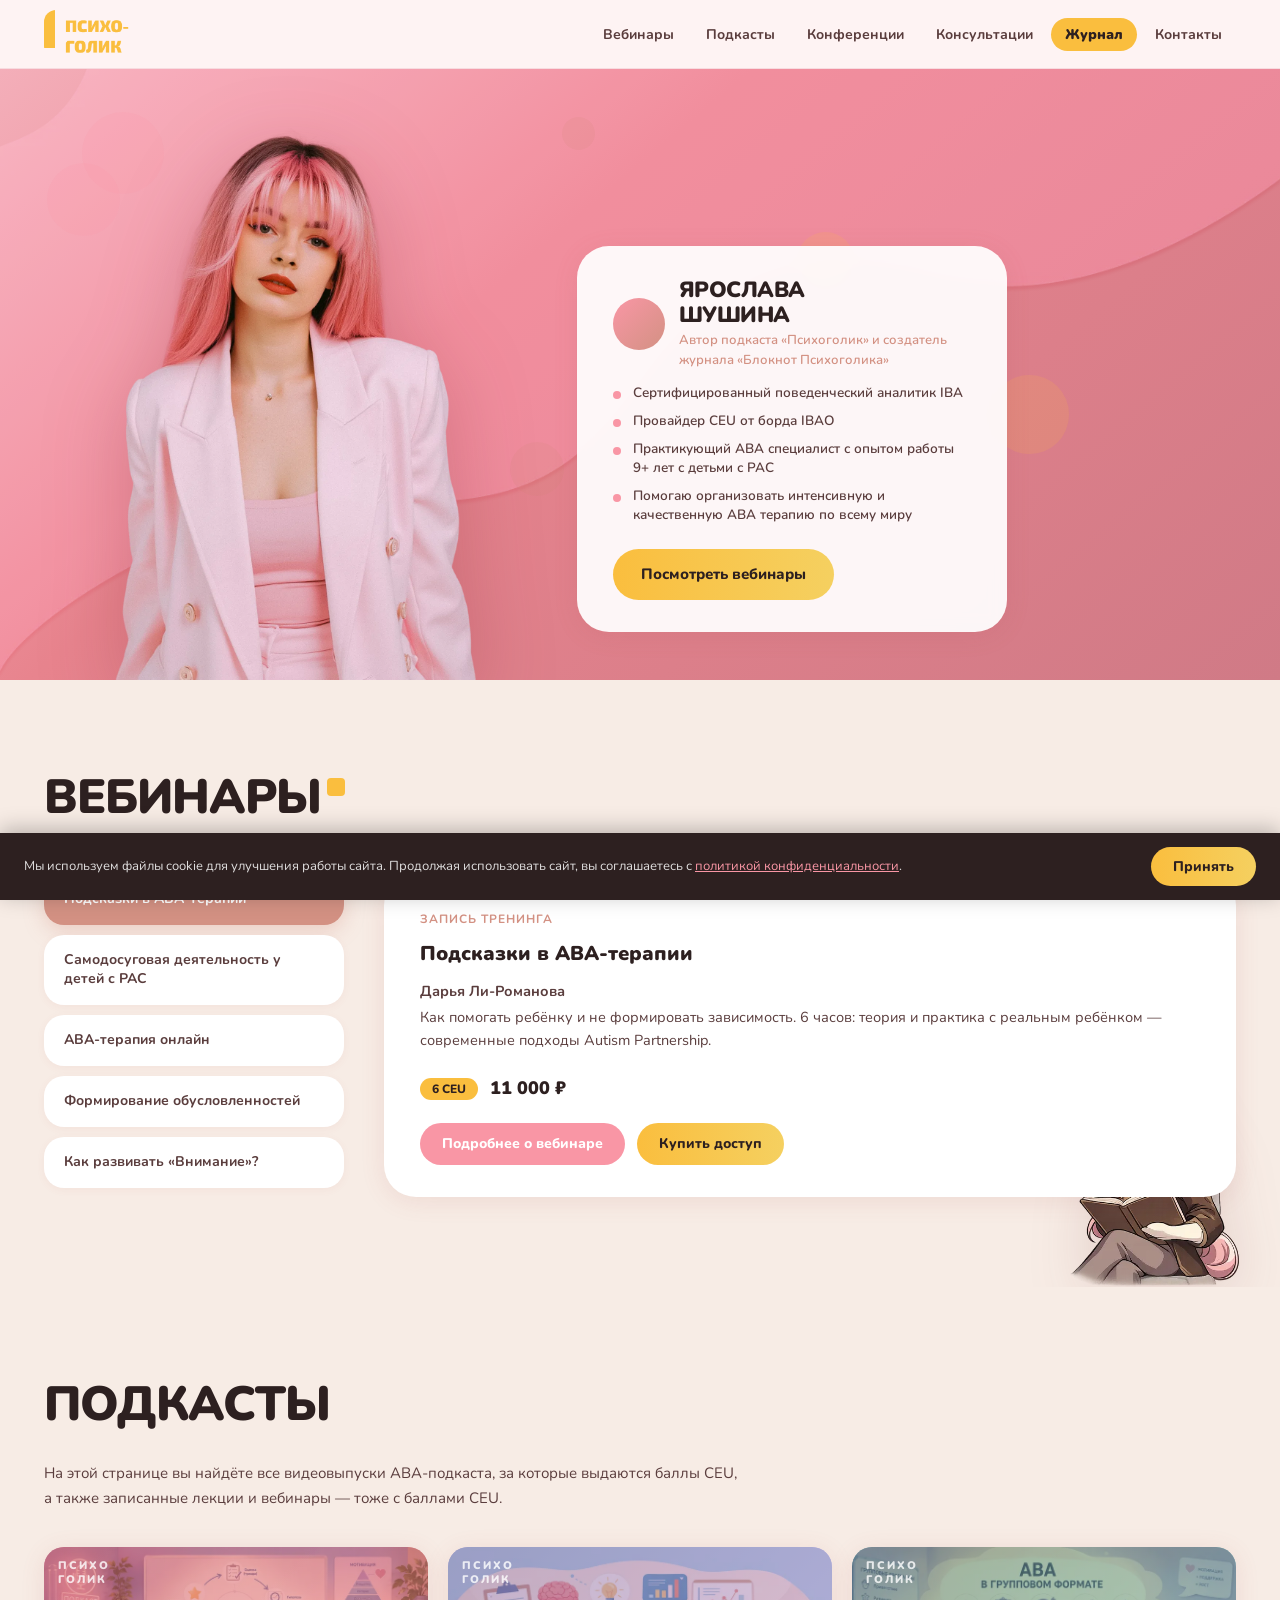
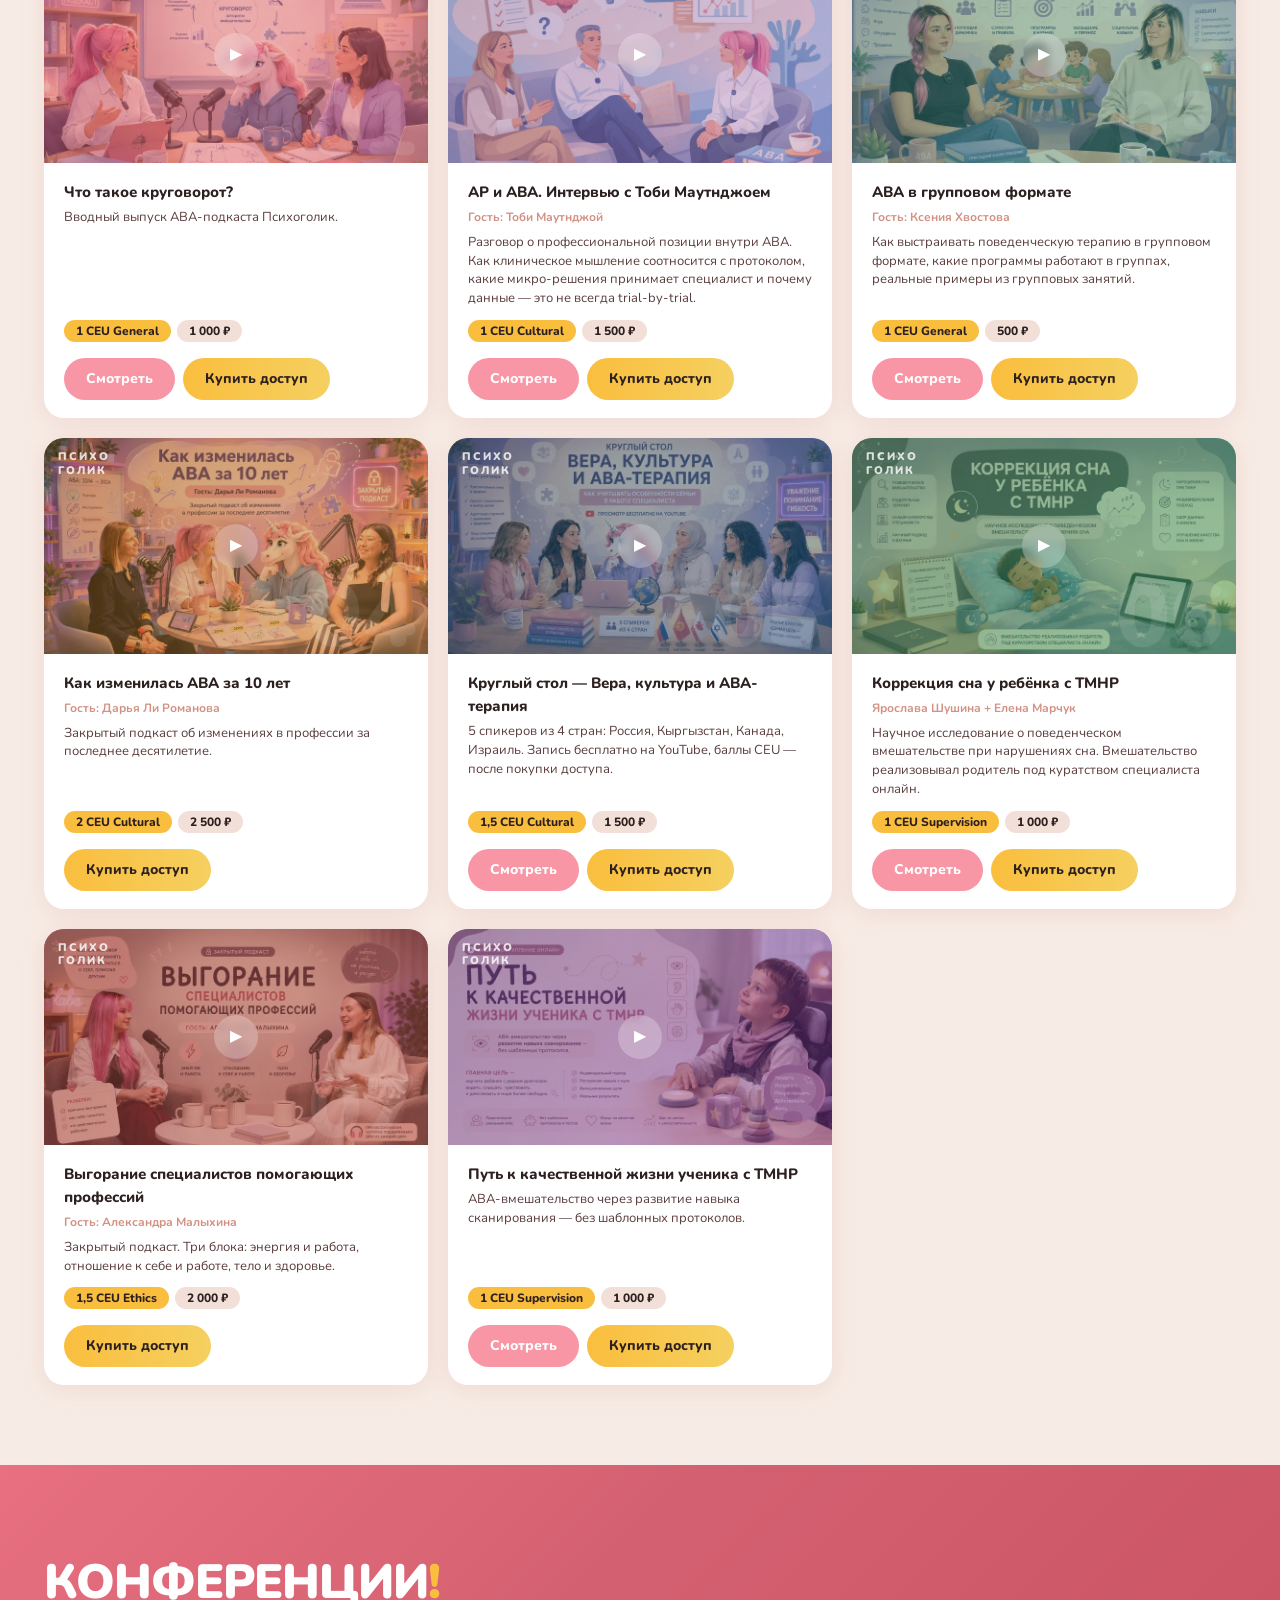
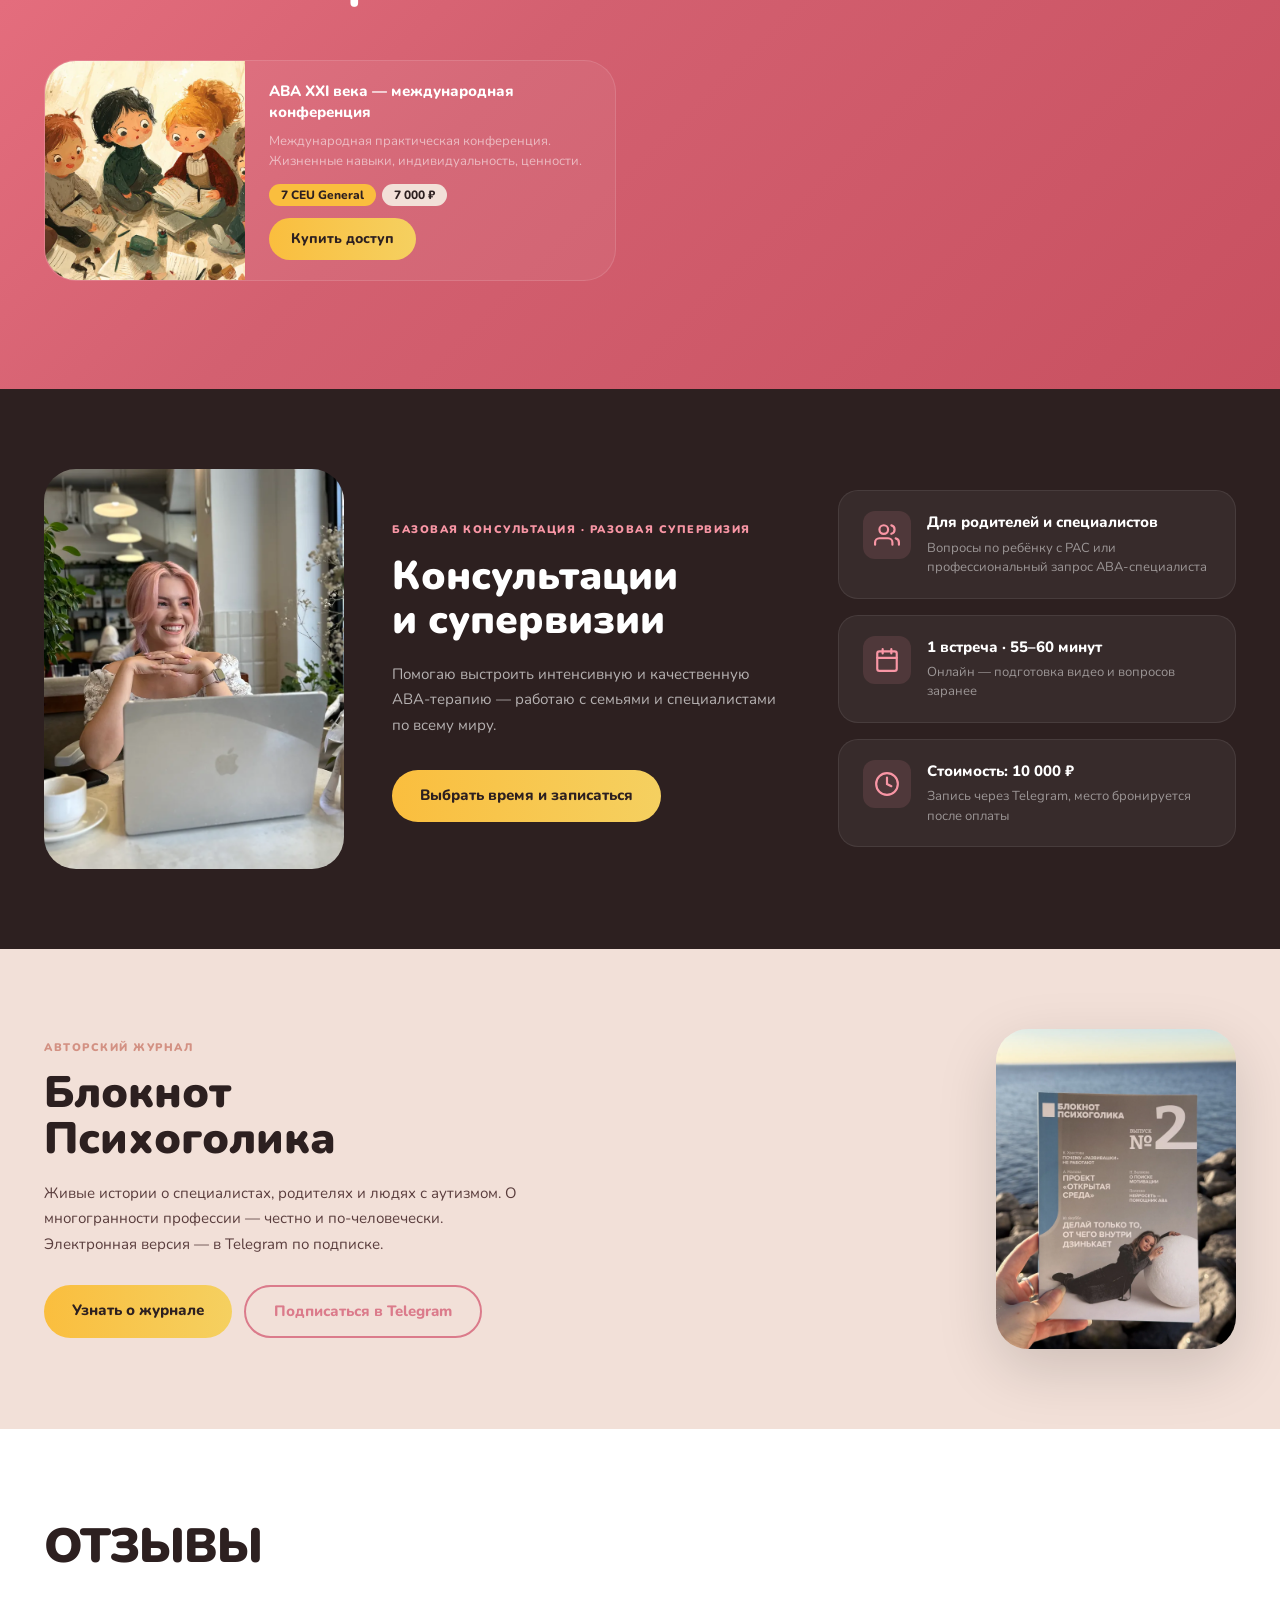
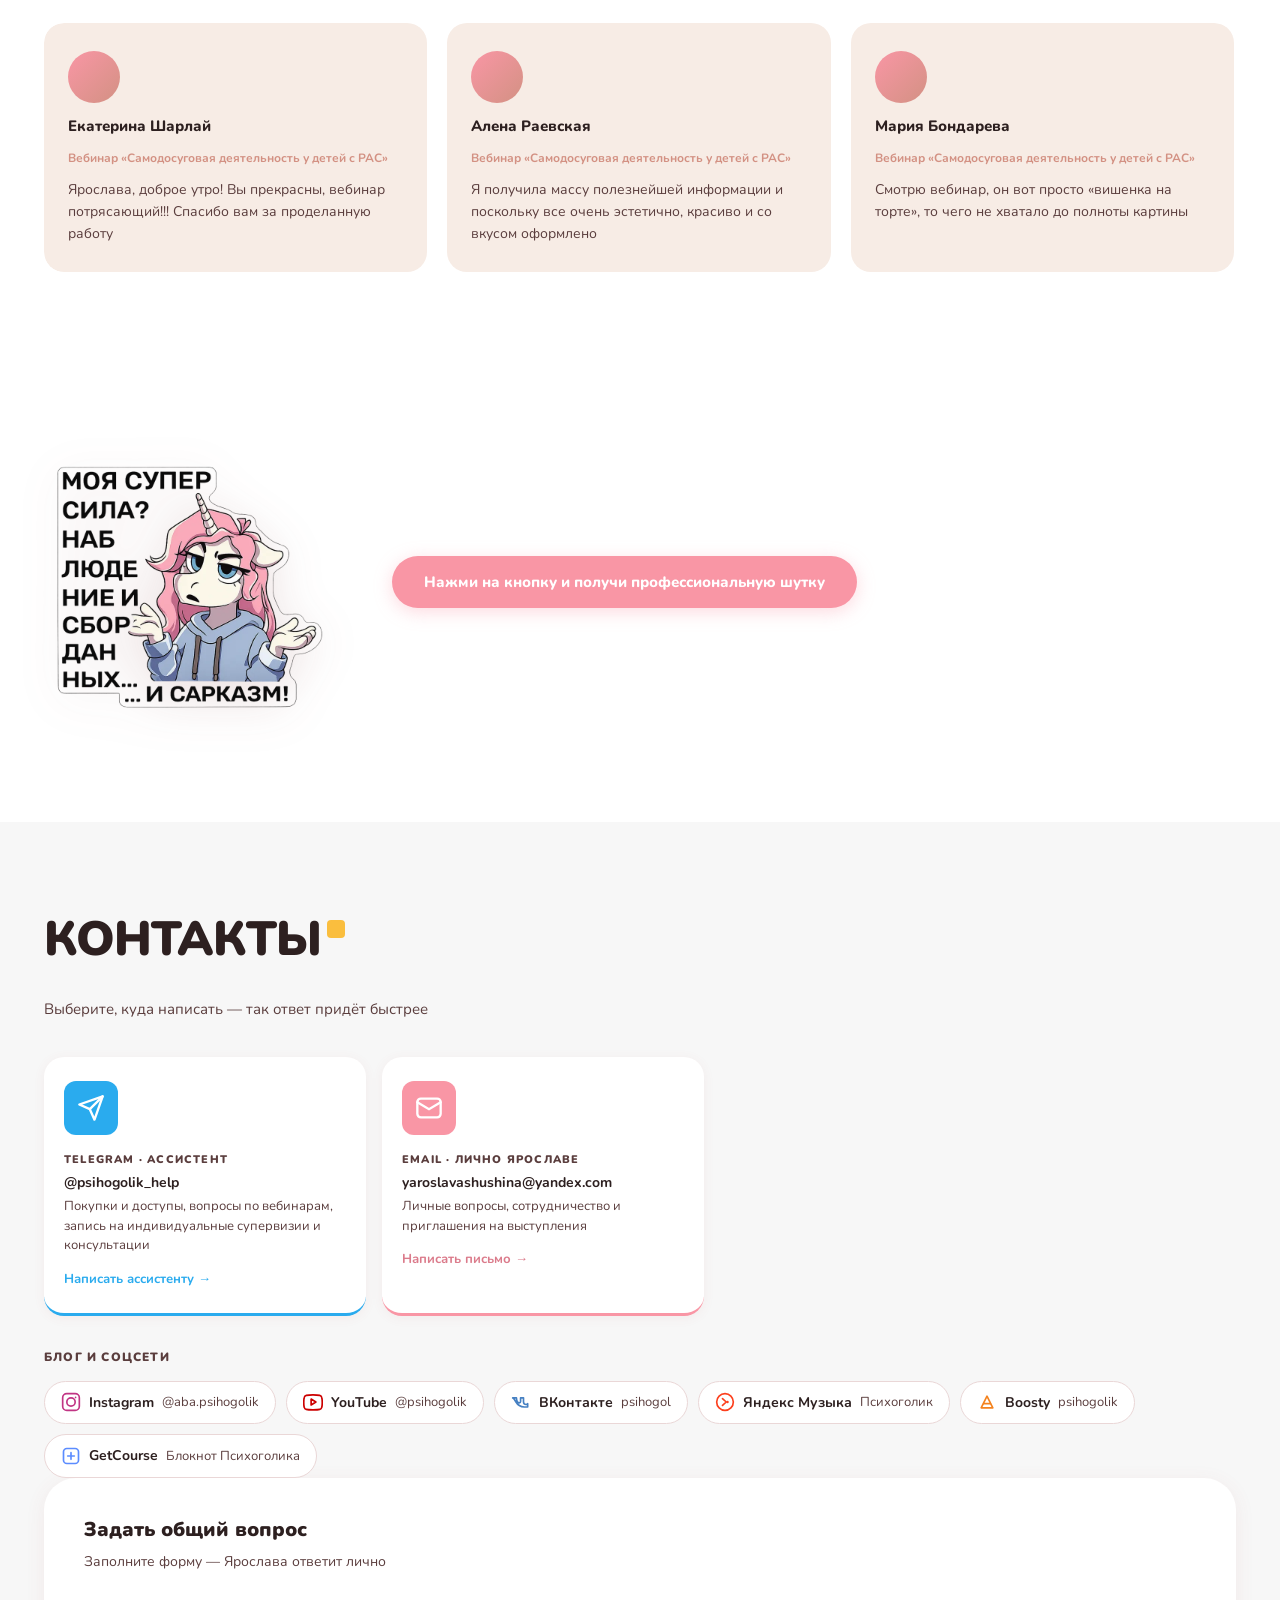
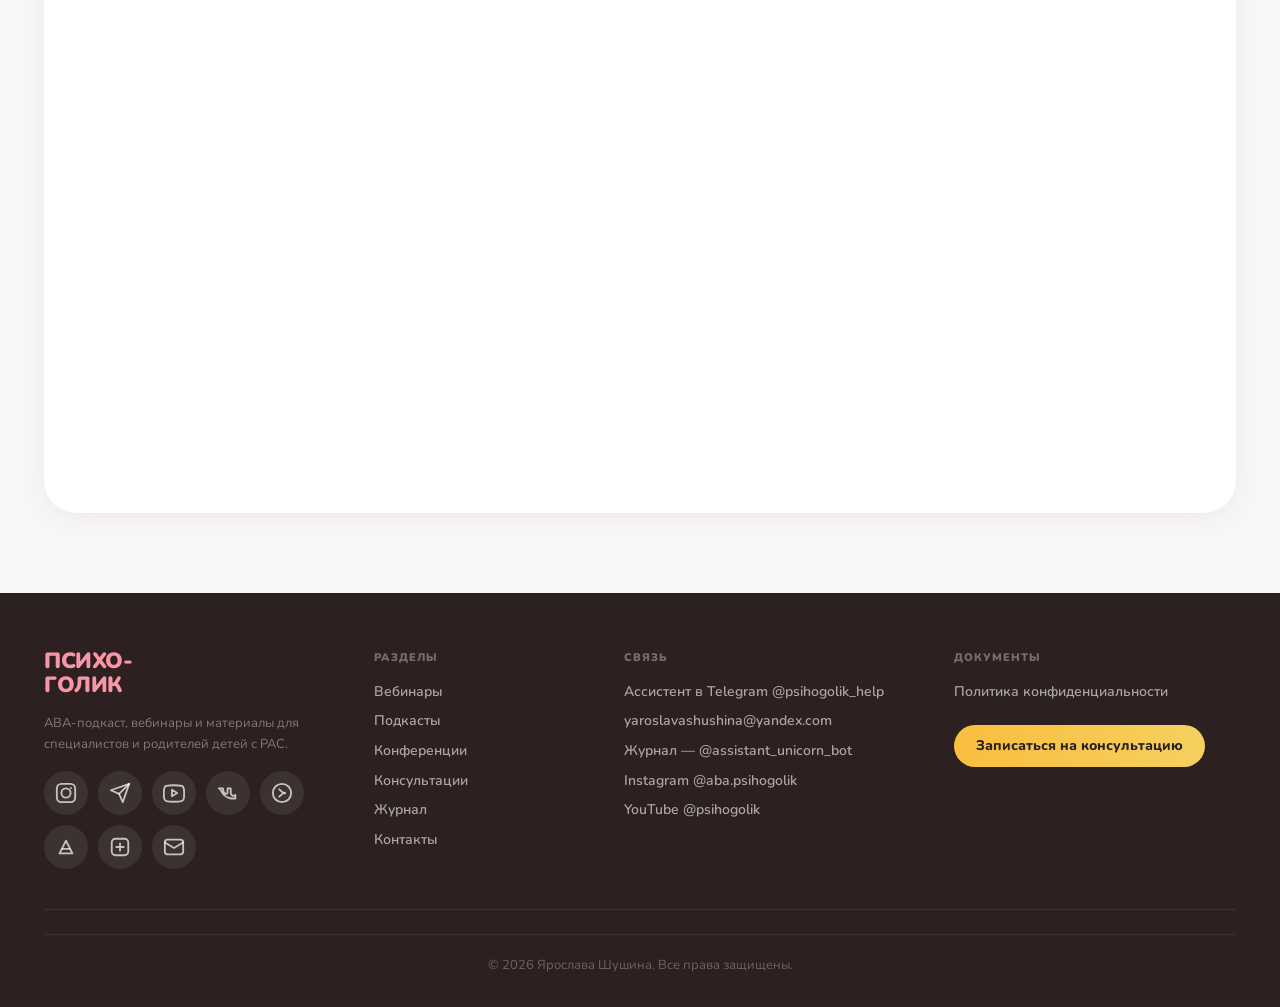
==== commit a1618b21: "Journal page: issues, live gallery, team, new pricing copy - Add issues section (No.1, No.2, No.3 te" ====
--- a/index.html
+++ b/index.html
@@ -388,7 +388,7 @@
                 </div>
             </div>
             <div class="journal-promo-cover">
-                <img src="photo/web/journal-cover.webp" alt="Блокнот Психоголика — выпуск №01" class="journal-cover-img" loading="lazy">
+                <img src="photo/journal/issue2-in-hands-2.webp" alt="Блокнот Психоголика — выпуск №2" class="journal-cover-img" loading="lazy">
             </div>
         </div>
     </div>
